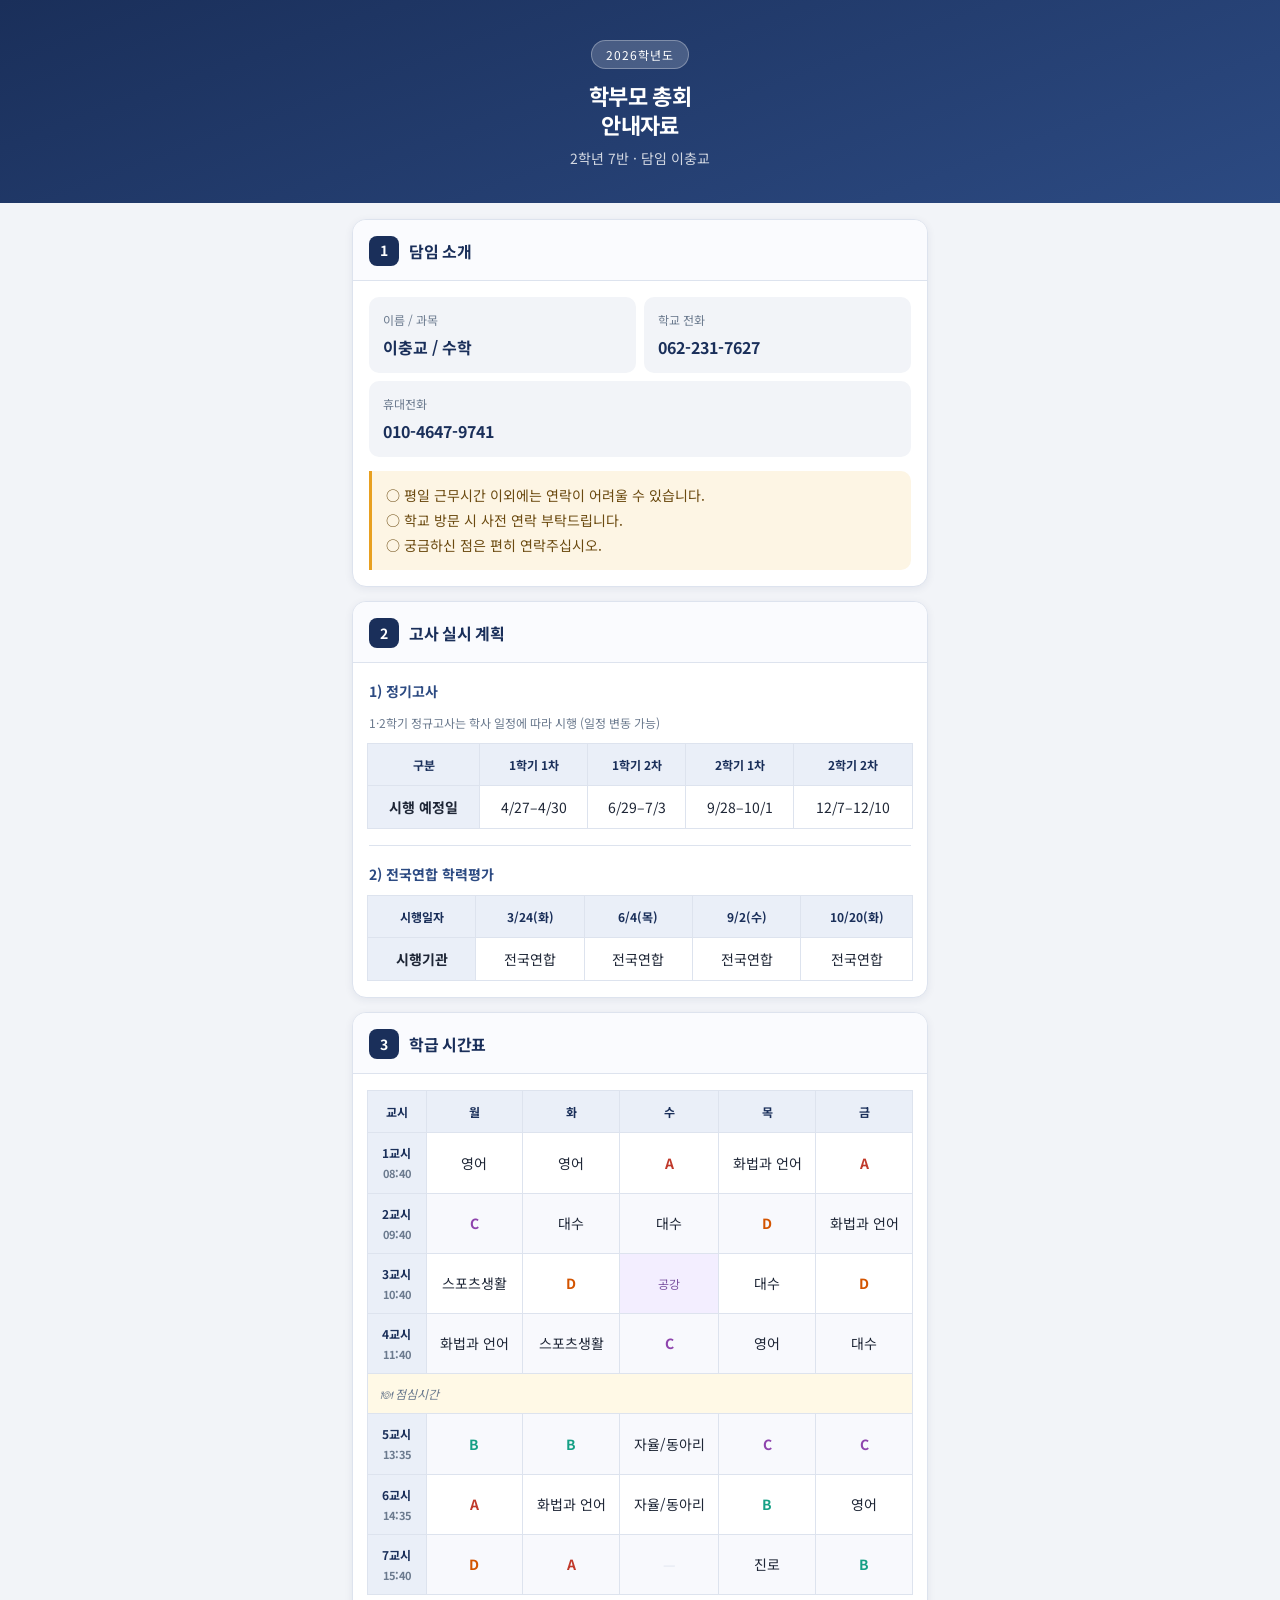
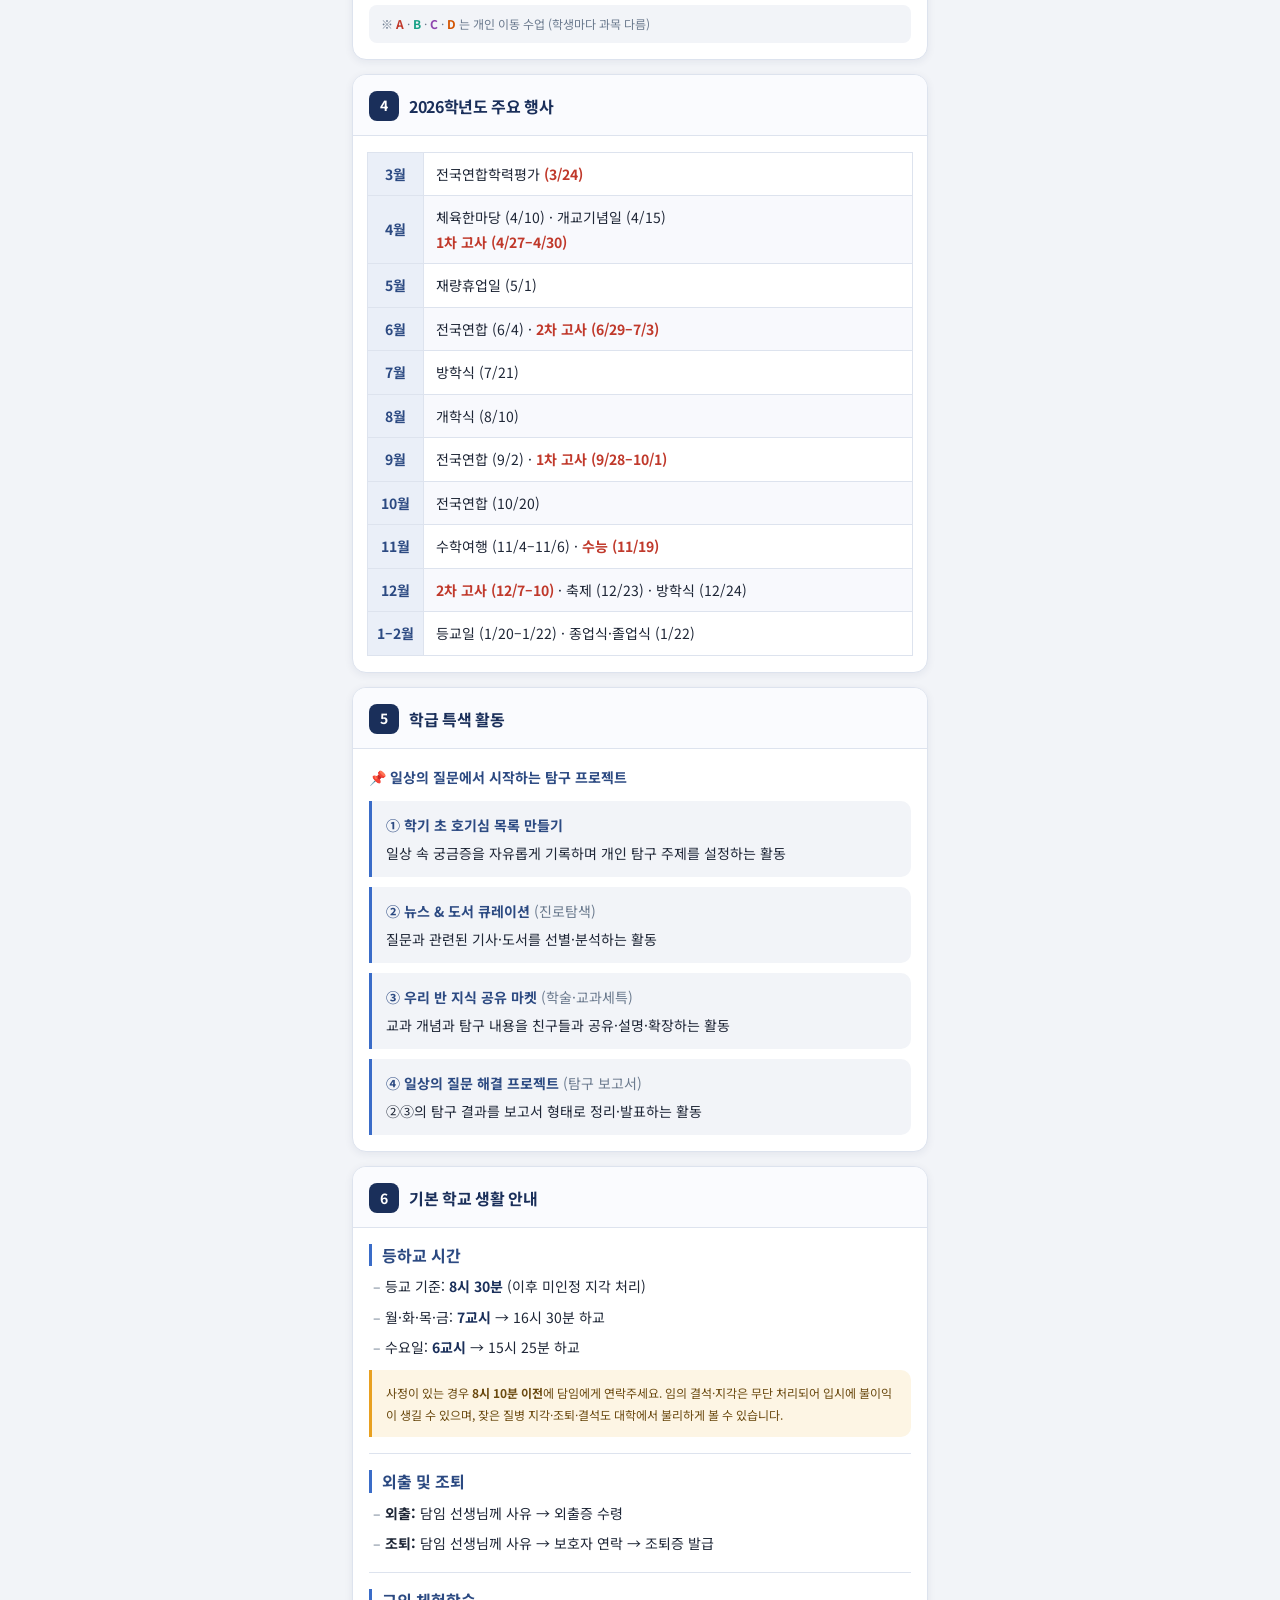
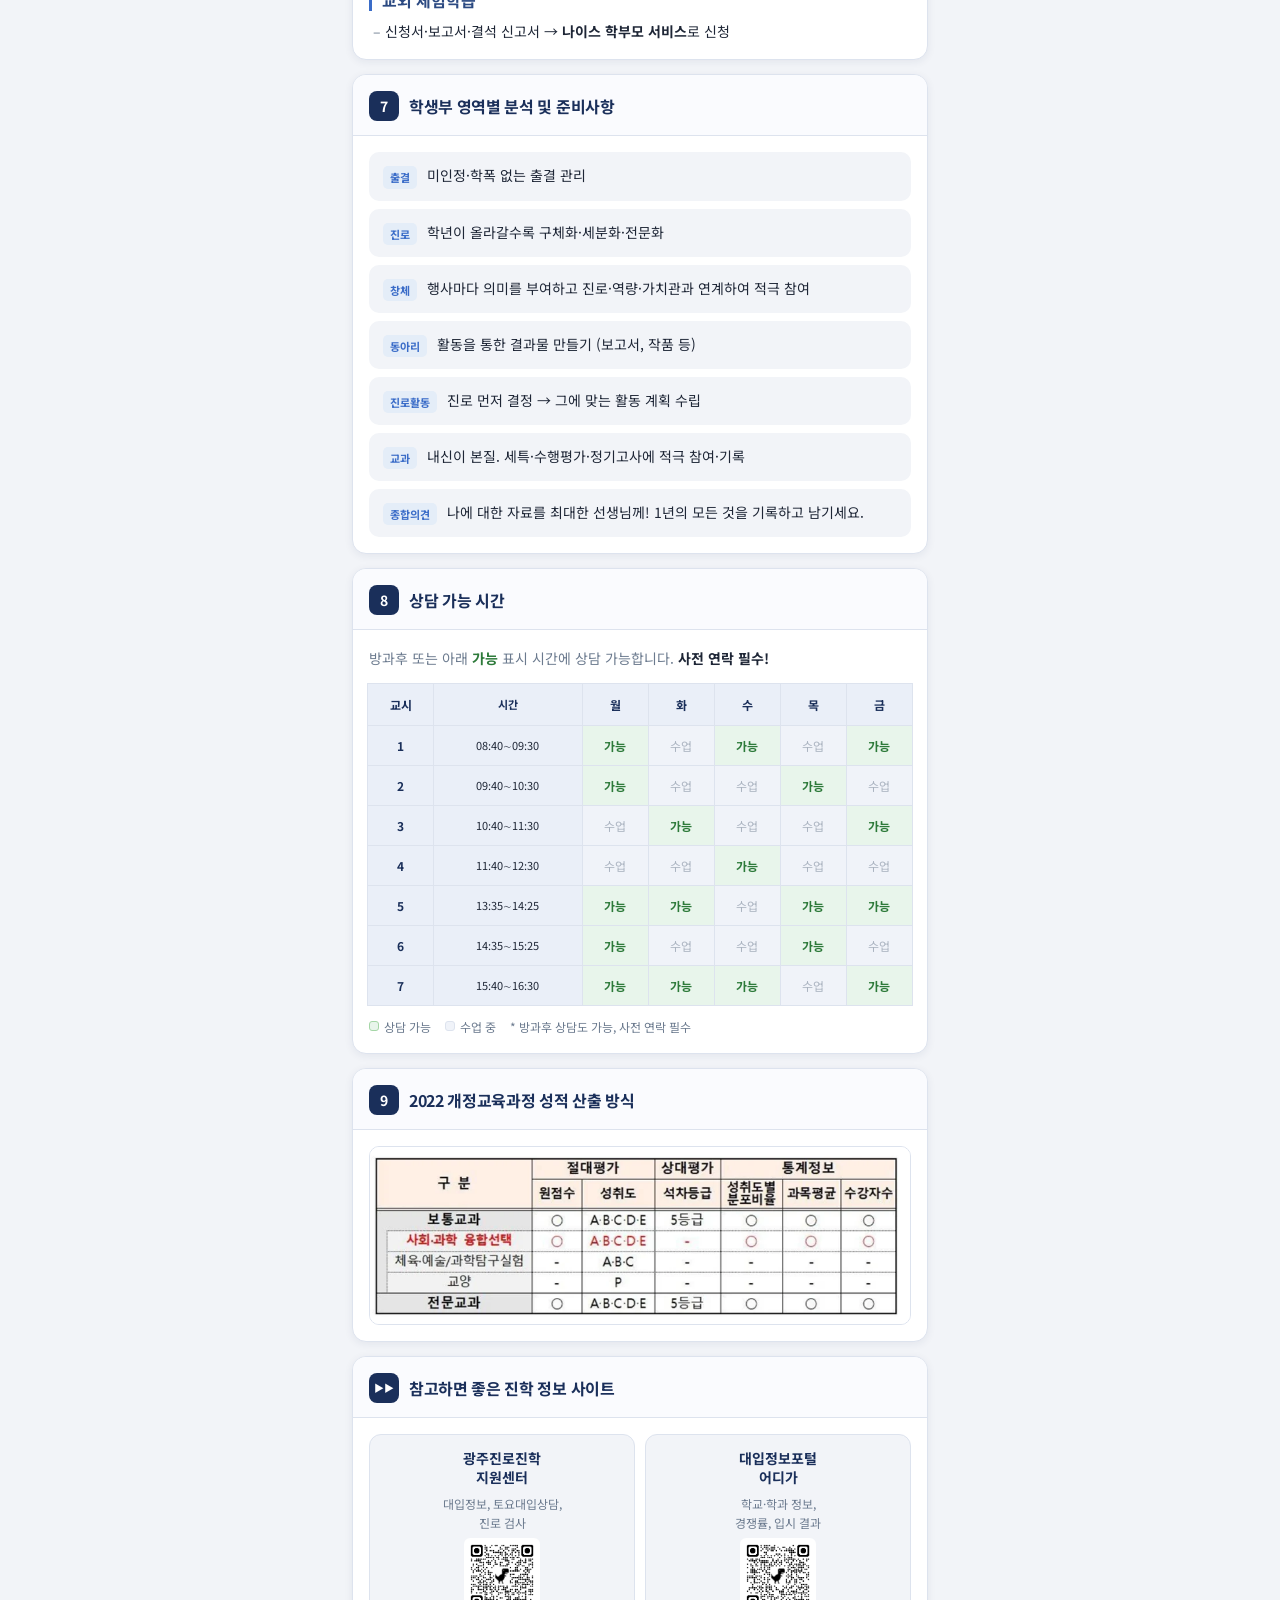
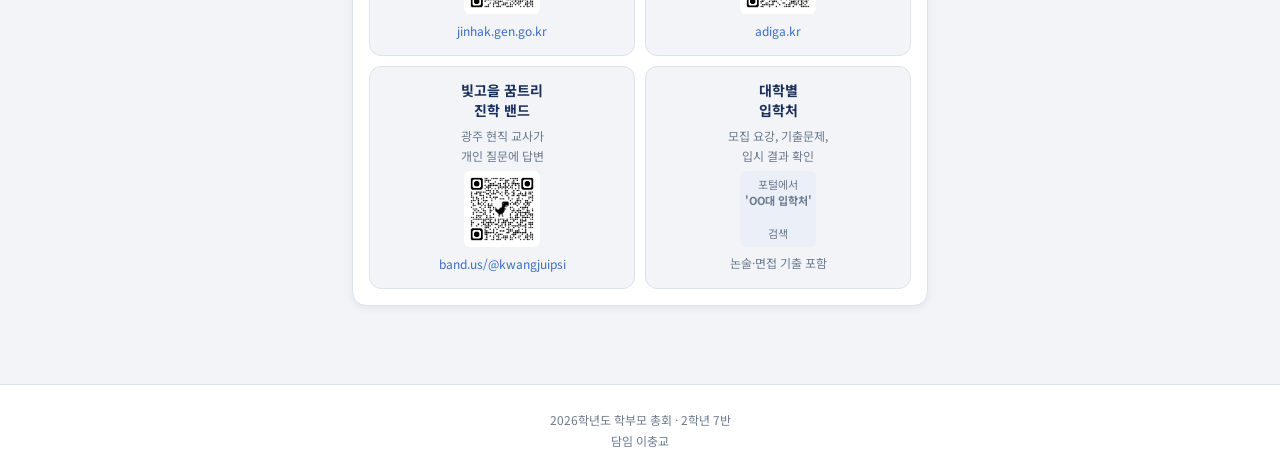
==== index.html @ b3c8a0e2 "Add files via upload" ====
<!DOCTYPE html>
<html lang="ko">
<head>
<meta charset="UTF-8">
<meta name="viewport" content="width=device-width, initial-scale=1.0, maximum-scale=1.0">
<meta name="theme-color" content="#1a2f5a">
<title>학부모 총회 안내 — 2-7반</title>
<link rel="preconnect" href="https://fonts.googleapis.com">
<link href="https://fonts.googleapis.com/css2?family=Noto+Sans+KR:wght@400;500;600;700&display=swap" rel="stylesheet">
<style>
/* ── 변수 ── */
:root {
  --navy:   #1a2f5a;
  --navy2:  #2c4a82;
  --blue:   #3a6cc8;
  --accent: #e8a020;
  --accent-bg: #fdf5e4;
  --green:  #2d7a3a;
  --green-bg: #e8f5eb;
  --bg:     #f2f4f8;
  --card:   #ffffff;
  --text:   #1e2636;
  --muted:  #6b7a8e;
  --border: #dde3ee;
  --th-bg:  #eaeff8;

  /* 모바일 기준 폰트 크기 */
  --fs-xs:   12px;
  --fs-sm:   14px;
  --fs-base: 15px;
  --fs-md:   16px;
  --fs-lg:   18px;
  --fs-xl:   22px;
}

/* ── 리셋 ── */
*, *::before, *::after { box-sizing: border-box; margin: 0; padding: 0; }
html { -webkit-text-size-adjust: 100%; }

body {
  font-family: 'Noto Sans KR', -apple-system, BlinkMacSystemFont, sans-serif;
  background: var(--bg);
  color: var(--text);
  font-size: var(--fs-base);
  line-height: 1.75;
  -webkit-font-smoothing: antialiased;
}

/* ── 헤더 ── */
.header {
  background: linear-gradient(160deg, var(--navy) 0%, var(--navy2) 100%);
  color: #fff;
  padding: 40px 20px 32px;
  text-align: center;
}
.header-year {
  display: inline-block;
  background: rgba(255,255,255,0.18);
  border: 1px solid rgba(255,255,255,0.3);
  border-radius: 999px;
  padding: 3px 14px;
  font-size: var(--fs-xs);
  letter-spacing: 0.08em;
  margin-bottom: 12px;
}
.header h1 {
  font-size: var(--fs-xl);
  font-weight: 700;
  letter-spacing: -0.03em;
  line-height: 1.3;
  margin-bottom: 8px;
}
.header-sub {
  font-size: var(--fs-sm);
  opacity: 0.8;
}

/* ── 컨테이너 ── */
.wrap {
  max-width: 600px;
  margin: 0 auto;
  padding: 16px 12px 64px;
}

/* ── 카드 ── */
.card {
  background: var(--card);
  border-radius: 14px;
  margin-bottom: 14px;
  border: 1px solid var(--border);
  overflow: hidden;
  box-shadow: 0 2px 8px rgba(26,47,90,0.07);
}
.card-head {
  display: flex;
  align-items: center;
  gap: 10px;
  padding: 16px 16px 14px;
  border-bottom: 1px solid var(--border);
  background: #fafbfe;
}
.num-badge {
  min-width: 30px; height: 30px;
  background: var(--navy);
  color: #fff;
  border-radius: 8px;
  display: flex; align-items: center; justify-content: center;
  font-size: var(--fs-sm);
  font-weight: 700;
  flex-shrink: 0;
  padding: 0 6px;
}
.card-title {
  font-size: var(--fs-md);
  font-weight: 700;
  color: var(--navy);
  letter-spacing: -0.02em;
}
.card-body { padding: 16px; }

/* ── 담임 소개 ── */
.teacher-grid {
  display: grid;
  grid-template-columns: 1fr 1fr;
  gap: 8px;
  margin-bottom: 14px;
}
.t-item {
  background: var(--bg);
  border-radius: 10px;
  padding: 12px 14px;
}
.t-label {
  font-size: var(--fs-xs);
  color: var(--muted);
  margin-bottom: 3px;
}
.t-value {
  font-size: var(--fs-md);
  font-weight: 700;
  color: var(--navy);
}
.note-box {
  background: var(--accent-bg);
  border-left: 3px solid var(--accent);
  border-radius: 0 10px 10px 0;
  padding: 12px 14px;
  font-size: var(--fs-sm);
  color: #6b4a10;
  line-height: 1.8;
}

/* ── 테이블 (가로 스크롤) ── */
.tbl-wrap { overflow-x: auto; -webkit-overflow-scrolling: touch; margin: 0 -2px; }
table {
  width: 100%;
  border-collapse: collapse;
  font-size: var(--fs-sm);
  min-width: 300px;
}
th {
  background: var(--th-bg);
  color: var(--navy);
  font-weight: 700;
  padding: 10px 8px;
  text-align: center;
  border: 1px solid var(--border);
  white-space: nowrap;
  font-size: var(--fs-xs);
}
td {
  padding: 9px 8px;
  text-align: center;
  border: 1px solid var(--border);
  font-size: var(--fs-sm);
  vertical-align: middle;
}
tr:nth-child(even) td { background: #f8f9fd; }

/* ── 시간표 ── */
.tt-head {
  font-weight: 700;
  background: var(--th-bg) !important;
  white-space: nowrap;
  font-size: var(--fs-xs) !important;
  color: var(--navy) !important;
}
.tt-time { font-size: 11px; color: var(--muted); display: block; margin-top: 1px; }
.tt-lunch {
  background: #fff9e6 !important;
  color: var(--muted);
  font-size: var(--fs-xs);
  text-align: left !important;
  padding-left: 12px !important;
  font-style: italic;
}
.tt-free { background: #f3eeff !important; color: #7b52a0; font-size: var(--fs-xs); }
.a { color: #c0392b; font-weight: 700; }
.b { color: #16a085; font-weight: 700; }
.c { color: #8e44ad; font-weight: 700; }
.d { color: #d35400; font-weight: 700; }
.tt-note {
  margin-top: 10px;
  font-size: var(--fs-xs);
  color: var(--muted);
  background: var(--bg);
  border-radius: 8px;
  padding: 8px 12px;
  line-height: 1.8;
}

/* ── 행사 테이블 ── */
.ev-month {
  background: var(--th-bg) !important;
  font-weight: 700;
  color: var(--navy2);
  white-space: nowrap;
  width: 56px;
  font-size: var(--fs-sm);
}
.ev-hi { color: #c0392b; font-weight: 700; }
.ev-cell { text-align: left !important; padding-left: 12px !important; font-size: var(--fs-sm); }

/* ── 활동 리스트 ── */
.act-list { display: flex; flex-direction: column; gap: 10px; }
.act-item {
  border-left: 3px solid var(--blue);
  padding: 12px 14px;
  background: var(--bg);
  border-radius: 0 10px 10px 0;
  font-size: var(--fs-sm);
  line-height: 1.75;
}
.act-step {
  font-weight: 700;
  color: var(--navy2);
  margin-bottom: 3px;
  font-size: var(--fs-sm);
}
.act-sub { color: var(--muted); font-weight: 400; }

/* ── 학교 생활 ── */
.life-block { margin-bottom: 16px; }
.life-block:last-child { margin-bottom: 0; }
.life-title {
  font-size: var(--fs-md);
  font-weight: 700;
  color: var(--navy2);
  margin-bottom: 8px;
  padding-left: 10px;
  border-left: 3px solid var(--blue);
  line-height: 1.4;
}
.life-ul {
  list-style: none;
  display: flex;
  flex-direction: column;
  gap: 6px;
  padding-left: 4px;
}
.life-ul li {
  font-size: var(--fs-sm);
  line-height: 1.75;
  padding-left: 12px;
  position: relative;
}
.life-ul li::before {
  content: '–';
  position: absolute; left: 0;
  color: var(--muted);
}
.hl { font-weight: 700; color: var(--navy); }
.divider { border: none; border-top: 1px solid var(--border); margin: 16px 0; }

/* ── 학생부 ── */
.rec-list { display: flex; flex-direction: column; gap: 8px; }
.rec-item {
  display: flex;
  gap: 10px;
  align-items: flex-start;
  padding: 12px 14px;
  background: var(--bg);
  border-radius: 10px;
  font-size: var(--fs-sm);
  line-height: 1.65;
}
.rec-badge {
  font-size: 11px;
  font-weight: 700;
  color: var(--blue);
  background: #e4edf8;
  border-radius: 5px;
  padding: 2px 7px;
  flex-shrink: 0;
  margin-top: 2px;
  white-space: nowrap;
}

/* ── 상담 테이블 ── */
.ok { background: var(--green-bg) !important; color: var(--green); font-weight: 700; font-size: var(--fs-xs); }
.busy { background: #f0f3f9 !important; color: #aab3c0; font-size: var(--fs-xs); }
.legend-row {
  display: flex; gap: 14px; flex-wrap: wrap;
  margin-top: 10px;
  font-size: var(--fs-xs);
  color: var(--muted);
}
.leg { display: flex; align-items: center; gap: 5px; }
.leg-dot { width: 10px; height: 10px; border-radius: 3px; }

/* ── 성적 이미지 ── */
.grade-img {
  width: 100%;
  border-radius: 10px;
  border: 1px solid var(--border);
  display: block;
}

/* ── 진학 사이트 ── */
.sites {
  display: grid;
  grid-template-columns: 1fr 1fr;
  gap: 10px;
}
.site-card {
  background: var(--bg);
  border-radius: 12px;
  padding: 14px 12px;
  text-align: center;
  border: 1px solid var(--border);
  display: flex; flex-direction: column; align-items: center; gap: 6px;
}
.site-name { font-size: var(--fs-sm); font-weight: 700; color: var(--navy); line-height: 1.4; }
.site-desc { font-size: var(--fs-xs); color: var(--muted); line-height: 1.6; }
.site-qr { width: 76px; height: 76px; border-radius: 6px; }
.site-link {
  font-size: var(--fs-xs);
  color: var(--blue);
  word-break: break-all;
  text-decoration: none;
}
.site-link:hover { text-decoration: underline; }
.site-placeholder {
  width: 76px; height: 76px;
  background: var(--th-bg);
  border-radius: 6px;
  display: flex; flex-direction: column; align-items: center; justify-content: center;
  font-size: 11px;
  color: var(--muted);
  line-height: 1.5;
  text-align: center;
  padding: 4px;
}

/* ── 섹션 구분 라벨 ── */
.section-label {
  font-size: var(--fs-xs);
  color: var(--muted);
  letter-spacing: 0.06em;
  text-transform: uppercase;
  padding: 20px 4px 6px;
  font-weight: 600;
}

/* ── 푸터 ── */
footer {
  text-align: center;
  padding: 24px 16px;
  font-size: var(--fs-xs);
  color: var(--muted);
  background: var(--card);
  border-top: 1px solid var(--border);
  line-height: 1.8;
}

/* ── 소제목 ── */
.sub-head {
  font-size: var(--fs-sm);
  font-weight: 700;
  color: var(--navy2);
  margin: 0 0 8px;
}
.sub-note {
  font-size: var(--fs-xs);
  color: var(--muted);
  margin-bottom: 10px;
}
</style>
</head>
<body>

<!-- 헤더 -->
<header class="header">
  <div class="header-year">2026학년도</div>
  <h1>학부모 총회<br>안내자료</h1>
  <div class="header-sub">2학년 7반 &middot; 담임 이충교</div>
</header>

<div class="wrap">

<!-- 1. 담임 소개 -->
<div class="card">
  <div class="card-head">
    <div class="num-badge">1</div>
    <div class="card-title">담임 소개</div>
  </div>
  <div class="card-body">
    <div class="teacher-grid">
      <div class="t-item">
        <div class="t-label">이름 / 과목</div>
        <div class="t-value">이충교 / 수학</div>
      </div>
      <div class="t-item">
        <div class="t-label">학교 전화</div>
        <div class="t-value">062-231-7627</div>
      </div>
      <div class="t-item" style="grid-column:1/-1;">
        <div class="t-label">휴대전화</div>
        <div class="t-value">010-4647-9741</div>
      </div>
    </div>
    <div class="note-box">
      ○ 평일 근무시간 이외에는 연락이 어려울 수 있습니다.<br>
      ○ 학교 방문 시 사전 연락 부탁드립니다.<br>
      ○ 궁금하신 점은 편히 연락주십시오.
    </div>
  </div>
</div>

<!-- 2. 고사 실시 계획 -->
<div class="card">
  <div class="card-head">
    <div class="num-badge">2</div>
    <div class="card-title">고사 실시 계획</div>
  </div>
  <div class="card-body">
    <p class="sub-head">1) 정기고사</p>
    <p class="sub-note">1·2학기 정규고사는 학사 일정에 따라 시행 (일정 변동 가능)</p>
    <div class="tbl-wrap">
      <table>
        <thead>
          <tr>
            <th>구분</th><th>1학기 1차</th><th>1학기 2차</th><th>2학기 1차</th><th>2학기 2차</th>
          </tr>
        </thead>
        <tbody>
          <tr>
            <td style="font-weight:700; background:var(--th-bg);">시행 예정일</td>
            <td>4/27–4/30</td><td>6/29–7/3</td><td>9/28–10/1</td><td>12/7–12/10</td>
          </tr>
        </tbody>
      </table>
    </div>
    <hr class="divider">
    <p class="sub-head">2) 전국연합 학력평가</p>
    <div class="tbl-wrap">
      <table>
        <thead>
          <tr>
            <th>시행일자</th><th>3/24(화)</th><th>6/4(목)</th><th>9/2(수)</th><th>10/20(화)</th>
          </tr>
        </thead>
        <tbody>
          <tr>
            <td style="font-weight:700; background:var(--th-bg);">시행기관</td>
            <td>전국연합</td><td>전국연합</td><td>전국연합</td><td>전국연합</td>
          </tr>
        </tbody>
      </table>
    </div>
  </div>
</div>

<!-- 3. 학급 시간표 -->
<div class="card">
  <div class="card-head">
    <div class="num-badge">3</div>
    <div class="card-title">학급 시간표</div>
  </div>
  <div class="card-body">
    <div class="tbl-wrap">
      <table>
        <thead>
          <tr>
            <th style="min-width:52px;">교시</th>
            <th>월</th><th>화</th><th>수</th><th>목</th><th>금</th>
          </tr>
        </thead>
        <tbody>
          <tr>
            <td class="tt-head">1교시<span class="tt-time">08:40</span></td>
            <td>영어</td><td>영어</td><td class="a">A</td><td>화법과 언어</td><td class="a">A</td>
          </tr>
          <tr>
            <td class="tt-head">2교시<span class="tt-time">09:40</span></td>
            <td class="c">C</td><td>대수</td><td>대수</td><td class="d">D</td><td>화법과 언어</td>
          </tr>
          <tr>
            <td class="tt-head">3교시<span class="tt-time">10:40</span></td>
            <td>스포츠생활</td><td class="d">D</td><td class="tt-free">공강</td><td>대수</td><td class="d">D</td>
          </tr>
          <tr>
            <td class="tt-head">4교시<span class="tt-time">11:40</span></td>
            <td>화법과 언어</td><td>스포츠생활</td><td class="c">C</td><td>영어</td><td>대수</td>
          </tr>
          <tr>
            <td colspan="6" class="tt-lunch">🍽 점심시간</td>
          </tr>
          <tr>
            <td class="tt-head">5교시<span class="tt-time">13:35</span></td>
            <td class="b">B</td><td class="b">B</td><td>자율/동아리</td><td class="c">C</td><td class="c">C</td>
          </tr>
          <tr>
            <td class="tt-head">6교시<span class="tt-time">14:35</span></td>
            <td class="a">A</td><td>화법과 언어</td><td>자율/동아리</td><td class="b">B</td><td>영어</td>
          </tr>
          <tr>
            <td class="tt-head">7교시<span class="tt-time">15:40</span></td>
            <td class="d">D</td><td class="a">A</td><td style="color:var(--border);">—</td><td>진로</td><td class="b">B</td>
          </tr>
        </tbody>
      </table>
    </div>
    <div class="tt-note">
      ※ <span class="a">A</span>&nbsp;·&nbsp;<span class="b">B</span>&nbsp;·&nbsp;<span class="c">C</span>&nbsp;·&nbsp;<span class="d">D</span>&nbsp;는 개인 이동 수업 (학생마다 과목 다름)
    </div>
  </div>
</div>

<!-- 4. 주요 행사 -->
<div class="card">
  <div class="card-head">
    <div class="num-badge">4</div>
    <div class="card-title">2026학년도 주요 행사</div>
  </div>
  <div class="card-body">
    <div class="tbl-wrap">
      <table>
        <tbody>
          <tr><td class="ev-month">3월</td><td class="ev-cell">전국연합학력평가 <span class="ev-hi">(3/24)</span></td></tr>
          <tr><td class="ev-month">4월</td><td class="ev-cell">체육한마당 (4/10) · 개교기념일 (4/15)<br><span class="ev-hi">1차 고사 (4/27–4/30)</span></td></tr>
          <tr><td class="ev-month">5월</td><td class="ev-cell">재량휴업일 (5/1)</td></tr>
          <tr><td class="ev-month">6월</td><td class="ev-cell">전국연합 (6/4) · <span class="ev-hi">2차 고사 (6/29–7/3)</span></td></tr>
          <tr><td class="ev-month">7월</td><td class="ev-cell">방학식 (7/21)</td></tr>
          <tr><td class="ev-month">8월</td><td class="ev-cell">개학식 (8/10)</td></tr>
          <tr><td class="ev-month">9월</td><td class="ev-cell">전국연합 (9/2) · <span class="ev-hi">1차 고사 (9/28–10/1)</span></td></tr>
          <tr><td class="ev-month">10월</td><td class="ev-cell">전국연합 (10/20)</td></tr>
          <tr><td class="ev-month">11월</td><td class="ev-cell">수학여행 (11/4–11/6) · <span class="ev-hi">수능 (11/19)</span></td></tr>
          <tr><td class="ev-month">12월</td><td class="ev-cell"><span class="ev-hi">2차 고사 (12/7–10)</span> · 축제 (12/23) · 방학식 (12/24)</td></tr>
          <tr><td class="ev-month">1–2월</td><td class="ev-cell">등교일 (1/20–1/22) · 종업식·졸업식 (1/22)</td></tr>
        </tbody>
      </table>
    </div>
  </div>
</div>

<!-- 5. 학급 특색 활동 -->
<div class="card">
  <div class="card-head">
    <div class="num-badge">5</div>
    <div class="card-title">학급 특색 활동</div>
  </div>
  <div class="card-body">
    <p style="font-size:var(--fs-sm); font-weight:700; color:var(--navy2); margin-bottom:12px;">📌 일상의 질문에서 시작하는 탐구 프로젝트</p>
    <div class="act-list">
      <div class="act-item">
        <div class="act-step">① 학기 초 호기심 목록 만들기</div>
        일상 속 궁금증을 자유롭게 기록하며 개인 탐구 주제를 설정하는 활동
      </div>
      <div class="act-item">
        <div class="act-step">② 뉴스 &amp; 도서 큐레이션 <span class="act-sub">(진로탐색)</span></div>
        질문과 관련된 기사·도서를 선별·분석하는 활동
      </div>
      <div class="act-item">
        <div class="act-step">③ 우리 반 지식 공유 마켓 <span class="act-sub">(학술·교과세특)</span></div>
        교과 개념과 탐구 내용을 친구들과 공유·설명·확장하는 활동
      </div>
      <div class="act-item">
        <div class="act-step">④ 일상의 질문 해결 프로젝트 <span class="act-sub">(탐구 보고서)</span></div>
        ②③의 탐구 결과를 보고서 형태로 정리·발표하는 활동
      </div>
    </div>
  </div>
</div>

<!-- 6. 학교 생활 안내 -->
<div class="card">
  <div class="card-head">
    <div class="num-badge">6</div>
    <div class="card-title">기본 학교 생활 안내</div>
  </div>
  <div class="card-body">
    <div class="life-block">
      <div class="life-title">등하교 시간</div>
      <ul class="life-ul">
        <li>등교 기준: <span class="hl">8시 30분</span> (이후 미인정 지각 처리)</li>
        <li>월·화·목·금: <span class="hl">7교시</span> → 16시 30분 하교</li>
        <li>수요일: <span class="hl">6교시</span> → 15시 25분 하교</li>
      </ul>
      <div class="note-box" style="margin-top:10px; font-size:var(--fs-xs);">
        사정이 있는 경우 <strong>8시 10분 이전</strong>에 담임에게 연락주세요. 임의 결석·지각은 무단 처리되어 입시에 불이익이 생길 수 있으며, 잦은 질병 지각·조퇴·결석도 대학에서 불리하게 볼 수 있습니다.
      </div>
    </div>
    <hr class="divider">
    <div class="life-block">
      <div class="life-title">외출 및 조퇴</div>
      <ul class="life-ul">
        <li><strong>외출:</strong> 담임 선생님께 사유 → 외출증 수령</li>
        <li><strong>조퇴:</strong> 담임 선생님께 사유 → 보호자 연락 → 조퇴증 발급</li>
      </ul>
    </div>
    <hr class="divider">
    <div class="life-block">
      <div class="life-title">교외 체험학습</div>
      <ul class="life-ul">
        <li>신청서·보고서·결석 신고서 → <strong>나이스 학부모 서비스</strong>로 신청</li>
      </ul>
    </div>
  </div>
</div>

<!-- 7. 학생부 -->
<div class="card">
  <div class="card-head">
    <div class="num-badge">7</div>
    <div class="card-title">학생부 영역별 분석 및 준비사항</div>
  </div>
  <div class="card-body">
    <div class="rec-list">
      <div class="rec-item"><span class="rec-badge">출결</span>미인정·학폭 없는 출결 관리</div>
      <div class="rec-item"><span class="rec-badge">진로</span>학년이 올라갈수록 구체화·세분화·전문화</div>
      <div class="rec-item"><span class="rec-badge">창체</span>행사마다 의미를 부여하고 진로·역량·가치관과 연계하여 적극 참여</div>
      <div class="rec-item"><span class="rec-badge">동아리</span>활동을 통한 결과물 만들기 (보고서, 작품 등)</div>
      <div class="rec-item"><span class="rec-badge">진로활동</span>진로 먼저 결정 → 그에 맞는 활동 계획 수립</div>
      <div class="rec-item"><span class="rec-badge">교과</span>내신이 본질. 세특·수행평가·정기고사에 적극 참여·기록</div>
      <div class="rec-item"><span class="rec-badge">종합의견</span>나에 대한 자료를 최대한 선생님께! 1년의 모든 것을 기록하고 남기세요.</div>
    </div>
  </div>
</div>

<!-- 8. 상담 가능 시간 -->
<div class="card">
  <div class="card-head">
    <div class="num-badge">8</div>
    <div class="card-title">상담 가능 시간</div>
  </div>
  <div class="card-body">
    <p style="font-size:var(--fs-sm); color:var(--muted); margin-bottom:12px;">방과후 또는 아래 <span style="color:var(--green); font-weight:700;">가능</span> 표시 시간에 상담 가능합니다. <strong style="color:var(--text);">사전 연락 필수!</strong></p>
    <div class="tbl-wrap">
      <table>
        <thead>
          <tr>
            <th style="min-width:30px;">교시</th>
            <th style="min-width:88px; font-size:11px;">시간</th>
            <th>월</th><th>화</th><th>수</th><th>목</th><th>금</th>
          </tr>
        </thead>
        <tbody>
          <tr>
            <td class="tt-head">1</td>
            <td style="font-size:11px; background:var(--th-bg); white-space:nowrap;">08:40∼09:30</td>
            <td class="ok">가능</td><td class="busy">수업</td><td class="ok">가능</td><td class="busy">수업</td><td class="ok">가능</td>
          </tr>
          <tr>
            <td class="tt-head">2</td>
            <td style="font-size:11px; background:var(--th-bg); white-space:nowrap;">09:40∼10:30</td>
            <td class="ok">가능</td><td class="busy">수업</td><td class="busy">수업</td><td class="ok">가능</td><td class="busy">수업</td>
          </tr>
          <tr>
            <td class="tt-head">3</td>
            <td style="font-size:11px; background:var(--th-bg); white-space:nowrap;">10:40∼11:30</td>
            <td class="busy">수업</td><td class="ok">가능</td><td class="busy">수업</td><td class="busy">수업</td><td class="ok">가능</td>
          </tr>
          <tr>
            <td class="tt-head">4</td>
            <td style="font-size:11px; background:var(--th-bg); white-space:nowrap;">11:40∼12:30</td>
            <td class="busy">수업</td><td class="busy">수업</td><td class="ok">가능</td><td class="busy">수업</td><td class="busy">수업</td>
          </tr>
          <tr>
            <td class="tt-head">5</td>
            <td style="font-size:11px; background:var(--th-bg); white-space:nowrap;">13:35∼14:25</td>
            <td class="ok">가능</td><td class="ok">가능</td><td class="busy">수업</td><td class="ok">가능</td><td class="ok">가능</td>
          </tr>
          <tr>
            <td class="tt-head">6</td>
            <td style="font-size:11px; background:var(--th-bg); white-space:nowrap;">14:35∼15:25</td>
            <td class="ok">가능</td><td class="busy">수업</td><td class="busy">수업</td><td class="ok">가능</td><td class="busy">수업</td>
          </tr>
          <tr>
            <td class="tt-head">7</td>
            <td style="font-size:11px; background:var(--th-bg); white-space:nowrap;">15:40∼16:30</td>
            <td class="ok">가능</td><td class="ok">가능</td><td class="ok">가능</td><td class="busy">수업</td><td class="ok">가능</td>
          </tr>
        </tbody>
      </table>
    </div>
    <div class="legend-row">
      <span class="leg"><span class="leg-dot" style="background:var(--green-bg); border:1px solid #a5d6a7;"></span>상담 가능</span>
      <span class="leg"><span class="leg-dot" style="background:#f0f3f9; border:1px solid var(--border);"></span>수업 중</span>
      <span>* 방과후 상담도 가능, 사전 연락 필수</span>
    </div>
  </div>
</div>

<!-- 9. 성적 산출 -->
<div class="card">
  <div class="card-head">
    <div class="num-badge">9</div>
    <div class="card-title">2022 개정교육과정 성적 산출 방식</div>
  </div>
  <div class="card-body">
    <img class="grade-img" src="[data-uri]" alt="2022 개정교육과정 성적 산출 방식">
  </div>
</div>

<!-- 진학 정보 사이트 -->
<div class="card">
  <div class="card-head">
    <div class="num-badge" style="font-size:10px; padding:0 4px;">▶▶</div>
    <div class="card-title">참고하면 좋은 진학 정보 사이트</div>
  </div>
  <div class="card-body">
    <div class="sites">
      <div class="site-card">
        <div class="site-name">광주진로진학<br>지원센터</div>
        <div class="site-desc">대입정보, 토요대입상담,<br>진로 검사</div>
        <img class="site-qr" src="[data-uri]" alt="QR코드">
        <a class="site-link" href="https://jinhak.gen.go.kr/" target="_blank" rel="noopener">jinhak.gen.go.kr</a>
      </div>
      <div class="site-card">
        <div class="site-name">대입정보포털<br>어디가</div>
        <div class="site-desc">학교·학과 정보,<br>경쟁률, 입시 결과</div>
        <img class="site-qr" src="[data-uri]" alt="QR코드">
        <a class="site-link" href="https://www.adiga.kr/" target="_blank" rel="noopener">adiga.kr</a>
      </div>
      <div class="site-card">
        <div class="site-name">빛고을 꿈트리<br>진학 밴드</div>
        <div class="site-desc">광주 현직 교사가<br>개인 질문에 답변</div>
        <img class="site-qr" src="[data-uri]" alt="QR코드">
        <a class="site-link" href="https://band.us/@kwangjuipsi" target="_blank" rel="noopener">band.us/@kwangjuipsi</a>
      </div>
      <div class="site-card">
        <div class="site-name">대학별<br>입학처</div>
        <div class="site-desc">모집 요강, 기출문제,<br>입시 결과 확인</div>
        <div class="site-placeholder">포털에서<br><strong>'OO대 입학처'</strong><br>검색</div>
        <span class="site-desc">논술·면접 기출 포함</span>
      </div>
    </div>
  </div>
</div>

</div><!-- /wrap -->

<footer>
  2026학년도 학부모 총회 &middot; 2학년 7반<br>담임 이충교
</footer>

</body>
</html>
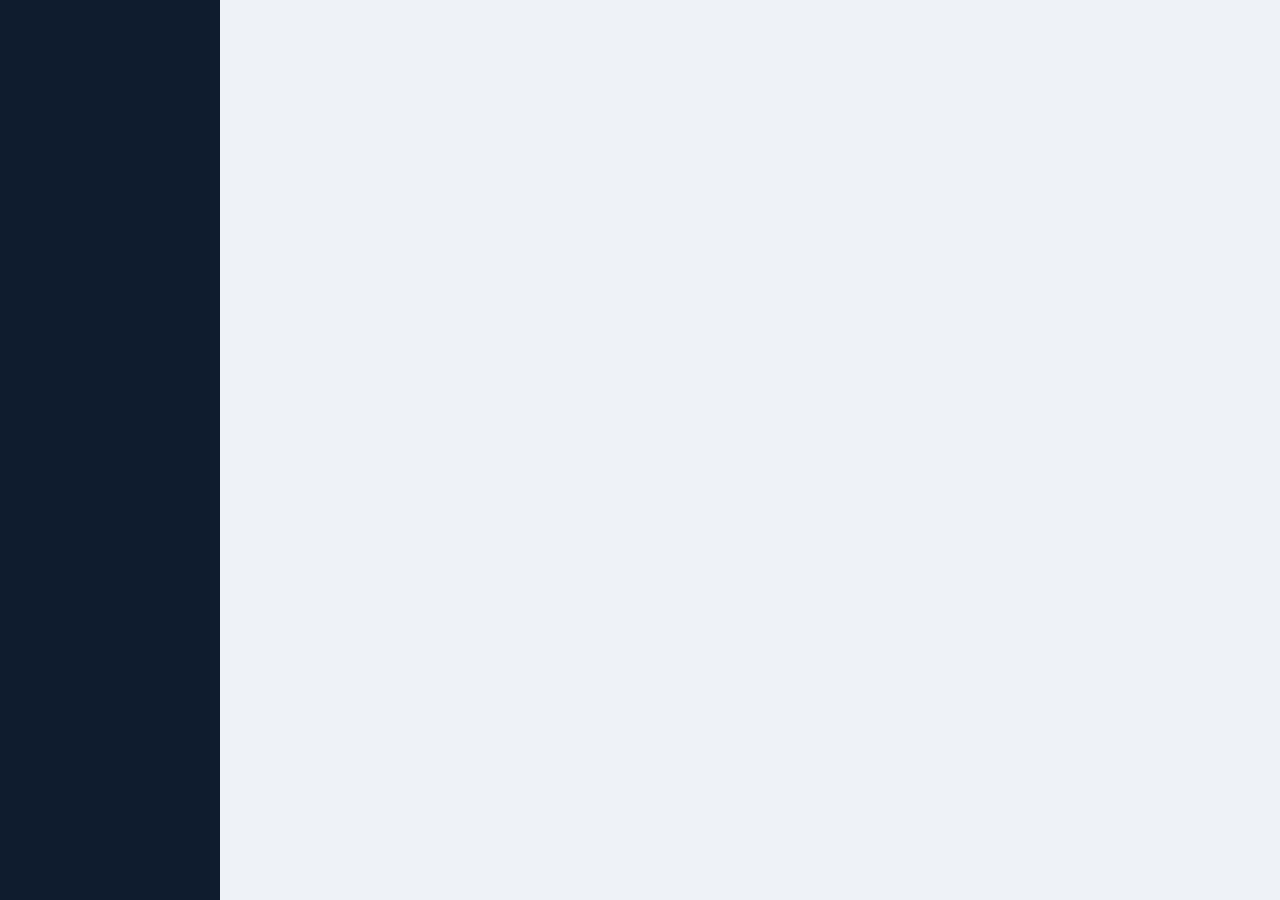
==== commit c7805357: "Add files via upload" ====
--- a/index.html
+++ b/index.html
@@ -2,758 +2,2124 @@
 <html lang="ko">
 <head>
 <meta charset="UTF-8">
-<meta name="viewport" content="width=device-width, initial-scale=1.0, maximum-scale=1.0">
-<meta name="theme-color" content="#1a2f5a">
-<title>학부모 총회 안내 — 2-7반</title>
-<link rel="preconnect" href="https://fonts.googleapis.com">
-<link href="https://fonts.googleapis.com/css2?family=Noto+Sans+KR:wght@400;500;600;700&display=swap" rel="stylesheet">
+<meta name="viewport" content="width=device-width,initial-scale=1">
+<script src="https://cdnjs.cloudflare.com/ajax/libs/xlsx/0.18.5/xlsx.full.min.js"></script>
+<script src="https://www.gstatic.com/firebasejs/10.12.0/firebase-app-compat.js"></script>
+<script src="https://www.gstatic.com/firebasejs/10.12.0/firebase-auth-compat.js"></script>
+<script src="https://www.gstatic.com/firebasejs/10.12.0/firebase-firestore-compat.js"></script>
 <style>
-/* ── 변수 ── */
-:root {
-  --navy:   #1a2f5a;
-  --navy2:  #2c4a82;
-  --blue:   #3a6cc8;
-  --accent: #e8a020;
-  --accent-bg: #fdf5e4;
-  --green:  #2d7a3a;
-  --green-bg: #e8f5eb;
-  --bg:     #f2f4f8;
-  --card:   #ffffff;
-  --text:   #1e2636;
-  --muted:  #6b7a8e;
-  --border: #dde3ee;
-  --th-bg:  #eaeff8;
-
-  /* 모바일 기준 폰트 크기 */
-  --fs-xs:   12px;
-  --fs-sm:   14px;
-  --fs-base: 15px;
-  --fs-md:   16px;
-  --fs-lg:   18px;
-  --fs-xl:   22px;
-}
-
-/* ── 리셋 ── */
-*, *::before, *::after { box-sizing: border-box; margin: 0; padding: 0; }
-html { -webkit-text-size-adjust: 100%; }
-
-body {
-  font-family: 'Noto Sans KR', -apple-system, BlinkMacSystemFont, sans-serif;
-  background: var(--bg);
-  color: var(--text);
-  font-size: var(--fs-base);
-  line-height: 1.75;
-  -webkit-font-smoothing: antialiased;
-}
-
-/* ── 헤더 ── */
-.header {
-  background: linear-gradient(160deg, var(--navy) 0%, var(--navy2) 100%);
-  color: #fff;
-  padding: 40px 20px 32px;
-  text-align: center;
-}
-.header-year {
-  display: inline-block;
-  background: rgba(255,255,255,0.18);
-  border: 1px solid rgba(255,255,255,0.3);
-  border-radius: 999px;
-  padding: 3px 14px;
-  font-size: var(--fs-xs);
-  letter-spacing: 0.08em;
-  margin-bottom: 12px;
-}
-.header h1 {
-  font-size: var(--fs-xl);
-  font-weight: 700;
-  letter-spacing: -0.03em;
-  line-height: 1.3;
-  margin-bottom: 8px;
-}
-.header-sub {
-  font-size: var(--fs-sm);
-  opacity: 0.8;
-}
-
-/* ── 컨테이너 ── */
-.wrap {
-  max-width: 600px;
-  margin: 0 auto;
-  padding: 16px 12px 64px;
-}
-
-/* ── 카드 ── */
-.card {
-  background: var(--card);
-  border-radius: 14px;
-  margin-bottom: 14px;
-  border: 1px solid var(--border);
-  overflow: hidden;
-  box-shadow: 0 2px 8px rgba(26,47,90,0.07);
-}
-.card-head {
-  display: flex;
-  align-items: center;
-  gap: 10px;
-  padding: 16px 16px 14px;
-  border-bottom: 1px solid var(--border);
-  background: #fafbfe;
-}
-.num-badge {
-  min-width: 30px; height: 30px;
-  background: var(--navy);
-  color: #fff;
-  border-radius: 8px;
-  display: flex; align-items: center; justify-content: center;
-  font-size: var(--fs-sm);
-  font-weight: 700;
-  flex-shrink: 0;
-  padding: 0 6px;
-}
-.card-title {
-  font-size: var(--fs-md);
-  font-weight: 700;
-  color: var(--navy);
-  letter-spacing: -0.02em;
-}
-.card-body { padding: 16px; }
-
-/* ── 담임 소개 ── */
-.teacher-grid {
-  display: grid;
-  grid-template-columns: 1fr 1fr;
-  gap: 8px;
-  margin-bottom: 14px;
-}
-.t-item {
-  background: var(--bg);
-  border-radius: 10px;
-  padding: 12px 14px;
-}
-.t-label {
-  font-size: var(--fs-xs);
-  color: var(--muted);
-  margin-bottom: 3px;
-}
-.t-value {
-  font-size: var(--fs-md);
-  font-weight: 700;
-  color: var(--navy);
-}
-.note-box {
-  background: var(--accent-bg);
-  border-left: 3px solid var(--accent);
-  border-radius: 0 10px 10px 0;
-  padding: 12px 14px;
-  font-size: var(--fs-sm);
-  color: #6b4a10;
-  line-height: 1.8;
-}
-
-/* ── 테이블 (가로 스크롤) ── */
-.tbl-wrap { overflow-x: auto; -webkit-overflow-scrolling: touch; margin: 0 -2px; }
-table {
-  width: 100%;
-  border-collapse: collapse;
-  font-size: var(--fs-sm);
-  min-width: 300px;
-}
-th {
-  background: var(--th-bg);
-  color: var(--navy);
-  font-weight: 700;
-  padding: 10px 8px;
-  text-align: center;
-  border: 1px solid var(--border);
-  white-space: nowrap;
-  font-size: var(--fs-xs);
-}
-td {
-  padding: 9px 8px;
-  text-align: center;
-  border: 1px solid var(--border);
-  font-size: var(--fs-sm);
-  vertical-align: middle;
-}
-tr:nth-child(even) td { background: #f8f9fd; }
-
-/* ── 시간표 ── */
-.tt-head {
-  font-weight: 700;
-  background: var(--th-bg) !important;
-  white-space: nowrap;
-  font-size: var(--fs-xs) !important;
-  color: var(--navy) !important;
-}
-.tt-time { font-size: 11px; color: var(--muted); display: block; margin-top: 1px; }
-.tt-lunch {
-  background: #fff9e6 !important;
-  color: var(--muted);
-  font-size: var(--fs-xs);
-  text-align: left !important;
-  padding-left: 12px !important;
-  font-style: italic;
-}
-.tt-free { background: #f3eeff !important; color: #7b52a0; font-size: var(--fs-xs); }
-.a { color: #c0392b; font-weight: 700; }
-.b { color: #16a085; font-weight: 700; }
-.c { color: #8e44ad; font-weight: 700; }
-.d { color: #d35400; font-weight: 700; }
-.tt-note {
-  margin-top: 10px;
-  font-size: var(--fs-xs);
-  color: var(--muted);
-  background: var(--bg);
-  border-radius: 8px;
-  padding: 8px 12px;
-  line-height: 1.8;
-}
-
-/* ── 행사 테이블 ── */
-.ev-month {
-  background: var(--th-bg) !important;
-  font-weight: 700;
-  color: var(--navy2);
-  white-space: nowrap;
-  width: 56px;
-  font-size: var(--fs-sm);
-}
-.ev-hi { color: #c0392b; font-weight: 700; }
-.ev-cell { text-align: left !important; padding-left: 12px !important; font-size: var(--fs-sm); }
-
-/* ── 활동 리스트 ── */
-.act-list { display: flex; flex-direction: column; gap: 10px; }
-.act-item {
-  border-left: 3px solid var(--blue);
-  padding: 12px 14px;
-  background: var(--bg);
-  border-radius: 0 10px 10px 0;
-  font-size: var(--fs-sm);
-  line-height: 1.75;
-}
-.act-step {
-  font-weight: 700;
-  color: var(--navy2);
-  margin-bottom: 3px;
-  font-size: var(--fs-sm);
-}
-.act-sub { color: var(--muted); font-weight: 400; }
-
-/* ── 학교 생활 ── */
-.life-block { margin-bottom: 16px; }
-.life-block:last-child { margin-bottom: 0; }
-.life-title {
-  font-size: var(--fs-md);
-  font-weight: 700;
-  color: var(--navy2);
-  margin-bottom: 8px;
-  padding-left: 10px;
-  border-left: 3px solid var(--blue);
-  line-height: 1.4;
-}
-.life-ul {
-  list-style: none;
-  display: flex;
-  flex-direction: column;
-  gap: 6px;
-  padding-left: 4px;
-}
-.life-ul li {
-  font-size: var(--fs-sm);
-  line-height: 1.75;
-  padding-left: 12px;
-  position: relative;
-}
-.life-ul li::before {
-  content: '–';
-  position: absolute; left: 0;
-  color: var(--muted);
-}
-.hl { font-weight: 700; color: var(--navy); }
-.divider { border: none; border-top: 1px solid var(--border); margin: 16px 0; }
-
-/* ── 학생부 ── */
-.rec-list { display: flex; flex-direction: column; gap: 8px; }
-.rec-item {
-  display: flex;
-  gap: 10px;
-  align-items: flex-start;
-  padding: 12px 14px;
-  background: var(--bg);
-  border-radius: 10px;
-  font-size: var(--fs-sm);
-  line-height: 1.65;
-}
-.rec-badge {
-  font-size: 11px;
-  font-weight: 700;
-  color: var(--blue);
-  background: #e4edf8;
-  border-radius: 5px;
-  padding: 2px 7px;
-  flex-shrink: 0;
-  margin-top: 2px;
-  white-space: nowrap;
-}
-
-/* ── 상담 테이블 ── */
-.ok { background: var(--green-bg) !important; color: var(--green); font-weight: 700; font-size: var(--fs-xs); }
-.busy { background: #f0f3f9 !important; color: #aab3c0; font-size: var(--fs-xs); }
-.legend-row {
-  display: flex; gap: 14px; flex-wrap: wrap;
-  margin-top: 10px;
-  font-size: var(--fs-xs);
-  color: var(--muted);
-}
-.leg { display: flex; align-items: center; gap: 5px; }
-.leg-dot { width: 10px; height: 10px; border-radius: 3px; }
-
-/* ── 성적 이미지 ── */
-.grade-img {
-  width: 100%;
-  border-radius: 10px;
-  border: 1px solid var(--border);
-  display: block;
-}
-
-/* ── 진학 사이트 ── */
-.sites {
-  display: grid;
-  grid-template-columns: 1fr 1fr;
-  gap: 10px;
-}
-.site-card {
-  background: var(--bg);
-  border-radius: 12px;
-  padding: 14px 12px;
-  text-align: center;
-  border: 1px solid var(--border);
-  display: flex; flex-direction: column; align-items: center; gap: 6px;
-}
-.site-name { font-size: var(--fs-sm); font-weight: 700; color: var(--navy); line-height: 1.4; }
-.site-desc { font-size: var(--fs-xs); color: var(--muted); line-height: 1.6; }
-.site-qr { width: 76px; height: 76px; border-radius: 6px; }
-.site-link {
-  font-size: var(--fs-xs);
-  color: var(--blue);
-  word-break: break-all;
-  text-decoration: none;
-}
-.site-link:hover { text-decoration: underline; }
-.site-placeholder {
-  width: 76px; height: 76px;
-  background: var(--th-bg);
-  border-radius: 6px;
-  display: flex; flex-direction: column; align-items: center; justify-content: center;
-  font-size: 11px;
-  color: var(--muted);
-  line-height: 1.5;
-  text-align: center;
-  padding: 4px;
-}
-
-/* ── 섹션 구분 라벨 ── */
-.section-label {
-  font-size: var(--fs-xs);
-  color: var(--muted);
-  letter-spacing: 0.06em;
-  text-transform: uppercase;
-  padding: 20px 4px 6px;
-  font-weight: 600;
-}
-
-/* ── 푸터 ── */
-footer {
-  text-align: center;
-  padding: 24px 16px;
-  font-size: var(--fs-xs);
-  color: var(--muted);
-  background: var(--card);
-  border-top: 1px solid var(--border);
-  line-height: 1.8;
-}
-
-/* ── 소제목 ── */
-.sub-head {
-  font-size: var(--fs-sm);
-  font-weight: 700;
-  color: var(--navy2);
-  margin: 0 0 8px;
-}
-.sub-note {
-  font-size: var(--fs-xs);
-  color: var(--muted);
-  margin-bottom: 10px;
-}
+*{box-sizing:border-box;margin:0;padding:0}
+html,body{height:100%;font-family:'Apple SD Gothic Neo','Noto Sans KR','Malgun Gothic',sans-serif;background:#EEF2F7;color:#111827;font-size:14px}
+:root{
+  --navy:#1A2535;--navy2:#243040;--blue:#1E40AF;--blue-l:#DBEAFE;--blue-m:#1D4ED8;--blue-d:#1E3A8A;
+  --purple:#6D28D9;--purple-l:#EDE9FE;
+  --green:#065F46;--green-l:#D1FAE5;
+  --amber:#92400E;--amber-l:#FEF3C7;
+  --slate:#1E293B;--slate-l:#E0EEFF;
+  --red:#DC2626;--red-l:#FEE2E2;
+  --border:#D1D5DB;--bg:#EEF2F7;--card:#FFFFFF;
+  --text:#111827;--muted:#6B7280;--soft:#9CA3AF;
+  --success:#059669
+}
+.app{display:flex;height:100vh;overflow:hidden}
+
+/* ── SIDEBAR ── */
+.sb{width:220px;min-width:220px;background:#0F1C2E;display:flex;flex-direction:column;overflow:hidden}
+.sb-head{padding:20px 18px 16px;border-bottom:1px solid rgba(255,255,255,0.1)}
+.sb-eyebrow{font-size:10px;color:#5B8DB8;letter-spacing:2px;text-transform:uppercase;margin-bottom:6px;font-weight:700}
+.sb-title{font-size:18px;font-weight:800;color:#FFFFFF;line-height:1.2}
+.sb-sub{font-size:12px;color:#5B8DB8;margin-top:3px;font-weight:500}
+.sb-scroll{flex:1;overflow-y:auto}
+.sb-sec{padding:14px 18px 6px;font-size:10px;color:#3D6080;font-weight:800;letter-spacing:2px;text-transform:uppercase}
+.sb-btn{width:100%;display:flex;align-items:center;padding:0;background:transparent;border:none;border-left:3px solid transparent;cursor:pointer;font-family:inherit;transition:all .12s}
+.sb-btn:hover{background:rgba(255,255,255,0.05)}
+.sb-btn.active{background:rgba(59,130,246,0.18);border-left-color:#60A5FA}
+.sb-btn-inner{padding:11px 18px;flex:1}
+.sb-cls-name{font-size:16px;color:#E8F2FA;font-weight:700;display:flex;align-items:center;gap:8px}
+.sb-btn.active .sb-cls-name{color:#FFFFFF;font-weight:800}
+.sb-cls-meta{font-size:12px;color:#8AAFD0;margin-top:3px;font-weight:600}
+.sb-btn.active .sb-cls-meta{color:#7AAAD0;font-weight:600}
+.sb-badge{font-size:10px;padding:2px 8px;background:#1D4ED8;color:#BFDBFE;border-radius:5px;font-weight:800;letter-spacing:.3px}
+.sb-stat-item{width:100%;padding:8px 18px;display:flex;align-items:center;gap:9px;background:transparent;border:none;border-left:3px solid transparent;cursor:pointer;font-family:inherit;transition:all .12s}
+.sb-stat-item:hover{background:rgba(255,255,255,0.05)}
+.sb-stat-item.active{background:rgba(59,130,246,0.18);border-left-color:#60A5FA}
+.sb-stat-name{font-size:16px;color:#C8DCF0;font-weight:600}
+.sb-stat-item.active .sb-stat-name{color:#FFFFFF;font-weight:800}
+.sb-settings{padding:12px 18px;border-top:1px solid rgba(255,255,255,0.07);background:none;border-bottom:none;border-right:none;border-left:none;cursor:pointer;font-family:inherit;color:#8AAFD0;font-size:13px;font-weight:700;text-align:left;display:flex;align-items:center;gap:8px;width:100%;transition:color .12s}
+.sb-settings:hover{color:#C8DCF0}
+
+/* ── MAIN ── */
+.main{flex:1;min-width:0;display:flex;flex-direction:column;overflow:hidden}
+
+/* ── HEADER ── */
+.hd{padding:14px 22px;background:var(--card);border-bottom:1px solid var(--border);display:flex;align-items:center;justify-content:space-between;gap:10px;flex-wrap:wrap;flex-shrink:0}
+.hd-left h1{font-size:19px;font-weight:800;color:var(--text);display:flex;align-items:center;gap:8px}
+.hd-tag{font-size:11px;font-weight:700;padding:2px 8px;border-radius:6px;background:var(--blue-l);color:var(--blue-m)}
+.hd-meta{font-size:12px;color:var(--soft);margin-top:2px}
+.hd-actions{display:flex;gap:6px;flex-wrap:wrap}
+
+/* ── FILTER BAR ── */
+.fb{padding:8px 22px;background:#F8FAFC;border-bottom:1px solid var(--border);display:flex;gap:6px;align-items:center;flex-wrap:wrap;flex-shrink:0;min-height:44px}
+.chip{padding:3px 12px;border-radius:999px;font-size:12px;font-family:inherit;cursor:pointer;border:1px solid var(--border);background:#fff;color:var(--muted);font-weight:500;transition:all .1s;white-space:nowrap;line-height:1.6}
+.chip:hover{border-color:#93C5FD}
+.chip.a-전체{background:var(--navy);color:#fff;border-color:var(--navy)}
+.chip.a-자율{background:var(--blue-l);color:var(--blue-m);border-color:var(--blue-m);font-weight:700}
+.chip.a-진로{background:var(--purple-l);color:var(--purple);border-color:var(--purple);font-weight:700}
+.chip.a-행동특성{background:var(--green-l);color:var(--green);border-color:var(--green);font-weight:700}
+.chip.a-상담메모{background:var(--amber-l);color:var(--amber);border-color:var(--amber);font-weight:700}
+.chip.a-동아리{background:#CCFBF1;color:#0F766E;border-color:#0D9488;font-weight:700}
+.chip.a-교과{background:var(--slate-l);color:var(--slate);border-color:var(--slate);font-weight:700}
+.chip.a-학종분석{background:#F5F3FF;color:#6D28D9;border-color:#7C3AED;font-weight:700}
+input[type=date]{padding:3px 10px;border:1px solid var(--border);border-radius:8px;font-size:12px;font-family:inherit;background:#fff;color:var(--text);outline:none;cursor:pointer;height:28px}
+input[type=date].has-val{background:var(--blue-l);border-color:#93C5FD}
+.fb-search{margin-left:auto;padding:3px 11px;border:1px solid var(--border);border-radius:8px;font-size:12px;font-family:inherit;width:130px;outline:none;background:#fff;color:var(--text);height:28px}
+/* ── CALENDAR ── */
+.cal-wrap{position:relative;display:inline-block}
+.cal-trigger{padding:3px 11px;border:1px solid var(--border);border-radius:8px;font-size:12px;font-family:inherit;background:#fff;color:var(--muted);height:28px;cursor:pointer;display:flex;align-items:center;gap:5px;white-space:nowrap;transition:border-color .1s}
+.cal-trigger:hover{border-color:#93C5FD}
+.cal-trigger.has-val{background:var(--blue-l);border-color:#93C5FD;color:var(--blue-m);font-weight:600}
+.cal-pop{position:absolute;top:34px;left:0;background:var(--card);border:1px solid var(--border);border-radius:12px;box-shadow:0 8px 28px rgba(0,0,0,.13);z-index:200;padding:14px;width:240px}
+.cal-pop.right{left:auto;right:0}
+.cal-head{display:flex;align-items:center;justify-content:space-between;margin-bottom:10px}
+.cal-nav{background:none;border:none;cursor:pointer;font-size:16px;color:var(--muted);padding:2px 6px;border-radius:5px;line-height:1}
+.cal-nav:hover{background:#F1F5F9;color:var(--text)}
+.cal-month{font-size:13px;font-weight:700;color:var(--text)}
+.cal-grid{display:grid;grid-template-columns:repeat(7,1fr);gap:2px}
+.cal-dow{font-size:10px;font-weight:600;color:var(--soft);text-align:center;padding:2px 0}
+.cal-day{position:relative;font-size:12px;text-align:center;padding:4px 2px;border-radius:6px;cursor:pointer;color:var(--text);transition:background .1s;line-height:1.4}
+.cal-day:hover{background:#EFF6FF}
+.cal-day.empty{cursor:default}
+.cal-day.has-rec::after{content:'';position:absolute;bottom:1px;left:50%;transform:translateX(-50%);width:4px;height:4px;border-radius:50%;background:var(--blue-m)}
+.cal-day.sel{background:var(--blue-m);color:#fff;font-weight:700}
+.cal-day.sel::after{background:#fff}
+.cal-day.today{font-weight:700;color:var(--blue-m)}
+.cal-day.today.sel{color:#fff}
+.cal-day.no-rec{color:#C4C9D4}
+.cal-day.no-rec:hover{background:#F9FAFB}
+.cal-foot{margin-top:10px;display:flex;justify-content:flex-end}
+.fb-search:focus{border-color:#93C5FD}
+
+/* ── BUTTONS ── */
+.btn{padding:6px 13px;border-radius:8px;font-size:12px;font-weight:600;cursor:pointer;font-family:inherit;white-space:nowrap;border:none;transition:opacity .1s;line-height:1.5}
+.btn:hover{opacity:.85}
+.btn:disabled{opacity:.38;cursor:not-allowed}
+.btn-pri{background:var(--blue);color:#fff}
+.btn-sec{background:#F1F5F9;color:#374151;border:1px solid #D1D5DB}
+.btn-ghost{background:transparent;color:var(--muted);border:1px solid var(--border)}
+.btn-red{background:var(--red);color:#fff}
+.btn-sm{padding:4px 10px;font-size:11px}
+.btn-xs{padding:2px 8px;font-size:11px}
+
+/* ── STUDENT LIST ── */
+.slist{flex:1;overflow-y:auto;padding:14px 22px;display:grid;grid-template-columns:repeat(auto-fill,minmax(200px,1fr));gap:8px;align-content:start}
+.scard{background:var(--card);border:1px solid var(--border);border-radius:11px;padding:12px 13px;cursor:pointer;display:flex;flex-direction:column;gap:7px;transition:border-color .12s,box-shadow .12s;min-width:0}
+.scard:hover{border-color:#93C5FD;box-shadow:0 2px 10px rgba(59,130,246,.1)}
+.scard-head{display:flex;align-items:center;gap:8px}
+.snum{width:30px;height:30px;border-radius:7px;background:#F1F5F9;display:flex;align-items:center;justify-content:center;font-size:12px;font-weight:700;color:#4B5563;flex-shrink:0}
+.scard-name{font-weight:700;font-size:15px;color:var(--text);flex:1;min-width:0;overflow:hidden;text-overflow:ellipsis;white-space:nowrap}
+.scard-cnt{font-size:11px;color:var(--soft);white-space:nowrap;flex-shrink:0}
+.dept-pill{font-size:10px;color:var(--purple);background:var(--purple-l);padding:1px 6px;border-radius:6px;font-weight:600;white-space:nowrap}
+.scard-foot{display:flex;align-items:center;justify-content:space-between;gap:4px;min-height:18px}
+.scard-types{display:flex;gap:4px;flex-wrap:wrap;align-items:center;flex:1;min-width:0}
+.scard-last{font-size:10px;color:#D1D5DB;white-space:nowrap;flex-shrink:0}
+.scard-arr{display:none}
+.flag-btn{background:none;border:none;cursor:pointer;font-size:15px;padding:2px;line-height:1;opacity:0.25;transition:opacity .15s,transform .1s;flex-shrink:0}
+.flag-btn:hover{opacity:0.7;transform:scale(1.15)}
+.flag-btn.on{opacity:1}
+.scard.flagged{border-color:#F87171;background:#FFF8F8}
+.scard.flagged:hover{border-color:#EF4444}
+.flag-hd-btn{background:none;border:1px solid var(--border);border-radius:8px;cursor:pointer;font-size:14px;padding:5px 10px;line-height:1;opacity:0.45;transition:all .15s;font-family:inherit;display:flex;align-items:center;gap:5px;color:var(--muted)}
+.flag-hd-btn:hover{opacity:0.8;border-color:#F87171}
+.flag-hd-btn.on{opacity:1;background:#FFF0F0;border-color:#F87171;color:#DC2626;font-weight:600}
+.chip.a-팔로우업{background:#FEE2E2;color:#DC2626;border-color:#F87171;font-weight:700}
+.empty{text-align:center;padding:50px 0;color:var(--soft);grid-column:1/-1}
+.empty-icon{font-size:34px;margin-bottom:10px}
+.empty-title{font-size:14px;font-weight:600;margin-bottom:5px;color:var(--muted)}
+
+/* ── BADGES ── */
+.bdg{display:inline-block;padding:1px 7px;border-radius:999px;font-size:11px;font-weight:700}
+.bdg-자율{color:var(--blue-m);background:var(--blue-l)}
+.bdg-진로{color:var(--purple);background:var(--purple-l)}
+.bdg-행동특성{color:var(--green);background:var(--green-l)}
+.bdg-상담메모{color:var(--amber);background:var(--amber-l)}
+.bdg-동아리{color:#0F766E;background:#CCFBF1}
+.bdg-교과{color:var(--slate);background:var(--slate-l)}
+.bdg-학종분석{color:#6D28D9;background:#F5F3FF;border:1px solid #DDD6FE}
+
+/* ── STUDENT DETAIL ── */
+.stu-hd{padding:13px 22px;background:var(--card);border-bottom:1px solid var(--border);flex-shrink:0}
+.back-btn{background:none;border:none;cursor:pointer;color:var(--muted);font-size:12px;padding:0;margin-bottom:9px;display:flex;align-items:center;gap:3px;font-family:inherit}
+.back-btn:hover{color:var(--blue-m)}
+.stu-info{display:flex;align-items:center;justify-content:space-between;gap:10px;flex-wrap:wrap}
+.stu-av{width:38px;height:38px;border-radius:9px;background:var(--navy);display:flex;align-items:center;justify-content:center;font-size:13px;font-weight:800;color:#fff;flex-shrink:0}
+.stu-name{font-size:18px;font-weight:800;color:var(--text)}
+.stu-meta{display:flex;align-items:center;gap:7px;margin-top:3px}
+.dept-tag{font-size:12px;padding:2px 8px;border-radius:8px;cursor:pointer;border:1px dashed var(--border);color:var(--muted);background:#FAFAFA}
+.dept-tag.filled{background:var(--purple-l);color:var(--purple);border:1px solid transparent}
+.dept-tag:hover{border-color:#93C5FD}
+.dept-edit-wrap{display:flex;align-items:center;gap:5px}
+.dept-inp{padding:3px 9px;border:1px solid #93C5FD;border-radius:7px;font-size:12px;font-family:inherit;outline:none;width:130px}
+
+/* ── RECORDS ── */
+.rec-scroll{flex:1;overflow-y:auto;padding:14px 22px}
+.date-grp{margin-bottom:14px}
+.date-lbl{font-size:11px;font-weight:700;color:var(--soft);margin-bottom:6px;letter-spacing:.3px;padding-left:2px}
+.rec-card{background:var(--card);border:1px solid var(--border);border-radius:10px;padding:11px 13px;display:flex;gap:10px;margin-bottom:6px}
+.rec-content{flex:1;font-size:13px;color:#1F2937;line-height:1.75;white-space:pre-wrap;word-break:break-word}
+.rec-src{font-size:11px;color:var(--soft);margin-top:4px}
+.rec-del{background:none;border:none;cursor:pointer;color:#D1D5DB;font-size:16px;flex-shrink:0;align-self:flex-start;line-height:1;padding:1px 3px;transition:color .1s}
+.rec-del:hover{color:var(--red)}
+
+/* ── OVERLAY / MODAL ── */
+.ov{position:fixed;inset:0;background:rgba(0,0,0,0.44);display:flex;align-items:center;justify-content:center;z-index:999;padding:14px}
+.modal{background:var(--card);border-radius:16px;width:100%;max-width:560px;max-height:92vh;overflow:auto;box-shadow:0 20px 60px rgba(0,0,0,.22)}
+.modal-lg{max-width:640px}
+.modal-sm{max-width:380px}
+.modal-hd{display:flex;align-items:center;justify-content:space-between;padding:16px 20px;border-bottom:1px solid var(--border);position:sticky;top:0;background:var(--card);z-index:1}
+.modal-title{font-size:15px;font-weight:800;color:var(--text)}
+.modal-x{background:none;border:none;cursor:pointer;font-size:21px;color:var(--soft);line-height:1;padding:0 2px}
+.modal-body{padding:20px}
+.modal-foot{display:flex;gap:7px;justify-content:flex-end;margin-top:16px}
+
+/* ── FORM ── */
+.field{margin-bottom:13px}
+.lbl{font-size:11px;font-weight:700;color:var(--muted);letter-spacing:.5px;text-transform:uppercase;margin-bottom:5px;display:block}
+.inp{width:100%;padding:8px 11px;border:1px solid #D1D5DB;border-radius:8px;font-size:13px;font-family:inherit;outline:none;background:#fff;color:var(--text)}
+.inp:focus{border-color:#93C5FD}
+.textarea{width:100%;padding:8px 11px;border:1px solid #D1D5DB;border-radius:8px;font-size:13px;font-family:inherit;outline:none;background:#fff;color:var(--text);resize:vertical;line-height:1.65}
+.textarea:focus{border-color:#93C5FD}
+
+/* ── TYPE OPTS ── */
+.type-opts{display:flex;gap:6px;flex-wrap:wrap}
+.type-opt{padding:5px 13px;border-radius:8px;font-size:13px;font-family:inherit;cursor:pointer;border:1px solid var(--border);background:#F9FAFB;color:var(--muted);font-weight:500;transition:all .1s}
+.to-자율.on{background:var(--blue-l);color:var(--blue-m);border-color:var(--blue-m);font-weight:700}
+.to-진로.on{background:var(--purple-l);color:var(--purple);border-color:var(--purple);font-weight:700}
+.to-행동특성.on{background:var(--green-l);color:var(--green);border-color:var(--green);font-weight:700}
+.to-상담메모.on{background:var(--amber-l);color:var(--amber);border-color:var(--amber);font-weight:700}
+.to-동아리.on{background:#CCFBF1;color:#0F766E;border-color:#0D9488;font-weight:700}
+.to-교과.on{background:var(--slate-l);color:var(--slate);border-color:var(--slate);font-weight:700}
+.to-학종분석.on{background:#F5F3FF;color:#6D28D9;border-color:#7C3AED;font-weight:700}
+
+/* ── STUDENT PICKER ── */
+.picker-hd{display:flex;align-items:center;justify-content:space-between;margin-bottom:5px}
+.picker-acts{display:flex;gap:10px}
+.picker-act{background:none;border:none;cursor:pointer;font-family:inherit;font-size:11px}
+.picker-box{border:1px solid var(--border);border-radius:10px;max-height:210px;overflow-y:auto;padding:6px}
+.picker-grid{display:grid;grid-template-columns:repeat(3,1fr);gap:4px}
+.prow{display:flex;align-items:center;gap:7px;padding:6px 9px;cursor:pointer;border-radius:7px;background:#FAFAFA;transition:background .08s;border:1px solid transparent}
+.prow:hover{background:#EFF6FF}
+.prow.sel{background:#EFF6FF;border-color:#93C5FD}
+.chk{width:15px;height:15px;border-radius:4px;border:2px solid #D1D5DB;background:transparent;display:flex;align-items:center;justify-content:center;flex-shrink:0;transition:all .1s}
+.chk.on{background:var(--blue);border-color:var(--blue)}
+.chk-tick{color:#fff;font-size:10px;line-height:1}
+.pnum{font-size:11px;color:var(--soft);width:22px;flex-shrink:0}
+.pname{font-size:13px;color:var(--text)}
+.pname.bold{font-weight:700}
+
+/* ── DROPZONE ── */
+.dropzone{border:2px dashed #D1D5DB;border-radius:12px;padding:32px 20px;text-align:center;background:#F9FAFB;cursor:pointer;transition:all .12s}
+.dropzone:hover{border-color:#93C5FD;background:#EFF6FF}
+.dz-icon{font-size:30px;margin-bottom:10px}
+
+/* ── AI BOX ── */
+.ai-box{background:#F9FAFB;border:1px solid var(--border);border-radius:10px;padding:14px;font-size:13px;line-height:1.8;color:var(--text);min-height:120px;white-space:pre-wrap;max-height:380px;overflow-y:auto}
+.ai-loading{text-align:center;padding:36px 0;color:var(--muted)}
+
+/* ── EXTRACT CARDS ── */
+.ex-card{border:1px solid var(--border);border-radius:10px;padding:11px 13px;display:flex;gap:9px;align-items:flex-start;margin-bottom:7px}
+.ex-info{flex:1}
+.ex-top{display:flex;gap:6px;align-items:center;margin-bottom:4px}
+.ex-name{font-weight:700;font-size:14px}
+.ex-content{font-size:13px;color:#374151;line-height:1.55}
+.ex-del{background:none;border:none;cursor:pointer;color:#D1D5DB;font-size:16px;line-height:1;padding:0;flex-shrink:0}
+.ex-del:hover{color:var(--red)}
+
+/* ── ANALYSIS ── */
+.ana-opt{border:1px solid var(--border);border-radius:11px;padding:13px;cursor:pointer;background:#F9FAFB;transition:all .12s;margin-bottom:9px}
+.ana-opt:hover{border-color:#93C5FD;background:#EFF6FF}
+.ana-opt-title{font-weight:700;font-size:14px;margin-bottom:3px}
+.ana-opt-desc{font-size:12px;color:var(--muted)}
+
+/* ── TABS ── */
+.tabs{display:flex;gap:6px;margin-bottom:14px}
+.tab{padding:4px 12px;border-radius:8px;font-size:12px;font-family:inherit;cursor:pointer;border:1px solid var(--border);background:#F9FAFB;color:var(--muted);font-weight:500}
+.tab.on{background:var(--navy);color:#fff;border-color:var(--navy);font-weight:700}
+
+/* ── IMPORT ── */
+.imp-list{border:1px solid var(--border);border-radius:10px;max-height:260px;overflow-y:auto}
+.imp-row{display:flex;gap:10px;padding:7px 12px;border-bottom:1px solid #F3F4F6}
+.imp-row:last-child{border-bottom:none}
+.imp-row:nth-child(even){background:#FAFAFA}
+.imp-num{font-size:11px;color:var(--soft);width:34px}
+
+/* ── SETTING BOX ── */
+.set-box{background:#F9FAFB;border-radius:11px;padding:14px;margin-bottom:11px;border:1px solid var(--border)}
+.set-title{font-weight:700;font-size:14px;margin-bottom:3px}
+.set-desc{font-size:12px;color:var(--muted);margin-bottom:9px}
+
+/* ── SCROLLBAR ── */
+::-webkit-scrollbar{width:5px}
+::-webkit-scrollbar-track{background:transparent}
+::-webkit-scrollbar-thumb{background:#CBD5E1;border-radius:3px}
+
+/* ── ROLE ── */
+.role-tag{font-size:11px;color:#6B7280;background:#F3F4F6;padding:1px 7px;border-radius:5px;font-weight:500;white-space:nowrap;overflow:hidden;text-overflow:ellipsis;max-width:90px}
+.role-mgr-grid{display:grid;grid-template-columns:1fr;gap:4px;max-height:420px;overflow-y:auto;border:1px solid var(--border);border-radius:10px;padding:4px}
+.role-row{display:flex;align-items:center;gap:10px;padding:6px 10px;border-radius:7px;background:#FAFAFA}
+.role-row:nth-child(even){background:#F3F4F6}
+.role-num{font-size:12px;color:var(--soft);width:26px;flex-shrink:0;text-align:right}
+.role-name{font-size:13px;font-weight:700;color:var(--text);width:72px;flex-shrink:0}
+.role-inp{flex:1;padding:4px 9px;border:1px solid #E5E7EB;border-radius:6px;font-size:12px;font-family:inherit;outline:none;background:#fff;color:var(--text)}
+.role-inp:focus{border-color:#93C5FD;background:#EFF6FF}
+/* ── STU MENU ── */
+.stu-menu-btn{background:none;border:none;cursor:pointer;font-size:16px;padding:1px 4px;line-height:1;color:#D1D5DB;opacity:0;transition:opacity .1s;flex-shrink:0;border-radius:5px}
+.scard:hover .stu-menu-btn{opacity:1}
+.stu-menu-btn:hover{background:#F1F5F9;color:var(--muted)}
+.ctx-menu{position:fixed;background:var(--card);border:1px solid var(--border);border-radius:10px;box-shadow:0 8px 24px rgba(0,0,0,.14);z-index:500;padding:5px;min-width:140px}
+.ctx-item{display:flex;align-items:center;gap:8px;padding:8px 12px;border-radius:7px;font-size:13px;cursor:pointer;color:var(--text);transition:background .08s;font-family:inherit;background:none;border:none;width:100%;text-align:left}
+.ctx-item:hover{background:#F1F5F9}
+.ctx-item.danger{color:var(--red)}
+.ctx-item.danger:hover{background:#FEE2E2}
+/* ── COLLAPSIBLE REC ── */
+.rec-collapsible .rec-content-full{display:none}
+.rec-collapsible.expanded .rec-content-full{display:block}
+.rec-collapsible.expanded .rec-content-preview{display:none}
+.rec-toggle-btn{background:none;border:none;cursor:pointer;font-size:11px;color:var(--blue-m);font-family:inherit;padding:3px 0;font-weight:600;display:flex;align-items:center;gap:3px;margin-top:4px}
+.rec-toggle-btn:hover{text-decoration:underline}
+/* ── ALL RECORDS VIEW ── */
+.allrec-wrap{flex:1;overflow-y:auto;padding:14px 22px}
+.allrec-group{margin-bottom:16px}
+.allrec-group-lbl{font-size:12px;font-weight:700;color:var(--soft);margin-bottom:7px;letter-spacing:.3px;padding-left:2px;display:flex;align-items:center;gap:8px}
+.allrec-stu-tag{font-size:11px;background:#F1F5F9;color:#4B5563;padding:1px 7px;border-radius:5px;font-weight:600;cursor:pointer}
+.allrec-stu-tag:hover{background:var(--blue-l);color:var(--blue-m)}
+/* ── TODO ── */
+.todo-wrap{padding:16px 22px;border-top:1px solid var(--border)}
+.todo-hd{display:flex;align-items:center;justify-content:space-between;margin-bottom:10px}
+.todo-title{font-size:13px;font-weight:700;color:var(--text)}
+.todo-add-inp{flex:1;padding:5px 10px;border:1px solid var(--border);border-radius:8px;font-size:13px;font-family:inherit;outline:none;background:#fff;color:var(--text)}
+.todo-add-inp:focus{border-color:#93C5FD}
+.todo-list{display:flex;flex-direction:column;gap:5px;max-height:180px;overflow-y:auto}
+.todo-item{display:flex;align-items:flex-start;gap:8px;padding:7px 10px;background:var(--card);border:1px solid var(--border);border-radius:8px;transition:all .1s}
+.todo-item.done{opacity:0.5;background:#F9FAFB}
+.todo-chk{width:17px;height:17px;border-radius:50%;border:2px solid #D1D5DB;background:transparent;cursor:pointer;flex-shrink:0;margin-top:1px;transition:all .1s;display:flex;align-items:center;justify-content:center}
+.todo-chk.on{background:var(--success);border-color:var(--success)}
+.todo-chk.on::after{content:'✓';color:#fff;font-size:10px}
+.todo-text{flex:1;font-size:13px;color:var(--text);line-height:1.45;word-break:break-word}
+.todo-item.done .todo-text{text-decoration:line-through;color:var(--soft)}
+.todo-date{font-size:10px;color:var(--soft);margin-top:2px;white-space:nowrap}
+.todo-del{background:none;border:none;cursor:pointer;color:#D1D5DB;font-size:14px;flex-shrink:0;padding:0 2px;line-height:1}
+.todo-del:hover{color:var(--red)}
+/* ── TIMETABLE ── */
+.tt-wrap{padding:16px 22px}
+.tt-sel{display:flex;align-items:center;gap:10px;margin-bottom:14px}
+.tt-sel-lbl{font-size:13px;font-weight:700;color:var(--text)}
+.tt-sel-inp{padding:5px 10px;border:1px solid var(--border);border-radius:8px;font-size:13px;font-family:inherit;outline:none;background:#fff;color:var(--text);cursor:pointer}
+.tt-sel-inp:focus{border-color:#93C5FD}
+.tt-table{width:auto;border-collapse:collapse;font-size:14px}
+.tt-table th{background:#F8FAFC;padding:8px 10px;text-align:center;border:1px solid var(--border);font-weight:700;color:var(--muted);font-size:13px;white-space:nowrap}
+.tt-table td{padding:7px 10px;border:1px solid var(--border);text-align:center;vertical-align:middle;line-height:1.5;white-space:nowrap}
+.tt-table td.empty{color:#D1D5DB}
+.tt-sub{font-weight:700;color:var(--text);font-size:14px}
+.tt-room{font-size:13px;color:#4B5563;margin-top:2px;font-weight:500}
+.tt-period{font-weight:700;color:var(--muted);font-size:13px;background:#F8FAFC;white-space:nowrap}
+/* ── MENTION ── */
+.mention-wrap{position:relative}
+.mention-drop{position:absolute;bottom:100%;left:0;right:0;background:var(--card);border:1px solid var(--border);border-radius:10px;box-shadow:0 -4px 24px rgba(0,0,0,.13);z-index:300;max-height:200px;overflow-y:auto;margin-bottom:4px}
+.mention-item{padding:8px 13px;cursor:pointer;font-size:13px;display:flex;align-items:center;gap:8px;border-bottom:1px solid #F3F4F6;transition:background .08s}
+.mention-item:last-child{border-bottom:none}
+.mention-item:hover,.mention-item.active{background:#EFF6FF}
+.mention-cls{font-size:11px;color:var(--soft);flex-shrink:0}
+.mention-name{font-weight:600;color:var(--text)}
+.mention-id{font-size:11px;color:var(--soft)}
+.stu-tag{display:inline-block;background:var(--blue-l);color:var(--blue-m);border-radius:5px;padding:0 6px;font-size:12px;font-weight:700;cursor:pointer;text-decoration:none;line-height:1.6}
+.stu-tag:hover{background:#BFDBFE}
+.bdg-연결됨{color:#6B7280;background:#F3F4F6;border:1px solid #E5E7EB;font-style:italic}
+.chip.a-연결됨{background:#F3F4F6;color:#6B7280;border-color:#D1D5DB;font-weight:700}
+/* ── CONTACTS ── */
+.ct-wrap{flex:1;overflow-y:auto;padding:14px 22px}
+.ct-card{background:var(--card);border:1px solid var(--border);border-radius:11px;padding:12px 15px;margin-bottom:7px;display:flex;align-items:center;gap:14px}
+.ct-num{font-size:12px;color:var(--soft);width:28px;flex-shrink:0;text-align:right}
+.ct-name{font-weight:700;font-size:14px;color:var(--text);width:72px;flex-shrink:0}
+.ct-phones{display:flex;flex-wrap:wrap;gap:8px;flex:1}
+.ct-phone-item{display:flex;align-items:center;gap:5px;font-size:12px}
+.ct-phone-lbl{color:var(--soft);font-size:11px;background:#F3F4F6;padding:1px 6px;border-radius:4px}
+.ct-phone-val{color:var(--text);font-weight:500}
+.ct-phone-val a{color:var(--blue-m);text-decoration:none;font-weight:600}
+.ct-phone-val a:hover{text-decoration:underline}
+/* ── HELP / ONBOARDING ── */
+.ob-overlay{position:fixed;inset:0;background:rgba(0,0,0,.5);z-index:600;display:flex;align-items:center;justify-content:center}
+.ob-modal{background:var(--card);border-radius:16px;width:520px;max-width:92vw;box-shadow:0 20px 60px rgba(0,0,0,.25);overflow:hidden}
+.ob-hd{padding:22px 24px 0;display:flex;align-items:center;justify-content:space-between}
+.ob-title{font-size:17px;font-weight:800;color:var(--text)}
+.ob-close{background:none;border:none;font-size:20px;cursor:pointer;color:var(--soft);padding:4px}
+.ob-body{padding:18px 24px;min-height:280px}
+.ob-page{display:none}.ob-page.active{display:block}
+.ob-sec{margin-bottom:14px}
+.ob-sec-title{font-size:12px;font-weight:800;color:var(--muted);letter-spacing:.8px;text-transform:uppercase;margin-bottom:8px;padding-bottom:5px;border-bottom:1px solid var(--border)}
+.ob-item{display:flex;gap:9px;align-items:flex-start;margin-bottom:7px;font-size:13px;color:#374151;line-height:1.6}
+.ob-icon{font-size:14px;flex-shrink:0;margin-top:1px}
+.ob-ft{padding:14px 24px;border-top:1px solid var(--border);display:flex;align-items:center;justify-content:space-between;background:#F9FAFB}
+.ob-dots{display:flex;gap:7px}
+.ob-dot{width:8px;height:8px;border-radius:50%;background:#E5E7EB;cursor:pointer;transition:background .15s}
+.ob-dot.on{background:var(--blue-m)}
+.ob-nav{display:flex;gap:8px}
+/* ── LOGIN ── */
+.login-screen{position:fixed;inset:0;background:linear-gradient(135deg,#0F1C2E 0%,#1A2535 100%);display:flex;align-items:center;justify-content:center;z-index:9999}
+.login-card{background:#fff;border-radius:20px;padding:44px 40px;width:360px;text-align:center;box-shadow:0 20px 60px rgba(0,0,0,.4)}
+.login-logo{font-size:36px;margin-bottom:12px}
+.login-title{font-size:22px;font-weight:900;color:#111827;margin-bottom:6px}
+.login-sub{font-size:13px;color:#6B7280;margin-bottom:32px;line-height:1.6}
+.login-btn{display:flex;align-items:center;justify-content:center;gap:10px;width:100%;padding:13px 20px;background:#fff;border:1.5px solid #E5E7EB;border-radius:10px;cursor:pointer;font-size:14px;font-weight:600;color:#374151;transition:all .15s;font-family:inherit}
+.login-btn:hover{background:#F9FAFB;border-color:#D1D5DB;box-shadow:0 2px 8px rgba(0,0,0,.08)}
+.login-btn svg{width:20px;height:20px;flex-shrink:0}
+.login-notice{font-size:11px;color:#9CA3AF;margin-top:20px;line-height:1.6}
+/* ── MISC ── */
+.div{height:1px;background:var(--border);margin:12px 0}
+.type-dot{font-size:11px;white-space:nowrap}
+/* ── SEARCH ── */
+.srch-wrap{flex:1;overflow-y:auto;padding:14px 22px}
+.srch-hit{background:var(--card);border:1px solid var(--border);border-radius:11px;padding:12px 14px;margin-bottom:8px;cursor:pointer;transition:border-color .12s}
+.srch-hit:hover{border-color:#93C5FD}
+.srch-hit-top{display:flex;align-items:center;gap:8px;margin-bottom:6px}
+.srch-hit-who{font-weight:700;font-size:14px;color:var(--text)}
+.srch-hit-cls{font-size:11px;color:var(--soft)}
+.srch-hit-body{font-size:13px;color:#374151;line-height:1.65}
+.srch-kw{background:#FEF9C3;border-radius:3px;padding:0 2px;font-weight:700;color:#854D0E}
+/* ── SUMMARY CARD ── */
+.sum-wrap{padding:20px 24px;flex:1;overflow-y:auto}
+.sum-top{display:flex;align-items:center;gap:12px;margin-bottom:20px}
+.sum-av{width:48px;height:48px;border-radius:12px;background:var(--navy);display:flex;align-items:center;justify-content:center;font-size:16px;font-weight:800;color:#fff;flex-shrink:0}
+.sum-name{font-size:20px;font-weight:800;color:var(--text)}
+.sum-sub{font-size:13px;color:var(--muted);margin-top:3px}
+.sum-section{margin-bottom:18px}
+.sum-sec-title{font-size:12px;font-weight:800;color:var(--muted);letter-spacing:1px;text-transform:uppercase;margin-bottom:8px;display:flex;align-items:center;gap:6px}
+.sum-sec-dot{width:8px;height:8px;border-radius:50%;flex-shrink:0}
+.sum-rec-item{font-size:13px;color:#374151;line-height:1.7;padding:7px 12px;background:#F9FAFB;border-radius:8px;border-left:3px solid var(--border);margin-bottom:5px}
+.sum-rec-date{font-size:11px;color:var(--soft);margin-bottom:2px}
+.sum-empty{font-size:13px;color:#D1D5DB;font-style:italic;padding:8px 12px}
+/* ── TIMELINE ── */
+.tl-wrap{padding:16px 22px;display:flex;flex-direction:column;gap:0}
+.tl-item{display:flex;gap:14px;position:relative}
+.tl-item:not(:last-child) .tl-line{position:absolute;left:11px;top:26px;width:2px;bottom:-8px;background:var(--border)}
+.tl-dot{width:24px;height:24px;border-radius:50%;border:2px solid var(--border);background:var(--card);display:flex;align-items:center;justify-content:center;flex-shrink:0;margin-top:10px;position:relative;z-index:1}
+.tl-dot.상담메모{border-color:#D97706;background:#FFFBEB}
+.tl-body{flex:1;padding-bottom:18px}
+.tl-date{font-size:11px;color:var(--soft);font-weight:600;margin-bottom:5px;margin-top:11px}
+.tl-card{background:var(--card);border:1px solid var(--border);border-radius:10px;padding:12px 14px;font-size:13px;color:#1F2937;line-height:1.75}
+/* ── STATS ── */
+.stat-wrap{flex:1;overflow-y:auto;padding:20px 24px}
+.stat-title{font-size:17px;font-weight:800;color:var(--text);margin-bottom:16px}
+.stat-grid{display:grid;grid-template-columns:repeat(auto-fill,minmax(160px,1fr));gap:10px;margin-bottom:22px}
+.stat-card{background:var(--card);border:1px solid var(--border);border-radius:12px;padding:16px}
+.stat-num{font-size:28px;font-weight:800;color:var(--blue);margin-bottom:4px}
+.stat-lbl{font-size:12px;color:var(--muted);font-weight:500}
+.stat-sec{font-size:13px;font-weight:700;color:var(--text);margin:18px 0 10px}
+.stat-bar-row{display:flex;align-items:center;gap:10px;margin-bottom:7px}
+.stat-bar-lbl{font-size:12px;color:var(--text);width:70px;flex-shrink:0;font-weight:500}
+.stat-bar-track{flex:1;height:8px;background:#F1F5F9;border-radius:4px;overflow:hidden}
+.stat-bar-fill{height:100%;border-radius:4px;transition:width .3s}
+.stat-bar-cnt{font-size:11px;color:var(--soft);width:30px;text-align:right;flex-shrink:0}
+.stat-nolist{display:flex;flex-direction:column;gap:5px}
+.stat-noitem{background:#FFF8F8;border:1px solid #FCA5A5;border-radius:8px;padding:7px 12px;font-size:13px;display:flex;align-items:center;gap:8px}
+.stat-nonum{font-size:11px;color:var(--soft);width:28px}
+/* ── EDIT ── */
+.rec-edit-area{width:100%;padding:8px 11px;border:1px solid #93C5FD;border-radius:8px;font-size:13px;font-family:inherit;outline:none;line-height:1.65;resize:vertical;background:#F0F7FF}
+.rec-edit-btns{display:flex;gap:6px;justify-content:flex-end;margin-top:6px}
 </style>
 </head>
 <body>
-
-<!-- 헤더 -->
-<header class="header">
-  <div class="header-year">2026학년도</div>
-  <h1>학부모 총회<br>안내자료</h1>
-  <div class="header-sub">2학년 7반 &middot; 담임 이충교</div>
-</header>
-
-<div class="wrap">
-
-<!-- 1. 담임 소개 -->
-<div class="card">
-  <div class="card-head">
-    <div class="num-badge">1</div>
-    <div class="card-title">담임 소개</div>
+<div class="app">
+  <div class="sb" id="sidebar"></div>
+  <div class="main" id="main"></div>
+</div>
+<div id="ov"></div>
+
+<script>
+// ────────────────────── STUDENT DATA ──────────────────────
+const SEED={
+"1반":[{"number":"1","name":"강다예"},{"number":"2","name":"강솔빈"},{"number":"3","name":"강채원"},{"number":"4","name":"고주아"},{"number":"5","name":"김가형"},{"number":"6","name":"김달"},{"number":"7","name":"김도현"},{"number":"8","name":"김아윤"},{"number":"9","name":"김태은"},{"number":"10","name":"김해원"},{"number":"11","name":"김효림"},{"number":"12","name":"마효은"},{"number":"13","name":"모경민"},{"number":"14","name":"박강은"},{"number":"15","name":"박시현"},{"number":"16","name":"박예린"},{"number":"17","name":"신주은"},{"number":"18","name":"신하은"},{"number":"19","name":"양진영"},{"number":"20","name":"이서아"},{"number":"21","name":"이수빈"},{"number":"22","name":"이수진"},{"number":"23","name":"임수민"},{"number":"24","name":"전하린"},{"number":"25","name":"정설하"},{"number":"26","name":"조아현"},{"number":"27","name":"최유진"}],
+"2반":[{"number":"1","name":"고사랑"},{"number":"2","name":"곽수인"},{"number":"3","name":"김가온"},{"number":"4","name":"김민소"},{"number":"5","name":"김선미"},{"number":"6","name":"김지수"},{"number":"7","name":"나수아"},{"number":"8","name":"나유정"},{"number":"9","name":"모든별"},{"number":"10","name":"문채윤"},{"number":"11","name":"박시현"},{"number":"12","name":"송다연"},{"number":"13","name":"신지율"},{"number":"14","name":"안현서"},{"number":"15","name":"염해린"},{"number":"16","name":"위훈아"},{"number":"17","name":"이현지"},{"number":"18","name":"임혜린"},{"number":"19","name":"전시연"},{"number":"20","name":"전유린"},{"number":"21","name":"정다연"},{"number":"22","name":"정선유"},{"number":"23","name":"정지연"},{"number":"24","name":"정지윤"},{"number":"25","name":"채하연"},{"number":"26","name":"한은서"},{"number":"27","name":"황사랑"}],
+"3반":[{"number":"1","name":"고은서"},{"number":"2","name":"고은지"},{"number":"3","name":"김가빈"},{"number":"4","name":"김가원"},{"number":"5","name":"김가은"},{"number":"6","name":"김민지"},{"number":"7","name":"김소율"},{"number":"8","name":"김수린"},{"number":"9","name":"김태희"},{"number":"10","name":"김현지"},{"number":"11","name":"나지현"},{"number":"12","name":"노완희"},{"number":"13","name":"대숙연"},{"number":"14","name":"문현서"},{"number":"15","name":"박유은"},{"number":"16","name":"박지민"},{"number":"17","name":"성민경"},{"number":"18","name":"심채은"},{"number":"19","name":"윤이진"},{"number":"20","name":"윤진현"},{"number":"21","name":"이가은"},{"number":"22","name":"장윤서"},{"number":"23","name":"정다연"},{"number":"24","name":"정주하"},{"number":"25","name":"정하윤"},{"number":"26","name":"조수빈"},{"number":"27","name":"지민"}],
+"4반":[{"number":"1","name":"강도경"},{"number":"2","name":"김민서"},{"number":"3","name":"김선요"},{"number":"4","name":"김지우"},{"number":"5","name":"김태린"},{"number":"6","name":"문규리"},{"number":"7","name":"문소윤"},{"number":"8","name":"박시은"},{"number":"9","name":"서수연"},{"number":"10","name":"서희수"},{"number":"11","name":"손영은"},{"number":"12","name":"안서경"},{"number":"13","name":"안유성"},{"number":"14","name":"윤시현"},{"number":"15","name":"이경은"},{"number":"16","name":"이서아"},{"number":"17","name":"이소연"},{"number":"18","name":"이아림"},{"number":"19","name":"이윤지"},{"number":"20","name":"이정인"},{"number":"21","name":"임서현"},{"number":"22","name":"전도연"},{"number":"23","name":"정시윤"},{"number":"24","name":"정재아"},{"number":"25","name":"제갈소은"},{"number":"26","name":"조연아"},{"number":"27","name":"한솔비"}],
+"5반":[{"number":"1","name":"김가민"},{"number":"2","name":"김나린"},{"number":"3","name":"김노은"},{"number":"4","name":"김소민"},{"number":"5","name":"김소윤"},{"number":"6","name":"김소율"},{"number":"7","name":"김송현"},{"number":"8","name":"노지우"},{"number":"9","name":"문예윤"},{"number":"10","name":"박수빈"},{"number":"11","name":"박시연"},{"number":"12","name":"안수진"},{"number":"13","name":"양하연"},{"number":"14","name":"윤지영"},{"number":"15","name":"이수민"},{"number":"16","name":"이예빈"},{"number":"17","name":"이유주"},{"number":"18","name":"이은수"},{"number":"19","name":"임준서"},{"number":"20","name":"정라희"},{"number":"21","name":"조이안"},{"number":"22","name":"최하은"},{"number":"23","name":"하담비"},{"number":"24","name":"하여원"},{"number":"25","name":"한세희"},{"number":"26","name":"허수민"},{"number":"27","name":"황과애"}],
+"6반":[{"number":"1","name":"김민정"},{"number":"2","name":"김세빈"},{"number":"3","name":"김수현"},{"number":"4","name":"김예원"},{"number":"5","name":"김유은"},{"number":"6","name":"김은솔"},{"number":"7","name":"김재은"},{"number":"8","name":"김태희"},{"number":"9","name":"나민주"},{"number":"10","name":"문연서"},{"number":"11","name":"문지민"},{"number":"12","name":"박소윤"},{"number":"13","name":"박희원"},{"number":"14","name":"백서연"},{"number":"15","name":"양가영"},{"number":"16","name":"양다연"},{"number":"17","name":"양수연"},{"number":"18","name":"오서진"},{"number":"19","name":"이수빈"},{"number":"20","name":"이은찬"},{"number":"21","name":"이현서"},{"number":"22","name":"임세연"},{"number":"23","name":"전진경"},{"number":"24","name":"정서우"},{"number":"25","name":"정현아"},{"number":"26","name":"주가은"},{"number":"27","name":"표연서"}],
+"7반":[{"number":"1","name":"강유주"},{"number":"2","name":"강은수"},{"number":"3","name":"김가은"},{"number":"4","name":"김도헌"},{"number":"5","name":"김현서"},{"number":"6","name":"남예은"},{"number":"7","name":"노하연"},{"number":"8","name":"박소민"},{"number":"9","name":"박소현"},{"number":"10","name":"박소희"},{"number":"11","name":"박시후"},{"number":"12","name":"박연후"},{"number":"13","name":"손가은"},{"number":"14","name":"송시원"},{"number":"15","name":"신하람"},{"number":"16","name":"우수연"},{"number":"17","name":"이라희"},{"number":"18","name":"이서영"},{"number":"19","name":"이수아"},{"number":"20","name":"이아진"},{"number":"21","name":"이하랑"},{"number":"22","name":"임다연"},{"number":"23","name":"정보현"},{"number":"24","name":"조경민"},{"number":"25","name":"최사랑"},{"number":"26","name":"최하언"},{"number":"27","name":"황수경"}],
+"8반":[{"number":"1","name":"고유나"},{"number":"2","name":"김예린"},{"number":"3","name":"김예영"},{"number":"4","name":"김유하"},{"number":"5","name":"김주윤"},{"number":"6","name":"김진아"},{"number":"7","name":"류시안"},{"number":"8","name":"박보영"},{"number":"9","name":"박서윤"},{"number":"10","name":"박연주"},{"number":"11","name":"박은서"},{"number":"12","name":"배초빈"},{"number":"13","name":"서정민"},{"number":"14","name":"양시준"},{"number":"15","name":"오주은"},{"number":"16","name":"이소망"},{"number":"17","name":"이소윤"},{"number":"18","name":"이은서"},{"number":"19","name":"이지현"},{"number":"20","name":"임미현"},{"number":"21","name":"장희원"},{"number":"22","name":"정수인"},{"number":"23","name":"조세아"},{"number":"24","name":"조아라"},{"number":"25","name":"조은솔"},{"number":"26","name":"지은지"},{"number":"27","name":"홍수현"}],
+"9반":[{"number":"1","name":"곽나원"},{"number":"2","name":"김민하"},{"number":"3","name":"김보아"},{"number":"4","name":"김연우"},{"number":"5","name":"김유민"},{"number":"6","name":"김재원"},{"number":"7","name":"김지유"},{"number":"8","name":"나귀현"},{"number":"9","name":"나민지"},{"number":"10","name":"박상희"},{"number":"11","name":"박세은"},{"number":"12","name":"안효은"},{"number":"13","name":"이수빈"},{"number":"14","name":"이율원"},{"number":"15","name":"이정민"},{"number":"16","name":"장로운"},{"number":"17","name":"장소민"},{"number":"18","name":"장유나"},{"number":"19","name":"정소연"},{"number":"20","name":"주서은"},{"number":"21","name":"최가영"},{"number":"22","name":"최미수"},{"number":"23","name":"최유리"},{"number":"24","name":"최윤서"},{"number":"25","name":"하워터릴리앤"},{"number":"26","name":"허주연"},{"number":"27","name":"홍아현"}]
+};
+
+// ────────────────────── TIMETABLE DATA ──────────────────────
+const TIMETABLE={"7":{"1":{"n":"강유주","s":{"1":{"월":{"s":"영어","t":"이정민","r":"207"},"화":{"s":"영어","t":"정재훈","r":"207"},"수":{"s":"일본어A","t":"이소라","r":"209"},"목":{"s":"화언","t":"조성주","r":"207"},"금":{"s":"일본어A","t":"이소라","r":"209"}},"2":{"월":{"s":"문학과영상C","t":"이윤선,조수희","r":"202"},"화":{"s":"대수-207","t":"이충교","r":"207"},"수":{"s":"대수-207","t":"이충교","r":"207"},"목":{"s":"세계시민과지리D","t":"김영진,오준원","r":"206"},"금":{"s":"화언","t":"황호준","r":"207"}},"3":{"월":{"s":"스생-207","t":"안진오","r":"207"},"화":{"s":"세계시민과지리D","t":"김영진,오준원","r":"206"},"목":{"s":"대수-207","t":"이충교","r":"207"},"금":{"s":"세계시민과지리D","t":"김영진,오준원","r":"206"}},"4":{"월":{"s":"화언","t":"황호준","r":"207"},"화":{"s":"스생-207","t":"안진오","r":"207"},"수":{"s":"문학과영상C","t":"이윤선,조수희","r":"202"},"목":{"s":"영어","t":"정재훈","r":"207"},"금":{"s":"대수-207","t":"이충교","r":"207"}},"5":{"월":{"s":"사회와문화B2","t":"최은영,김현정","r":"205"},"화":{"s":"사회와문화B2","t":"최은영,김현정","r":"205"},"목":{"s":"문학과영상C","t":"이윤선,조수희","r":"202"},"금":{"s":"문학과영상C","t":"이윤선,조수희","r":"202"}},"6":{"월":{"s":"일본어A","t":"이소라","r":"209"},"화":{"s":"화언","t":"조성주","r":"207"},"목":{"s":"사회와문화B2","t":"최은영,김현정","r":"205"},"금":{"s":"영어","t":"한지은","r":"207"}},"7":{"월":{"s":"세계시민과지리D","t":"김영진,오준원","r":"206"},"화":{"s":"일본어A","t":"이소라","r":"209"},"목":{"s":"진로-207","t":"박수지","r":"207"},"금":{"s":"사회와문화B2","t":"최은영,김현정","r":"205"}}}},"2":{"n":"강은수","s":{"1":{"월":{"s":"영어","t":"이정민","r":"207"},"화":{"s":"영어","t":"정재훈","r":"207"},"수":{"s":"화학A","t":"김선지","r":"208"},"목":{"s":"화언","t":"조성주","r":"207"},"금":{"s":"화학A","t":"김선지","r":"208"}},"2":{"월":{"s":"정보C","t":"조보람","r":"210"},"화":{"s":"대수-207","t":"이충교","r":"207"},"수":{"s":"대수-207","t":"이충교","r":"207"},"목":{"s":"생명과학D2","t":"정지영","r":"210"},"금":{"s":"화언","t":"황호준","r":"207"}},"3":{"월":{"s":"스생-207","t":"안진오","r":"207"},"화":{"s":"생명과학D2","t":"정지영","r":"210"},"목":{"s":"대수-207","t":"이충교","r":"207"},"금":{"s":"생명과학D2","t":"정지영","r":"210"}},"4":{"월":{"s":"화언","t":"황호준","r":"207"},"화":{"s":"스생-207","t":"안진오","r":"207"},"수":{"s":"정보C","t":"조보람","r":"210"},"목":{"s":"영어","t":"정재훈","r":"207"},"금":{"s":"대수-207","t":"이충교","r":"207"}},"5":{"월":{"s":"사회와문화B2","t":"최은영,김현정","r":"205"},"화":{"s":"사회와문화B2","t":"최은영,김현정","r":"205"},"목":{"s":"정보C","t":"조보람","r":"210"},"금":{"s":"정보C","t":"조보람","r":"210"}},"6":{"월":{"s":"화학A","t":"김선지","r":"208"},"화":{"s":"화언","t":"조성주","r":"207"},"목":{"s":"사회와문화B2","t":"최은영,김현정","r":"205"},"금":{"s":"영어","t":"한지은","r":"207"}},"7":{"월":{"s":"생명과학D2","t":"정지영","r":"210"},"화":{"s":"화학A","t":"김선지","r":"208"},"목":{"s":"진로-207","t":"박수지","r":"207"},"금":{"s":"사회와문화B2","t":"최은영,김현정","r":"205"}}}},"3":{"n":"김가은","s":{"1":{"월":{"s":"영어","t":"이정민","r":"207"},"화":{"s":"영어","t":"정재훈","r":"207"},"수":{"s":"정보A","t":"조보람","r":"206"},"목":{"s":"화언","t":"조성주","r":"207"},"금":{"s":"정보A","t":"조보람","r":"206"}},"2":{"월":{"s":"물리학C","t":"이진호","r":"208"},"화":{"s":"대수-207","t":"이충교","r":"207"},"수":{"s":"대수-207","t":"이충교","r":"207"},"목":{"s":"화학D","t":"김선지","r":"205"},"금":{"s":"화언","t":"황호준","r":"207"}},"3":{"월":{"s":"스생-207","t":"안진오","r":"207"},"화":{"s":"화학D","t":"김선지","r":"205"},"목":{"s":"대수-207","t":"이충교","r":"207"},"금":{"s":"화학D","t":"김선지","r":"205"}},"4":{"월":{"s":"화언","t":"황호준","r":"207"},"화":{"s":"스생-207","t":"안진오","r":"207"},"수":{"s":"물리학C","t":"이진호","r":"208"},"목":{"s":"영어","t":"정재훈","r":"207"},"금":{"s":"대수-207","t":"이충교","r":"207"}},"5":{"월":{"s":"생명과학B1","t":"이지다","r":"206"},"화":{"s":"생명과학B1","t":"이지다","r":"206"},"목":{"s":"물리학C","t":"이진호","r":"208"},"금":{"s":"물리학C","t":"이진호","r":"208"}},"6":{"월":{"s":"정보A","t":"조보람","r":"206"},"화":{"s":"화언","t":"조성주","r":"207"},"목":{"s":"생명과학B1","t":"이지다","r":"206"},"금":{"s":"영어","t":"한지은","r":"207"}},"7":{"월":{"s":"화학D","t":"김선지","r":"205"},"화":{"s":"정보A","t":"조보람","r":"206"},"목":{"s":"진로-207","t":"박수지","r":"207"},"금":{"s":"생명과학B1","t":"이지다","r":"206"}}}},"4":{"n":"김도헌","s":{"1":{"월":{"s":"영어","t":"이정민","r":"207"},"화":{"s":"영어","t":"정재훈","r":"207"},"수":{"s":"정보A","t":"조보람","r":"206"},"목":{"s":"화언","t":"조성주","r":"207"},"금":{"s":"정보A","t":"조보람","r":"206"}},"2":{"월":{"s":"일본어C","t":"이소라","r":"203"},"화":{"s":"대수-207","t":"이충교","r":"207"},"수":{"s":"대수-207","t":"이충교","r":"207"},"목":{"s":"현대사회와윤리D","t":"장다흰","r":"203"},"금":{"s":"화언","t":"황호준","r":"207"}},"3":{"월":{"s":"스생-207","t":"안진오","r":"207"},"화":{"s":"현대사회와윤리D","t":"장다흰","r":"203"},"목":{"s":"대수-207","t":"이충교","r":"207"},"금":{"s":"현대사회와윤리D","t":"장다흰","r":"203"}},"4":{"월":{"s":"화언","t":"황호준","r":"207"},"화":{"s":"스생-207","t":"안진오","r":"207"},"수":{"s":"일본어C","t":"이소라","r":"203"},"목":{"s":"영어","t":"정재훈","r":"207"},"금":{"s":"대수-207","t":"이충교","r":"207"}},"5":{"월":{"s":"사회와문화B1","t":"김현정,최은영","r":"204"},"화":{"s":"사회와문화B1","t":"김현정,최은영","r":"204"},"목":{"s":"일본어C","t":"이소라","r":"203"},"금":{"s":"일본어C","t":"이소라","r":"203"}},"6":{"월":{"s":"정보A","t":"조보람","r":"206"},"화":{"s":"화언","t":"조성주","r":"207"},"목":{"s":"사회와문화B1","t":"김현정,최은영","r":"204"},"금":{"s":"영어","t":"한지은","r":"207"}},"7":{"월":{"s":"현대사회와윤리D","t":"장다흰","r":"203"},"화":{"s":"정보A","t":"조보람","r":"206"},"목":{"s":"진로-207","t":"박수지","r":"207"},"금":{"s":"사회와문화B1","t":"김현정,최은영","r":"204"}}}},"5":{"n":"김현서","s":{"1":{"월":{"s":"영어","t":"이정민","r":"207"},"화":{"s":"영어","t":"정재훈","r":"207"},"수":{"s":"물리학A","t":"이진호","r":"207"},"목":{"s":"화언","t":"조성주","r":"207"},"금":{"s":"물리학A","t":"이진호","r":"207"}},"2":{"월":{"s":"화학C","t":"김선지","r":"209"},"화":{"s":"대수-207","t":"이충교","r":"207"},"수":{"s":"대수-207","t":"이충교","r":"207"},"목":{"s":"생명과학D1","t":"이지다","r":"208"},"금":{"s":"화언","t":"황호준","r":"207"}},"3":{"월":{"s":"스생-207","t":"안진오","r":"207"},"화":{"s":"생명과학D1","t":"이지다","r":"208"},"목":{"s":"대수-207","t":"이충교","r":"207"},"금":{"s":"생명과학D1","t":"이지다","r":"208"}},"4":{"월":{"s":"화언","t":"황호준","r":"207"},"화":{"s":"스생-207","t":"안진오","r":"207"},"수":{"s":"화학C","t":"김선지","r":"209"},"목":{"s":"영어","t":"정재훈","r":"207"},"금":{"s":"대수-207","t":"이충교","r":"207"}},"5":{"월":{"s":"기술⋅가정B","t":"박수지","r":"208"},"화":{"s":"기술⋅가정B","t":"박수지","r":"208"},"목":{"s":"화학C","t":"김선지","r":"209"},"금":{"s":"화학C","t":"김선지","r":"209"}},"6":{"월":{"s":"물리학A","t":"이진호","r":"207"},"화":{"s":"화언","t":"조성주","r":"207"},"목":{"s":"기술⋅가정B","t":"박수지","r":"208"},"금":{"s":"영어","t":"한지은","r":"207"}},"7":{"월":{"s":"생명과학D1","t":"이지다","r":"208"},"화":{"s":"물리학A","t":"이진호","r":"207"},"목":{"s":"진로-207","t":"박수지","r":"207"},"금":{"s":"기술⋅가정B","t":"박수지","r":"208"}}}},"6":{"n":"남예은","s":{"1":{"월":{"s":"영어","t":"이정민","r":"207"},"화":{"s":"영어","t":"정재훈","r":"207"},"수":{"s":"세계시민과지리A","t":"김영진,오준원","r":"204"},"목":{"s":"화언","t":"조성주","r":"207"},"금":{"s":"세계시민과지리A","t":"김영진,오준원","r":"204"}},"2":{"월":{"s":"화학C","t":"김선지","r":"209"},"화":{"s":"대수-207","t":"이충교","r":"207"},"수":{"s":"대수-207","t":"이충교","r":"207"},"목":{"s":"생명과학D1","t":"이지다","r":"208"},"금":{"s":"화언","t":"황호준","r":"207"}},"3":{"월":{"s":"스생-207","t":"안진오","r":"207"},"화":{"s":"생명과학D1","t":"이지다","r":"208"},"목":{"s":"대수-207","t":"이충교","r":"207"},"금":{"s":"생명과학D1","t":"이지다","r":"208"}},"4":{"월":{"s":"화언","t":"황호준","r":"207"},"화":{"s":"스생-207","t":"안진오","r":"207"},"수":{"s":"화학C","t":"김선지","r":"209"},"목":{"s":"영어","t":"정재훈","r":"207"},"금":{"s":"대수-207","t":"이충교","r":"207"}},"5":{"월":{"s":"사회와문화B1","t":"김현정,최은영","r":"204"},"화":{"s":"사회와문화B1","t":"김현정,최은영","r":"204"},"목":{"s":"화학C","t":"김선지","r":"209"},"금":{"s":"화학C","t":"김선지","r":"209"}},"6":{"월":{"s":"세계시민과지리A","t":"김영진,오준원","r":"204"},"화":{"s":"화언","t":"조성주","r":"207"},"목":{"s":"사회와문화B1","t":"김현정,최은영","r":"204"},"금":{"s":"영어","t":"한지은","r":"207"}},"7":{"월":{"s":"생명과학D1","t":"이지다","r":"208"},"화":{"s":"세계시민과지리A","t":"김영진,오준원","r":"204"},"목":{"s":"진로-207","t":"박수지","r":"207"},"금":{"s":"사회와문화B1","t":"김현정,최은영","r":"204"}}}},"7":{"n":"노하연","s":{"1":{"월":{"s":"영어","t":"이정민","r":"207"},"화":{"s":"영어","t":"정재훈","r":"207"},"수":{"s":"경제A","t":"김현정,최은영","r":"202"},"목":{"s":"화언","t":"조성주","r":"207"},"금":{"s":"경제A","t":"김현정,최은영","r":"202"}},"2":{"월":{"s":"생명과학C","t":"이지다","r":"207"},"화":{"s":"대수-207","t":"이충교","r":"207"},"수":{"s":"대수-207","t":"이충교","r":"207"},"목":{"s":"일본어D","t":"이소라","r":"204"},"금":{"s":"화언","t":"황호준","r":"207"}},"3":{"월":{"s":"스생-207","t":"안진오","r":"207"},"화":{"s":"일본어D","t":"이소라","r":"204"},"목":{"s":"대수-207","t":"이충교","r":"207"},"금":{"s":"일본어D","t":"이소라","r":"204"}},"4":{"월":{"s":"화언","t":"황호준","r":"207"},"화":{"s":"스생-207","t":"안진오","r":"207"},"수":{"s":"생명과학C","t":"이지다","r":"207"},"목":{"s":"영어","t":"정재훈","r":"207"},"금":{"s":"대수-207","t":"이충교","r":"207"}},"5":{"월":{"s":"사회와문화B2","t":"최은영,김현정","r":"205"},"화":{"s":"사회와문화B2","t":"최은영,김현정","r":"205"},"목":{"s":"생명과학C","t":"이지다","r":"207"},"금":{"s":"생명과학C","t":"이지다","r":"207"}},"6":{"월":{"s":"경제A","t":"김현정,최은영","r":"202"},"화":{"s":"화언","t":"조성주","r":"207"},"목":{"s":"사회와문화B2","t":"최은영,김현정","r":"205"},"금":{"s":"영어","t":"한지은","r":"207"}},"7":{"월":{"s":"일본어D","t":"이소라","r":"204"},"화":{"s":"경제A","t":"김현정,최은영","r":"202"},"목":{"s":"진로-207","t":"박수지","r":"207"},"금":{"s":"사회와문화B2","t":"최은영,김현정","r":"205"}}}},"8":{"n":"박소민","s":{"1":{"월":{"s":"영어","t":"이정민","r":"207"},"화":{"s":"영어","t":"정재훈","r":"207"},"수":{"s":"세계시민과지리A","t":"김영진,오준원","r":"204"},"목":{"s":"화언","t":"조성주","r":"207"},"금":{"s":"세계시민과지리A","t":"김영진,오준원","r":"204"}},"2":{"월":{"s":"지구과학C","t":"김진수","r":"201"},"화":{"s":"대수-207","t":"이충교","r":"207"},"수":{"s":"대수-207","t":"이충교","r":"207"},"목":{"s":"생명과학D2","t":"정지영","r":"210"},"금":{"s":"화언","t":"황호준","r":"207"}},"3":{"월":{"s":"스생-207","t":"안진오","r":"207"},"화":{"s":"생명과학D2","t":"정지영","r":"210"},"목":{"s":"대수-207","t":"이충교","r":"207"},"금":{"s":"생명과학D2","t":"정지영","r":"210"}},"4":{"월":{"s":"화언","t":"황호준","r":"207"},"화":{"s":"스생-207","t":"안진오","r":"207"},"수":{"s":"지구과학C","t":"김진수","r":"201"},"목":{"s":"영어","t":"정재훈","r":"207"},"금":{"s":"대수-207","t":"이충교","r":"207"}},"5":{"월":{"s":"정보B","t":"조보람","r":"203"},"화":{"s":"정보B","t":"조보람","r":"203"},"목":{"s":"지구과학C","t":"김진수","r":"201"},"금":{"s":"지구과학C","t":"김진수","r":"201"}},"6":{"월":{"s":"세계시민과지리A","t":"김영진,오준원","r":"204"},"화":{"s":"화언","t":"조성주","r":"207"},"목":{"s":"정보B","t":"조보람","r":"203"},"금":{"s":"영어","t":"한지은","r":"207"}},"7":{"월":{"s":"생명과학D2","t":"정지영","r":"210"},"화":{"s":"세계시민과지리A","t":"김영진,오준원","r":"204"},"목":{"s":"진로-207","t":"박수지","r":"207"},"금":{"s":"정보B","t":"조보람","r":"203"}}}},"9":{"n":"박소현","s":{"1":{"월":{"s":"영어","t":"이정민","r":"207"},"화":{"s":"영어","t":"정재훈","r":"207"},"수":{"s":"사회와문화A","t":"김현정,최은영","r":"203"},"목":{"s":"화언","t":"조성주","r":"207"},"금":{"s":"사회와문화A","t":"김현정,최은영","r":"203"}},"2":{"월":{"s":"동아시아역사기행C","t":"이루리","r":"205"},"화":{"s":"대수-207","t":"이충교","r":"207"},"수":{"s":"대수-207","t":"이충교","r":"207"},"목":{"s":"문학과영상D","t":"이윤선,조수희","r":"201"},"금":{"s":"화언","t":"황호준","r":"207"}},"3":{"월":{"s":"스생-207","t":"안진오","r":"207"},"화":{"s":"문학과영상D","t":"이윤선,조수희","r":"201"},"목":{"s":"대수-207","t":"이충교","r":"207"},"금":{"s":"문학과영상D","t":"이윤선,조수희","r":"201"}},"4":{"월":{"s":"화언","t":"황호준","r":"207"},"화":{"s":"스생-207","t":"안진오","r":"207"},"수":{"s":"동아시아역사기행C","t":"이루리","r":"205"},"목":{"s":"영어","t":"정재훈","r":"207"},"금":{"s":"대수-207","t":"이충교","r":"207"}},"5":{"월":{"s":"일본어B","t":"이소라","r":"210"},"화":{"s":"일본어B","t":"이소라","r":"210"},"목":{"s":"동아시아역사기행C","t":"이루리","r":"205"},"금":{"s":"동아시아역사기행C","t":"이루리","r":"205"}},"6":{"월":{"s":"사회와문화A","t":"김현정,최은영","r":"203"},"화":{"s":"화언","t":"조성주","r":"207"},"목":{"s":"일본어B","t":"이소라","r":"210"},"금":{"s":"영어","t":"한지은","r":"207"}},"7":{"월":{"s":"문학과영상D","t":"이윤선,조수희","r":"201"},"화":{"s":"사회와문화A","t":"김현정,최은영","r":"203"},"목":{"s":"진로-207","t":"박수지","r":"207"},"금":{"s":"일본어B","t":"이소라","r":"210"}}}},"10":{"n":"박소희","s":{"1":{"월":{"s":"영어","t":"이정민","r":"207"},"화":{"s":"영어","t":"정재훈","r":"207"},"수":{"s":"물리학A","t":"이진호","r":"207"},"목":{"s":"화언","t":"조성주","r":"207"},"금":{"s":"물리학A","t":"이진호","r":"207"}},"2":{"월":{"s":"정보C","t":"조보람","r":"210"},"화":{"s":"대수-207","t":"이충교","r":"207"},"수":{"s":"대수-207","t":"이충교","r":"207"},"목":{"s":"화학D","t":"김선지","r":"205"},"금":{"s":"화언","t":"황호준","r":"207"}},"3":{"월":{"s":"스생-207","t":"안진오","r":"207"},"화":{"s":"화학D","t":"김선지","r":"205"},"목":{"s":"대수-207","t":"이충교","r":"207"},"금":{"s":"화학D","t":"김선지","r":"205"}},"4":{"월":{"s":"화언","t":"황호준","r":"207"},"화":{"s":"스생-207","t":"안진오","r":"207"},"수":{"s":"정보C","t":"조보람","r":"210"},"목":{"s":"영어","t":"정재훈","r":"207"},"금":{"s":"대수-207","t":"이충교","r":"207"}},"5":{"월":{"s":"생명과학B2","t":"정지영","r":"209"},"화":{"s":"생명과학B2","t":"정지영","r":"209"},"목":{"s":"정보C","t":"조보람","r":"210"},"금":{"s":"정보C","t":"조보람","r":"210"}},"6":{"월":{"s":"물리학A","t":"이진호","r":"207"},"화":{"s":"화언","t":"조성주","r":"207"},"목":{"s":"생명과학B2","t":"정지영","r":"209"},"금":{"s":"영어","t":"한지은","r":"207"}},"7":{"월":{"s":"화학D","t":"김선지","r":"205"},"화":{"s":"물리학A","t":"이진호","r":"207"},"목":{"s":"진로-207","t":"박수지","r":"207"},"금":{"s":"생명과학B2","t":"정지영","r":"209"}}}},"11":{"n":"박시후","s":{"1":{"월":{"s":"영어","t":"이정민","r":"207"},"화":{"s":"영어","t":"정재훈","r":"207"},"수":{"s":"기술⋅가정A","t":"박수지","r":"201"},"목":{"s":"화언","t":"조성주","r":"207"},"금":{"s":"기술⋅가정A","t":"박수지","r":"201"}},"2":{"월":{"s":"사회와문화C","t":"김현정,최은영","r":"206"},"화":{"s":"대수-207","t":"이충교","r":"207"},"수":{"s":"대수-207","t":"이충교","r":"207"},"목":{"s":"일본어D","t":"이소라","r":"204"},"금":{"s":"화언","t":"황호준","r":"207"}},"3":{"월":{"s":"스생-207","t":"안진오","r":"207"},"화":{"s":"일본어D","t":"이소라","r":"204"},"목":{"s":"대수-207","t":"이충교","r":"207"},"금":{"s":"일본어D","t":"이소라","r":"204"}},"4":{"월":{"s":"화언","t":"황호준","r":"207"},"화":{"s":"스생-207","t":"안진오","r":"207"},"수":{"s":"사회와문화C","t":"김현정,최은영","r":"206"},"목":{"s":"영어","t":"정재훈","r":"207"},"금":{"s":"대수-207","t":"이충교","r":"207"}},"5":{"월":{"s":"도시의미래탐구B","t":"김영진","r":"202"},"화":{"s":"도시의미래탐구B","t":"김영진","r":"202"},"목":{"s":"사회와문화C","t":"김현정,최은영","r":"206"},"금":{"s":"사회와문화C","t":"김현정,최은영","r":"206"}},"6":{"월":{"s":"기술⋅가정A","t":"박수지","r":"201"},"화":{"s":"화언","t":"조성주","r":"207"},"목":{"s":"도시의미래탐구B","t":"김영진","r":"202"},"금":{"s":"영어","t":"한지은","r":"207"}},"7":{"월":{"s":"일본어D","t":"이소라","r":"204"},"화":{"s":"기술⋅가정A","t":"박수지","r":"201"},"목":{"s":"진로-207","t":"박수지","r":"207"},"금":{"s":"도시의미래탐구B","t":"김영진","r":"202"}}}},"12":{"n":"박연후","s":{"1":{"월":{"s":"영어","t":"이정민","r":"207"},"화":{"s":"영어","t":"정재훈","r":"207"},"수":{"s":"화학A","t":"김선지","r":"208"},"목":{"s":"화언","t":"조성주","r":"207"},"금":{"s":"화학A","t":"김선지","r":"208"}},"2":{"월":{"s":"물리학C","t":"이진호","r":"208"},"화":{"s":"대수-207","t":"이충교","r":"207"},"수":{"s":"대수-207","t":"이충교","r":"207"},"목":{"s":"생명과학D1","t":"이지다","r":"208"},"금":{"s":"화언","t":"황호준","r":"207"}},"3":{"월":{"s":"스생-207","t":"안진오","r":"207"},"화":{"s":"생명과학D1","t":"이지다","r":"208"},"목":{"s":"대수-207","t":"이충교","r":"207"},"금":{"s":"생명과학D1","t":"이지다","r":"208"}},"4":{"월":{"s":"화언","t":"황호준","r":"207"},"화":{"s":"스생-207","t":"안진오","r":"207"},"수":{"s":"물리학C","t":"이진호","r":"208"},"목":{"s":"영어","t":"정재훈","r":"207"},"금":{"s":"대수-207","t":"이충교","r":"207"}},"5":{"월":{"s":"정보B","t":"조보람","r":"203"},"화":{"s":"정보B","t":"조보람","r":"203"},"목":{"s":"물리학C","t":"이진호","r":"208"},"금":{"s":"물리학C","t":"이진호","r":"208"}},"6":{"월":{"s":"화학A","t":"김선지","r":"208"},"화":{"s":"화언","t":"조성주","r":"207"},"목":{"s":"정보B","t":"조보람","r":"203"},"금":{"s":"영어","t":"한지은","r":"207"}},"7":{"월":{"s":"생명과학D1","t":"이지다","r":"208"},"화":{"s":"화학A","t":"김선지","r":"208"},"목":{"s":"진로-207","t":"박수지","r":"207"},"금":{"s":"정보B","t":"조보람","r":"203"}}}},"13":{"n":"손가은","s":{"1":{"월":{"s":"영어","t":"이정민","r":"207"},"화":{"s":"영어","t":"정재훈","r":"207"},"수":{"s":"일본어A","t":"이소라","r":"209"},"목":{"s":"화언","t":"조성주","r":"207"},"금":{"s":"일본어A","t":"이소라","r":"209"}},"2":{"월":{"s":"화학C","t":"김선지","r":"209"},"화":{"s":"대수-207","t":"이충교","r":"207"},"수":{"s":"대수-207","t":"이충교","r":"207"},"목":{"s":"생명과학D1","t":"이지다","r":"208"},"금":{"s":"화언","t":"황호준","r":"207"}},"3":{"월":{"s":"스생-207","t":"안진오","r":"207"},"화":{"s":"생명과학D1","t":"이지다","r":"208"},"목":{"s":"대수-207","t":"이충교","r":"207"},"금":{"s":"생명과학D1","t":"이지다","r":"208"}},"4":{"월":{"s":"화언","t":"황호준","r":"207"},"화":{"s":"스생-207","t":"안진오","r":"207"},"수":{"s":"화학C","t":"김선지","r":"209"},"목":{"s":"영어","t":"정재훈","r":"207"},"금":{"s":"대수-207","t":"이충교","r":"207"}},"5":{"월":{"s":"사회와문화B2","t":"최은영,김현정","r":"205"},"화":{"s":"사회와문화B2","t":"최은영,김현정","r":"205"},"목":{"s":"화학C","t":"김선지","r":"209"},"금":{"s":"화학C","t":"김선지","r":"209"}},"6":{"월":{"s":"일본어A","t":"이소라","r":"209"},"화":{"s":"화언","t":"조성주","r":"207"},"목":{"s":"사회와문화B2","t":"최은영,김현정","r":"205"},"금":{"s":"영어","t":"한지은","r":"207"}},"7":{"월":{"s":"생명과학D1","t":"이지다","r":"208"},"화":{"s":"일본어A","t":"이소라","r":"209"},"목":{"s":"진로-207","t":"박수지","r":"207"},"금":{"s":"사회와문화B2","t":"최은영,김현정","r":"205"}}}},"14":{"n":"송시원","s":{"1":{"월":{"s":"영어","t":"이정민","r":"207"},"화":{"s":"영어","t":"정재훈","r":"207"},"수":{"s":"경제A","t":"김현정,최은영","r":"202"},"목":{"s":"화언","t":"조성주","r":"207"},"금":{"s":"경제A","t":"김현정,최은영","r":"202"}},"2":{"월":{"s":"문학과영상C","t":"이윤선,조수희","r":"202"},"화":{"s":"대수-207","t":"이충교","r":"207"},"수":{"s":"대수-207","t":"이충교","r":"207"},"목":{"s":"세계시민과지리D","t":"김영진,오준원","r":"206"},"금":{"s":"화언","t":"황호준","r":"207"}},"3":{"월":{"s":"스생-207","t":"안진오","r":"207"},"화":{"s":"세계시민과지리D","t":"김영진,오준원","r":"206"},"목":{"s":"대수-207","t":"이충교","r":"207"},"금":{"s":"세계시민과지리D","t":"김영진,오준원","r":"206"}},"4":{"월":{"s":"화언","t":"황호준","r":"207"},"화":{"s":"스생-207","t":"안진오","r":"207"},"수":{"s":"문학과영상C","t":"이윤선,조수희","r":"202"},"목":{"s":"영어","t":"정재훈","r":"207"},"금":{"s":"대수-207","t":"이충교","r":"207"}},"5":{"월":{"s":"일본어B","t":"이소라","r":"210"},"화":{"s":"일본어B","t":"이소라","r":"210"},"목":{"s":"문학과영상C","t":"이윤선,조수희","r":"202"},"금":{"s":"문학과영상C","t":"이윤선,조수희","r":"202"}},"6":{"월":{"s":"경제A","t":"김현정,최은영","r":"202"},"화":{"s":"화언","t":"조성주","r":"207"},"목":{"s":"일본어B","t":"이소라","r":"210"},"금":{"s":"영어","t":"한지은","r":"207"}},"7":{"월":{"s":"세계시민과지리D","t":"김영진,오준원","r":"206"},"화":{"s":"경제A","t":"김현정,최은영","r":"202"},"목":{"s":"진로-207","t":"박수지","r":"207"},"금":{"s":"일본어B","t":"이소라","r":"210"}}}},"15":{"n":"신하람","s":{"1":{"월":{"s":"영어","t":"이정민","r":"207"},"화":{"s":"영어","t":"정재훈","r":"207"},"수":{"s":"일본어A","t":"이소라","r":"209"},"목":{"s":"화언","t":"조성주","r":"207"},"금":{"s":"일본어A","t":"이소라","r":"209"}},"2":{"월":{"s":"동아시아역사기행C","t":"이루리","r":"205"},"화":{"s":"대수-207","t":"이충교","r":"207"},"수":{"s":"대수-207","t":"이충교","r":"207"},"목":{"s":"문학과영상D","t":"이윤선,조수희","r":"201"},"금":{"s":"화언","t":"황호준","r":"207"}},"3":{"월":{"s":"스생-207","t":"안진오","r":"207"},"화":{"s":"문학과영상D","t":"이윤선,조수희","r":"201"},"목":{"s":"대수-207","t":"이충교","r":"207"},"금":{"s":"문학과영상D","t":"이윤선,조수희","r":"201"}},"4":{"월":{"s":"화언","t":"황호준","r":"207"},"화":{"s":"스생-207","t":"안진오","r":"207"},"수":{"s":"동아시아역사기행C","t":"이루리","r":"205"},"목":{"s":"영어","t":"정재훈","r":"207"},"금":{"s":"대수-207","t":"이충교","r":"207"}},"5":{"월":{"s":"사회와문화B1","t":"김현정,최은영","r":"204"},"화":{"s":"사회와문화B1","t":"김현정,최은영","r":"204"},"목":{"s":"동아시아역사기행C","t":"이루리","r":"205"},"금":{"s":"동아시아역사기행C","t":"이루리","r":"205"}},"6":{"월":{"s":"일본어A","t":"이소라","r":"209"},"화":{"s":"화언","t":"조성주","r":"207"},"목":{"s":"사회와문화B1","t":"김현정,최은영","r":"204"},"금":{"s":"영어","t":"한지은","r":"207"}},"7":{"월":{"s":"문학과영상D","t":"이윤선,조수희","r":"201"},"화":{"s":"일본어A","t":"이소라","r":"209"},"목":{"s":"진로-207","t":"박수지","r":"207"},"금":{"s":"사회와문화B1","t":"김현정,최은영","r":"204"}}}},"16":{"n":"우수연","s":{"1":{"월":{"s":"영어","t":"이정민","r":"207"},"화":{"s":"영어","t":"정재훈","r":"207"},"수":{"s":"정보A","t":"조보람","r":"206"},"목":{"s":"화언","t":"조성주","r":"207"},"금":{"s":"정보A","t":"조보람","r":"206"}},"2":{"월":{"s":"물리학C","t":"이진호","r":"208"},"화":{"s":"대수-207","t":"이충교","r":"207"},"수":{"s":"대수-207","t":"이충교","r":"207"},"목":{"s":"생명과학D2","t":"정지영","r":"210"},"금":{"s":"화언","t":"황호준","r":"207"}},"3":{"월":{"s":"스생-207","t":"안진오","r":"207"},"화":{"s":"생명과학D2","t":"정지영","r":"210"},"목":{"s":"대수-207","t":"이충교","r":"207"},"금":{"s":"생명과학D2","t":"정지영","r":"210"}},"4":{"월":{"s":"화언","t":"황호준","r":"207"},"화":{"s":"스생-207","t":"안진오","r":"207"},"수":{"s":"물리학C","t":"이진호","r":"208"},"목":{"s":"영어","t":"정재훈","r":"207"},"금":{"s":"대수-207","t":"이충교","r":"207"}},"5":{"월":{"s":"화학B","t":"김선지","r":"207"},"화":{"s":"화학B","t":"김선지","r":"207"},"목":{"s":"물리학C","t":"이진호","r":"208"},"금":{"s":"물리학C","t":"이진호","r":"208"}},"6":{"월":{"s":"정보A","t":"조보람","r":"206"},"화":{"s":"화언","t":"조성주","r":"207"},"목":{"s":"화학B","t":"김선지","r":"207"},"금":{"s":"영어","t":"한지은","r":"207"}},"7":{"월":{"s":"생명과학D2","t":"정지영","r":"210"},"화":{"s":"정보A","t":"조보람","r":"206"},"목":{"s":"진로-207","t":"박수지","r":"207"},"금":{"s":"화학B","t":"김선지","r":"207"}}}},"17":{"n":"이라희","s":{"1":{"월":{"s":"영어","t":"이정민","r":"207"},"화":{"s":"영어","t":"정재훈","r":"207"},"수":{"s":"화학A","t":"김선지","r":"208"},"목":{"s":"화언","t":"조성주","r":"207"},"금":{"s":"화학A","t":"김선지","r":"208"}},"2":{"월":{"s":"일본어C","t":"이소라","r":"203"},"화":{"s":"대수-207","t":"이충교","r":"207"},"수":{"s":"대수-207","t":"이충교","r":"207"},"목":{"s":"생명과학D2","t":"정지영","r":"210"},"금":{"s":"화언","t":"황호준","r":"207"}},"3":{"월":{"s":"스생-207","t":"안진오","r":"207"},"화":{"s":"생명과학D2","t":"정지영","r":"210"},"목":{"s":"대수-207","t":"이충교","r":"207"},"금":{"s":"생명과학D2","t":"정지영","r":"210"}},"4":{"월":{"s":"화언","t":"황호준","r":"207"},"화":{"s":"스생-207","t":"안진오","r":"207"},"수":{"s":"일본어C","t":"이소라","r":"203"},"목":{"s":"영어","t":"정재훈","r":"207"},"금":{"s":"대수-207","t":"이충교","r":"207"}},"5":{"월":{"s":"세계문화와영어B","t":"이정민","r":"201"},"화":{"s":"세계문화와영어B","t":"이정민","r":"201"},"목":{"s":"일본어C","t":"이소라","r":"203"},"금":{"s":"일본어C","t":"이소라","r":"203"}},"6":{"월":{"s":"화학A","t":"김선지","r":"208"},"화":{"s":"화언","t":"조성주","r":"207"},"목":{"s":"세계문화와영어B","t":"이정민","r":"201"},"금":{"s":"영어","t":"한지은","r":"207"}},"7":{"월":{"s":"생명과학D2","t":"정지영","r":"210"},"화":{"s":"화학A","t":"김선지","r":"208"},"목":{"s":"진로-207","t":"박수지","r":"207"},"금":{"s":"세계문화와영어B","t":"이정민","r":"201"}}}},"18":{"n":"이서영","s":{"1":{"월":{"s":"영어","t":"이정민","r":"207"},"화":{"s":"영어","t":"정재훈","r":"207"},"수":{"s":"정보A","t":"조보람","r":"206"},"목":{"s":"화언","t":"조성주","r":"207"},"금":{"s":"정보A","t":"조보람","r":"206"}},"2":{"월":{"s":"동아시아역사기행C","t":"이루리","r":"205"},"화":{"s":"대수-207","t":"이충교","r":"207"},"수":{"s":"대수-207","t":"이충교","r":"207"},"목":{"s":"화학D","t":"김선지","r":"205"},"금":{"s":"화언","t":"황호준","r":"207"}},"3":{"월":{"s":"스생-207","t":"안진오","r":"207"},"화":{"s":"화학D","t":"김선지","r":"205"},"목":{"s":"대수-207","t":"이충교","r":"207"},"금":{"s":"화학D","t":"김선지","r":"205"}},"4":{"월":{"s":"화언","t":"황호준","r":"207"},"화":{"s":"스생-207","t":"안진오","r":"207"},"수":{"s":"동아시아역사기행C","t":"이루리","r":"205"},"목":{"s":"영어","t":"정재훈","r":"207"},"금":{"s":"대수-207","t":"이충교","r":"207"}},"5":{"월":{"s":"도시의미래탐구B","t":"김영진","r":"202"},"화":{"s":"도시의미래탐구B","t":"김영진","r":"202"},"목":{"s":"동아시아역사기행C","t":"이루리","r":"205"},"금":{"s":"동아시아역사기행C","t":"이루리","r":"205"}},"6":{"월":{"s":"정보A","t":"조보람","r":"206"},"화":{"s":"화언","t":"조성주","r":"207"},"목":{"s":"도시의미래탐구B","t":"김영진","r":"202"},"금":{"s":"영어","t":"한지은","r":"207"}},"7":{"월":{"s":"화학D","t":"김선지","r":"205"},"화":{"s":"정보A","t":"조보람","r":"206"},"목":{"s":"진로-207","t":"박수지","r":"207"},"금":{"s":"도시의미래탐구B","t":"김영진","r":"202"}}}},"19":{"n":"이수아","s":{"1":{"월":{"s":"영어","t":"이정민","r":"207"},"화":{"s":"영어","t":"정재훈","r":"207"},"수":{"s":"문학과영상A","t":"이윤선,조수희","r":"205"},"목":{"s":"화언","t":"조성주","r":"207"},"금":{"s":"문학과영상A","t":"이윤선,조수희","r":"205"}},"2":{"월":{"s":"도시의미래탐구C","t":"김영진","r":"204"},"화":{"s":"대수-207","t":"이충교","r":"207"},"수":{"s":"대수-207","t":"이충교","r":"207"},"목":{"s":"세계문화와영어D","t":"이정민","r":"202"},"금":{"s":"화언","t":"황호준","r":"207"}},"3":{"월":{"s":"스생-207","t":"안진오","r":"207"},"화":{"s":"세계문화와영어D","t":"이정민","r":"202"},"목":{"s":"대수-207","t":"이충교","r":"207"},"금":{"s":"세계문화와영어D","t":"이정민","r":"202"}},"4":{"월":{"s":"화언","t":"황호준","r":"207"},"화":{"s":"스생-207","t":"안진오","r":"207"},"수":{"s":"도시의미래탐구C","t":"김영진","r":"204"},"목":{"s":"영어","t":"정재훈","r":"207"},"금":{"s":"대수-207","t":"이충교","r":"207"}},"5":{"월":{"s":"정보B","t":"조보람","r":"203"},"화":{"s":"정보B","t":"조보람","r":"203"},"목":{"s":"도시의미래탐구C","t":"김영진","r":"204"},"금":{"s":"도시의미래탐구C","t":"김영진","r":"204"}},"6":{"월":{"s":"문학과영상A","t":"이윤선,조수희","r":"205"},"화":{"s":"화언","t":"조성주","r":"207"},"목":{"s":"정보B","t":"조보람","r":"203"},"금":{"s":"영어","t":"한지은","r":"207"}},"7":{"월":{"s":"세계문화와영어D","t":"이정민","r":"202"},"화":{"s":"문학과영상A","t":"이윤선,조수희","r":"205"},"목":{"s":"진로-207","t":"박수지","r":"207"},"금":{"s":"정보B","t":"조보람","r":"203"}}}},"20":{"n":"이아진","s":{"1":{"월":{"s":"영어","t":"이정민","r":"207"},"화":{"s":"영어","t":"정재훈","r":"207"},"수":{"s":"물리학A","t":"이진호","r":"207"},"목":{"s":"화언","t":"조성주","r":"207"},"금":{"s":"물리학A","t":"이진호","r":"207"}},"2":{"월":{"s":"정보C","t":"조보람","r":"210"},"화":{"s":"대수-207","t":"이충교","r":"207"},"수":{"s":"대수-207","t":"이충교","r":"207"},"목":{"s":"화학D","t":"김선지","r":"205"},"금":{"s":"화언","t":"황호준","r":"207"}},"3":{"월":{"s":"스생-207","t":"안진오","r":"207"},"화":{"s":"화학D","t":"김선지","r":"205"},"목":{"s":"대수-207","t":"이충교","r":"207"},"금":{"s":"화학D","t":"김선지","r":"205"}},"4":{"월":{"s":"화언","t":"황호준","r":"207"},"화":{"s":"스생-207","t":"안진오","r":"207"},"수":{"s":"정보C","t":"조보람","r":"210"},"목":{"s":"영어","t":"정재훈","r":"207"},"금":{"s":"대수-207","t":"이충교","r":"207"}},"5":{"월":{"s":"생명과학B2","t":"정지영","r":"209"},"화":{"s":"생명과학B2","t":"정지영","r":"209"},"목":{"s":"정보C","t":"조보람","r":"210"},"금":{"s":"정보C","t":"조보람","r":"210"}},"6":{"월":{"s":"물리학A","t":"이진호","r":"207"},"화":{"s":"화언","t":"조성주","r":"207"},"목":{"s":"생명과학B2","t":"정지영","r":"209"},"금":{"s":"영어","t":"한지은","r":"207"}},"7":{"월":{"s":"화학D","t":"김선지","r":"205"},"화":{"s":"물리학A","t":"이진호","r":"207"},"목":{"s":"진로-207","t":"박수지","r":"207"},"금":{"s":"생명과학B2","t":"정지영","r":"209"}}}},"21":{"n":"이하랑","s":{"1":{"월":{"s":"영어","t":"이정민","r":"207"},"화":{"s":"영어","t":"정재훈","r":"207"},"수":{"s":"세계시민과지리A","t":"김영진,오준원","r":"204"},"목":{"s":"화언","t":"조성주","r":"207"},"금":{"s":"세계시민과지리A","t":"김영진,오준원","r":"204"}},"2":{"월":{"s":"사회와문화C","t":"김현정,최은영","r":"206"},"화":{"s":"대수-207","t":"이충교","r":"207"},"수":{"s":"대수-207","t":"이충교","r":"207"},"목":{"s":"생명과학D2","t":"정지영","r":"210"},"금":{"s":"화언","t":"황호준","r":"207"}},"3":{"월":{"s":"스생-207","t":"안진오","r":"207"},"화":{"s":"생명과학D2","t":"정지영","r":"210"},"목":{"s":"대수-207","t":"이충교","r":"207"},"금":{"s":"생명과학D2","t":"정지영","r":"210"}},"4":{"월":{"s":"화언","t":"황호준","r":"207"},"화":{"s":"스생-207","t":"안진오","r":"207"},"수":{"s":"사회와문화C","t":"김현정,최은영","r":"206"},"목":{"s":"영어","t":"정재훈","r":"207"},"금":{"s":"대수-207","t":"이충교","r":"207"}},"5":{"월":{"s":"일본어B","t":"이소라","r":"210"},"화":{"s":"일본어B","t":"이소라","r":"210"},"목":{"s":"사회와문화C","t":"김현정,최은영","r":"206"},"금":{"s":"사회와문화C","t":"김현정,최은영","r":"206"}},"6":{"월":{"s":"세계시민과지리A","t":"김영진,오준원","r":"204"},"화":{"s":"화언","t":"조성주","r":"207"},"목":{"s":"일본어B","t":"이소라","r":"210"},"금":{"s":"영어","t":"한지은","r":"207"}},"7":{"월":{"s":"생명과학D2","t":"정지영","r":"210"},"화":{"s":"세계시민과지리A","t":"김영진,오준원","r":"204"},"목":{"s":"진로-207","t":"박수지","r":"207"},"금":{"s":"일본어B","t":"이소라","r":"210"}}}},"22":{"n":"임다연","s":{"1":{"월":{"s":"영어","t":"이정민","r":"207"},"화":{"s":"영어","t":"정재훈","r":"207"},"수":{"s":"물리학A","t":"이진호","r":"207"},"목":{"s":"화언","t":"조성주","r":"207"},"금":{"s":"물리학A","t":"이진호","r":"207"}},"2":{"월":{"s":"지구과학C","t":"김진수","r":"201"},"화":{"s":"대수-207","t":"이충교","r":"207"},"수":{"s":"대수-207","t":"이충교","r":"207"},"목":{"s":"생명과학D2","t":"정지영","r":"210"},"금":{"s":"화언","t":"황호준","r":"207"}},"3":{"월":{"s":"스생-207","t":"안진오","r":"207"},"화":{"s":"생명과학D2","t":"정지영","r":"210"},"목":{"s":"대수-207","t":"이충교","r":"207"},"금":{"s":"생명과학D2","t":"정지영","r":"210"}},"4":{"월":{"s":"화언","t":"황호준","r":"207"},"화":{"s":"스생-207","t":"안진오","r":"207"},"수":{"s":"지구과학C","t":"김진수","r":"201"},"목":{"s":"영어","t":"정재훈","r":"207"},"금":{"s":"대수-207","t":"이충교","r":"207"}},"5":{"월":{"s":"화학B","t":"김선지","r":"207"},"화":{"s":"화학B","t":"김선지","r":"207"},"목":{"s":"지구과학C","t":"김진수","r":"201"},"금":{"s":"지구과학C","t":"김진수","r":"201"}},"6":{"월":{"s":"물리학A","t":"이진호","r":"207"},"화":{"s":"화언","t":"조성주","r":"207"},"목":{"s":"화학B","t":"김선지","r":"207"},"금":{"s":"영어","t":"한지은","r":"207"}},"7":{"월":{"s":"생명과학D2","t":"정지영","r":"210"},"화":{"s":"물리학A","t":"이진호","r":"207"},"목":{"s":"진로-207","t":"박수지","r":"207"},"금":{"s":"화학B","t":"김선지","r":"207"}}}},"23":{"n":"정보현","s":{"1":{"월":{"s":"영어","t":"이정민","r":"207"},"화":{"s":"영어","t":"정재훈","r":"207"},"수":{"s":"기술⋅가정A","t":"박수지","r":"201"},"목":{"s":"화언","t":"조성주","r":"207"},"금":{"s":"기술⋅가정A","t":"박수지","r":"201"}},"2":{"월":{"s":"문학과영상C","t":"이윤선,조수희","r":"202"},"화":{"s":"대수-207","t":"이충교","r":"207"},"수":{"s":"대수-207","t":"이충교","r":"207"},"목":{"s":"세계시민과지리D","t":"김영진,오준원","r":"206"},"금":{"s":"화언","t":"황호준","r":"207"}},"3":{"월":{"s":"스생-207","t":"안진오","r":"207"},"화":{"s":"세계시민과지리D","t":"김영진,오준원","r":"206"},"목":{"s":"대수-207","t":"이충교","r":"207"},"금":{"s":"세계시민과지리D","t":"김영진,오준원","r":"206"}},"4":{"월":{"s":"화언","t":"황호준","r":"207"},"화":{"s":"스생-207","t":"안진오","r":"207"},"수":{"s":"문학과영상C","t":"이윤선,조수희","r":"202"},"목":{"s":"영어","t":"정재훈","r":"207"},"금":{"s":"대수-207","t":"이충교","r":"207"}},"5":{"월":{"s":"사회와문화B1","t":"김현정,최은영","r":"204"},"화":{"s":"사회와문화B1","t":"김현정,최은영","r":"204"},"목":{"s":"문학과영상C","t":"이윤선,조수희","r":"202"},"금":{"s":"문학과영상C","t":"이윤선,조수희","r":"202"}},"6":{"월":{"s":"기술⋅가정A","t":"박수지","r":"201"},"화":{"s":"화언","t":"조성주","r":"207"},"목":{"s":"사회와문화B1","t":"김현정,최은영","r":"204"},"금":{"s":"영어","t":"한지은","r":"207"}},"7":{"월":{"s":"세계시민과지리D","t":"김영진,오준원","r":"206"},"화":{"s":"기술⋅가정A","t":"박수지","r":"201"},"목":{"s":"진로-207","t":"박수지","r":"207"},"금":{"s":"사회와문화B1","t":"김현정,최은영","r":"204"}}}},"24":{"n":"조경민","s":{"1":{"월":{"s":"영어","t":"이정민","r":"207"},"화":{"s":"영어","t":"정재훈","r":"207"},"수":{"s":"물리학A","t":"이진호","r":"207"},"목":{"s":"화언","t":"조성주","r":"207"},"금":{"s":"물리학A","t":"이진호","r":"207"}},"2":{"월":{"s":"화학C","t":"김선지","r":"209"},"화":{"s":"대수-207","t":"이충교","r":"207"},"수":{"s":"대수-207","t":"이충교","r":"207"},"목":{"s":"생명과학D2","t":"정지영","r":"210"},"금":{"s":"화언","t":"황호준","r":"207"}},"3":{"월":{"s":"스생-207","t":"안진오","r":"207"},"화":{"s":"생명과학D2","t":"정지영","r":"210"},"목":{"s":"대수-207","t":"이충교","r":"207"},"금":{"s":"생명과학D2","t":"정지영","r":"210"}},"4":{"월":{"s":"화언","t":"황호준","r":"207"},"화":{"s":"스생-207","t":"안진오","r":"207"},"수":{"s":"화학C","t":"김선지","r":"209"},"목":{"s":"영어","t":"정재훈","r":"207"},"금":{"s":"대수-207","t":"이충교","r":"207"}},"5":{"월":{"s":"정보B","t":"조보람","r":"203"},"화":{"s":"정보B","t":"조보람","r":"203"},"목":{"s":"화학C","t":"김선지","r":"209"},"금":{"s":"화학C","t":"김선지","r":"209"}},"6":{"월":{"s":"물리학A","t":"이진호","r":"207"},"화":{"s":"화언","t":"조성주","r":"207"},"목":{"s":"정보B","t":"조보람","r":"203"},"금":{"s":"영어","t":"한지은","r":"207"}},"7":{"월":{"s":"생명과학D2","t":"정지영","r":"210"},"화":{"s":"물리학A","t":"이진호","r":"207"},"목":{"s":"진로-207","t":"박수지","r":"207"},"금":{"s":"정보B","t":"조보람","r":"203"}}}},"25":{"n":"최사랑","s":{"1":{"월":{"s":"영어","t":"이정민","r":"207"},"화":{"s":"영어","t":"정재훈","r":"207"},"수":{"s":"물리학A","t":"이진호","r":"207"},"목":{"s":"화언","t":"조성주","r":"207"},"금":{"s":"물리학A","t":"이진호","r":"207"}},"2":{"월":{"s":"화학C","t":"김선지","r":"209"},"화":{"s":"대수-207","t":"이충교","r":"207"},"수":{"s":"대수-207","t":"이충교","r":"207"},"목":{"s":"생명과학D1","t":"이지다","r":"208"},"금":{"s":"화언","t":"황호준","r":"207"}},"3":{"월":{"s":"스생-207","t":"안진오","r":"207"},"화":{"s":"생명과학D1","t":"이지다","r":"208"},"목":{"s":"대수-207","t":"이충교","r":"207"},"금":{"s":"생명과학D1","t":"이지다","r":"208"}},"4":{"월":{"s":"화언","t":"황호준","r":"207"},"화":{"s":"스생-207","t":"안진오","r":"207"},"수":{"s":"화학C","t":"김선지","r":"209"},"목":{"s":"영어","t":"정재훈","r":"207"},"금":{"s":"대수-207","t":"이충교","r":"207"}},"5":{"월":{"s":"사회와문화B1","t":"김현정,최은영","r":"204"},"화":{"s":"사회와문화B1","t":"김현정,최은영","r":"204"},"목":{"s":"화학C","t":"김선지","r":"209"},"금":{"s":"화학C","t":"김선지","r":"209"}},"6":{"월":{"s":"물리학A","t":"이진호","r":"207"},"화":{"s":"화언","t":"조성주","r":"207"},"목":{"s":"사회와문화B1","t":"김현정,최은영","r":"204"},"금":{"s":"영어","t":"한지은","r":"207"}},"7":{"월":{"s":"생명과학D1","t":"이지다","r":"208"},"화":{"s":"물리학A","t":"이진호","r":"207"},"목":{"s":"진로-207","t":"박수지","r":"207"},"금":{"s":"사회와문화B1","t":"김현정,최은영","r":"204"}}}},"26":{"n":"최하언","s":{"1":{"월":{"s":"영어","t":"이정민","r":"207"},"화":{"s":"영어","t":"정재훈","r":"207"},"수":{"s":"문학과영상A","t":"이윤선,조수희","r":"205"},"목":{"s":"화언","t":"조성주","r":"207"},"금":{"s":"문학과영상A","t":"이윤선,조수희","r":"205"}},"2":{"월":{"s":"도시의미래탐구C","t":"김영진","r":"204"},"화":{"s":"대수-207","t":"이충교","r":"207"},"수":{"s":"대수-207","t":"이충교","r":"207"},"목":{"s":"사회와문화D","t":"김현정,최은영","r":"207"},"금":{"s":"화언","t":"황호준","r":"207"}},"3":{"월":{"s":"스생-207","t":"안진오","r":"207"},"화":{"s":"사회와문화D","t":"김현정,최은영","r":"207"},"목":{"s":"대수-207","t":"이충교","r":"207"},"금":{"s":"사회와문화D","t":"김현정,최은영","r":"207"}},"4":{"월":{"s":"화언","t":"황호준","r":"207"},"화":{"s":"스생-207","t":"안진오","r":"207"},"수":{"s":"도시의미래탐구C","t":"김영진","r":"204"},"목":{"s":"영어","t":"정재훈","r":"207"},"금":{"s":"대수-207","t":"이충교","r":"207"}},"5":{"월":{"s":"일본어B","t":"이소라","r":"210"},"화":{"s":"일본어B","t":"이소라","r":"210"},"목":{"s":"도시의미래탐구C","t":"김영진","r":"204"},"금":{"s":"도시의미래탐구C","t":"김영진","r":"204"}},"6":{"월":{"s":"문학과영상A","t":"이윤선,조수희","r":"205"},"화":{"s":"화언","t":"조성주","r":"207"},"목":{"s":"일본어B","t":"이소라","r":"210"},"금":{"s":"영어","t":"한지은","r":"207"}},"7":{"월":{"s":"사회와문화D","t":"김현정,최은영","r":"207"},"화":{"s":"문학과영상A","t":"이윤선,조수희","r":"205"},"목":{"s":"진로-207","t":"박수지","r":"207"},"금":{"s":"일본어B","t":"이소라","r":"210"}}}},"27":{"n":"황수경","s":{"1":{"월":{"s":"영어","t":"이정민","r":"207"},"화":{"s":"영어","t":"정재훈","r":"207"},"수":{"s":"사회와문화A","t":"김현정,최은영","r":"203"},"목":{"s":"화언","t":"조성주","r":"207"},"금":{"s":"사회와문화A","t":"김현정,최은영","r":"203"}},"2":{"월":{"s":"동아시아역사기행C","t":"이루리","r":"205"},"화":{"s":"대수-207","t":"이충교","r":"207"},"수":{"s":"대수-207","t":"이충교","r":"207"},"목":{"s":"문학과영상D","t":"이윤선,조수희","r":"201"},"금":{"s":"화언","t":"황호준","r":"207"}},"3":{"월":{"s":"스생-207","t":"안진오","r":"207"},"화":{"s":"문학과영상D","t":"이윤선,조수희","r":"201"},"목":{"s":"대수-207","t":"이충교","r":"207"},"금":{"s":"문학과영상D","t":"이윤선,조수희","r":"201"}},"4":{"월":{"s":"화언","t":"황호준","r":"207"},"화":{"s":"스생-207","t":"안진오","r":"207"},"수":{"s":"동아시아역사기행C","t":"이루리","r":"205"},"목":{"s":"영어","t":"정재훈","r":"207"},"금":{"s":"대수-207","t":"이충교","r":"207"}},"5":{"월":{"s":"일본어B","t":"이소라","r":"210"},"화":{"s":"일본어B","t":"이소라","r":"210"},"목":{"s":"동아시아역사기행C","t":"이루리","r":"205"},"금":{"s":"동아시아역사기행C","t":"이루리","r":"205"}},"6":{"월":{"s":"사회와문화A","t":"김현정,최은영","r":"203"},"화":{"s":"화언","t":"조성주","r":"207"},"목":{"s":"일본어B","t":"이소라","r":"210"},"금":{"s":"영어","t":"한지은","r":"207"}},"7":{"월":{"s":"문학과영상D","t":"이윤선,조수희","r":"201"},"화":{"s":"사회와문화A","t":"김현정,최은영","r":"203"},"목":{"s":"진로-207","t":"박수지","r":"207"},"금":{"s":"일본어B","t":"이소라","r":"210"}}}}},"1":{"1":{"n":"강다예","s":{"1":{"월":{"s":"영어","t":"정재훈","r":"201"},"화":{"s":"대수-201","t":"이충교","r":"201"},"수":{"s":"정보A","t":"조보람","r":"206"},"목":{"s":"화언","t":"조수희","r":"201"},"금":{"s":"정보A","t":"조보람","r":"206"}},"2":{"월":{"s":"도시의미래탐구C","t":"김영진","r":"204"},"화":{"s":"영어","t":"이정민","r":"201"},"수":{"s":"영어","t":"한지은","r":"201"},"목":{"s":"문학과영상D","t":"이윤선,조수희","r":"201"}},"3":{"월":{"s":"대수-201","t":"이충교","r":"201"},"화":{"s":"문학과영상D","t":"이윤선,조수희","r":"201"},"수":{"s":"대수-201","t":"이충교","r":"201"},"목":{"s":"스생-201","t":"안진오","r":"201"},"금":{"s":"문학과영상D","t":"이윤선,조수희","r":"201"}},"4":{"월":{"s":"화언","t":"조성주","r":"201"},"화":{"s":"화언","t":"황호준","r":"201"},"수":{"s":"도시의미래탐구C","t":"김영진","r":"204"},"목":{"s":"대수-201","t":"이충교","r":"201"},"금":{"s":"화언","t":"조성주","r":"201"}},"5":{"월":{"s":"화학B","t":"김선지","r":"207"},"화":{"s":"화학B","t":"김선지","r":"207"},"목":{"s":"도시의미래탐구C","t":"김영진","r":"204"},"금":{"s":"도시의미래탐구C","t":"김영진","r":"204"}},"6":{"월":{"s":"정보A","t":"조보람","r":"206"},"화":{"s":"진로-201","t":"조수희","r":"201"},"목":{"s":"화학B","t":"김선지","r":"207"},"금":{"s":"스생-201","t":"안진오","r":"201"}},"7":{"월":{"s":"문학과영상D","t":"이윤선,조수희","r":"201"},"화":{"s":"정보A","t":"조보람","r":"206"},"목":{"s":"영어","t":"정재훈","r":"201"},"금":{"s":"화학B","t":"김선지","r":"207"}}}},"2":{"n":"강솔빈","s":{"1":{"월":{"s":"영어","t":"정재훈","r":"201"},"화":{"s":"대수-201","t":"이충교","r":"201"},"수":{"s":"물리학A","t":"이진호","r":"207"},"목":{"s":"화언","t":"조수희","r":"201"},"금":{"s":"물리학A","t":"이진호","r":"207"}},"2":{"월":{"s":"지구과학C","t":"김진수","r":"201"},"화":{"s":"영어","t":"이정민","r":"201"},"수":{"s":"영어","t":"한지은","r":"201"},"목":{"s":"일본어D","t":"이소라","r":"204"}},"3":{"월":{"s":"대수-201","t":"이충교","r":"201"},"화":{"s":"일본어D","t":"이소라","r":"204"},"수":{"s":"대수-201","t":"이충교","r":"201"},"목":{"s":"스생-201","t":"안진오","r":"201"},"금":{"s":"일본어D","t":"이소라","r":"204"}},"4":{"월":{"s":"화언","t":"조성주","r":"201"},"화":{"s":"화언","t":"황호준","r":"201"},"수":{"s":"지구과학C","t":"김진수","r":"201"},"목":{"s":"대수-201","t":"이충교","r":"201"},"금":{"s":"화언","t":"조성주","r":"201"}},"5":{"월":{"s":"생명과학B1","t":"이지다","r":"206"},"화":{"s":"생명과학B1","t":"이지다","r":"206"},"목":{"s":"지구과학C","t":"김진수","r":"201"},"금":{"s":"지구과학C","t":"김진수","r":"201"}},"6":{"월":{"s":"물리학A","t":"이진호","r":"207"},"화":{"s":"진로-201","t":"조수희","r":"201"},"목":{"s":"생명과학B1","t":"이지다","r":"206"},"금":{"s":"스생-201","t":"안진오","r":"201"}},"7":{"월":{"s":"일본어D","t":"이소라","r":"204"},"화":{"s":"물리학A","t":"이진호","r":"207"},"목":{"s":"영어","t":"정재훈","r":"201"},"금":{"s":"생명과학B1","t":"이지다","r":"206"}}}},"3":{"n":"강채원","s":{"1":{"월":{"s":"영어","t":"정재훈","r":"201"},"화":{"s":"대수-201","t":"이충교","r":"201"},"수":{"s":"사회와문화A","t":"김현정,최은영","r":"203"},"목":{"s":"화언","t":"조수희","r":"201"},"금":{"s":"사회와문화A","t":"김현정,최은영","r":"203"}},"2":{"월":{"s":"도시의미래탐구C","t":"김영진","r":"204"},"화":{"s":"영어","t":"이정민","r":"201"},"수":{"s":"영어","t":"한지은","r":"201"},"목":{"s":"세계시민과지리D","t":"김영진,오준원","r":"206"}},"3":{"월":{"s":"대수-201","t":"이충교","r":"201"},"화":{"s":"세계시민과지리D","t":"김영진,오준원","r":"206"},"수":{"s":"대수-201","t":"이충교","r":"201"},"목":{"s":"스생-201","t":"안진오","r":"201"},"금":{"s":"세계시민과지리D","t":"김영진,오준원","r":"206"}},"4":{"월":{"s":"화언","t":"조성주","r":"201"},"화":{"s":"화언","t":"황호준","r":"201"},"수":{"s":"도시의미래탐구C","t":"김영진","r":"204"},"목":{"s":"대수-201","t":"이충교","r":"201"},"금":{"s":"화언","t":"조성주","r":"201"}},"5":{"월":{"s":"생명과학B2","t":"정지영","r":"209"},"화":{"s":"생명과학B2","t":"정지영","r":"209"},"목":{"s":"도시의미래탐구C","t":"김영진","r":"204"},"금":{"s":"도시의미래탐구C","t":"김영진","r":"204"}},"6":{"월":{"s":"사회와문화A","t":"김현정,최은영","r":"203"},"화":{"s":"진로-201","t":"조수희","r":"201"},"목":{"s":"생명과학B2","t":"정지영","r":"209"},"금":{"s":"스생-201","t":"안진오","r":"201"}},"7":{"월":{"s":"세계시민과지리D","t":"김영진,오준원","r":"206"},"화":{"s":"사회와문화A","t":"김현정,최은영","r":"203"},"목":{"s":"영어","t":"정재훈","r":"201"},"금":{"s":"생명과학B2","t":"정지영","r":"209"}}}},"4":{"n":"고주아","s":{"1":{"월":{"s":"영어","t":"정재훈","r":"201"},"화":{"s":"대수-201","t":"이충교","r":"201"},"수":{"s":"물리학A","t":"이진호","r":"207"},"목":{"s":"화언","t":"조수희","r":"201"},"금":{"s":"물리학A","t":"이진호","r":"207"}},"2":{"월":{"s":"정보C","t":"조보람","r":"210"},"화":{"s":"영어","t":"이정민","r":"201"},"수":{"s":"영어","t":"한지은","r":"201"},"목":{"s":"생명과학D1","t":"이지다","r":"208"}},"3":{"월":{"s":"대수-201","t":"이충교","r":"201"},"화":{"s":"생명과학D1","t":"이지다","r":"208"},"수":{"s":"대수-201","t":"이충교","r":"201"},"목":{"s":"스생-201","t":"안진오","r":"201"},"금":{"s":"생명과학D1","t":"이지다","r":"208"}},"4":{"월":{"s":"화언","t":"조성주","r":"201"},"화":{"s":"화언","t":"황호준","r":"201"},"수":{"s":"정보C","t":"조보람","r":"210"},"목":{"s":"대수-201","t":"이충교","r":"201"},"금":{"s":"화언","t":"조성주","r":"201"}},"5":{"월":{"s":"화학B","t":"김선지","r":"207"},"화":{"s":"화학B","t":"김선지","r":"207"},"목":{"s":"정보C","t":"조보람","r":"210"},"금":{"s":"정보C","t":"조보람","r":"210"}},"6":{"월":{"s":"물리학A","t":"이진호","r":"207"},"화":{"s":"진로-201","t":"조수희","r":"201"},"목":{"s":"화학B","t":"김선지","r":"207"},"금":{"s":"스생-201","t":"안진오","r":"201"}},"7":{"월":{"s":"생명과학D1","t":"이지다","r":"208"},"화":{"s":"물리학A","t":"이진호","r":"207"},"목":{"s":"영어","t":"정재훈","r":"201"},"금":{"s":"화학B","t":"김선지","r":"207"}}}},"5":{"n":"김가형","s":{"1":{"월":{"s":"영어","t":"정재훈","r":"201"},"화":{"s":"대수-201","t":"이충교","r":"201"},"수":{"s":"물리학A","t":"이진호","r":"207"},"목":{"s":"화언","t":"조수희","r":"201"},"금":{"s":"물리학A","t":"이진호","r":"207"}},"2":{"월":{"s":"화학C","t":"김선지","r":"209"},"화":{"s":"영어","t":"이정민","r":"201"},"수":{"s":"영어","t":"한지은","r":"201"},"목":{"s":"사회와문화D","t":"김현정,최은영","r":"207"}},"3":{"월":{"s":"대수-201","t":"이충교","r":"201"},"화":{"s":"사회와문화D","t":"김현정,최은영","r":"207"},"수":{"s":"대수-201","t":"이충교","r":"201"},"목":{"s":"스생-201","t":"안진오","r":"201"},"금":{"s":"사회와문화D","t":"김현정,최은영","r":"207"}},"4":{"월":{"s":"화언","t":"조성주","r":"201"},"화":{"s":"화언","t":"황호준","r":"201"},"수":{"s":"화학C","t":"김선지","r":"209"},"목":{"s":"대수-201","t":"이충교","r":"201"},"금":{"s":"화언","t":"조성주","r":"201"}},"5":{"월":{"s":"생명과학B1","t":"이지다","r":"206"},"화":{"s":"생명과학B1","t":"이지다","r":"206"},"목":{"s":"화학C","t":"김선지","r":"209"},"금":{"s":"화학C","t":"김선지","r":"209"}},"6":{"월":{"s":"물리학A","t":"이진호","r":"207"},"화":{"s":"진로-201","t":"조수희","r":"201"},"목":{"s":"생명과학B1","t":"이지다","r":"206"},"금":{"s":"스생-201","t":"안진오","r":"201"}},"7":{"월":{"s":"사회와문화D","t":"김현정,최은영","r":"207"},"화":{"s":"물리학A","t":"이진호","r":"207"},"목":{"s":"영어","t":"정재훈","r":"201"},"금":{"s":"생명과학B1","t":"이지다","r":"206"}}}},"6":{"n":"김달","s":{"1":{"월":{"s":"영어","t":"정재훈","r":"201"},"화":{"s":"대수-201","t":"이충교","r":"201"},"수":{"s":"문학과영상A","t":"이윤선,조수희","r":"205"},"목":{"s":"화언","t":"조수희","r":"201"},"금":{"s":"문학과영상A","t":"이윤선,조수희","r":"205"}},"2":{"월":{"s":"동아시아역사기행C","t":"이루리","r":"205"},"화":{"s":"영어","t":"이정민","r":"201"},"수":{"s":"영어","t":"한지은","r":"201"},"목":{"s":"현대사회와윤리D","t":"장다흰","r":"203"}},"3":{"월":{"s":"대수-201","t":"이충교","r":"201"},"화":{"s":"현대사회와윤리D","t":"장다흰","r":"203"},"수":{"s":"대수-201","t":"이충교","r":"201"},"목":{"s":"스생-201","t":"안진오","r":"201"},"금":{"s":"현대사회와윤리D","t":"장다흰","r":"203"}},"4":{"월":{"s":"화언","t":"조성주","r":"201"},"화":{"s":"화언","t":"황호준","r":"201"},"수":{"s":"동아시아역사기행C","t":"이루리","r":"205"},"목":{"s":"대수-201","t":"이충교","r":"201"},"금":{"s":"화언","t":"조성주","r":"201"}},"5":{"월":{"s":"일본어B","t":"이소라","r":"210"},"화":{"s":"일본어B","t":"이소라","r":"210"},"목":{"s":"동아시아역사기행C","t":"이루리","r":"205"},"금":{"s":"동아시아역사기행C","t":"이루리","r":"205"}},"6":{"월":{"s":"문학과영상A","t":"이윤선,조수희","r":"205"},"화":{"s":"진로-201","t":"조수희","r":"201"},"목":{"s":"일본어B","t":"이소라","r":"210"},"금":{"s":"스생-201","t":"안진오","r":"201"}},"7":{"월":{"s":"현대사회와윤리D","t":"장다흰","r":"203"},"화":{"s":"문학과영상A","t":"이윤선,조수희","r":"205"},"목":{"s":"영어","t":"정재훈","r":"201"},"금":{"s":"일본어B","t":"이소라","r":"210"}}}},"7":{"n":"김도현","s":{"1":{"월":{"s":"영어","t":"정재훈","r":"201"},"화":{"s":"대수-201","t":"이충교","r":"201"},"수":{"s":"기술⋅가정A","t":"박수지","r":"201"},"목":{"s":"화언","t":"조수희","r":"201"},"금":{"s":"기술⋅가정A","t":"박수지","r":"201"}},"2":{"월":{"s":"도시의미래탐구C","t":"김영진","r":"204"},"화":{"s":"영어","t":"이정민","r":"201"},"수":{"s":"영어","t":"한지은","r":"201"},"목":{"s":"문학과영상D","t":"이윤선,조수희","r":"201"}},"3":{"월":{"s":"대수-201","t":"이충교","r":"201"},"화":{"s":"문학과영상D","t":"이윤선,조수희","r":"201"},"수":{"s":"대수-201","t":"이충교","r":"201"},"목":{"s":"스생-201","t":"안진오","r":"201"},"금":{"s":"문학과영상D","t":"이윤선,조수희","r":"201"}},"4":{"월":{"s":"화언","t":"조성주","r":"201"},"화":{"s":"화언","t":"황호준","r":"201"},"수":{"s":"도시의미래탐구C","t":"김영진","r":"204"},"목":{"s":"대수-201","t":"이충교","r":"201"},"금":{"s":"화언","t":"조성주","r":"201"}},"5":{"월":{"s":"사회와문화B1","t":"김현정,최은영","r":"204"},"화":{"s":"사회와문화B1","t":"김현정,최은영","r":"204"},"목":{"s":"도시의미래탐구C","t":"김영진","r":"204"},"금":{"s":"도시의미래탐구C","t":"김영진","r":"204"}},"6":{"월":{"s":"기술⋅가정A","t":"박수지","r":"201"},"화":{"s":"진로-201","t":"조수희","r":"201"},"목":{"s":"사회와문화B1","t":"김현정,최은영","r":"204"},"금":{"s":"스생-201","t":"안진오","r":"201"}},"7":{"월":{"s":"문학과영상D","t":"이윤선,조수희","r":"201"},"화":{"s":"기술⋅가정A","t":"박수지","r":"201"},"목":{"s":"영어","t":"정재훈","r":"201"},"금":{"s":"사회와문화B1","t":"김현정,최은영","r":"204"}}}},"8":{"n":"김아윤","s":{"1":{"월":{"s":"영어","t":"정재훈","r":"201"},"화":{"s":"대수-201","t":"이충교","r":"201"},"수":{"s":"사회와문화A","t":"김현정,최은영","r":"203"},"목":{"s":"화언","t":"조수희","r":"201"},"금":{"s":"사회와문화A","t":"김현정,최은영","r":"203"}},"2":{"월":{"s":"생명과학C","t":"이지다","r":"207"},"화":{"s":"영어","t":"이정민","r":"201"},"수":{"s":"영어","t":"한지은","r":"201"},"목":{"s":"일본어D","t":"이소라","r":"204"}},"3":{"월":{"s":"대수-201","t":"이충교","r":"201"},"화":{"s":"일본어D","t":"이소라","r":"204"},"수":{"s":"대수-201","t":"이충교","r":"201"},"목":{"s":"스생-201","t":"안진오","r":"201"},"금":{"s":"일본어D","t":"이소라","r":"204"}},"4":{"월":{"s":"화언","t":"조성주","r":"201"},"화":{"s":"화언","t":"황호준","r":"201"},"수":{"s":"생명과학C","t":"이지다","r":"207"},"목":{"s":"대수-201","t":"이충교","r":"201"},"금":{"s":"화언","t":"조성주","r":"201"}},"5":{"월":{"s":"화학B","t":"김선지","r":"207"},"화":{"s":"화학B","t":"김선지","r":"207"},"목":{"s":"생명과학C","t":"이지다","r":"207"},"금":{"s":"생명과학C","t":"이지다","r":"207"}},"6":{"월":{"s":"사회와문화A","t":"김현정,최은영","r":"203"},"화":{"s":"진로-201","t":"조수희","r":"201"},"목":{"s":"화학B","t":"김선지","r":"207"},"금":{"s":"스생-201","t":"안진오","r":"201"}},"7":{"월":{"s":"일본어D","t":"이소라","r":"204"},"화":{"s":"사회와문화A","t":"김현정,최은영","r":"203"},"목":{"s":"영어","t":"정재훈","r":"201"},"금":{"s":"화학B","t":"김선지","r":"207"}}}},"9":{"n":"김태은","s":{"1":{"월":{"s":"영어","t":"정재훈","r":"201"},"화":{"s":"대수-201","t":"이충교","r":"201"},"수":{"s":"물리학A","t":"이진호","r":"207"},"목":{"s":"화언","t":"조수희","r":"201"},"금":{"s":"물리학A","t":"이진호","r":"207"}},"2":{"월":{"s":"생명과학C","t":"이지다","r":"207"},"화":{"s":"영어","t":"이정민","r":"201"},"수":{"s":"영어","t":"한지은","r":"201"},"목":{"s":"일본어D","t":"이소라","r":"204"}},"3":{"월":{"s":"대수-201","t":"이충교","r":"201"},"화":{"s":"일본어D","t":"이소라","r":"204"},"수":{"s":"대수-201","t":"이충교","r":"201"},"목":{"s":"스생-201","t":"안진오","r":"201"},"금":{"s":"일본어D","t":"이소라","r":"204"}},"4":{"월":{"s":"화언","t":"조성주","r":"201"},"화":{"s":"화언","t":"황호준","r":"201"},"수":{"s":"생명과학C","t":"이지다","r":"207"},"목":{"s":"대수-201","t":"이충교","r":"201"},"금":{"s":"화언","t":"조성주","r":"201"}},"5":{"월":{"s":"화학B","t":"김선지","r":"207"},"화":{"s":"화학B","t":"김선지","r":"207"},"목":{"s":"생명과학C","t":"이지다","r":"207"},"금":{"s":"생명과학C","t":"이지다","r":"207"}},"6":{"월":{"s":"물리학A","t":"이진호","r":"207"},"화":{"s":"진로-201","t":"조수희","r":"201"},"목":{"s":"화학B","t":"김선지","r":"207"},"금":{"s":"스생-201","t":"안진오","r":"201"}},"7":{"월":{"s":"일본어D","t":"이소라","r":"204"},"화":{"s":"물리학A","t":"이진호","r":"207"},"목":{"s":"영어","t":"정재훈","r":"201"},"금":{"s":"화학B","t":"김선지","r":"207"}}}},"10":{"n":"김해원","s":{"1":{"월":{"s":"영어","t":"정재훈","r":"201"},"화":{"s":"대수-201","t":"이충교","r":"201"},"수":{"s":"문학과영상A","t":"이윤선,조수희","r":"205"},"목":{"s":"화언","t":"조수희","r":"201"},"금":{"s":"문학과영상A","t":"이윤선,조수희","r":"205"}},"2":{"월":{"s":"도시의미래탐구C","t":"김영진","r":"204"},"화":{"s":"영어","t":"이정민","r":"201"},"수":{"s":"영어","t":"한지은","r":"201"},"목":{"s":"세계문화와영어D","t":"이정민","r":"202"}},"3":{"월":{"s":"대수-201","t":"이충교","r":"201"},"화":{"s":"세계문화와영어D","t":"이정민","r":"202"},"수":{"s":"대수-201","t":"이충교","r":"201"},"목":{"s":"스생-201","t":"안진오","r":"201"},"금":{"s":"세계문화와영어D","t":"이정민","r":"202"}},"4":{"월":{"s":"화언","t":"조성주","r":"201"},"화":{"s":"화언","t":"황호준","r":"201"},"수":{"s":"도시의미래탐구C","t":"김영진","r":"204"},"목":{"s":"대수-201","t":"이충교","r":"201"},"금":{"s":"화언","t":"조성주","r":"201"}},"5":{"월":{"s":"생명과학B1","t":"이지다","r":"206"},"화":{"s":"생명과학B1","t":"이지다","r":"206"},"목":{"s":"도시의미래탐구C","t":"김영진","r":"204"},"금":{"s":"도시의미래탐구C","t":"김영진","r":"204"}},"6":{"월":{"s":"문학과영상A","t":"이윤선,조수희","r":"205"},"화":{"s":"진로-201","t":"조수희","r":"201"},"목":{"s":"생명과학B1","t":"이지다","r":"206"},"금":{"s":"스생-201","t":"안진오","r":"201"}},"7":{"월":{"s":"세계문화와영어D","t":"이정민","r":"202"},"화":{"s":"문학과영상A","t":"이윤선,조수희","r":"205"},"목":{"s":"영어","t":"정재훈","r":"201"},"금":{"s":"생명과학B1","t":"이지다","r":"206"}}}},"11":{"n":"김효림","s":{"1":{"월":{"s":"영어","t":"정재훈","r":"201"},"화":{"s":"대수-201","t":"이충교","r":"201"},"수":{"s":"사회와문화A","t":"김현정,최은영","r":"203"},"목":{"s":"화언","t":"조수희","r":"201"},"금":{"s":"사회와문화A","t":"김현정,최은영","r":"203"}},"2":{"월":{"s":"정보C","t":"조보람","r":"210"},"화":{"s":"영어","t":"이정민","r":"201"},"수":{"s":"영어","t":"한지은","r":"201"},"목":{"s":"생명과학D2","t":"정지영","r":"210"}},"3":{"월":{"s":"대수-201","t":"이충교","r":"201"},"화":{"s":"생명과학D2","t":"정지영","r":"210"},"수":{"s":"대수-201","t":"이충교","r":"201"},"목":{"s":"스생-201","t":"안진오","r":"201"},"금":{"s":"생명과학D2","t":"정지영","r":"210"}},"4":{"월":{"s":"화언","t":"조성주","r":"201"},"화":{"s":"화언","t":"황호준","r":"201"},"수":{"s":"정보C","t":"조보람","r":"210"},"목":{"s":"대수-201","t":"이충교","r":"201"},"금":{"s":"화언","t":"조성주","r":"201"}},"5":{"월":{"s":"화학B","t":"김선지","r":"207"},"화":{"s":"화학B","t":"김선지","r":"207"},"목":{"s":"정보C","t":"조보람","r":"210"},"금":{"s":"정보C","t":"조보람","r":"210"}},"6":{"월":{"s":"사회와문화A","t":"김현정,최은영","r":"203"},"화":{"s":"진로-201","t":"조수희","r":"201"},"목":{"s":"화학B","t":"김선지","r":"207"},"금":{"s":"스생-201","t":"안진오","r":"201"}},"7":{"월":{"s":"생명과학D2","t":"정지영","r":"210"},"화":{"s":"사회와문화A","t":"김현정,최은영","r":"203"},"목":{"s":"영어","t":"정재훈","r":"201"},"금":{"s":"화학B","t":"김선지","r":"207"}}}},"12":{"n":"마효은","s":{"1":{"월":{"s":"영어","t":"정재훈","r":"201"},"화":{"s":"대수-201","t":"이충교","r":"201"},"수":{"s":"사회와문화A","t":"김현정,최은영","r":"203"},"목":{"s":"화언","t":"조수희","r":"201"},"금":{"s":"사회와문화A","t":"김현정,최은영","r":"203"}},"2":{"월":{"s":"생명과학C","t":"이지다","r":"207"},"화":{"s":"영어","t":"이정민","r":"201"},"수":{"s":"영어","t":"한지은","r":"201"},"목":{"s":"세계시민과지리D","t":"김영진,오준원","r":"206"}},"3":{"월":{"s":"대수-201","t":"이충교","r":"201"},"화":{"s":"세계시민과지리D","t":"김영진,오준원","r":"206"},"수":{"s":"대수-201","t":"이충교","r":"201"},"목":{"s":"스생-201","t":"안진오","r":"201"},"금":{"s":"세계시민과지리D","t":"김영진,오준원","r":"206"}},"4":{"월":{"s":"화언","t":"조성주","r":"201"},"화":{"s":"화언","t":"황호준","r":"201"},"수":{"s":"생명과학C","t":"이지다","r":"207"},"목":{"s":"대수-201","t":"이충교","r":"201"},"금":{"s":"화언","t":"조성주","r":"201"}},"5":{"월":{"s":"기술⋅가정B","t":"박수지","r":"208"},"화":{"s":"기술⋅가정B","t":"박수지","r":"208"},"목":{"s":"생명과학C","t":"이지다","r":"207"},"금":{"s":"생명과학C","t":"이지다","r":"207"}},"6":{"월":{"s":"사회와문화A","t":"김현정,최은영","r":"203"},"화":{"s":"진로-201","t":"조수희","r":"201"},"목":{"s":"기술⋅가정B","t":"박수지","r":"208"},"금":{"s":"스생-201","t":"안진오","r":"201"}},"7":{"월":{"s":"세계시민과지리D","t":"김영진,오준원","r":"206"},"화":{"s":"사회와문화A","t":"김현정,최은영","r":"203"},"목":{"s":"영어","t":"정재훈","r":"201"},"금":{"s":"기술⋅가정B","t":"박수지","r":"208"}}}},"13":{"n":"모경민","s":{"1":{"월":{"s":"영어","t":"정재훈","r":"201"},"화":{"s":"대수-201","t":"이충교","r":"201"},"수":{"s":"문학과영상A","t":"이윤선,조수희","r":"205"},"목":{"s":"화언","t":"조수희","r":"201"},"금":{"s":"문학과영상A","t":"이윤선,조수희","r":"205"}},"2":{"월":{"s":"생명과학C","t":"이지다","r":"207"},"화":{"s":"영어","t":"이정민","r":"201"},"수":{"s":"영어","t":"한지은","r":"201"},"목":{"s":"세계시민과지리D","t":"김영진,오준원","r":"206"}},"3":{"월":{"s":"대수-201","t":"이충교","r":"201"},"화":{"s":"세계시민과지리D","t":"김영진,오준원","r":"206"},"수":{"s":"대수-201","t":"이충교","r":"201"},"목":{"s":"스생-201","t":"안진오","r":"201"},"금":{"s":"세계시민과지리D","t":"김영진,오준원","r":"206"}},"4":{"월":{"s":"화언","t":"조성주","r":"201"},"화":{"s":"화언","t":"황호준","r":"201"},"수":{"s":"생명과학C","t":"이지다","r":"207"},"목":{"s":"대수-201","t":"이충교","r":"201"},"금":{"s":"화언","t":"조성주","r":"201"}},"5":{"월":{"s":"화학B","t":"김선지","r":"207"},"화":{"s":"화학B","t":"김선지","r":"207"},"목":{"s":"생명과학C","t":"이지다","r":"207"},"금":{"s":"생명과학C","t":"이지다","r":"207"}},"6":{"월":{"s":"문학과영상A","t":"이윤선,조수희","r":"205"},"화":{"s":"진로-201","t":"조수희","r":"201"},"목":{"s":"화학B","t":"김선지","r":"207"},"금":{"s":"스생-201","t":"안진오","r":"201"}},"7":{"월":{"s":"세계시민과지리D","t":"김영진,오준원","r":"206"},"화":{"s":"문학과영상A","t":"이윤선,조수희","r":"205"},"목":{"s":"영어","t":"정재훈","r":"201"},"금":{"s":"화학B","t":"김선지","r":"207"}}}},"14":{"n":"박강은","s":{"1":{"월":{"s":"영어","t":"정재훈","r":"201"},"화":{"s":"대수-201","t":"이충교","r":"201"},"수":{"s":"물리학A","t":"이진호","r":"207"},"목":{"s":"화언","t":"조수희","r":"201"},"금":{"s":"물리학A","t":"이진호","r":"207"}},"2":{"월":{"s":"지구과학C","t":"김진수","r":"201"},"화":{"s":"영어","t":"이정민","r":"201"},"수":{"s":"영어","t":"한지은","r":"201"},"목":{"s":"화학D","t":"김선지","r":"205"}},"3":{"월":{"s":"대수-201","t":"이충교","r":"201"},"화":{"s":"화학D","t":"김선지","r":"205"},"수":{"s":"대수-201","t":"이충교","r":"201"},"목":{"s":"스생-201","t":"안진오","r":"201"},"금":{"s":"화학D","t":"김선지","r":"205"}},"4":{"월":{"s":"화언","t":"조성주","r":"201"},"화":{"s":"화언","t":"황호준","r":"201"},"수":{"s":"지구과학C","t":"김진수","r":"201"},"목":{"s":"대수-201","t":"이충교","r":"201"},"금":{"s":"화언","t":"조성주","r":"201"}},"5":{"월":{"s":"생명과학B2","t":"정지영","r":"209"},"화":{"s":"생명과학B2","t":"정지영","r":"209"},"목":{"s":"지구과학C","t":"김진수","r":"201"},"금":{"s":"지구과학C","t":"김진수","r":"201"}},"6":{"월":{"s":"물리학A","t":"이진호","r":"207"},"화":{"s":"진로-201","t":"조수희","r":"201"},"목":{"s":"생명과학B2","t":"정지영","r":"209"},"금":{"s":"스생-201","t":"안진오","r":"201"}},"7":{"월":{"s":"화학D","t":"김선지","r":"205"},"화":{"s":"물리학A","t":"이진호","r":"207"},"목":{"s":"영어","t":"정재훈","r":"201"},"금":{"s":"생명과학B2","t":"정지영","r":"209"}}}},"15":{"n":"박시현","s":{"1":{"월":{"s":"영어","t":"정재훈","r":"201"},"화":{"s":"대수-201","t":"이충교","r":"201"},"수":{"s":"문학과영상A","t":"이윤선,조수희","r":"205"},"목":{"s":"화언","t":"조수희","r":"201"},"금":{"s":"문학과영상A","t":"이윤선,조수희","r":"205"}},"2":{"월":{"s":"동아시아역사기행C","t":"이루리","r":"205"},"화":{"s":"영어","t":"이정민","r":"201"},"수":{"s":"영어","t":"한지은","r":"201"},"목":{"s":"사회와문화D","t":"김현정,최은영","r":"207"}},"3":{"월":{"s":"대수-201","t":"이충교","r":"201"},"화":{"s":"사회와문화D","t":"김현정,최은영","r":"207"},"수":{"s":"대수-201","t":"이충교","r":"201"},"목":{"s":"스생-201","t":"안진오","r":"201"},"금":{"s":"사회와문화D","t":"김현정,최은영","r":"207"}},"4":{"월":{"s":"화언","t":"조성주","r":"201"},"화":{"s":"화언","t":"황호준","r":"201"},"수":{"s":"동아시아역사기행C","t":"이루리","r":"205"},"목":{"s":"대수-201","t":"이충교","r":"201"},"금":{"s":"화언","t":"조성주","r":"201"}},"5":{"월":{"s":"일본어B","t":"이소라","r":"210"},"화":{"s":"일본어B","t":"이소라","r":"210"},"목":{"s":"동아시아역사기행C","t":"이루리","r":"205"},"금":{"s":"동아시아역사기행C","t":"이루리","r":"205"}},"6":{"월":{"s":"문학과영상A","t":"이윤선,조수희","r":"205"},"화":{"s":"진로-201","t":"조수희","r":"201"},"목":{"s":"일본어B","t":"이소라","r":"210"},"금":{"s":"스생-201","t":"안진오","r":"201"}},"7":{"월":{"s":"사회와문화D","t":"김현정,최은영","r":"207"},"화":{"s":"문학과영상A","t":"이윤선,조수희","r":"205"},"목":{"s":"영어","t":"정재훈","r":"201"},"금":{"s":"일본어B","t":"이소라","r":"210"}}}},"16":{"n":"박예린","s":{"1":{"월":{"s":"영어","t":"정재훈","r":"201"},"화":{"s":"대수-201","t":"이충교","r":"201"},"수":{"s":"세계시민과지리A","t":"김영진,오준원","r":"204"},"목":{"s":"화언","t":"조수희","r":"201"},"금":{"s":"세계시민과지리A","t":"김영진,오준원","r":"204"}},"2":{"월":{"s":"문학과영상C","t":"이윤선,조수희","r":"202"},"화":{"s":"영어","t":"이정민","r":"201"},"수":{"s":"영어","t":"한지은","r":"201"},"목":{"s":"일본어D","t":"이소라","r":"204"}},"3":{"월":{"s":"대수-201","t":"이충교","r":"201"},"화":{"s":"일본어D","t":"이소라","r":"204"},"수":{"s":"대수-201","t":"이충교","r":"201"},"목":{"s":"스생-201","t":"안진오","r":"201"},"금":{"s":"일본어D","t":"이소라","r":"204"}},"4":{"월":{"s":"화언","t":"조성주","r":"201"},"화":{"s":"화언","t":"황호준","r":"201"},"수":{"s":"문학과영상C","t":"이윤선,조수희","r":"202"},"목":{"s":"대수-201","t":"이충교","r":"201"},"금":{"s":"화언","t":"조성주","r":"201"}},"5":{"월":{"s":"사회와문화B1","t":"김현정,최은영","r":"204"},"화":{"s":"사회와문화B1","t":"김현정,최은영","r":"204"},"목":{"s":"문학과영상C","t":"이윤선,조수희","r":"202"},"금":{"s":"문학과영상C","t":"이윤선,조수희","r":"202"}},"6":{"월":{"s":"세계시민과지리A","t":"김영진,오준원","r":"204"},"화":{"s":"진로-201","t":"조수희","r":"201"},"목":{"s":"사회와문화B1","t":"김현정,최은영","r":"204"},"금":{"s":"스생-201","t":"안진오","r":"201"}},"7":{"월":{"s":"일본어D","t":"이소라","r":"204"},"화":{"s":"세계시민과지리A","t":"김영진,오준원","r":"204"},"목":{"s":"영어","t":"정재훈","r":"201"},"금":{"s":"사회와문화B1","t":"김현정,최은영","r":"204"}}}},"17":{"n":"신주은","s":{"1":{"월":{"s":"영어","t":"정재훈","r":"201"},"화":{"s":"대수-201","t":"이충교","r":"201"},"수":{"s":"화학A","t":"김선지","r":"208"},"목":{"s":"화언","t":"조수희","r":"201"},"금":{"s":"화학A","t":"김선지","r":"208"}},"2":{"월":{"s":"물리학C","t":"이진호","r":"208"},"화":{"s":"영어","t":"이정민","r":"201"},"수":{"s":"영어","t":"한지은","r":"201"},"목":{"s":"생명과학D1","t":"이지다","r":"208"}},"3":{"월":{"s":"대수-201","t":"이충교","r":"201"},"화":{"s":"생명과학D1","t":"이지다","r":"208"},"수":{"s":"대수-201","t":"이충교","r":"201"},"목":{"s":"스생-201","t":"안진오","r":"201"},"금":{"s":"생명과학D1","t":"이지다","r":"208"}},"4":{"월":{"s":"화언","t":"조성주","r":"201"},"화":{"s":"화언","t":"황호준","r":"201"},"수":{"s":"물리학C","t":"이진호","r":"208"},"목":{"s":"대수-201","t":"이충교","r":"201"},"금":{"s":"화언","t":"조성주","r":"201"}},"5":{"월":{"s":"사회와문화B1","t":"김현정,최은영","r":"204"},"화":{"s":"사회와문화B1","t":"김현정,최은영","r":"204"},"목":{"s":"물리학C","t":"이진호","r":"208"},"금":{"s":"물리학C","t":"이진호","r":"208"}},"6":{"월":{"s":"화학A","t":"김선지","r":"208"},"화":{"s":"진로-201","t":"조수희","r":"201"},"목":{"s":"사회와문화B1","t":"김현정,최은영","r":"204"},"금":{"s":"스생-201","t":"안진오","r":"201"}},"7":{"월":{"s":"생명과학D1","t":"이지다","r":"208"},"화":{"s":"화학A","t":"김선지","r":"208"},"목":{"s":"영어","t":"정재훈","r":"201"},"금":{"s":"사회와문화B1","t":"김현정,최은영","r":"204"}}}},"18":{"n":"신하은","s":{"1":{"월":{"s":"영어","t":"정재훈","r":"201"},"화":{"s":"대수-201","t":"이충교","r":"201"},"수":{"s":"일본어A","t":"이소라","r":"209"},"목":{"s":"화언","t":"조수희","r":"201"},"금":{"s":"일본어A","t":"이소라","r":"209"}},"2":{"월":{"s":"동아시아역사기행C","t":"이루리","r":"205"},"화":{"s":"영어","t":"이정민","r":"201"},"수":{"s":"영어","t":"한지은","r":"201"},"목":{"s":"문학과영상D","t":"이윤선,조수희","r":"201"}},"3":{"월":{"s":"대수-201","t":"이충교","r":"201"},"화":{"s":"문학과영상D","t":"이윤선,조수희","r":"201"},"수":{"s":"대수-201","t":"이충교","r":"201"},"목":{"s":"스생-201","t":"안진오","r":"201"},"금":{"s":"문학과영상D","t":"이윤선,조수희","r":"201"}},"4":{"월":{"s":"화언","t":"조성주","r":"201"},"화":{"s":"화언","t":"황호준","r":"201"},"수":{"s":"동아시아역사기행C","t":"이루리","r":"205"},"목":{"s":"대수-201","t":"이충교","r":"201"},"금":{"s":"화언","t":"조성주","r":"201"}},"5":{"월":{"s":"사회와문화B2","t":"최은영,김현정","r":"205"},"화":{"s":"사회와문화B2","t":"최은영,김현정","r":"205"},"목":{"s":"동아시아역사기행C","t":"이루리","r":"205"},"금":{"s":"동아시아역사기행C","t":"이루리","r":"205"}},"6":{"월":{"s":"일본어A","t":"이소라","r":"209"},"화":{"s":"진로-201","t":"조수희","r":"201"},"목":{"s":"사회와문화B2","t":"최은영,김현정","r":"205"},"금":{"s":"스생-201","t":"안진오","r":"201"}},"7":{"월":{"s":"문학과영상D","t":"이윤선,조수희","r":"201"},"화":{"s":"일본어A","t":"이소라","r":"209"},"목":{"s":"영어","t":"정재훈","r":"201"},"금":{"s":"사회와문화B2","t":"최은영,김현정","r":"205"}}}},"19":{"n":"양진영","s":{"1":{"월":{"s":"영어","t":"정재훈","r":"201"},"화":{"s":"대수-201","t":"이충교","r":"201"},"수":{"s":"일본어A","t":"이소라","r":"209"},"목":{"s":"화언","t":"조수희","r":"201"},"금":{"s":"일본어A","t":"이소라","r":"209"}},"2":{"월":{"s":"동아시아역사기행C","t":"이루리","r":"205"},"화":{"s":"영어","t":"이정민","r":"201"},"수":{"s":"영어","t":"한지은","r":"201"},"목":{"s":"생명과학D1","t":"이지다","r":"208"}},"3":{"월":{"s":"대수-201","t":"이충교","r":"201"},"화":{"s":"생명과학D1","t":"이지다","r":"208"},"수":{"s":"대수-201","t":"이충교","r":"201"},"목":{"s":"스생-201","t":"안진오","r":"201"},"금":{"s":"생명과학D1","t":"이지다","r":"208"}},"4":{"월":{"s":"화언","t":"조성주","r":"201"},"화":{"s":"화언","t":"황호준","r":"201"},"수":{"s":"동아시아역사기행C","t":"이루리","r":"205"},"목":{"s":"대수-201","t":"이충교","r":"201"},"금":{"s":"화언","t":"조성주","r":"201"}},"5":{"월":{"s":"사회와문화B1","t":"김현정,최은영","r":"204"},"화":{"s":"사회와문화B1","t":"김현정,최은영","r":"204"},"목":{"s":"동아시아역사기행C","t":"이루리","r":"205"},"금":{"s":"동아시아역사기행C","t":"이루리","r":"205"}},"6":{"월":{"s":"일본어A","t":"이소라","r":"209"},"화":{"s":"진로-201","t":"조수희","r":"201"},"목":{"s":"사회와문화B1","t":"김현정,최은영","r":"204"},"금":{"s":"스생-201","t":"안진오","r":"201"}},"7":{"월":{"s":"생명과학D1","t":"이지다","r":"208"},"화":{"s":"일본어A","t":"이소라","r":"209"},"목":{"s":"영어","t":"정재훈","r":"201"},"금":{"s":"사회와문화B1","t":"김현정,최은영","r":"204"}}}},"20":{"n":"이서아","s":{"1":{"월":{"s":"영어","t":"정재훈","r":"201"},"화":{"s":"대수-201","t":"이충교","r":"201"},"수":{"s":"세계시민과지리A","t":"김영진,오준원","r":"204"},"목":{"s":"화언","t":"조수희","r":"201"},"금":{"s":"세계시민과지리A","t":"김영진,오준원","r":"204"}},"2":{"월":{"s":"문학과영상C","t":"이윤선,조수희","r":"202"},"화":{"s":"영어","t":"이정민","r":"201"},"수":{"s":"영어","t":"한지은","r":"201"},"목":{"s":"사회와문화D","t":"김현정,최은영","r":"207"}},"3":{"월":{"s":"대수-201","t":"이충교","r":"201"},"화":{"s":"사회와문화D","t":"김현정,최은영","r":"207"},"수":{"s":"대수-201","t":"이충교","r":"201"},"목":{"s":"스생-201","t":"안진오","r":"201"},"금":{"s":"사회와문화D","t":"김현정,최은영","r":"207"}},"4":{"월":{"s":"화언","t":"조성주","r":"201"},"화":{"s":"화언","t":"황호준","r":"201"},"수":{"s":"문학과영상C","t":"이윤선,조수희","r":"202"},"목":{"s":"대수-201","t":"이충교","r":"201"},"금":{"s":"화언","t":"조성주","r":"201"}},"5":{"월":{"s":"일본어B","t":"이소라","r":"210"},"화":{"s":"일본어B","t":"이소라","r":"210"},"목":{"s":"문학과영상C","t":"이윤선,조수희","r":"202"},"금":{"s":"문학과영상C","t":"이윤선,조수희","r":"202"}},"6":{"월":{"s":"세계시민과지리A","t":"김영진,오준원","r":"204"},"화":{"s":"진로-201","t":"조수희","r":"201"},"목":{"s":"일본어B","t":"이소라","r":"210"},"금":{"s":"스생-201","t":"안진오","r":"201"}},"7":{"월":{"s":"사회와문화D","t":"김현정,최은영","r":"207"},"화":{"s":"세계시민과지리A","t":"김영진,오준원","r":"204"},"목":{"s":"영어","t":"정재훈","r":"201"},"금":{"s":"일본어B","t":"이소라","r":"210"}}}},"21":{"n":"이수빈","s":{"1":{"월":{"s":"영어","t":"정재훈","r":"201"},"화":{"s":"대수-201","t":"이충교","r":"201"},"수":{"s":"사회와문화A","t":"김현정,최은영","r":"203"},"목":{"s":"화언","t":"조수희","r":"201"},"금":{"s":"사회와문화A","t":"김현정,최은영","r":"203"}},"2":{"월":{"s":"생명과학C","t":"이지다","r":"207"},"화":{"s":"영어","t":"이정민","r":"201"},"수":{"s":"영어","t":"한지은","r":"201"},"목":{"s":"세계문화와영어D","t":"이정민","r":"202"}},"3":{"월":{"s":"대수-201","t":"이충교","r":"201"},"화":{"s":"세계문화와영어D","t":"이정민","r":"202"},"수":{"s":"대수-201","t":"이충교","r":"201"},"목":{"s":"스생-201","t":"안진오","r":"201"},"금":{"s":"세계문화와영어D","t":"이정민","r":"202"}},"4":{"월":{"s":"화언","t":"조성주","r":"201"},"화":{"s":"화언","t":"황호준","r":"201"},"수":{"s":"생명과학C","t":"이지다","r":"207"},"목":{"s":"대수-201","t":"이충교","r":"201"},"금":{"s":"화언","t":"조성주","r":"201"}},"5":{"월":{"s":"정보B","t":"조보람","r":"203"},"화":{"s":"정보B","t":"조보람","r":"203"},"목":{"s":"생명과학C","t":"이지다","r":"207"},"금":{"s":"생명과학C","t":"이지다","r":"207"}},"6":{"월":{"s":"사회와문화A","t":"김현정,최은영","r":"203"},"화":{"s":"진로-201","t":"조수희","r":"201"},"목":{"s":"정보B","t":"조보람","r":"203"},"금":{"s":"스생-201","t":"안진오","r":"201"}},"7":{"월":{"s":"세계문화와영어D","t":"이정민","r":"202"},"화":{"s":"사회와문화A","t":"김현정,최은영","r":"203"},"목":{"s":"영어","t":"정재훈","r":"201"},"금":{"s":"정보B","t":"조보람","r":"203"}}}},"22":{"n":"이수진","s":{"1":{"월":{"s":"영어","t":"정재훈","r":"201"},"화":{"s":"대수-201","t":"이충교","r":"201"},"수":{"s":"기술⋅가정A","t":"박수지","r":"201"},"목":{"s":"화언","t":"조수희","r":"201"},"금":{"s":"기술⋅가정A","t":"박수지","r":"201"}},"2":{"월":{"s":"동아시아역사기행C","t":"이루리","r":"205"},"화":{"s":"영어","t":"이정민","r":"201"},"수":{"s":"영어","t":"한지은","r":"201"},"목":{"s":"현대사회와윤리D","t":"장다흰","r":"203"}},"3":{"월":{"s":"대수-201","t":"이충교","r":"201"},"화":{"s":"현대사회와윤리D","t":"장다흰","r":"203"},"수":{"s":"대수-201","t":"이충교","r":"201"},"목":{"s":"스생-201","t":"안진오","r":"201"},"금":{"s":"현대사회와윤리D","t":"장다흰","r":"203"}},"4":{"월":{"s":"화언","t":"조성주","r":"201"},"화":{"s":"화언","t":"황호준","r":"201"},"수":{"s":"동아시아역사기행C","t":"이루리","r":"205"},"목":{"s":"대수-201","t":"이충교","r":"201"},"금":{"s":"화언","t":"조성주","r":"201"}},"5":{"월":{"s":"일본어B","t":"이소라","r":"210"},"화":{"s":"일본어B","t":"이소라","r":"210"},"목":{"s":"동아시아역사기행C","t":"이루리","r":"205"},"금":{"s":"동아시아역사기행C","t":"이루리","r":"205"}},"6":{"월":{"s":"기술⋅가정A","t":"박수지","r":"201"},"화":{"s":"진로-201","t":"조수희","r":"201"},"목":{"s":"일본어B","t":"이소라","r":"210"},"금":{"s":"스생-201","t":"안진오","r":"201"}},"7":{"월":{"s":"현대사회와윤리D","t":"장다흰","r":"203"},"화":{"s":"기술⋅가정A","t":"박수지","r":"201"},"목":{"s":"영어","t":"정재훈","r":"201"},"금":{"s":"일본어B","t":"이소라","r":"210"}}}},"23":{"n":"임수민","s":{"1":{"월":{"s":"영어","t":"정재훈","r":"201"},"화":{"s":"대수-201","t":"이충교","r":"201"},"수":{"s":"세계시민과지리A","t":"김영진,오준원","r":"204"},"목":{"s":"화언","t":"조수희","r":"201"},"금":{"s":"세계시민과지리A","t":"김영진,오준원","r":"204"}},"2":{"월":{"s":"사회와문화C","t":"김현정,최은영","r":"206"},"화":{"s":"영어","t":"이정민","r":"201"},"수":{"s":"영어","t":"한지은","r":"201"},"목":{"s":"일본어D","t":"이소라","r":"204"}},"3":{"월":{"s":"대수-201","t":"이충교","r":"201"},"화":{"s":"일본어D","t":"이소라","r":"204"},"수":{"s":"대수-201","t":"이충교","r":"201"},"목":{"s":"스생-201","t":"안진오","r":"201"},"금":{"s":"일본어D","t":"이소라","r":"204"}},"4":{"월":{"s":"화언","t":"조성주","r":"201"},"화":{"s":"화언","t":"황호준","r":"201"},"수":{"s":"사회와문화C","t":"김현정,최은영","r":"206"},"목":{"s":"대수-201","t":"이충교","r":"201"},"금":{"s":"화언","t":"조성주","r":"201"}},"5":{"월":{"s":"도시의미래탐구B","t":"김영진","r":"202"},"화":{"s":"도시의미래탐구B","t":"김영진","r":"202"},"목":{"s":"사회와문화C","t":"김현정,최은영","r":"206"},"금":{"s":"사회와문화C","t":"김현정,최은영","r":"206"}},"6":{"월":{"s":"세계시민과지리A","t":"김영진,오준원","r":"204"},"화":{"s":"진로-201","t":"조수희","r":"201"},"목":{"s":"도시의미래탐구B","t":"김영진","r":"202"},"금":{"s":"스생-201","t":"안진오","r":"201"}},"7":{"월":{"s":"일본어D","t":"이소라","r":"204"},"화":{"s":"세계시민과지리A","t":"김영진,오준원","r":"204"},"목":{"s":"영어","t":"정재훈","r":"201"},"금":{"s":"도시의미래탐구B","t":"김영진","r":"202"}}}},"24":{"n":"전하린","s":{"1":{"월":{"s":"영어","t":"정재훈","r":"201"},"화":{"s":"대수-201","t":"이충교","r":"201"},"수":{"s":"문학과영상A","t":"이윤선,조수희","r":"205"},"목":{"s":"화언","t":"조수희","r":"201"},"금":{"s":"문학과영상A","t":"이윤선,조수희","r":"205"}},"2":{"월":{"s":"정보C","t":"조보람","r":"210"},"화":{"s":"영어","t":"이정민","r":"201"},"수":{"s":"영어","t":"한지은","r":"201"},"목":{"s":"세계문화와영어D","t":"이정민","r":"202"}},"3":{"월":{"s":"대수-201","t":"이충교","r":"201"},"화":{"s":"세계문화와영어D","t":"이정민","r":"202"},"수":{"s":"대수-201","t":"이충교","r":"201"},"목":{"s":"스생-201","t":"안진오","r":"201"},"금":{"s":"세계문화와영어D","t":"이정민","r":"202"}},"4":{"월":{"s":"화언","t":"조성주","r":"201"},"화":{"s":"화언","t":"황호준","r":"201"},"수":{"s":"정보C","t":"조보람","r":"210"},"목":{"s":"대수-201","t":"이충교","r":"201"},"금":{"s":"화언","t":"조성주","r":"201"}},"5":{"월":{"s":"도시의미래탐구B","t":"김영진","r":"202"},"화":{"s":"도시의미래탐구B","t":"김영진","r":"202"},"목":{"s":"정보C","t":"조보람","r":"210"},"금":{"s":"정보C","t":"조보람","r":"210"}},"6":{"월":{"s":"문학과영상A","t":"이윤선,조수희","r":"205"},"화":{"s":"진로-201","t":"조수희","r":"201"},"목":{"s":"도시의미래탐구B","t":"김영진","r":"202"},"금":{"s":"스생-201","t":"안진오","r":"201"}},"7":{"월":{"s":"세계문화와영어D","t":"이정민","r":"202"},"화":{"s":"문학과영상A","t":"이윤선,조수희","r":"205"},"목":{"s":"영어","t":"정재훈","r":"201"},"금":{"s":"도시의미래탐구B","t":"김영진","r":"202"}}}},"25":{"n":"정설하","s":{"1":{"월":{"s":"영어","t":"정재훈","r":"201"},"화":{"s":"대수-201","t":"이충교","r":"201"},"수":{"s":"문학과영상A","t":"이윤선,조수희","r":"205"},"목":{"s":"화언","t":"조수희","r":"201"},"금":{"s":"문학과영상A","t":"이윤선,조수희","r":"205"}},"2":{"월":{"s":"정보C","t":"조보람","r":"210"},"화":{"s":"영어","t":"이정민","r":"201"},"수":{"s":"영어","t":"한지은","r":"201"},"목":{"s":"사회와문화D","t":"김현정,최은영","r":"207"}},"3":{"월":{"s":"대수-201","t":"이충교","r":"201"},"화":{"s":"사회와문화D","t":"김현정,최은영","r":"207"},"수":{"s":"대수-201","t":"이충교","r":"201"},"목":{"s":"스생-201","t":"안진오","r":"201"},"금":{"s":"사회와문화D","t":"김현정,최은영","r":"207"}},"4":{"월":{"s":"화언","t":"조성주","r":"201"},"화":{"s":"화언","t":"황호준","r":"201"},"수":{"s":"정보C","t":"조보람","r":"210"},"목":{"s":"대수-201","t":"이충교","r":"201"},"금":{"s":"화언","t":"조성주","r":"201"}},"5":{"월":{"s":"일본어B","t":"이소라","r":"210"},"화":{"s":"일본어B","t":"이소라","r":"210"},"목":{"s":"정보C","t":"조보람","r":"210"},"금":{"s":"정보C","t":"조보람","r":"210"}},"6":{"월":{"s":"문학과영상A","t":"이윤선,조수희","r":"205"},"화":{"s":"진로-201","t":"조수희","r":"201"},"목":{"s":"일본어B","t":"이소라","r":"210"},"금":{"s":"스생-201","t":"안진오","r":"201"}},"7":{"월":{"s":"사회와문화D","t":"김현정,최은영","r":"207"},"화":{"s":"문학과영상A","t":"이윤선,조수희","r":"205"},"목":{"s":"영어","t":"정재훈","r":"201"},"금":{"s":"일본어B","t":"이소라","r":"210"}}}},"26":{"n":"조아현","s":{"1":{"월":{"s":"영어","t":"정재훈","r":"201"},"화":{"s":"대수-201","t":"이충교","r":"201"},"수":{"s":"기술⋅가정A","t":"박수지","r":"201"},"목":{"s":"화언","t":"조수희","r":"201"},"금":{"s":"기술⋅가정A","t":"박수지","r":"201"}},"2":{"월":{"s":"생명과학C","t":"이지다","r":"207"},"화":{"s":"영어","t":"이정민","r":"201"},"수":{"s":"영어","t":"한지은","r":"201"},"목":{"s":"화학D","t":"김선지","r":"205"}},"3":{"월":{"s":"대수-201","t":"이충교","r":"201"},"화":{"s":"화학D","t":"김선지","r":"205"},"수":{"s":"대수-201","t":"이충교","r":"201"},"목":{"s":"스생-201","t":"안진오","r":"201"},"금":{"s":"화학D","t":"김선지","r":"205"}},"4":{"월":{"s":"화언","t":"조성주","r":"201"},"화":{"s":"화언","t":"황호준","r":"201"},"수":{"s":"생명과학C","t":"이지다","r":"207"},"목":{"s":"대수-201","t":"이충교","r":"201"},"금":{"s":"화언","t":"조성주","r":"201"}},"5":{"월":{"s":"세계문화와영어B","t":"이정민","r":"201"},"화":{"s":"세계문화와영어B","t":"이정민","r":"201"},"목":{"s":"생명과학C","t":"이지다","r":"207"},"금":{"s":"생명과학C","t":"이지다","r":"207"}},"6":{"월":{"s":"기술⋅가정A","t":"박수지","r":"201"},"화":{"s":"진로-201","t":"조수희","r":"201"},"목":{"s":"세계문화와영어B","t":"이정민","r":"201"},"금":{"s":"스생-201","t":"안진오","r":"201"}},"7":{"월":{"s":"화학D","t":"김선지","r":"205"},"화":{"s":"기술⋅가정A","t":"박수지","r":"201"},"목":{"s":"영어","t":"정재훈","r":"201"},"금":{"s":"세계문화와영어B","t":"이정민","r":"201"}}}},"27":{"n":"최유진","s":{"1":{"월":{"s":"영어","t":"정재훈","r":"201"},"화":{"s":"대수-201","t":"이충교","r":"201"},"수":{"s":"물리학A","t":"이진호","r":"207"},"목":{"s":"화언","t":"조수희","r":"201"},"금":{"s":"물리학A","t":"이진호","r":"207"}},"2":{"월":{"s":"화학C","t":"김선지","r":"209"},"화":{"s":"영어","t":"이정민","r":"201"},"수":{"s":"영어","t":"한지은","r":"201"},"목":{"s":"생명과학D1","t":"이지다","r":"208"}},"3":{"월":{"s":"대수-201","t":"이충교","r":"201"},"화":{"s":"생명과학D1","t":"이지다","r":"208"},"수":{"s":"대수-201","t":"이충교","r":"201"},"목":{"s":"스생-201","t":"안진오","r":"201"},"금":{"s":"생명과학D1","t":"이지다","r":"208"}},"4":{"월":{"s":"화언","t":"조성주","r":"201"},"화":{"s":"화언","t":"황호준","r":"201"},"수":{"s":"화학C","t":"김선지","r":"209"},"목":{"s":"대수-201","t":"이충교","r":"201"},"금":{"s":"화언","t":"조성주","r":"201"}},"5":{"월":{"s":"사회와문화B2","t":"최은영,김현정","r":"205"},"화":{"s":"사회와문화B2","t":"최은영,김현정","r":"205"},"목":{"s":"화학C","t":"김선지","r":"209"},"금":{"s":"화학C","t":"김선지","r":"209"}},"6":{"월":{"s":"물리학A","t":"이진호","r":"207"},"화":{"s":"진로-201","t":"조수희","r":"201"},"목":{"s":"사회와문화B2","t":"최은영,김현정","r":"205"},"금":{"s":"스생-201","t":"안진오","r":"201"}},"7":{"월":{"s":"생명과학D1","t":"이지다","r":"208"},"화":{"s":"물리학A","t":"이진호","r":"207"},"목":{"s":"영어","t":"정재훈","r":"201"},"금":{"s":"사회와문화B2","t":"최은영,김현정","r":"205"}}}}},"2":{"1":{"n":"고사랑","s":{"1":{"월":{"s":"스생-202","t":"안진오","r":"202"},"수":{"s":"문학과영상A","t":"이윤선,조수희","r":"205"},"목":{"s":"진로-202","t":"이국진","r":"202"},"금":{"s":"문학과영상A","t":"이윤선,조수희","r":"205"}},"2":{"월":{"s":"동아시아역사기행C","t":"이루리","r":"205"},"화":{"s":"화언","t":"황호준","r":"202"},"수":{"s":"영어","t":"정재훈","r":"202"},"목":{"s":"일본어D","t":"이소라","r":"204"},"금":{"s":"대수","t":"한정욱","r":"202"}},"3":{"월":{"s":"영어","t":"한지은","r":"202"},"화":{"s":"일본어D","t":"이소라","r":"204"},"수":{"s":"화언","t":"조성주","r":"202"},"목":{"s":"대수","t":"안수아","r":"202"},"금":{"s":"일본어D","t":"이소라","r":"204"}},"4":{"월":{"s":"대수","t":"안수아","r":"202"},"화":{"s":"대수","t":"안수아","r":"202"},"수":{"s":"동아시아역사기행C","t":"이루리","r":"205"},"목":{"s":"화언","t":"조성주","r":"202"},"금":{"s":"영어","t":"정재훈","r":"202"}},"5":{"월":{"s":"생명과학B1","t":"이지다","r":"206"},"화":{"s":"생명과학B1","t":"이지다","r":"206"},"목":{"s":"동아시아역사기행C","t":"이루리","r":"205"},"금":{"s":"동아시아역사기행C","t":"이루리","r":"205"}},"6":{"월":{"s":"문학과영상A","t":"이윤선,조수희","r":"205"},"화":{"s":"스생-202","t":"안진오","r":"202"},"목":{"s":"생명과학B1","t":"이지다","r":"206"},"금":{"s":"화언","t":"조수희","r":"202"}},"7":{"월":{"s":"일본어D","t":"이소라","r":"204"},"화":{"s":"문학과영상A","t":"이윤선,조수희","r":"205"},"목":{"s":"영어","t":"이정민","r":"202"},"금":{"s":"생명과학B1","t":"이지다","r":"206"}}}},"2":{"n":"곽수인","s":{"1":{"월":{"s":"스생-202","t":"안진오","r":"202"},"수":{"s":"문학과영상A","t":"이윤선,조수희","r":"205"},"목":{"s":"진로-202","t":"이국진","r":"202"},"금":{"s":"문학과영상A","t":"이윤선,조수희","r":"205"}},"2":{"월":{"s":"생명과학C","t":"이지다","r":"207"},"화":{"s":"화언","t":"황호준","r":"202"},"수":{"s":"영어","t":"정재훈","r":"202"},"목":{"s":"일본어D","t":"이소라","r":"204"},"금":{"s":"대수","t":"한정욱","r":"202"}},"3":{"월":{"s":"영어","t":"한지은","r":"202"},"화":{"s":"일본어D","t":"이소라","r":"204"},"수":{"s":"화언","t":"조성주","r":"202"},"목":{"s":"대수","t":"안수아","r":"202"},"금":{"s":"일본어D","t":"이소라","r":"204"}},"4":{"월":{"s":"대수","t":"안수아","r":"202"},"화":{"s":"대수","t":"안수아","r":"202"},"수":{"s":"생명과학C","t":"이지다","r":"207"},"목":{"s":"화언","t":"조성주","r":"202"},"금":{"s":"영어","t":"정재훈","r":"202"}},"5":{"월":{"s":"사회와문화B1","t":"김현정,최은영","r":"204"},"화":{"s":"사회와문화B1","t":"김현정,최은영","r":"204"},"목":{"s":"생명과학C","t":"이지다","r":"207"},"금":{"s":"생명과학C","t":"이지다","r":"207"}},"6":{"월":{"s":"문학과영상A","t":"이윤선,조수희","r":"205"},"화":{"s":"스생-202","t":"안진오","r":"202"},"목":{"s":"사회와문화B1","t":"김현정,최은영","r":"204"},"금":{"s":"화언","t":"조수희","r":"202"}},"7":{"월":{"s":"일본어D","t":"이소라","r":"204"},"화":{"s":"문학과영상A","t":"이윤선,조수희","r":"205"},"목":{"s":"영어","t":"이정민","r":"202"},"금":{"s":"사회와문화B1","t":"김현정,최은영","r":"204"}}}},"3":{"n":"김가온","s":{"1":{"월":{"s":"스생-202","t":"안진오","r":"202"},"수":{"s":"일본어A","t":"이소라","r":"209"},"목":{"s":"진로-202","t":"이국진","r":"202"},"금":{"s":"일본어A","t":"이소라","r":"209"}},"2":{"월":{"s":"생명과학C","t":"이지다","r":"207"},"화":{"s":"화언","t":"황호준","r":"202"},"수":{"s":"영어","t":"정재훈","r":"202"},"목":{"s":"현대사회와윤리D","t":"장다흰","r":"203"},"금":{"s":"대수","t":"한정욱","r":"202"}},"3":{"월":{"s":"영어","t":"한지은","r":"202"},"화":{"s":"현대사회와윤리D","t":"장다흰","r":"203"},"수":{"s":"화언","t":"조성주","r":"202"},"목":{"s":"대수","t":"안수아","r":"202"},"금":{"s":"현대사회와윤리D","t":"장다흰","r":"203"}},"4":{"월":{"s":"대수","t":"안수아","r":"202"},"화":{"s":"대수","t":"안수아","r":"202"},"수":{"s":"생명과학C","t":"이지다","r":"207"},"목":{"s":"화언","t":"조성주","r":"202"},"금":{"s":"영어","t":"정재훈","r":"202"}},"5":{"월":{"s":"세계문화와영어B","t":"이정민","r":"201"},"화":{"s":"세계문화와영어B","t":"이정민","r":"201"},"목":{"s":"생명과학C","t":"이지다","r":"207"},"금":{"s":"생명과학C","t":"이지다","r":"207"}},"6":{"월":{"s":"일본어A","t":"이소라","r":"209"},"화":{"s":"스생-202","t":"안진오","r":"202"},"목":{"s":"세계문화와영어B","t":"이정민","r":"201"},"금":{"s":"화언","t":"조수희","r":"202"}},"7":{"월":{"s":"현대사회와윤리D","t":"장다흰","r":"203"},"화":{"s":"일본어A","t":"이소라","r":"209"},"목":{"s":"영어","t":"이정민","r":"202"},"금":{"s":"세계문화와영어B","t":"이정민","r":"201"}}}},"4":{"n":"김민소","s":{"1":{"월":{"s":"스생-202","t":"안진오","r":"202"},"수":{"s":"화학A","t":"김선지","r":"208"},"목":{"s":"진로-202","t":"이국진","r":"202"},"금":{"s":"화학A","t":"김선지","r":"208"}},"2":{"월":{"s":"생명과학C","t":"이지다","r":"207"},"화":{"s":"화언","t":"황호준","r":"202"},"수":{"s":"영어","t":"정재훈","r":"202"},"목":{"s":"사회와문화D","t":"김현정,최은영","r":"207"},"금":{"s":"대수","t":"한정욱","r":"202"}},"3":{"월":{"s":"영어","t":"한지은","r":"202"},"화":{"s":"사회와문화D","t":"김현정,최은영","r":"207"},"수":{"s":"화언","t":"조성주","r":"202"},"목":{"s":"대수","t":"안수아","r":"202"},"금":{"s":"사회와문화D","t":"김현정,최은영","r":"207"}},"4":{"월":{"s":"대수","t":"안수아","r":"202"},"화":{"s":"대수","t":"안수아","r":"202"},"수":{"s":"생명과학C","t":"이지다","r":"207"},"목":{"s":"화언","t":"조성주","r":"202"},"금":{"s":"영어","t":"정재훈","r":"202"}},"5":{"월":{"s":"정보B","t":"조보람","r":"203"},"화":{"s":"정보B","t":"조보람","r":"203"},"목":{"s":"생명과학C","t":"이지다","r":"207"},"금":{"s":"생명과학C","t":"이지다","r":"207"}},"6":{"월":{"s":"화학A","t":"김선지","r":"208"},"화":{"s":"스생-202","t":"안진오","r":"202"},"목":{"s":"정보B","t":"조보람","r":"203"},"금":{"s":"화언","t":"조수희","r":"202"}},"7":{"월":{"s":"사회와문화D","t":"김현정,최은영","r":"207"},"화":{"s":"화학A","t":"김선지","r":"208"},"목":{"s":"영어","t":"이정민","r":"202"},"금":{"s":"정보B","t":"조보람","r":"203"}}}},"5":{"n":"김선미","s":{"1":{"월":{"s":"스생-202","t":"안진오","r":"202"},"수":{"s":"사회와문화A","t":"김현정,최은영","r":"203"},"목":{"s":"진로-202","t":"이국진","r":"202"},"금":{"s":"사회와문화A","t":"김현정,최은영","r":"203"}},"2":{"월":{"s":"생명과학C","t":"이지다","r":"207"},"화":{"s":"화언","t":"황호준","r":"202"},"수":{"s":"영어","t":"정재훈","r":"202"},"목":{"s":"화학D","t":"김선지","r":"205"},"금":{"s":"대수","t":"한정욱","r":"202"}},"3":{"월":{"s":"영어","t":"한지은","r":"202"},"화":{"s":"화학D","t":"김선지","r":"205"},"수":{"s":"화언","t":"조성주","r":"202"},"목":{"s":"대수","t":"안수아","r":"202"},"금":{"s":"화학D","t":"김선지","r":"205"}},"4":{"월":{"s":"대수","t":"안수아","r":"202"},"화":{"s":"대수","t":"안수아","r":"202"},"수":{"s":"생명과학C","t":"이지다","r":"207"},"목":{"s":"화언","t":"조성주","r":"202"},"금":{"s":"영어","t":"정재훈","r":"202"}},"5":{"월":{"s":"기술⋅가정B","t":"박수지","r":"208"},"화":{"s":"기술⋅가정B","t":"박수지","r":"208"},"목":{"s":"생명과학C","t":"이지다","r":"207"},"금":{"s":"생명과학C","t":"이지다","r":"207"}},"6":{"월":{"s":"사회와문화A","t":"김현정,최은영","r":"203"},"화":{"s":"스생-202","t":"안진오","r":"202"},"목":{"s":"기술⋅가정B","t":"박수지","r":"208"},"금":{"s":"화언","t":"조수희","r":"202"}},"7":{"월":{"s":"화학D","t":"김선지","r":"205"},"화":{"s":"사회와문화A","t":"김현정,최은영","r":"203"},"목":{"s":"영어","t":"이정민","r":"202"},"금":{"s":"기술⋅가정B","t":"박수지","r":"208"}}}},"6":{"n":"김지수","s":{"1":{"월":{"s":"스생-202","t":"안진오","r":"202"},"수":{"s":"화학A","t":"김선지","r":"208"},"목":{"s":"진로-202","t":"이국진","r":"202"},"금":{"s":"화학A","t":"김선지","r":"208"}},"2":{"월":{"s":"사회와문화C","t":"김현정,최은영","r":"206"},"화":{"s":"화언","t":"황호준","r":"202"},"수":{"s":"영어","t":"정재훈","r":"202"},"목":{"s":"문학과영상D","t":"이윤선,조수희","r":"201"},"금":{"s":"대수","t":"한정욱","r":"202"}},"3":{"월":{"s":"영어","t":"한지은","r":"202"},"화":{"s":"문학과영상D","t":"이윤선,조수희","r":"201"},"수":{"s":"화언","t":"조성주","r":"202"},"목":{"s":"대수","t":"안수아","r":"202"},"금":{"s":"문학과영상D","t":"이윤선,조수희","r":"201"}},"4":{"월":{"s":"대수","t":"안수아","r":"202"},"화":{"s":"대수","t":"안수아","r":"202"},"수":{"s":"사회와문화C","t":"김현정,최은영","r":"206"},"목":{"s":"화언","t":"조성주","r":"202"},"금":{"s":"영어","t":"정재훈","r":"202"}},"5":{"월":{"s":"생명과학B1","t":"이지다","r":"206"},"화":{"s":"생명과학B1","t":"이지다","r":"206"},"목":{"s":"사회와문화C","t":"김현정,최은영","r":"206"},"금":{"s":"사회와문화C","t":"김현정,최은영","r":"206"}},"6":{"월":{"s":"화학A","t":"김선지","r":"208"},"화":{"s":"스생-202","t":"안진오","r":"202"},"목":{"s":"생명과학B1","t":"이지다","r":"206"},"금":{"s":"화언","t":"조수희","r":"202"}},"7":{"월":{"s":"문학과영상D","t":"이윤선,조수희","r":"201"},"화":{"s":"화학A","t":"김선지","r":"208"},"목":{"s":"영어","t":"이정민","r":"202"},"금":{"s":"생명과학B1","t":"이지다","r":"206"}}}},"7":{"n":"나수아","s":{"1":{"월":{"s":"스생-202","t":"안진오","r":"202"},"수":{"s":"물리학A","t":"이진호","r":"207"},"목":{"s":"진로-202","t":"이국진","r":"202"},"금":{"s":"물리학A","t":"이진호","r":"207"}},"2":{"월":{"s":"화학C","t":"김선지","r":"209"},"화":{"s":"화언","t":"황호준","r":"202"},"수":{"s":"영어","t":"정재훈","r":"202"},"목":{"s":"사회와문화D","t":"김현정,최은영","r":"207"},"금":{"s":"대수","t":"한정욱","r":"202"}},"3":{"월":{"s":"영어","t":"한지은","r":"202"},"화":{"s":"사회와문화D","t":"김현정,최은영","r":"207"},"수":{"s":"화언","t":"조성주","r":"202"},"목":{"s":"대수","t":"안수아","r":"202"},"금":{"s":"사회와문화D","t":"김현정,최은영","r":"207"}},"4":{"월":{"s":"대수","t":"안수아","r":"202"},"화":{"s":"대수","t":"안수아","r":"202"},"수":{"s":"화학C","t":"김선지","r":"209"},"목":{"s":"화언","t":"조성주","r":"202"},"금":{"s":"영어","t":"정재훈","r":"202"}},"5":{"월":{"s":"생명과학B2","t":"정지영","r":"209"},"화":{"s":"생명과학B2","t":"정지영","r":"209"},"목":{"s":"화학C","t":"김선지","r":"209"},"금":{"s":"화학C","t":"김선지","r":"209"}},"6":{"월":{"s":"물리학A","t":"이진호","r":"207"},"화":{"s":"스생-202","t":"안진오","r":"202"},"목":{"s":"생명과학B2","t":"정지영","r":"209"},"금":{"s":"화언","t":"조수희","r":"202"}},"7":{"월":{"s":"사회와문화D","t":"김현정,최은영","r":"207"},"화":{"s":"물리학A","t":"이진호","r":"207"},"목":{"s":"영어","t":"이정민","r":"202"},"금":{"s":"생명과학B2","t":"정지영","r":"209"}}}},"8":{"n":"나유정","s":{"1":{"월":{"s":"스생-202","t":"안진오","r":"202"},"수":{"s":"사회와문화A","t":"김현정,최은영","r":"203"},"목":{"s":"진로-202","t":"이국진","r":"202"},"금":{"s":"사회와문화A","t":"김현정,최은영","r":"203"}},"2":{"월":{"s":"생명과학C","t":"이지다","r":"207"},"화":{"s":"화언","t":"황호준","r":"202"},"수":{"s":"영어","t":"정재훈","r":"202"},"목":{"s":"화학D","t":"김선지","r":"205"},"금":{"s":"대수","t":"한정욱","r":"202"}},"3":{"월":{"s":"영어","t":"한지은","r":"202"},"화":{"s":"화학D","t":"김선지","r":"205"},"수":{"s":"화언","t":"조성주","r":"202"},"목":{"s":"대수","t":"안수아","r":"202"},"금":{"s":"화학D","t":"김선지","r":"205"}},"4":{"월":{"s":"대수","t":"안수아","r":"202"},"화":{"s":"대수","t":"안수아","r":"202"},"수":{"s":"생명과학C","t":"이지다","r":"207"},"목":{"s":"화언","t":"조성주","r":"202"},"금":{"s":"영어","t":"정재훈","r":"202"}},"5":{"월":{"s":"정보B","t":"조보람","r":"203"},"화":{"s":"정보B","t":"조보람","r":"203"},"목":{"s":"생명과학C","t":"이지다","r":"207"},"금":{"s":"생명과학C","t":"이지다","r":"207"}},"6":{"월":{"s":"사회와문화A","t":"김현정,최은영","r":"203"},"화":{"s":"스생-202","t":"안진오","r":"202"},"목":{"s":"정보B","t":"조보람","r":"203"},"금":{"s":"화언","t":"조수희","r":"202"}},"7":{"월":{"s":"화학D","t":"김선지","r":"205"},"화":{"s":"사회와문화A","t":"김현정,최은영","r":"203"},"목":{"s":"영어","t":"이정민","r":"202"},"금":{"s":"정보B","t":"조보람","r":"203"}}}},"9":{"n":"모든별","s":{"1":{"월":{"s":"스생-202","t":"안진오","r":"202"},"수":{"s":"물리학A","t":"이진호","r":"207"},"목":{"s":"진로-202","t":"이국진","r":"202"},"금":{"s":"물리학A","t":"이진호","r":"207"}},"2":{"월":{"s":"지구과학C","t":"김진수","r":"201"},"화":{"s":"화언","t":"황호준","r":"202"},"수":{"s":"영어","t":"정재훈","r":"202"},"목":{"s":"화학D","t":"김선지","r":"205"},"금":{"s":"대수","t":"한정욱","r":"202"}},"3":{"월":{"s":"영어","t":"한지은","r":"202"},"화":{"s":"화학D","t":"김선지","r":"205"},"수":{"s":"화언","t":"조성주","r":"202"},"목":{"s":"대수","t":"안수아","r":"202"},"금":{"s":"화학D","t":"김선지","r":"205"}},"4":{"월":{"s":"대수","t":"안수아","r":"202"},"화":{"s":"대수","t":"안수아","r":"202"},"수":{"s":"지구과학C","t":"김진수","r":"201"},"목":{"s":"화언","t":"조성주","r":"202"},"금":{"s":"영어","t":"정재훈","r":"202"}},"5":{"월":{"s":"생명과학B2","t":"정지영","r":"209"},"화":{"s":"생명과학B2","t":"정지영","r":"209"},"목":{"s":"지구과학C","t":"김진수","r":"201"},"금":{"s":"지구과학C","t":"김진수","r":"201"}},"6":{"월":{"s":"물리학A","t":"이진호","r":"207"},"화":{"s":"스생-202","t":"안진오","r":"202"},"목":{"s":"생명과학B2","t":"정지영","r":"209"},"금":{"s":"화언","t":"조수희","r":"202"}},"7":{"월":{"s":"화학D","t":"김선지","r":"205"},"화":{"s":"물리학A","t":"이진호","r":"207"},"목":{"s":"영어","t":"이정민","r":"202"},"금":{"s":"생명과학B2","t":"정지영","r":"209"}}}},"10":{"n":"문채윤","s":{"1":{"월":{"s":"스생-202","t":"안진오","r":"202"},"수":{"s":"화학A","t":"김선지","r":"208"},"목":{"s":"진로-202","t":"이국진","r":"202"},"금":{"s":"화학A","t":"김선지","r":"208"}},"2":{"월":{"s":"물리학C","t":"이진호","r":"208"},"화":{"s":"화언","t":"황호준","r":"202"},"수":{"s":"영어","t":"정재훈","r":"202"},"목":{"s":"문학과영상D","t":"이윤선,조수희","r":"201"},"금":{"s":"대수","t":"한정욱","r":"202"}},"3":{"월":{"s":"영어","t":"한지은","r":"202"},"화":{"s":"문학과영상D","t":"이윤선,조수희","r":"201"},"수":{"s":"화언","t":"조성주","r":"202"},"목":{"s":"대수","t":"안수아","r":"202"},"금":{"s":"문학과영상D","t":"이윤선,조수희","r":"201"}},"4":{"월":{"s":"대수","t":"안수아","r":"202"},"화":{"s":"대수","t":"안수아","r":"202"},"수":{"s":"물리학C","t":"이진호","r":"208"},"목":{"s":"화언","t":"조성주","r":"202"},"금":{"s":"영어","t":"정재훈","r":"202"}},"5":{"월":{"s":"생명과학B1","t":"이지다","r":"206"},"화":{"s":"생명과학B1","t":"이지다","r":"206"},"목":{"s":"물리학C","t":"이진호","r":"208"},"금":{"s":"물리학C","t":"이진호","r":"208"}},"6":{"월":{"s":"화학A","t":"김선지","r":"208"},"화":{"s":"스생-202","t":"안진오","r":"202"},"목":{"s":"생명과학B1","t":"이지다","r":"206"},"금":{"s":"화언","t":"조수희","r":"202"}},"7":{"월":{"s":"문학과영상D","t":"이윤선,조수희","r":"201"},"화":{"s":"화학A","t":"김선지","r":"208"},"목":{"s":"영어","t":"이정민","r":"202"},"금":{"s":"생명과학B1","t":"이지다","r":"206"}}}},"11":{"n":"박시현","s":{"1":{"월":{"s":"스생-202","t":"안진오","r":"202"},"수":{"s":"정보A","t":"조보람","r":"206"},"목":{"s":"진로-202","t":"이국진","r":"202"},"금":{"s":"정보A","t":"조보람","r":"206"}},"2":{"월":{"s":"물리학C","t":"이진호","r":"208"},"화":{"s":"화언","t":"황호준","r":"202"},"수":{"s":"영어","t":"정재훈","r":"202"},"목":{"s":"생명과학D1","t":"이지다","r":"208"},"금":{"s":"대수","t":"한정욱","r":"202"}},"3":{"월":{"s":"영어","t":"한지은","r":"202"},"화":{"s":"생명과학D1","t":"이지다","r":"208"},"수":{"s":"화언","t":"조성주","r":"202"},"목":{"s":"대수","t":"안수아","r":"202"},"금":{"s":"생명과학D1","t":"이지다","r":"208"}},"4":{"월":{"s":"대수","t":"안수아","r":"202"},"화":{"s":"대수","t":"안수아","r":"202"},"수":{"s":"물리학C","t":"이진호","r":"208"},"목":{"s":"화언","t":"조성주","r":"202"},"금":{"s":"영어","t":"정재훈","r":"202"}},"5":{"월":{"s":"화학B","t":"김선지","r":"207"},"화":{"s":"화학B","t":"김선지","r":"207"},"목":{"s":"물리학C","t":"이진호","r":"208"},"금":{"s":"물리학C","t":"이진호","r":"208"}},"6":{"월":{"s":"정보A","t":"조보람","r":"206"},"화":{"s":"스생-202","t":"안진오","r":"202"},"목":{"s":"화학B","t":"김선지","r":"207"},"금":{"s":"화언","t":"조수희","r":"202"}},"7":{"월":{"s":"생명과학D1","t":"이지다","r":"208"},"화":{"s":"정보A","t":"조보람","r":"206"},"목":{"s":"영어","t":"이정민","r":"202"},"금":{"s":"화학B","t":"김선지","r":"207"}}}},"12":{"n":"송다연","s":{"1":{"월":{"s":"스생-202","t":"안진오","r":"202"},"수":{"s":"사회와문화A","t":"김현정,최은영","r":"203"},"목":{"s":"진로-202","t":"이국진","r":"202"},"금":{"s":"사회와문화A","t":"김현정,최은영","r":"203"}},"2":{"월":{"s":"화학C","t":"김선지","r":"209"},"화":{"s":"화언","t":"황호준","r":"202"},"수":{"s":"영어","t":"정재훈","r":"202"},"목":{"s":"일본어D","t":"이소라","r":"204"},"금":{"s":"대수","t":"한정욱","r":"202"}},"3":{"월":{"s":"영어","t":"한지은","r":"202"},"화":{"s":"일본어D","t":"이소라","r":"204"},"수":{"s":"화언","t":"조성주","r":"202"},"목":{"s":"대수","t":"안수아","r":"202"},"금":{"s":"일본어D","t":"이소라","r":"204"}},"4":{"월":{"s":"대수","t":"안수아","r":"202"},"화":{"s":"대수","t":"안수아","r":"202"},"수":{"s":"화학C","t":"김선지","r":"209"},"목":{"s":"화언","t":"조성주","r":"202"},"금":{"s":"영어","t":"정재훈","r":"202"}},"5":{"월":{"s":"생명과학B1","t":"이지다","r":"206"},"화":{"s":"생명과학B1","t":"이지다","r":"206"},"목":{"s":"화학C","t":"김선지","r":"209"},"금":{"s":"화학C","t":"김선지","r":"209"}},"6":{"월":{"s":"사회와문화A","t":"김현정,최은영","r":"203"},"화":{"s":"스생-202","t":"안진오","r":"202"},"목":{"s":"생명과학B1","t":"이지다","r":"206"},"금":{"s":"화언","t":"조수희","r":"202"}},"7":{"월":{"s":"일본어D","t":"이소라","r":"204"},"화":{"s":"사회와문화A","t":"김현정,최은영","r":"203"},"목":{"s":"영어","t":"이정민","r":"202"},"금":{"s":"생명과학B1","t":"이지다","r":"206"}}}},"13":{"n":"신지율","s":{"1":{"월":{"s":"스생-202","t":"안진오","r":"202"},"수":{"s":"정보A","t":"조보람","r":"206"},"목":{"s":"진로-202","t":"이국진","r":"202"},"금":{"s":"정보A","t":"조보람","r":"206"}},"2":{"월":{"s":"사회와문화C","t":"김현정,최은영","r":"206"},"화":{"s":"화언","t":"황호준","r":"202"},"수":{"s":"영어","t":"정재훈","r":"202"},"목":{"s":"세계문화와영어D","t":"이정민","r":"202"},"금":{"s":"대수","t":"한정욱","r":"202"}},"3":{"월":{"s":"영어","t":"한지은","r":"202"},"화":{"s":"세계문화와영어D","t":"이정민","r":"202"},"수":{"s":"화언","t":"조성주","r":"202"},"목":{"s":"대수","t":"안수아","r":"202"},"금":{"s":"세계문화와영어D","t":"이정민","r":"202"}},"4":{"월":{"s":"대수","t":"안수아","r":"202"},"화":{"s":"대수","t":"안수아","r":"202"},"수":{"s":"사회와문화C","t":"김현정,최은영","r":"206"},"목":{"s":"화언","t":"조성주","r":"202"},"금":{"s":"영어","t":"정재훈","r":"202"}},"5":{"월":{"s":"생명과학B2","t":"정지영","r":"209"},"화":{"s":"생명과학B2","t":"정지영","r":"209"},"목":{"s":"사회와문화C","t":"김현정,최은영","r":"206"},"금":{"s":"사회와문화C","t":"김현정,최은영","r":"206"}},"6":{"월":{"s":"정보A","t":"조보람","r":"206"},"화":{"s":"스생-202","t":"안진오","r":"202"},"목":{"s":"생명과학B2","t":"정지영","r":"209"},"금":{"s":"화언","t":"조수희","r":"202"}},"7":{"월":{"s":"세계문화와영어D","t":"이정민","r":"202"},"화":{"s":"정보A","t":"조보람","r":"206"},"목":{"s":"영어","t":"이정민","r":"202"},"금":{"s":"생명과학B2","t":"정지영","r":"209"}}}},"14":{"n":"안현서","s":{"1":{"월":{"s":"스생-202","t":"안진오","r":"202"},"수":{"s":"정보A","t":"조보람","r":"206"},"목":{"s":"진로-202","t":"이국진","r":"202"},"금":{"s":"정보A","t":"조보람","r":"206"}},"2":{"월":{"s":"물리학C","t":"이진호","r":"208"},"화":{"s":"화언","t":"황호준","r":"202"},"수":{"s":"영어","t":"정재훈","r":"202"},"목":{"s":"생명과학D2","t":"정지영","r":"210"},"금":{"s":"대수","t":"한정욱","r":"202"}},"3":{"월":{"s":"영어","t":"한지은","r":"202"},"화":{"s":"생명과학D2","t":"정지영","r":"210"},"수":{"s":"화언","t":"조성주","r":"202"},"목":{"s":"대수","t":"안수아","r":"202"},"금":{"s":"생명과학D2","t":"정지영","r":"210"}},"4":{"월":{"s":"대수","t":"안수아","r":"202"},"화":{"s":"대수","t":"안수아","r":"202"},"수":{"s":"물리학C","t":"이진호","r":"208"},"목":{"s":"화언","t":"조성주","r":"202"},"금":{"s":"영어","t":"정재훈","r":"202"}},"5":{"월":{"s":"화학B","t":"김선지","r":"207"},"화":{"s":"화학B","t":"김선지","r":"207"},"목":{"s":"물리학C","t":"이진호","r":"208"},"금":{"s":"물리학C","t":"이진호","r":"208"}},"6":{"월":{"s":"정보A","t":"조보람","r":"206"},"화":{"s":"스생-202","t":"안진오","r":"202"},"목":{"s":"화학B","t":"김선지","r":"207"},"금":{"s":"화언","t":"조수희","r":"202"}},"7":{"월":{"s":"생명과학D2","t":"정지영","r":"210"},"화":{"s":"정보A","t":"조보람","r":"206"},"목":{"s":"영어","t":"이정민","r":"202"},"금":{"s":"화학B","t":"김선지","r":"207"}}}},"15":{"n":"염해린","s":{"1":{"월":{"s":"스생-202","t":"안진오","r":"202"},"수":{"s":"문학과영상A","t":"이윤선,조수희","r":"205"},"목":{"s":"진로-202","t":"이국진","r":"202"},"금":{"s":"문학과영상A","t":"이윤선,조수희","r":"205"}},"2":{"월":{"s":"일본어C","t":"이소라","r":"203"},"화":{"s":"화언","t":"황호준","r":"202"},"수":{"s":"영어","t":"정재훈","r":"202"},"목":{"s":"화학D","t":"김선지","r":"205"},"금":{"s":"대수","t":"한정욱","r":"202"}},"3":{"월":{"s":"영어","t":"한지은","r":"202"},"화":{"s":"화학D","t":"김선지","r":"205"},"수":{"s":"화언","t":"조성주","r":"202"},"목":{"s":"대수","t":"안수아","r":"202"},"금":{"s":"화학D","t":"김선지","r":"205"}},"4":{"월":{"s":"대수","t":"안수아","r":"202"},"화":{"s":"대수","t":"안수아","r":"202"},"수":{"s":"일본어C","t":"이소라","r":"203"},"목":{"s":"화언","t":"조성주","r":"202"},"금":{"s":"영어","t":"정재훈","r":"202"}},"5":{"월":{"s":"생명과학B2","t":"정지영","r":"209"},"화":{"s":"생명과학B2","t":"정지영","r":"209"},"목":{"s":"일본어C","t":"이소라","r":"203"},"금":{"s":"일본어C","t":"이소라","r":"203"}},"6":{"월":{"s":"문학과영상A","t":"이윤선,조수희","r":"205"},"화":{"s":"스생-202","t":"안진오","r":"202"},"목":{"s":"생명과학B2","t":"정지영","r":"209"},"금":{"s":"화언","t":"조수희","r":"202"}},"7":{"월":{"s":"화학D","t":"김선지","r":"205"},"화":{"s":"문학과영상A","t":"이윤선,조수희","r":"205"},"목":{"s":"영어","t":"이정민","r":"202"},"금":{"s":"생명과학B2","t":"정지영","r":"209"}}}},"16":{"n":"위훈아","s":{"1":{"월":{"s":"스생-202","t":"안진오","r":"202"},"수":{"s":"물리학A","t":"이진호","r":"207"},"목":{"s":"진로-202","t":"이국진","r":"202"},"금":{"s":"물리학A","t":"이진호","r":"207"}},"2":{"월":{"s":"지구과학C","t":"김진수","r":"201"},"화":{"s":"화언","t":"황호준","r":"202"},"수":{"s":"영어","t":"정재훈","r":"202"},"목":{"s":"세계시민과지리D","t":"김영진,오준원","r":"206"},"금":{"s":"대수","t":"한정욱","r":"202"}},"3":{"월":{"s":"영어","t":"한지은","r":"202"},"화":{"s":"세계시민과지리D","t":"김영진,오준원","r":"206"},"수":{"s":"화언","t":"조성주","r":"202"},"목":{"s":"대수","t":"안수아","r":"202"},"금":{"s":"세계시민과지리D","t":"김영진,오준원","r":"206"}},"4":{"월":{"s":"대수","t":"안수아","r":"202"},"화":{"s":"대수","t":"안수아","r":"202"},"수":{"s":"지구과학C","t":"김진수","r":"201"},"목":{"s":"화언","t":"조성주","r":"202"},"금":{"s":"영어","t":"정재훈","r":"202"}},"5":{"월":{"s":"일본어B","t":"이소라","r":"210"},"화":{"s":"일본어B","t":"이소라","r":"210"},"목":{"s":"지구과학C","t":"김진수","r":"201"},"금":{"s":"지구과학C","t":"김진수","r":"201"}},"6":{"월":{"s":"물리학A","t":"이진호","r":"207"},"화":{"s":"스생-202","t":"안진오","r":"202"},"목":{"s":"일본어B","t":"이소라","r":"210"},"금":{"s":"화언","t":"조수희","r":"202"}},"7":{"월":{"s":"세계시민과지리D","t":"김영진,오준원","r":"206"},"화":{"s":"물리학A","t":"이진호","r":"207"},"목":{"s":"영어","t":"이정민","r":"202"},"금":{"s":"일본어B","t":"이소라","r":"210"}}}},"17":{"n":"이현지","s":{"1":{"월":{"s":"스생-202","t":"안진오","r":"202"},"수":{"s":"화학A","t":"김선지","r":"208"},"목":{"s":"진로-202","t":"이국진","r":"202"},"금":{"s":"화학A","t":"김선지","r":"208"}},"2":{"월":{"s":"동아시아역사기행C","t":"이루리","r":"205"},"화":{"s":"화언","t":"황호준","r":"202"},"수":{"s":"영어","t":"정재훈","r":"202"},"목":{"s":"문학과영상D","t":"이윤선,조수희","r":"201"},"금":{"s":"대수","t":"한정욱","r":"202"}},"3":{"월":{"s":"영어","t":"한지은","r":"202"},"화":{"s":"문학과영상D","t":"이윤선,조수희","r":"201"},"수":{"s":"화언","t":"조성주","r":"202"},"목":{"s":"대수","t":"안수아","r":"202"},"금":{"s":"문학과영상D","t":"이윤선,조수희","r":"201"}},"4":{"월":{"s":"대수","t":"안수아","r":"202"},"화":{"s":"대수","t":"안수아","r":"202"},"수":{"s":"동아시아역사기행C","t":"이루리","r":"205"},"목":{"s":"화언","t":"조성주","r":"202"},"금":{"s":"영어","t":"정재훈","r":"202"}},"5":{"월":{"s":"생명과학B1","t":"이지다","r":"206"},"화":{"s":"생명과학B1","t":"이지다","r":"206"},"목":{"s":"동아시아역사기행C","t":"이루리","r":"205"},"금":{"s":"동아시아역사기행C","t":"이루리","r":"205"}},"6":{"월":{"s":"화학A","t":"김선지","r":"208"},"화":{"s":"스생-202","t":"안진오","r":"202"},"목":{"s":"생명과학B1","t":"이지다","r":"206"},"금":{"s":"화언","t":"조수희","r":"202"}},"7":{"월":{"s":"문학과영상D","t":"이윤선,조수희","r":"201"},"화":{"s":"화학A","t":"김선지","r":"208"},"목":{"s":"영어","t":"이정민","r":"202"},"금":{"s":"생명과학B1","t":"이지다","r":"206"}}}},"18":{"n":"임혜린","s":{"1":{"월":{"s":"스생-202","t":"안진오","r":"202"},"수":{"s":"일본어A","t":"이소라","r":"209"},"목":{"s":"진로-202","t":"이국진","r":"202"},"금":{"s":"일본어A","t":"이소라","r":"209"}},"2":{"월":{"s":"생명과학C","t":"이지다","r":"207"},"화":{"s":"화언","t":"황호준","r":"202"},"수":{"s":"영어","t":"정재훈","r":"202"},"목":{"s":"문학과영상D","t":"이윤선,조수희","r":"201"},"금":{"s":"대수","t":"한정욱","r":"202"}},"3":{"월":{"s":"영어","t":"한지은","r":"202"},"화":{"s":"문학과영상D","t":"이윤선,조수희","r":"201"},"수":{"s":"화언","t":"조성주","r":"202"},"목":{"s":"대수","t":"안수아","r":"202"},"금":{"s":"문학과영상D","t":"이윤선,조수희","r":"201"}},"4":{"월":{"s":"대수","t":"안수아","r":"202"},"화":{"s":"대수","t":"안수아","r":"202"},"수":{"s":"생명과학C","t":"이지다","r":"207"},"목":{"s":"화언","t":"조성주","r":"202"},"금":{"s":"영어","t":"정재훈","r":"202"}},"5":{"월":{"s":"사회와문화B1","t":"김현정,최은영","r":"204"},"화":{"s":"사회와문화B1","t":"김현정,최은영","r":"204"},"목":{"s":"생명과학C","t":"이지다","r":"207"},"금":{"s":"생명과학C","t":"이지다","r":"207"}},"6":{"월":{"s":"일본어A","t":"이소라","r":"209"},"화":{"s":"스생-202","t":"안진오","r":"202"},"목":{"s":"사회와문화B1","t":"김현정,최은영","r":"204"},"금":{"s":"화언","t":"조수희","r":"202"}},"7":{"월":{"s":"문학과영상D","t":"이윤선,조수희","r":"201"},"화":{"s":"일본어A","t":"이소라","r":"209"},"목":{"s":"영어","t":"이정민","r":"202"},"금":{"s":"사회와문화B1","t":"김현정,최은영","r":"204"}}}},"19":{"n":"전시연","s":{"1":{"월":{"s":"스생-202","t":"안진오","r":"202"},"수":{"s":"화학A","t":"김선지","r":"208"},"목":{"s":"진로-202","t":"이국진","r":"202"},"금":{"s":"화학A","t":"김선지","r":"208"}},"2":{"월":{"s":"일본어C","t":"이소라","r":"203"},"화":{"s":"화언","t":"황호준","r":"202"},"수":{"s":"영어","t":"정재훈","r":"202"},"목":{"s":"생명과학D2","t":"정지영","r":"210"},"금":{"s":"대수","t":"한정욱","r":"202"}},"3":{"월":{"s":"영어","t":"한지은","r":"202"},"화":{"s":"생명과학D2","t":"정지영","r":"210"},"수":{"s":"화언","t":"조성주","r":"202"},"목":{"s":"대수","t":"안수아","r":"202"},"금":{"s":"생명과학D2","t":"정지영","r":"210"}},"4":{"월":{"s":"대수","t":"안수아","r":"202"},"화":{"s":"대수","t":"안수아","r":"202"},"수":{"s":"일본어C","t":"이소라","r":"203"},"목":{"s":"화언","t":"조성주","r":"202"},"금":{"s":"영어","t":"정재훈","r":"202"}},"5":{"월":{"s":"사회와문화B2","t":"최은영,김현정","r":"205"},"화":{"s":"사회와문화B2","t":"최은영,김현정","r":"205"},"목":{"s":"일본어C","t":"이소라","r":"203"},"금":{"s":"일본어C","t":"이소라","r":"203"}},"6":{"월":{"s":"화학A","t":"김선지","r":"208"},"화":{"s":"스생-202","t":"안진오","r":"202"},"목":{"s":"사회와문화B2","t":"최은영,김현정","r":"205"},"금":{"s":"화언","t":"조수희","r":"202"}},"7":{"월":{"s":"생명과학D2","t":"정지영","r":"210"},"화":{"s":"화학A","t":"김선지","r":"208"},"목":{"s":"영어","t":"이정민","r":"202"},"금":{"s":"사회와문화B2","t":"최은영,김현정","r":"205"}}}},"20":{"n":"전유린","s":{"1":{"월":{"s":"스생-202","t":"안진오","r":"202"},"수":{"s":"문학과영상A","t":"이윤선,조수희","r":"205"},"목":{"s":"진로-202","t":"이국진","r":"202"},"금":{"s":"문학과영상A","t":"이윤선,조수희","r":"205"}},"2":{"월":{"s":"지구과학C","t":"김진수","r":"201"},"화":{"s":"화언","t":"황호준","r":"202"},"수":{"s":"영어","t":"정재훈","r":"202"},"목":{"s":"사회와문화D","t":"김현정,최은영","r":"207"},"금":{"s":"대수","t":"한정욱","r":"202"}},"3":{"월":{"s":"영어","t":"한지은","r":"202"},"화":{"s":"사회와문화D","t":"김현정,최은영","r":"207"},"수":{"s":"화언","t":"조성주","r":"202"},"목":{"s":"대수","t":"안수아","r":"202"},"금":{"s":"사회와문화D","t":"김현정,최은영","r":"207"}},"4":{"월":{"s":"대수","t":"안수아","r":"202"},"화":{"s":"대수","t":"안수아","r":"202"},"수":{"s":"지구과학C","t":"김진수","r":"201"},"목":{"s":"화언","t":"조성주","r":"202"},"금":{"s":"영어","t":"정재훈","r":"202"}},"5":{"월":{"s":"세계문화와영어B","t":"이정민","r":"201"},"화":{"s":"세계문화와영어B","t":"이정민","r":"201"},"목":{"s":"지구과학C","t":"김진수","r":"201"},"금":{"s":"지구과학C","t":"김진수","r":"201"}},"6":{"월":{"s":"문학과영상A","t":"이윤선,조수희","r":"205"},"화":{"s":"스생-202","t":"안진오","r":"202"},"목":{"s":"세계문화와영어B","t":"이정민","r":"201"},"금":{"s":"화언","t":"조수희","r":"202"}},"7":{"월":{"s":"사회와문화D","t":"김현정,최은영","r":"207"},"화":{"s":"문학과영상A","t":"이윤선,조수희","r":"205"},"목":{"s":"영어","t":"이정민","r":"202"},"금":{"s":"세계문화와영어B","t":"이정민","r":"201"}}}},"21":{"n":"정다연","s":{"1":{"월":{"s":"스생-202","t":"안진오","r":"202"},"수":{"s":"화학A","t":"김선지","r":"208"},"목":{"s":"진로-202","t":"이국진","r":"202"},"금":{"s":"화학A","t":"김선지","r":"208"}},"2":{"월":{"s":"일본어C","t":"이소라","r":"203"},"화":{"s":"화언","t":"황호준","r":"202"},"수":{"s":"영어","t":"정재훈","r":"202"},"목":{"s":"생명과학D1","t":"이지다","r":"208"},"금":{"s":"대수","t":"한정욱","r":"202"}},"3":{"월":{"s":"영어","t":"한지은","r":"202"},"화":{"s":"생명과학D1","t":"이지다","r":"208"},"수":{"s":"화언","t":"조성주","r":"202"},"목":{"s":"대수","t":"안수아","r":"202"},"금":{"s":"생명과학D1","t":"이지다","r":"208"}},"4":{"월":{"s":"대수","t":"안수아","r":"202"},"화":{"s":"대수","t":"안수아","r":"202"},"수":{"s":"일본어C","t":"이소라","r":"203"},"목":{"s":"화언","t":"조성주","r":"202"},"금":{"s":"영어","t":"정재훈","r":"202"}},"5":{"월":{"s":"사회와문화B1","t":"김현정,최은영","r":"204"},"화":{"s":"사회와문화B1","t":"김현정,최은영","r":"204"},"목":{"s":"일본어C","t":"이소라","r":"203"},"금":{"s":"일본어C","t":"이소라","r":"203"}},"6":{"월":{"s":"화학A","t":"김선지","r":"208"},"화":{"s":"스생-202","t":"안진오","r":"202"},"목":{"s":"사회와문화B1","t":"김현정,최은영","r":"204"},"금":{"s":"화언","t":"조수희","r":"202"}},"7":{"월":{"s":"생명과학D1","t":"이지다","r":"208"},"화":{"s":"화학A","t":"김선지","r":"208"},"목":{"s":"영어","t":"이정민","r":"202"},"금":{"s":"사회와문화B1","t":"김현정,최은영","r":"204"}}}},"22":{"n":"정선유","s":{"1":{"월":{"s":"스생-202","t":"안진오","r":"202"},"수":{"s":"경제A","t":"김현정,최은영","r":"202"},"목":{"s":"진로-202","t":"이국진","r":"202"},"금":{"s":"경제A","t":"김현정,최은영","r":"202"}},"2":{"월":{"s":"일본어C","t":"이소라","r":"203"},"화":{"s":"화언","t":"황호준","r":"202"},"수":{"s":"영어","t":"정재훈","r":"202"},"목":{"s":"문학과영상D","t":"이윤선,조수희","r":"201"},"금":{"s":"대수","t":"한정욱","r":"202"}},"3":{"월":{"s":"영어","t":"한지은","r":"202"},"화":{"s":"문학과영상D","t":"이윤선,조수희","r":"201"},"수":{"s":"화언","t":"조성주","r":"202"},"목":{"s":"대수","t":"안수아","r":"202"},"금":{"s":"문학과영상D","t":"이윤선,조수희","r":"201"}},"4":{"월":{"s":"대수","t":"안수아","r":"202"},"화":{"s":"대수","t":"안수아","r":"202"},"수":{"s":"일본어C","t":"이소라","r":"203"},"목":{"s":"화언","t":"조성주","r":"202"},"금":{"s":"영어","t":"정재훈","r":"202"}},"5":{"월":{"s":"정보B","t":"조보람","r":"203"},"화":{"s":"정보B","t":"조보람","r":"203"},"목":{"s":"일본어C","t":"이소라","r":"203"},"금":{"s":"일본어C","t":"이소라","r":"203"}},"6":{"월":{"s":"경제A","t":"김현정,최은영","r":"202"},"화":{"s":"스생-202","t":"안진오","r":"202"},"목":{"s":"정보B","t":"조보람","r":"203"},"금":{"s":"화언","t":"조수희","r":"202"}},"7":{"월":{"s":"문학과영상D","t":"이윤선,조수희","r":"201"},"화":{"s":"경제A","t":"김현정,최은영","r":"202"},"목":{"s":"영어","t":"이정민","r":"202"},"금":{"s":"정보B","t":"조보람","r":"203"}}}},"23":{"n":"정지연","s":{"1":{"월":{"s":"스생-202","t":"안진오","r":"202"},"수":{"s":"세계시민과지리A","t":"김영진,오준원","r":"204"},"목":{"s":"진로-202","t":"이국진","r":"202"},"금":{"s":"세계시민과지리A","t":"김영진,오준원","r":"204"}},"2":{"월":{"s":"생명과학C","t":"이지다","r":"207"},"화":{"s":"화언","t":"황호준","r":"202"},"수":{"s":"영어","t":"정재훈","r":"202"},"목":{"s":"일본어D","t":"이소라","r":"204"},"금":{"s":"대수","t":"한정욱","r":"202"}},"3":{"월":{"s":"영어","t":"한지은","r":"202"},"화":{"s":"일본어D","t":"이소라","r":"204"},"수":{"s":"화언","t":"조성주","r":"202"},"목":{"s":"대수","t":"안수아","r":"202"},"금":{"s":"일본어D","t":"이소라","r":"204"}},"4":{"월":{"s":"대수","t":"안수아","r":"202"},"화":{"s":"대수","t":"안수아","r":"202"},"수":{"s":"생명과학C","t":"이지다","r":"207"},"목":{"s":"화언","t":"조성주","r":"202"},"금":{"s":"영어","t":"정재훈","r":"202"}},"5":{"월":{"s":"사회와문화B2","t":"최은영,김현정","r":"205"},"화":{"s":"사회와문화B2","t":"최은영,김현정","r":"205"},"목":{"s":"생명과학C","t":"이지다","r":"207"},"금":{"s":"생명과학C","t":"이지다","r":"207"}},"6":{"월":{"s":"세계시민과지리A","t":"김영진,오준원","r":"204"},"화":{"s":"스생-202","t":"안진오","r":"202"},"목":{"s":"사회와문화B2","t":"최은영,김현정","r":"205"},"금":{"s":"화언","t":"조수희","r":"202"}},"7":{"월":{"s":"일본어D","t":"이소라","r":"204"},"화":{"s":"세계시민과지리A","t":"김영진,오준원","r":"204"},"목":{"s":"영어","t":"이정민","r":"202"},"금":{"s":"사회와문화B2","t":"최은영,김현정","r":"205"}}}},"24":{"n":"정지윤","s":{"1":{"월":{"s":"스생-202","t":"안진오","r":"202"},"수":{"s":"화학A","t":"김선지","r":"208"},"목":{"s":"진로-202","t":"이국진","r":"202"},"금":{"s":"화학A","t":"김선지","r":"208"}},"2":{"월":{"s":"물리학C","t":"이진호","r":"208"},"화":{"s":"화언","t":"황호준","r":"202"},"수":{"s":"영어","t":"정재훈","r":"202"},"목":{"s":"생명과학D2","t":"정지영","r":"210"},"금":{"s":"대수","t":"한정욱","r":"202"}},"3":{"월":{"s":"영어","t":"한지은","r":"202"},"화":{"s":"생명과학D2","t":"정지영","r":"210"},"수":{"s":"화언","t":"조성주","r":"202"},"목":{"s":"대수","t":"안수아","r":"202"},"금":{"s":"생명과학D2","t":"정지영","r":"210"}},"4":{"월":{"s":"대수","t":"안수아","r":"202"},"화":{"s":"대수","t":"안수아","r":"202"},"수":{"s":"물리학C","t":"이진호","r":"208"},"목":{"s":"화언","t":"조성주","r":"202"},"금":{"s":"영어","t":"정재훈","r":"202"}},"5":{"월":{"s":"정보B","t":"조보람","r":"203"},"화":{"s":"정보B","t":"조보람","r":"203"},"목":{"s":"물리학C","t":"이진호","r":"208"},"금":{"s":"물리학C","t":"이진호","r":"208"}},"6":{"월":{"s":"화학A","t":"김선지","r":"208"},"화":{"s":"스생-202","t":"안진오","r":"202"},"목":{"s":"정보B","t":"조보람","r":"203"},"금":{"s":"화언","t":"조수희","r":"202"}},"7":{"월":{"s":"생명과학D2","t":"정지영","r":"210"},"화":{"s":"화학A","t":"김선지","r":"208"},"목":{"s":"영어","t":"이정민","r":"202"},"금":{"s":"정보B","t":"조보람","r":"203"}}}},"25":{"n":"채하연","s":{"1":{"월":{"s":"스생-202","t":"안진오","r":"202"},"수":{"s":"정보A","t":"조보람","r":"206"},"목":{"s":"진로-202","t":"이국진","r":"202"},"금":{"s":"정보A","t":"조보람","r":"206"}},"2":{"월":{"s":"화학C","t":"김선지","r":"209"},"화":{"s":"화언","t":"황호준","r":"202"},"수":{"s":"영어","t":"정재훈","r":"202"},"목":{"s":"생명과학D2","t":"정지영","r":"210"},"금":{"s":"대수","t":"한정욱","r":"202"}},"3":{"월":{"s":"영어","t":"한지은","r":"202"},"화":{"s":"생명과학D2","t":"정지영","r":"210"},"수":{"s":"화언","t":"조성주","r":"202"},"목":{"s":"대수","t":"안수아","r":"202"},"금":{"s":"생명과학D2","t":"정지영","r":"210"}},"4":{"월":{"s":"대수","t":"안수아","r":"202"},"화":{"s":"대수","t":"안수아","r":"202"},"수":{"s":"화학C","t":"김선지","r":"209"},"목":{"s":"화언","t":"조성주","r":"202"},"금":{"s":"영어","t":"정재훈","r":"202"}},"5":{"월":{"s":"사회와문화B2","t":"최은영,김현정","r":"205"},"화":{"s":"사회와문화B2","t":"최은영,김현정","r":"205"},"목":{"s":"화학C","t":"김선지","r":"209"},"금":{"s":"화학C","t":"김선지","r":"209"}},"6":{"월":{"s":"정보A","t":"조보람","r":"206"},"화":{"s":"스생-202","t":"안진오","r":"202"},"목":{"s":"사회와문화B2","t":"최은영,김현정","r":"205"},"금":{"s":"화언","t":"조수희","r":"202"}},"7":{"월":{"s":"생명과학D2","t":"정지영","r":"210"},"화":{"s":"정보A","t":"조보람","r":"206"},"목":{"s":"영어","t":"이정민","r":"202"},"금":{"s":"사회와문화B2","t":"최은영,김현정","r":"205"}}}},"26":{"n":"한은서","s":{"1":{"월":{"s":"스생-202","t":"안진오","r":"202"},"수":{"s":"경제A","t":"김현정,최은영","r":"202"},"목":{"s":"진로-202","t":"이국진","r":"202"},"금":{"s":"경제A","t":"김현정,최은영","r":"202"}},"2":{"월":{"s":"생명과학C","t":"이지다","r":"207"},"화":{"s":"화언","t":"황호준","r":"202"},"수":{"s":"영어","t":"정재훈","r":"202"},"목":{"s":"일본어D","t":"이소라","r":"204"},"금":{"s":"대수","t":"한정욱","r":"202"}},"3":{"월":{"s":"영어","t":"한지은","r":"202"},"화":{"s":"일본어D","t":"이소라","r":"204"},"수":{"s":"화언","t":"조성주","r":"202"},"목":{"s":"대수","t":"안수아","r":"202"},"금":{"s":"일본어D","t":"이소라","r":"204"}},"4":{"월":{"s":"대수","t":"안수아","r":"202"},"화":{"s":"대수","t":"안수아","r":"202"},"수":{"s":"생명과학C","t":"이지다","r":"207"},"목":{"s":"화언","t":"조성주","r":"202"},"금":{"s":"영어","t":"정재훈","r":"202"}},"5":{"월":{"s":"기술⋅가정B","t":"박수지","r":"208"},"화":{"s":"기술⋅가정B","t":"박수지","r":"208"},"목":{"s":"생명과학C","t":"이지다","r":"207"},"금":{"s":"생명과학C","t":"이지다","r":"207"}},"6":{"월":{"s":"경제A","t":"김현정,최은영","r":"202"},"화":{"s":"스생-202","t":"안진오","r":"202"},"목":{"s":"기술⋅가정B","t":"박수지","r":"208"},"금":{"s":"화언","t":"조수희","r":"202"}},"7":{"월":{"s":"일본어D","t":"이소라","r":"204"},"화":{"s":"경제A","t":"김현정,최은영","r":"202"},"목":{"s":"영어","t":"이정민","r":"202"},"금":{"s":"기술⋅가정B","t":"박수지","r":"208"}}}},"27":{"n":"황사랑","s":{"1":{"월":{"s":"스생-202","t":"안진오","r":"202"},"수":{"s":"경제A","t":"김현정,최은영","r":"202"},"목":{"s":"진로-202","t":"이국진","r":"202"},"금":{"s":"경제A","t":"김현정,최은영","r":"202"}},"2":{"월":{"s":"사회와문화C","t":"김현정,최은영","r":"206"},"화":{"s":"화언","t":"황호준","r":"202"},"수":{"s":"영어","t":"정재훈","r":"202"},"목":{"s":"세계시민과지리D","t":"김영진,오준원","r":"206"},"금":{"s":"대수","t":"한정욱","r":"202"}},"3":{"월":{"s":"영어","t":"한지은","r":"202"},"화":{"s":"세계시민과지리D","t":"김영진,오준원","r":"206"},"수":{"s":"화언","t":"조성주","r":"202"},"목":{"s":"대수","t":"안수아","r":"202"},"금":{"s":"세계시민과지리D","t":"김영진,오준원","r":"206"}},"4":{"월":{"s":"대수","t":"안수아","r":"202"},"화":{"s":"대수","t":"안수아","r":"202"},"수":{"s":"사회와문화C","t":"김현정,최은영","r":"206"},"목":{"s":"화언","t":"조성주","r":"202"},"금":{"s":"영어","t":"정재훈","r":"202"}},"5":{"월":{"s":"도시의미래탐구B","t":"김영진","r":"202"},"화":{"s":"도시의미래탐구B","t":"김영진","r":"202"},"목":{"s":"사회와문화C","t":"김현정,최은영","r":"206"},"금":{"s":"사회와문화C","t":"김현정,최은영","r":"206"}},"6":{"월":{"s":"경제A","t":"김현정,최은영","r":"202"},"화":{"s":"스생-202","t":"안진오","r":"202"},"목":{"s":"도시의미래탐구B","t":"김영진","r":"202"},"금":{"s":"화언","t":"조수희","r":"202"}},"7":{"월":{"s":"세계시민과지리D","t":"김영진,오준원","r":"206"},"화":{"s":"경제A","t":"김현정,최은영","r":"202"},"목":{"s":"영어","t":"이정민","r":"202"},"금":{"s":"도시의미래탐구B","t":"김영진","r":"202"}}}}},"3":{"1":{"n":"고은서","s":{"1":{"화":{"s":"스생-203","t":"안진오","r":"203"},"수":{"s":"정보A","t":"조보람","r":"206"},"목":{"s":"화언","t":"황호준","r":"203"},"금":{"s":"정보A","t":"조보람","r":"206"}},"2":{"월":{"s":"지구과학C","t":"김진수","r":"201"},"화":{"s":"영어","t":"정재훈","r":"203"},"수":{"s":"화언","t":"조성주","r":"203"},"목":{"s":"세계문화와영어D","t":"이정민","r":"202"},"금":{"s":"화언","t":"조성주","r":"203"}},"3":{"월":{"s":"영어","t":"이정민","r":"203"},"화":{"s":"세계문화와영어D","t":"이정민","r":"202"},"수":{"s":"스생-203","t":"안진오","r":"203"},"목":{"s":"영어","t":"정재훈","r":"203"},"금":{"s":"세계문화와영어D","t":"이정민","r":"202"}},"4":{"월":{"s":"대수-203","t":"이충교","r":"203"},"화":{"s":"대수-203","t":"이충교","r":"203"},"수":{"s":"지구과학C","t":"김진수","r":"201"},"목":{"s":"진로-203","t":"이국진","r":"203"},"금":{"s":"영어","t":"한지은","r":"203"}},"5":{"월":{"s":"도시의미래탐구B","t":"김영진","r":"202"},"화":{"s":"도시의미래탐구B","t":"김영진","r":"202"},"목":{"s":"지구과학C","t":"김진수","r":"201"},"금":{"s":"지구과학C","t":"김진수","r":"201"}},"6":{"월":{"s":"정보A","t":"조보람","r":"206"},"화":{"s":"화언","t":"황호준","r":"203"},"목":{"s":"도시의미래탐구B","t":"김영진","r":"202"},"금":{"s":"대수-203","t":"이충교","r":"203"}},"7":{"월":{"s":"세계문화와영어D","t":"이정민","r":"202"},"화":{"s":"정보A","t":"조보람","r":"206"},"목":{"s":"대수-203","t":"이충교","r":"203"},"금":{"s":"도시의미래탐구B","t":"김영진","r":"202"}}}},"2":{"n":"고은지","s":{"1":{"화":{"s":"스생-203","t":"안진오","r":"203"},"수":{"s":"문학과영상A","t":"이윤선,조수희","r":"205"},"목":{"s":"화언","t":"황호준","r":"203"},"금":{"s":"문학과영상A","t":"이윤선,조수희","r":"205"}},"2":{"월":{"s":"동아시아역사기행C","t":"이루리","r":"205"},"화":{"s":"영어","t":"정재훈","r":"203"},"수":{"s":"화언","t":"조성주","r":"203"},"목":{"s":"세계문화와영어D","t":"이정민","r":"202"},"금":{"s":"화언","t":"조성주","r":"203"}},"3":{"월":{"s":"영어","t":"이정민","r":"203"},"화":{"s":"세계문화와영어D","t":"이정민","r":"202"},"수":{"s":"스생-203","t":"안진오","r":"203"},"목":{"s":"영어","t":"정재훈","r":"203"},"금":{"s":"세계문화와영어D","t":"이정민","r":"202"}},"4":{"월":{"s":"대수-203","t":"이충교","r":"203"},"화":{"s":"대수-203","t":"이충교","r":"203"},"수":{"s":"동아시아역사기행C","t":"이루리","r":"205"},"목":{"s":"진로-203","t":"이국진","r":"203"},"금":{"s":"영어","t":"한지은","r":"203"}},"5":{"월":{"s":"사회와문화B1","t":"김현정,최은영","r":"204"},"화":{"s":"사회와문화B1","t":"김현정,최은영","r":"204"},"목":{"s":"동아시아역사기행C","t":"이루리","r":"205"},"금":{"s":"동아시아역사기행C","t":"이루리","r":"205"}},"6":{"월":{"s":"문학과영상A","t":"이윤선,조수희","r":"205"},"화":{"s":"화언","t":"황호준","r":"203"},"목":{"s":"사회와문화B1","t":"김현정,최은영","r":"204"},"금":{"s":"대수-203","t":"이충교","r":"203"}},"7":{"월":{"s":"세계문화와영어D","t":"이정민","r":"202"},"화":{"s":"문학과영상A","t":"이윤선,조수희","r":"205"},"목":{"s":"대수-203","t":"이충교","r":"203"},"금":{"s":"사회와문화B1","t":"김현정,최은영","r":"204"}}}},"3":{"n":"김가빈","s":{"1":{"화":{"s":"스생-203","t":"안진오","r":"203"},"수":{"s":"일본어A","t":"이소라","r":"209"},"목":{"s":"화언","t":"황호준","r":"203"},"금":{"s":"일본어A","t":"이소라","r":"209"}},"2":{"월":{"s":"물리학C","t":"이진호","r":"208"},"화":{"s":"영어","t":"정재훈","r":"203"},"수":{"s":"화언","t":"조성주","r":"203"},"목":{"s":"화학D","t":"김선지","r":"205"},"금":{"s":"화언","t":"조성주","r":"203"}},"3":{"월":{"s":"영어","t":"이정민","r":"203"},"화":{"s":"화학D","t":"김선지","r":"205"},"수":{"s":"스생-203","t":"안진오","r":"203"},"목":{"s":"영어","t":"정재훈","r":"203"},"금":{"s":"화학D","t":"김선지","r":"205"}},"4":{"월":{"s":"대수-203","t":"이충교","r":"203"},"화":{"s":"대수-203","t":"이충교","r":"203"},"수":{"s":"물리학C","t":"이진호","r":"208"},"목":{"s":"진로-203","t":"이국진","r":"203"},"금":{"s":"영어","t":"한지은","r":"203"}},"5":{"월":{"s":"생명과학B1","t":"이지다","r":"206"},"화":{"s":"생명과학B1","t":"이지다","r":"206"},"목":{"s":"물리학C","t":"이진호","r":"208"},"금":{"s":"물리학C","t":"이진호","r":"208"}},"6":{"월":{"s":"일본어A","t":"이소라","r":"209"},"화":{"s":"화언","t":"황호준","r":"203"},"목":{"s":"생명과학B1","t":"이지다","r":"206"},"금":{"s":"대수-203","t":"이충교","r":"203"}},"7":{"월":{"s":"화학D","t":"김선지","r":"205"},"화":{"s":"일본어A","t":"이소라","r":"209"},"목":{"s":"대수-203","t":"이충교","r":"203"},"금":{"s":"생명과학B1","t":"이지다","r":"206"}}}},"4":{"n":"김가원","s":{"1":{"화":{"s":"스생-203","t":"안진오","r":"203"},"수":{"s":"문학과영상A","t":"이윤선,조수희","r":"205"},"목":{"s":"화언","t":"황호준","r":"203"},"금":{"s":"문학과영상A","t":"이윤선,조수희","r":"205"}},"2":{"월":{"s":"생명과학C","t":"이지다","r":"207"},"화":{"s":"영어","t":"정재훈","r":"203"},"수":{"s":"화언","t":"조성주","r":"203"},"목":{"s":"세계문화와영어D","t":"이정민","r":"202"},"금":{"s":"화언","t":"조성주","r":"203"}},"3":{"월":{"s":"영어","t":"이정민","r":"203"},"화":{"s":"세계문화와영어D","t":"이정민","r":"202"},"수":{"s":"스생-203","t":"안진오","r":"203"},"목":{"s":"영어","t":"정재훈","r":"203"},"금":{"s":"세계문화와영어D","t":"이정민","r":"202"}},"4":{"월":{"s":"대수-203","t":"이충교","r":"203"},"화":{"s":"대수-203","t":"이충교","r":"203"},"수":{"s":"생명과학C","t":"이지다","r":"207"},"목":{"s":"진로-203","t":"이국진","r":"203"},"금":{"s":"영어","t":"한지은","r":"203"}},"5":{"월":{"s":"사회와문화B1","t":"김현정,최은영","r":"204"},"화":{"s":"사회와문화B1","t":"김현정,최은영","r":"204"},"목":{"s":"생명과학C","t":"이지다","r":"207"},"금":{"s":"생명과학C","t":"이지다","r":"207"}},"6":{"월":{"s":"문학과영상A","t":"이윤선,조수희","r":"205"},"화":{"s":"화언","t":"황호준","r":"203"},"목":{"s":"사회와문화B1","t":"김현정,최은영","r":"204"},"금":{"s":"대수-203","t":"이충교","r":"203"}},"7":{"월":{"s":"세계문화와영어D","t":"이정민","r":"202"},"화":{"s":"문학과영상A","t":"이윤선,조수희","r":"205"},"목":{"s":"대수-203","t":"이충교","r":"203"},"금":{"s":"사회와문화B1","t":"김현정,최은영","r":"204"}}}},"5":{"n":"김가은","s":{"1":{"화":{"s":"스생-203","t":"안진오","r":"203"},"수":{"s":"문학과영상A","t":"이윤선,조수희","r":"205"},"목":{"s":"화언","t":"황호준","r":"203"},"금":{"s":"문학과영상A","t":"이윤선,조수희","r":"205"}},"2":{"월":{"s":"일본어C","t":"이소라","r":"203"},"화":{"s":"영어","t":"정재훈","r":"203"},"수":{"s":"화언","t":"조성주","r":"203"},"목":{"s":"사회와문화D","t":"김현정,최은영","r":"207"},"금":{"s":"화언","t":"조성주","r":"203"}},"3":{"월":{"s":"영어","t":"이정민","r":"203"},"화":{"s":"사회와문화D","t":"김현정,최은영","r":"207"},"수":{"s":"스생-203","t":"안진오","r":"203"},"목":{"s":"영어","t":"정재훈","r":"203"},"금":{"s":"사회와문화D","t":"김현정,최은영","r":"207"}},"4":{"월":{"s":"대수-203","t":"이충교","r":"203"},"화":{"s":"대수-203","t":"이충교","r":"203"},"수":{"s":"일본어C","t":"이소라","r":"203"},"목":{"s":"진로-203","t":"이국진","r":"203"},"금":{"s":"영어","t":"한지은","r":"203"}},"5":{"월":{"s":"생명과학B2","t":"정지영","r":"209"},"화":{"s":"생명과학B2","t":"정지영","r":"209"},"목":{"s":"일본어C","t":"이소라","r":"203"},"금":{"s":"일본어C","t":"이소라","r":"203"}},"6":{"월":{"s":"문학과영상A","t":"이윤선,조수희","r":"205"},"화":{"s":"화언","t":"황호준","r":"203"},"목":{"s":"생명과학B2","t":"정지영","r":"209"},"금":{"s":"대수-203","t":"이충교","r":"203"}},"7":{"월":{"s":"사회와문화D","t":"김현정,최은영","r":"207"},"화":{"s":"문학과영상A","t":"이윤선,조수희","r":"205"},"목":{"s":"대수-203","t":"이충교","r":"203"},"금":{"s":"생명과학B2","t":"정지영","r":"209"}}}},"6":{"n":"김민지","s":{"1":{"화":{"s":"스생-203","t":"안진오","r":"203"},"수":{"s":"경제A","t":"김현정,최은영","r":"202"},"목":{"s":"화언","t":"황호준","r":"203"},"금":{"s":"경제A","t":"김현정,최은영","r":"202"}},"2":{"월":{"s":"일본어C","t":"이소라","r":"203"},"화":{"s":"영어","t":"정재훈","r":"203"},"수":{"s":"화언","t":"조성주","r":"203"},"목":{"s":"사회와문화D","t":"김현정,최은영","r":"207"},"금":{"s":"화언","t":"조성주","r":"203"}},"3":{"월":{"s":"영어","t":"이정민","r":"203"},"화":{"s":"사회와문화D","t":"김현정,최은영","r":"207"},"수":{"s":"스생-203","t":"안진오","r":"203"},"목":{"s":"영어","t":"정재훈","r":"203"},"금":{"s":"사회와문화D","t":"김현정,최은영","r":"207"}},"4":{"월":{"s":"대수-203","t":"이충교","r":"203"},"화":{"s":"대수-203","t":"이충교","r":"203"},"수":{"s":"일본어C","t":"이소라","r":"203"},"목":{"s":"진로-203","t":"이국진","r":"203"},"금":{"s":"영어","t":"한지은","r":"203"}},"5":{"월":{"s":"생명과학B1","t":"이지다","r":"206"},"화":{"s":"생명과학B1","t":"이지다","r":"206"},"목":{"s":"일본어C","t":"이소라","r":"203"},"금":{"s":"일본어C","t":"이소라","r":"203"}},"6":{"월":{"s":"경제A","t":"김현정,최은영","r":"202"},"화":{"s":"화언","t":"황호준","r":"203"},"목":{"s":"생명과학B1","t":"이지다","r":"206"},"금":{"s":"대수-203","t":"이충교","r":"203"}},"7":{"월":{"s":"사회와문화D","t":"김현정,최은영","r":"207"},"화":{"s":"경제A","t":"김현정,최은영","r":"202"},"목":{"s":"대수-203","t":"이충교","r":"203"},"금":{"s":"생명과학B1","t":"이지다","r":"206"}}}},"7":{"n":"김소율","s":{"1":{"화":{"s":"스생-203","t":"안진오","r":"203"},"수":{"s":"화학A","t":"김선지","r":"208"},"목":{"s":"화언","t":"황호준","r":"203"},"금":{"s":"화학A","t":"김선지","r":"208"}},"2":{"월":{"s":"지구과학C","t":"김진수","r":"201"},"화":{"s":"영어","t":"정재훈","r":"203"},"수":{"s":"화언","t":"조성주","r":"203"},"목":{"s":"생명과학D2","t":"정지영","r":"210"},"금":{"s":"화언","t":"조성주","r":"203"}},"3":{"월":{"s":"영어","t":"이정민","r":"203"},"화":{"s":"생명과학D2","t":"정지영","r":"210"},"수":{"s":"스생-203","t":"안진오","r":"203"},"목":{"s":"영어","t":"정재훈","r":"203"},"금":{"s":"생명과학D2","t":"정지영","r":"210"}},"4":{"월":{"s":"대수-203","t":"이충교","r":"203"},"화":{"s":"대수-203","t":"이충교","r":"203"},"수":{"s":"지구과학C","t":"김진수","r":"201"},"목":{"s":"진로-203","t":"이국진","r":"203"},"금":{"s":"영어","t":"한지은","r":"203"}},"5":{"월":{"s":"일본어B","t":"이소라","r":"210"},"화":{"s":"일본어B","t":"이소라","r":"210"},"목":{"s":"지구과학C","t":"김진수","r":"201"},"금":{"s":"지구과학C","t":"김진수","r":"201"}},"6":{"월":{"s":"화학A","t":"김선지","r":"208"},"화":{"s":"화언","t":"황호준","r":"203"},"목":{"s":"일본어B","t":"이소라","r":"210"},"금":{"s":"대수-203","t":"이충교","r":"203"}},"7":{"월":{"s":"생명과학D2","t":"정지영","r":"210"},"화":{"s":"화학A","t":"김선지","r":"208"},"목":{"s":"대수-203","t":"이충교","r":"203"},"금":{"s":"일본어B","t":"이소라","r":"210"}}}},"8":{"n":"김수린","s":{"1":{"화":{"s":"스생-203","t":"안진오","r":"203"},"수":{"s":"경제A","t":"김현정,최은영","r":"202"},"목":{"s":"화언","t":"황호준","r":"203"},"금":{"s":"경제A","t":"김현정,최은영","r":"202"}},"2":{"월":{"s":"일본어C","t":"이소라","r":"203"},"화":{"s":"영어","t":"정재훈","r":"203"},"수":{"s":"화언","t":"조성주","r":"203"},"목":{"s":"현대사회와윤리D","t":"장다흰","r":"203"},"금":{"s":"화언","t":"조성주","r":"203"}},"3":{"월":{"s":"영어","t":"이정민","r":"203"},"화":{"s":"현대사회와윤리D","t":"장다흰","r":"203"},"수":{"s":"스생-203","t":"안진오","r":"203"},"목":{"s":"영어","t":"정재훈","r":"203"},"금":{"s":"현대사회와윤리D","t":"장다흰","r":"203"}},"4":{"월":{"s":"대수-203","t":"이충교","r":"203"},"화":{"s":"대수-203","t":"이충교","r":"203"},"수":{"s":"일본어C","t":"이소라","r":"203"},"목":{"s":"진로-203","t":"이국진","r":"203"},"금":{"s":"영어","t":"한지은","r":"203"}},"5":{"월":{"s":"도시의미래탐구B","t":"김영진","r":"202"},"화":{"s":"도시의미래탐구B","t":"김영진","r":"202"},"목":{"s":"일본어C","t":"이소라","r":"203"},"금":{"s":"일본어C","t":"이소라","r":"203"}},"6":{"월":{"s":"경제A","t":"김현정,최은영","r":"202"},"화":{"s":"화언","t":"황호준","r":"203"},"목":{"s":"도시의미래탐구B","t":"김영진","r":"202"},"금":{"s":"대수-203","t":"이충교","r":"203"}},"7":{"월":{"s":"현대사회와윤리D","t":"장다흰","r":"203"},"화":{"s":"경제A","t":"김현정,최은영","r":"202"},"목":{"s":"대수-203","t":"이충교","r":"203"},"금":{"s":"도시의미래탐구B","t":"김영진","r":"202"}}}},"9":{"n":"김태희","s":{"1":{"화":{"s":"스생-203","t":"안진오","r":"203"},"수":{"s":"사회와문화A","t":"김현정,최은영","r":"203"},"목":{"s":"화언","t":"황호준","r":"203"},"금":{"s":"사회와문화A","t":"김현정,최은영","r":"203"}},"2":{"월":{"s":"문학과영상C","t":"이윤선,조수희","r":"202"},"화":{"s":"영어","t":"정재훈","r":"203"},"수":{"s":"화언","t":"조성주","r":"203"},"목":{"s":"세계시민과지리D","t":"김영진,오준원","r":"206"},"금":{"s":"화언","t":"조성주","r":"203"}},"3":{"월":{"s":"영어","t":"이정민","r":"203"},"화":{"s":"세계시민과지리D","t":"김영진,오준원","r":"206"},"수":{"s":"스생-203","t":"안진오","r":"203"},"목":{"s":"영어","t":"정재훈","r":"203"},"금":{"s":"세계시민과지리D","t":"김영진,오준원","r":"206"}},"4":{"월":{"s":"대수-203","t":"이충교","r":"203"},"화":{"s":"대수-203","t":"이충교","r":"203"},"수":{"s":"문학과영상C","t":"이윤선,조수희","r":"202"},"목":{"s":"진로-203","t":"이국진","r":"203"},"금":{"s":"영어","t":"한지은","r":"203"}},"5":{"월":{"s":"일본어B","t":"이소라","r":"210"},"화":{"s":"일본어B","t":"이소라","r":"210"},"목":{"s":"문학과영상C","t":"이윤선,조수희","r":"202"},"금":{"s":"문학과영상C","t":"이윤선,조수희","r":"202"}},"6":{"월":{"s":"사회와문화A","t":"김현정,최은영","r":"203"},"화":{"s":"화언","t":"황호준","r":"203"},"목":{"s":"일본어B","t":"이소라","r":"210"},"금":{"s":"대수-203","t":"이충교","r":"203"}},"7":{"월":{"s":"세계시민과지리D","t":"김영진,오준원","r":"206"},"화":{"s":"사회와문화A","t":"김현정,최은영","r":"203"},"목":{"s":"대수-203","t":"이충교","r":"203"},"금":{"s":"일본어B","t":"이소라","r":"210"}}}},"10":{"n":"김현지","s":{"1":{"화":{"s":"스생-203","t":"안진오","r":"203"},"수":{"s":"사회와문화A","t":"김현정,최은영","r":"203"},"목":{"s":"화언","t":"황호준","r":"203"},"금":{"s":"사회와문화A","t":"김현정,최은영","r":"203"}},"2":{"월":{"s":"생명과학C","t":"이지다","r":"207"},"화":{"s":"영어","t":"정재훈","r":"203"},"수":{"s":"화언","t":"조성주","r":"203"},"목":{"s":"화학D","t":"김선지","r":"205"},"금":{"s":"화언","t":"조성주","r":"203"}},"3":{"월":{"s":"영어","t":"이정민","r":"203"},"화":{"s":"화학D","t":"김선지","r":"205"},"수":{"s":"스생-203","t":"안진오","r":"203"},"목":{"s":"영어","t":"정재훈","r":"203"},"금":{"s":"화학D","t":"김선지","r":"205"}},"4":{"월":{"s":"대수-203","t":"이충교","r":"203"},"화":{"s":"대수-203","t":"이충교","r":"203"},"수":{"s":"생명과학C","t":"이지다","r":"207"},"목":{"s":"진로-203","t":"이국진","r":"203"},"금":{"s":"영어","t":"한지은","r":"203"}},"5":{"월":{"s":"일본어B","t":"이소라","r":"210"},"화":{"s":"일본어B","t":"이소라","r":"210"},"목":{"s":"생명과학C","t":"이지다","r":"207"},"금":{"s":"생명과학C","t":"이지다","r":"207"}},"6":{"월":{"s":"사회와문화A","t":"김현정,최은영","r":"203"},"화":{"s":"화언","t":"황호준","r":"203"},"목":{"s":"일본어B","t":"이소라","r":"210"},"금":{"s":"대수-203","t":"이충교","r":"203"}},"7":{"월":{"s":"화학D","t":"김선지","r":"205"},"화":{"s":"사회와문화A","t":"김현정,최은영","r":"203"},"목":{"s":"대수-203","t":"이충교","r":"203"},"금":{"s":"일본어B","t":"이소라","r":"210"}}}},"11":{"n":"나지현","s":{"1":{"화":{"s":"스생-203","t":"안진오","r":"203"},"수":{"s":"문학과영상A","t":"이윤선,조수희","r":"205"},"목":{"s":"화언","t":"황호준","r":"203"},"금":{"s":"문학과영상A","t":"이윤선,조수희","r":"205"}},"2":{"월":{"s":"정보C","t":"조보람","r":"210"},"화":{"s":"영어","t":"정재훈","r":"203"},"수":{"s":"화언","t":"조성주","r":"203"},"목":{"s":"생명과학D2","t":"정지영","r":"210"},"금":{"s":"화언","t":"조성주","r":"203"}},"3":{"월":{"s":"영어","t":"이정민","r":"203"},"화":{"s":"생명과학D2","t":"정지영","r":"210"},"수":{"s":"스생-203","t":"안진오","r":"203"},"목":{"s":"영어","t":"정재훈","r":"203"},"금":{"s":"생명과학D2","t":"정지영","r":"210"}},"4":{"월":{"s":"대수-203","t":"이충교","r":"203"},"화":{"s":"대수-203","t":"이충교","r":"203"},"수":{"s":"정보C","t":"조보람","r":"210"},"목":{"s":"진로-203","t":"이국진","r":"203"},"금":{"s":"영어","t":"한지은","r":"203"}},"5":{"월":{"s":"화학B","t":"김선지","r":"207"},"화":{"s":"화학B","t":"김선지","r":"207"},"목":{"s":"정보C","t":"조보람","r":"210"},"금":{"s":"정보C","t":"조보람","r":"210"}},"6":{"월":{"s":"문학과영상A","t":"이윤선,조수희","r":"205"},"화":{"s":"화언","t":"황호준","r":"203"},"목":{"s":"화학B","t":"김선지","r":"207"},"금":{"s":"대수-203","t":"이충교","r":"203"}},"7":{"월":{"s":"생명과학D2","t":"정지영","r":"210"},"화":{"s":"문학과영상A","t":"이윤선,조수희","r":"205"},"목":{"s":"대수-203","t":"이충교","r":"203"},"금":{"s":"화학B","t":"김선지","r":"207"}}}},"12":{"n":"노완희","s":{"1":{"화":{"s":"스생-203","t":"안진오","r":"203"},"수":{"s":"기술⋅가정A","t":"박수지","r":"201"},"목":{"s":"화언","t":"황호준","r":"203"},"금":{"s":"기술⋅가정A","t":"박수지","r":"201"}},"2":{"월":{"s":"생명과학C","t":"이지다","r":"207"},"화":{"s":"영어","t":"정재훈","r":"203"},"수":{"s":"화언","t":"조성주","r":"203"},"목":{"s":"사회와문화D","t":"김현정,최은영","r":"207"},"금":{"s":"화언","t":"조성주","r":"203"}},"3":{"월":{"s":"영어","t":"이정민","r":"203"},"화":{"s":"사회와문화D","t":"김현정,최은영","r":"207"},"수":{"s":"스생-203","t":"안진오","r":"203"},"목":{"s":"영어","t":"정재훈","r":"203"},"금":{"s":"사회와문화D","t":"김현정,최은영","r":"207"}},"4":{"월":{"s":"대수-203","t":"이충교","r":"203"},"화":{"s":"대수-203","t":"이충교","r":"203"},"수":{"s":"생명과학C","t":"이지다","r":"207"},"목":{"s":"진로-203","t":"이국진","r":"203"},"금":{"s":"영어","t":"한지은","r":"203"}},"5":{"월":{"s":"도시의미래탐구B","t":"김영진","r":"202"},"화":{"s":"도시의미래탐구B","t":"김영진","r":"202"},"목":{"s":"생명과학C","t":"이지다","r":"207"},"금":{"s":"생명과학C","t":"이지다","r":"207"}},"6":{"월":{"s":"기술⋅가정A","t":"박수지","r":"201"},"화":{"s":"화언","t":"황호준","r":"203"},"목":{"s":"도시의미래탐구B","t":"김영진","r":"202"},"금":{"s":"대수-203","t":"이충교","r":"203"}},"7":{"월":{"s":"사회와문화D","t":"김현정,최은영","r":"207"},"화":{"s":"기술⋅가정A","t":"박수지","r":"201"},"목":{"s":"대수-203","t":"이충교","r":"203"},"금":{"s":"도시의미래탐구B","t":"김영진","r":"202"}}}},"13":{"n":"대숙연","s":{"1":{"화":{"s":"스생-203","t":"안진오","r":"203"},"수":{"s":"사회와문화A","t":"김현정,최은영","r":"203"},"목":{"s":"화언","t":"황호준","r":"203"},"금":{"s":"사회와문화A","t":"김현정,최은영","r":"203"}},"2":{"월":{"s":"문학과영상C","t":"이윤선,조수희","r":"202"},"화":{"s":"영어","t":"정재훈","r":"203"},"수":{"s":"화언","t":"조성주","r":"203"},"목":{"s":"현대사회와윤리D","t":"장다흰","r":"203"},"금":{"s":"화언","t":"조성주","r":"203"}},"3":{"월":{"s":"영어","t":"이정민","r":"203"},"화":{"s":"현대사회와윤리D","t":"장다흰","r":"203"},"수":{"s":"스생-203","t":"안진오","r":"203"},"목":{"s":"영어","t":"정재훈","r":"203"},"금":{"s":"현대사회와윤리D","t":"장다흰","r":"203"}},"4":{"월":{"s":"대수-203","t":"이충교","r":"203"},"화":{"s":"대수-203","t":"이충교","r":"203"},"수":{"s":"문학과영상C","t":"이윤선,조수희","r":"202"},"목":{"s":"진로-203","t":"이국진","r":"203"},"금":{"s":"영어","t":"한지은","r":"203"}},"5":{"월":{"s":"도시의미래탐구B","t":"김영진","r":"202"},"화":{"s":"도시의미래탐구B","t":"김영진","r":"202"},"목":{"s":"문학과영상C","t":"이윤선,조수희","r":"202"},"금":{"s":"문학과영상C","t":"이윤선,조수희","r":"202"}},"6":{"월":{"s":"사회와문화A","t":"김현정,최은영","r":"203"},"화":{"s":"화언","t":"황호준","r":"203"},"목":{"s":"도시의미래탐구B","t":"김영진","r":"202"},"금":{"s":"대수-203","t":"이충교","r":"203"}},"7":{"월":{"s":"현대사회와윤리D","t":"장다흰","r":"203"},"화":{"s":"사회와문화A","t":"김현정,최은영","r":"203"},"목":{"s":"대수-203","t":"이충교","r":"203"},"금":{"s":"도시의미래탐구B","t":"김영진","r":"202"}}}},"14":{"n":"문현서","s":{"1":{"화":{"s":"스생-203","t":"안진오","r":"203"},"수":{"s":"기술⋅가정A","t":"박수지","r":"201"},"목":{"s":"화언","t":"황호준","r":"203"},"금":{"s":"기술⋅가정A","t":"박수지","r":"201"}},"2":{"월":{"s":"물리학C","t":"이진호","r":"208"},"화":{"s":"영어","t":"정재훈","r":"203"},"수":{"s":"화언","t":"조성주","r":"203"},"목":{"s":"생명과학D2","t":"정지영","r":"210"},"금":{"s":"화언","t":"조성주","r":"203"}},"3":{"월":{"s":"영어","t":"이정민","r":"203"},"화":{"s":"생명과학D2","t":"정지영","r":"210"},"수":{"s":"스생-203","t":"안진오","r":"203"},"목":{"s":"영어","t":"정재훈","r":"203"},"금":{"s":"생명과학D2","t":"정지영","r":"210"}},"4":{"월":{"s":"대수-203","t":"이충교","r":"203"},"화":{"s":"대수-203","t":"이충교","r":"203"},"수":{"s":"물리학C","t":"이진호","r":"208"},"목":{"s":"진로-203","t":"이국진","r":"203"},"금":{"s":"영어","t":"한지은","r":"203"}},"5":{"월":{"s":"화학B","t":"김선지","r":"207"},"화":{"s":"화학B","t":"김선지","r":"207"},"목":{"s":"물리학C","t":"이진호","r":"208"},"금":{"s":"물리학C","t":"이진호","r":"208"}},"6":{"월":{"s":"기술⋅가정A","t":"박수지","r":"201"},"화":{"s":"화언","t":"황호준","r":"203"},"목":{"s":"화학B","t":"김선지","r":"207"},"금":{"s":"대수-203","t":"이충교","r":"203"}},"7":{"월":{"s":"생명과학D2","t":"정지영","r":"210"},"화":{"s":"기술⋅가정A","t":"박수지","r":"201"},"목":{"s":"대수-203","t":"이충교","r":"203"},"금":{"s":"화학B","t":"김선지","r":"207"}}}},"15":{"n":"박유은","s":{"1":{"화":{"s":"스생-203","t":"안진오","r":"203"},"수":{"s":"정보A","t":"조보람","r":"206"},"목":{"s":"화언","t":"황호준","r":"203"},"금":{"s":"정보A","t":"조보람","r":"206"}},"2":{"월":{"s":"화학C","t":"김선지","r":"209"},"화":{"s":"영어","t":"정재훈","r":"203"},"수":{"s":"화언","t":"조성주","r":"203"},"목":{"s":"사회와문화D","t":"김현정,최은영","r":"207"},"금":{"s":"화언","t":"조성주","r":"203"}},"3":{"월":{"s":"영어","t":"이정민","r":"203"},"화":{"s":"사회와문화D","t":"김현정,최은영","r":"207"},"수":{"s":"스생-203","t":"안진오","r":"203"},"목":{"s":"영어","t":"정재훈","r":"203"},"금":{"s":"사회와문화D","t":"김현정,최은영","r":"207"}},"4":{"월":{"s":"대수-203","t":"이충교","r":"203"},"화":{"s":"대수-203","t":"이충교","r":"203"},"수":{"s":"화학C","t":"김선지","r":"209"},"목":{"s":"진로-203","t":"이국진","r":"203"},"금":{"s":"영어","t":"한지은","r":"203"}},"5":{"월":{"s":"생명과학B2","t":"정지영","r":"209"},"화":{"s":"생명과학B2","t":"정지영","r":"209"},"목":{"s":"화학C","t":"김선지","r":"209"},"금":{"s":"화학C","t":"김선지","r":"209"}},"6":{"월":{"s":"정보A","t":"조보람","r":"206"},"화":{"s":"화언","t":"황호준","r":"203"},"목":{"s":"생명과학B2","t":"정지영","r":"209"},"금":{"s":"대수-203","t":"이충교","r":"203"}},"7":{"월":{"s":"사회와문화D","t":"김현정,최은영","r":"207"},"화":{"s":"정보A","t":"조보람","r":"206"},"목":{"s":"대수-203","t":"이충교","r":"203"},"금":{"s":"생명과학B2","t":"정지영","r":"209"}}}},"16":{"n":"박지민","s":{"1":{"화":{"s":"스생-203","t":"안진오","r":"203"},"수":{"s":"경제A","t":"김현정,최은영","r":"202"},"목":{"s":"화언","t":"황호준","r":"203"},"금":{"s":"경제A","t":"김현정,최은영","r":"202"}},"2":{"월":{"s":"문학과영상C","t":"이윤선,조수희","r":"202"},"화":{"s":"영어","t":"정재훈","r":"203"},"수":{"s":"화언","t":"조성주","r":"203"},"목":{"s":"세계시민과지리D","t":"김영진,오준원","r":"206"},"금":{"s":"화언","t":"조성주","r":"203"}},"3":{"월":{"s":"영어","t":"이정민","r":"203"},"화":{"s":"세계시민과지리D","t":"김영진,오준원","r":"206"},"수":{"s":"스생-203","t":"안진오","r":"203"},"목":{"s":"영어","t":"정재훈","r":"203"},"금":{"s":"세계시민과지리D","t":"김영진,오준원","r":"206"}},"4":{"월":{"s":"대수-203","t":"이충교","r":"203"},"화":{"s":"대수-203","t":"이충교","r":"203"},"수":{"s":"문학과영상C","t":"이윤선,조수희","r":"202"},"목":{"s":"진로-203","t":"이국진","r":"203"},"금":{"s":"영어","t":"한지은","r":"203"}},"5":{"월":{"s":"사회와문화B1","t":"김현정,최은영","r":"204"},"화":{"s":"사회와문화B1","t":"김현정,최은영","r":"204"},"목":{"s":"문학과영상C","t":"이윤선,조수희","r":"202"},"금":{"s":"문학과영상C","t":"이윤선,조수희","r":"202"}},"6":{"월":{"s":"경제A","t":"김현정,최은영","r":"202"},"화":{"s":"화언","t":"황호준","r":"203"},"목":{"s":"사회와문화B1","t":"김현정,최은영","r":"204"},"금":{"s":"대수-203","t":"이충교","r":"203"}},"7":{"월":{"s":"세계시민과지리D","t":"김영진,오준원","r":"206"},"화":{"s":"경제A","t":"김현정,최은영","r":"202"},"목":{"s":"대수-203","t":"이충교","r":"203"},"금":{"s":"사회와문화B1","t":"김현정,최은영","r":"204"}}}},"17":{"n":"성민경","s":{"1":{"화":{"s":"스생-203","t":"안진오","r":"203"},"수":{"s":"문학과영상A","t":"이윤선,조수희","r":"205"},"목":{"s":"화언","t":"황호준","r":"203"},"금":{"s":"문학과영상A","t":"이윤선,조수희","r":"205"}},"2":{"월":{"s":"도시의미래탐구C","t":"김영진","r":"204"},"화":{"s":"영어","t":"정재훈","r":"203"},"수":{"s":"화언","t":"조성주","r":"203"},"목":{"s":"세계시민과지리D","t":"김영진,오준원","r":"206"},"금":{"s":"화언","t":"조성주","r":"203"}},"3":{"월":{"s":"영어","t":"이정민","r":"203"},"화":{"s":"세계시민과지리D","t":"김영진,오준원","r":"206"},"수":{"s":"스생-203","t":"안진오","r":"203"},"목":{"s":"영어","t":"정재훈","r":"203"},"금":{"s":"세계시민과지리D","t":"김영진,오준원","r":"206"}},"4":{"월":{"s":"대수-203","t":"이충교","r":"203"},"화":{"s":"대수-203","t":"이충교","r":"203"},"수":{"s":"도시의미래탐구C","t":"김영진","r":"204"},"목":{"s":"진로-203","t":"이국진","r":"203"},"금":{"s":"영어","t":"한지은","r":"203"}},"5":{"월":{"s":"사회와문화B1","t":"김현정,최은영","r":"204"},"화":{"s":"사회와문화B1","t":"김현정,최은영","r":"204"},"목":{"s":"도시의미래탐구C","t":"김영진","r":"204"},"금":{"s":"도시의미래탐구C","t":"김영진","r":"204"}},"6":{"월":{"s":"문학과영상A","t":"이윤선,조수희","r":"205"},"화":{"s":"화언","t":"황호준","r":"203"},"목":{"s":"사회와문화B1","t":"김현정,최은영","r":"204"},"금":{"s":"대수-203","t":"이충교","r":"203"}},"7":{"월":{"s":"세계시민과지리D","t":"김영진,오준원","r":"206"},"화":{"s":"문학과영상A","t":"이윤선,조수희","r":"205"},"목":{"s":"대수-203","t":"이충교","r":"203"},"금":{"s":"사회와문화B1","t":"김현정,최은영","r":"204"}}}},"18":{"n":"심채은","s":{"1":{"화":{"s":"스생-203","t":"안진오","r":"203"},"수":{"s":"일본어A","t":"이소라","r":"209"},"목":{"s":"화언","t":"황호준","r":"203"},"금":{"s":"일본어A","t":"이소라","r":"209"}},"2":{"월":{"s":"사회와문화C","t":"김현정,최은영","r":"206"},"화":{"s":"영어","t":"정재훈","r":"203"},"수":{"s":"화언","t":"조성주","r":"203"},"목":{"s":"화학D","t":"김선지","r":"205"},"금":{"s":"화언","t":"조성주","r":"203"}},"3":{"월":{"s":"영어","t":"이정민","r":"203"},"화":{"s":"화학D","t":"김선지","r":"205"},"수":{"s":"스생-203","t":"안진오","r":"203"},"목":{"s":"영어","t":"정재훈","r":"203"},"금":{"s":"화학D","t":"김선지","r":"205"}},"4":{"월":{"s":"대수-203","t":"이충교","r":"203"},"화":{"s":"대수-203","t":"이충교","r":"203"},"수":{"s":"사회와문화C","t":"김현정,최은영","r":"206"},"목":{"s":"진로-203","t":"이국진","r":"203"},"금":{"s":"영어","t":"한지은","r":"203"}},"5":{"월":{"s":"생명과학B1","t":"이지다","r":"206"},"화":{"s":"생명과학B1","t":"이지다","r":"206"},"목":{"s":"사회와문화C","t":"김현정,최은영","r":"206"},"금":{"s":"사회와문화C","t":"김현정,최은영","r":"206"}},"6":{"월":{"s":"일본어A","t":"이소라","r":"209"},"화":{"s":"화언","t":"황호준","r":"203"},"목":{"s":"생명과학B1","t":"이지다","r":"206"},"금":{"s":"대수-203","t":"이충교","r":"203"}},"7":{"월":{"s":"화학D","t":"김선지","r":"205"},"화":{"s":"일본어A","t":"이소라","r":"209"},"목":{"s":"대수-203","t":"이충교","r":"203"},"금":{"s":"생명과학B1","t":"이지다","r":"206"}}}},"19":{"n":"윤이진","s":{"1":{"화":{"s":"스생-203","t":"안진오","r":"203"},"수":{"s":"물리학A","t":"이진호","r":"207"},"목":{"s":"화언","t":"황호준","r":"203"},"금":{"s":"물리학A","t":"이진호","r":"207"}},"2":{"월":{"s":"일본어C","t":"이소라","r":"203"},"화":{"s":"영어","t":"정재훈","r":"203"},"수":{"s":"화언","t":"조성주","r":"203"},"목":{"s":"생명과학D1","t":"이지다","r":"208"},"금":{"s":"화언","t":"조성주","r":"203"}},"3":{"월":{"s":"영어","t":"이정민","r":"203"},"화":{"s":"생명과학D1","t":"이지다","r":"208"},"수":{"s":"스생-203","t":"안진오","r":"203"},"목":{"s":"영어","t":"정재훈","r":"203"},"금":{"s":"생명과학D1","t":"이지다","r":"208"}},"4":{"월":{"s":"대수-203","t":"이충교","r":"203"},"화":{"s":"대수-203","t":"이충교","r":"203"},"수":{"s":"일본어C","t":"이소라","r":"203"},"목":{"s":"진로-203","t":"이국진","r":"203"},"금":{"s":"영어","t":"한지은","r":"203"}},"5":{"월":{"s":"화학B","t":"김선지","r":"207"},"화":{"s":"화학B","t":"김선지","r":"207"},"목":{"s":"일본어C","t":"이소라","r":"203"},"금":{"s":"일본어C","t":"이소라","r":"203"}},"6":{"월":{"s":"물리학A","t":"이진호","r":"207"},"화":{"s":"화언","t":"황호준","r":"203"},"목":{"s":"화학B","t":"김선지","r":"207"},"금":{"s":"대수-203","t":"이충교","r":"203"}},"7":{"월":{"s":"생명과학D1","t":"이지다","r":"208"},"화":{"s":"물리학A","t":"이진호","r":"207"},"목":{"s":"대수-203","t":"이충교","r":"203"},"금":{"s":"화학B","t":"김선지","r":"207"}}}},"20":{"n":"윤진현","s":{"1":{"화":{"s":"스생-203","t":"안진오","r":"203"},"수":{"s":"일본어A","t":"이소라","r":"209"},"목":{"s":"화언","t":"황호준","r":"203"},"금":{"s":"일본어A","t":"이소라","r":"209"}},"2":{"월":{"s":"화학C","t":"김선지","r":"209"},"화":{"s":"영어","t":"정재훈","r":"203"},"수":{"s":"화언","t":"조성주","r":"203"},"목":{"s":"사회와문화D","t":"김현정,최은영","r":"207"},"금":{"s":"화언","t":"조성주","r":"203"}},"3":{"월":{"s":"영어","t":"이정민","r":"203"},"화":{"s":"사회와문화D","t":"김현정,최은영","r":"207"},"수":{"s":"스생-203","t":"안진오","r":"203"},"목":{"s":"영어","t":"정재훈","r":"203"},"금":{"s":"사회와문화D","t":"김현정,최은영","r":"207"}},"4":{"월":{"s":"대수-203","t":"이충교","r":"203"},"화":{"s":"대수-203","t":"이충교","r":"203"},"수":{"s":"화학C","t":"김선지","r":"209"},"목":{"s":"진로-203","t":"이국진","r":"203"},"금":{"s":"영어","t":"한지은","r":"203"}},"5":{"월":{"s":"생명과학B2","t":"정지영","r":"209"},"화":{"s":"생명과학B2","t":"정지영","r":"209"},"목":{"s":"화학C","t":"김선지","r":"209"},"금":{"s":"화학C","t":"김선지","r":"209"}},"6":{"월":{"s":"일본어A","t":"이소라","r":"209"},"화":{"s":"화언","t":"황호준","r":"203"},"목":{"s":"생명과학B2","t":"정지영","r":"209"},"금":{"s":"대수-203","t":"이충교","r":"203"}},"7":{"월":{"s":"사회와문화D","t":"김현정,최은영","r":"207"},"화":{"s":"일본어A","t":"이소라","r":"209"},"목":{"s":"대수-203","t":"이충교","r":"203"},"금":{"s":"생명과학B2","t":"정지영","r":"209"}}}},"21":{"n":"이가은","s":{"1":{"화":{"s":"스생-203","t":"안진오","r":"203"},"수":{"s":"사회와문화A","t":"김현정,최은영","r":"203"},"목":{"s":"화언","t":"황호준","r":"203"},"금":{"s":"사회와문화A","t":"김현정,최은영","r":"203"}},"2":{"월":{"s":"동아시아역사기행C","t":"이루리","r":"205"},"화":{"s":"영어","t":"정재훈","r":"203"},"수":{"s":"화언","t":"조성주","r":"203"},"목":{"s":"생명과학D2","t":"정지영","r":"210"},"금":{"s":"화언","t":"조성주","r":"203"}},"3":{"월":{"s":"영어","t":"이정민","r":"203"},"화":{"s":"생명과학D2","t":"정지영","r":"210"},"수":{"s":"스생-203","t":"안진오","r":"203"},"목":{"s":"영어","t":"정재훈","r":"203"},"금":{"s":"생명과학D2","t":"정지영","r":"210"}},"4":{"월":{"s":"대수-203","t":"이충교","r":"203"},"화":{"s":"대수-203","t":"이충교","r":"203"},"수":{"s":"동아시아역사기행C","t":"이루리","r":"205"},"목":{"s":"진로-203","t":"이국진","r":"203"},"금":{"s":"영어","t":"한지은","r":"203"}},"5":{"월":{"s":"기술⋅가정B","t":"박수지","r":"208"},"화":{"s":"기술⋅가정B","t":"박수지","r":"208"},"목":{"s":"동아시아역사기행C","t":"이루리","r":"205"},"금":{"s":"동아시아역사기행C","t":"이루리","r":"205"}},"6":{"월":{"s":"사회와문화A","t":"김현정,최은영","r":"203"},"화":{"s":"화언","t":"황호준","r":"203"},"목":{"s":"기술⋅가정B","t":"박수지","r":"208"},"금":{"s":"대수-203","t":"이충교","r":"203"}},"7":{"월":{"s":"생명과학D2","t":"정지영","r":"210"},"화":{"s":"사회와문화A","t":"김현정,최은영","r":"203"},"목":{"s":"대수-203","t":"이충교","r":"203"},"금":{"s":"기술⋅가정B","t":"박수지","r":"208"}}}},"22":{"n":"장윤서","s":{"1":{"화":{"s":"스생-203","t":"안진오","r":"203"},"수":{"s":"문학과영상A","t":"이윤선,조수희","r":"205"},"목":{"s":"화언","t":"황호준","r":"203"},"금":{"s":"문학과영상A","t":"이윤선,조수희","r":"205"}},"2":{"월":{"s":"일본어C","t":"이소라","r":"203"},"화":{"s":"영어","t":"정재훈","r":"203"},"수":{"s":"화언","t":"조성주","r":"203"},"목":{"s":"세계시민과지리D","t":"김영진,오준원","r":"206"},"금":{"s":"화언","t":"조성주","r":"203"}},"3":{"월":{"s":"영어","t":"이정민","r":"203"},"화":{"s":"세계시민과지리D","t":"김영진,오준원","r":"206"},"수":{"s":"스생-203","t":"안진오","r":"203"},"목":{"s":"영어","t":"정재훈","r":"203"},"금":{"s":"세계시민과지리D","t":"김영진,오준원","r":"206"}},"4":{"월":{"s":"대수-203","t":"이충교","r":"203"},"화":{"s":"대수-203","t":"이충교","r":"203"},"수":{"s":"일본어C","t":"이소라","r":"203"},"목":{"s":"진로-203","t":"이국진","r":"203"},"금":{"s":"영어","t":"한지은","r":"203"}},"5":{"월":{"s":"사회와문화B1","t":"김현정,최은영","r":"204"},"화":{"s":"사회와문화B1","t":"김현정,최은영","r":"204"},"목":{"s":"일본어C","t":"이소라","r":"203"},"금":{"s":"일본어C","t":"이소라","r":"203"}},"6":{"월":{"s":"문학과영상A","t":"이윤선,조수희","r":"205"},"화":{"s":"화언","t":"황호준","r":"203"},"목":{"s":"사회와문화B1","t":"김현정,최은영","r":"204"},"금":{"s":"대수-203","t":"이충교","r":"203"}},"7":{"월":{"s":"세계시민과지리D","t":"김영진,오준원","r":"206"},"화":{"s":"문학과영상A","t":"이윤선,조수희","r":"205"},"목":{"s":"대수-203","t":"이충교","r":"203"},"금":{"s":"사회와문화B1","t":"김현정,최은영","r":"204"}}}},"23":{"n":"정다연","s":{"1":{"화":{"s":"스생-203","t":"안진오","r":"203"},"수":{"s":"일본어A","t":"이소라","r":"209"},"목":{"s":"화언","t":"황호준","r":"203"},"금":{"s":"일본어A","t":"이소라","r":"209"}},"2":{"월":{"s":"생명과학C","t":"이지다","r":"207"},"화":{"s":"영어","t":"정재훈","r":"203"},"수":{"s":"화언","t":"조성주","r":"203"},"목":{"s":"사회와문화D","t":"김현정,최은영","r":"207"},"금":{"s":"화언","t":"조성주","r":"203"}},"3":{"월":{"s":"영어","t":"이정민","r":"203"},"화":{"s":"사회와문화D","t":"김현정,최은영","r":"207"},"수":{"s":"스생-203","t":"안진오","r":"203"},"목":{"s":"영어","t":"정재훈","r":"203"},"금":{"s":"사회와문화D","t":"김현정,최은영","r":"207"}},"4":{"월":{"s":"대수-203","t":"이충교","r":"203"},"화":{"s":"대수-203","t":"이충교","r":"203"},"수":{"s":"생명과학C","t":"이지다","r":"207"},"목":{"s":"진로-203","t":"이국진","r":"203"},"금":{"s":"영어","t":"한지은","r":"203"}},"5":{"월":{"s":"화학B","t":"김선지","r":"207"},"화":{"s":"화학B","t":"김선지","r":"207"},"목":{"s":"생명과학C","t":"이지다","r":"207"},"금":{"s":"생명과학C","t":"이지다","r":"207"}},"6":{"월":{"s":"일본어A","t":"이소라","r":"209"},"화":{"s":"화언","t":"황호준","r":"203"},"목":{"s":"화학B","t":"김선지","r":"207"},"금":{"s":"대수-203","t":"이충교","r":"203"}},"7":{"월":{"s":"사회와문화D","t":"김현정,최은영","r":"207"},"화":{"s":"일본어A","t":"이소라","r":"209"},"목":{"s":"대수-203","t":"이충교","r":"203"},"금":{"s":"화학B","t":"김선지","r":"207"}}}},"24":{"n":"정주하","s":{"1":{"화":{"s":"스생-203","t":"안진오","r":"203"},"수":{"s":"정보A","t":"조보람","r":"206"},"목":{"s":"화언","t":"황호준","r":"203"},"금":{"s":"정보A","t":"조보람","r":"206"}},"2":{"월":{"s":"일본어C","t":"이소라","r":"203"},"화":{"s":"영어","t":"정재훈","r":"203"},"수":{"s":"화언","t":"조성주","r":"203"},"목":{"s":"문학과영상D","t":"이윤선,조수희","r":"201"},"금":{"s":"화언","t":"조성주","r":"203"}},"3":{"월":{"s":"영어","t":"이정민","r":"203"},"화":{"s":"문학과영상D","t":"이윤선,조수희","r":"201"},"수":{"s":"스생-203","t":"안진오","r":"203"},"목":{"s":"영어","t":"정재훈","r":"203"},"금":{"s":"문학과영상D","t":"이윤선,조수희","r":"201"}},"4":{"월":{"s":"대수-203","t":"이충교","r":"203"},"화":{"s":"대수-203","t":"이충교","r":"203"},"수":{"s":"일본어C","t":"이소라","r":"203"},"목":{"s":"진로-203","t":"이국진","r":"203"},"금":{"s":"영어","t":"한지은","r":"203"}},"5":{"월":{"s":"세계문화와영어B","t":"이정민","r":"201"},"화":{"s":"세계문화와영어B","t":"이정민","r":"201"},"목":{"s":"일본어C","t":"이소라","r":"203"},"금":{"s":"일본어C","t":"이소라","r":"203"}},"6":{"월":{"s":"정보A","t":"조보람","r":"206"},"화":{"s":"화언","t":"황호준","r":"203"},"목":{"s":"세계문화와영어B","t":"이정민","r":"201"},"금":{"s":"대수-203","t":"이충교","r":"203"}},"7":{"월":{"s":"문학과영상D","t":"이윤선,조수희","r":"201"},"화":{"s":"정보A","t":"조보람","r":"206"},"목":{"s":"대수-203","t":"이충교","r":"203"},"금":{"s":"세계문화와영어B","t":"이정민","r":"201"}}}},"25":{"n":"정하윤","s":{"1":{"화":{"s":"스생-203","t":"안진오","r":"203"},"수":{"s":"문학과영상A","t":"이윤선,조수희","r":"205"},"목":{"s":"화언","t":"황호준","r":"203"},"금":{"s":"문학과영상A","t":"이윤선,조수희","r":"205"}},"2":{"월":{"s":"정보C","t":"조보람","r":"210"},"화":{"s":"영어","t":"정재훈","r":"203"},"수":{"s":"화언","t":"조성주","r":"203"},"목":{"s":"생명과학D1","t":"이지다","r":"208"},"금":{"s":"화언","t":"조성주","r":"203"}},"3":{"월":{"s":"영어","t":"이정민","r":"203"},"화":{"s":"생명과학D1","t":"이지다","r":"208"},"수":{"s":"스생-203","t":"안진오","r":"203"},"목":{"s":"영어","t":"정재훈","r":"203"},"금":{"s":"생명과학D1","t":"이지다","r":"208"}},"4":{"월":{"s":"대수-203","t":"이충교","r":"203"},"화":{"s":"대수-203","t":"이충교","r":"203"},"수":{"s":"정보C","t":"조보람","r":"210"},"목":{"s":"진로-203","t":"이국진","r":"203"},"금":{"s":"영어","t":"한지은","r":"203"}},"5":{"월":{"s":"화학B","t":"김선지","r":"207"},"화":{"s":"화학B","t":"김선지","r":"207"},"목":{"s":"정보C","t":"조보람","r":"210"},"금":{"s":"정보C","t":"조보람","r":"210"}},"6":{"월":{"s":"문학과영상A","t":"이윤선,조수희","r":"205"},"화":{"s":"화언","t":"황호준","r":"203"},"목":{"s":"화학B","t":"김선지","r":"207"},"금":{"s":"대수-203","t":"이충교","r":"203"}},"7":{"월":{"s":"생명과학D1","t":"이지다","r":"208"},"화":{"s":"문학과영상A","t":"이윤선,조수희","r":"205"},"목":{"s":"대수-203","t":"이충교","r":"203"},"금":{"s":"화학B","t":"김선지","r":"207"}}}},"26":{"n":"조수빈","s":{"1":{"화":{"s":"스생-203","t":"안진오","r":"203"},"수":{"s":"기술⋅가정A","t":"박수지","r":"201"},"목":{"s":"화언","t":"황호준","r":"203"},"금":{"s":"기술⋅가정A","t":"박수지","r":"201"}},"2":{"월":{"s":"사회와문화C","t":"김현정,최은영","r":"206"},"화":{"s":"영어","t":"정재훈","r":"203"},"수":{"s":"화언","t":"조성주","r":"203"},"목":{"s":"세계시민과지리D","t":"김영진,오준원","r":"206"},"금":{"s":"화언","t":"조성주","r":"203"}},"3":{"월":{"s":"영어","t":"이정민","r":"203"},"화":{"s":"세계시민과지리D","t":"김영진,오준원","r":"206"},"수":{"s":"스생-203","t":"안진오","r":"203"},"목":{"s":"영어","t":"정재훈","r":"203"},"금":{"s":"세계시민과지리D","t":"김영진,오준원","r":"206"}},"4":{"월":{"s":"대수-203","t":"이충교","r":"203"},"화":{"s":"대수-203","t":"이충교","r":"203"},"수":{"s":"사회와문화C","t":"김현정,최은영","r":"206"},"목":{"s":"진로-203","t":"이국진","r":"203"},"금":{"s":"영어","t":"한지은","r":"203"}},"5":{"월":{"s":"세계문화와영어B","t":"이정민","r":"201"},"화":{"s":"세계문화와영어B","t":"이정민","r":"201"},"목":{"s":"사회와문화C","t":"김현정,최은영","r":"206"},"금":{"s":"사회와문화C","t":"김현정,최은영","r":"206"}},"6":{"월":{"s":"기술⋅가정A","t":"박수지","r":"201"},"화":{"s":"화언","t":"황호준","r":"203"},"목":{"s":"세계문화와영어B","t":"이정민","r":"201"},"금":{"s":"대수-203","t":"이충교","r":"203"}},"7":{"월":{"s":"세계시민과지리D","t":"김영진,오준원","r":"206"},"화":{"s":"기술⋅가정A","t":"박수지","r":"201"},"목":{"s":"대수-203","t":"이충교","r":"203"},"금":{"s":"세계문화와영어B","t":"이정민","r":"201"}}}},"27":{"n":"지민","s":{"1":{"화":{"s":"스생-203","t":"안진오","r":"203"},"수":{"s":"문학과영상A","t":"이윤선,조수희","r":"205"},"목":{"s":"화언","t":"황호준","r":"203"},"금":{"s":"문학과영상A","t":"이윤선,조수희","r":"205"}},"2":{"월":{"s":"일본어C","t":"이소라","r":"203"},"화":{"s":"영어","t":"정재훈","r":"203"},"수":{"s":"화언","t":"조성주","r":"203"},"목":{"s":"현대사회와윤리D","t":"장다흰","r":"203"},"금":{"s":"화언","t":"조성주","r":"203"}},"3":{"월":{"s":"영어","t":"이정민","r":"203"},"화":{"s":"현대사회와윤리D","t":"장다흰","r":"203"},"수":{"s":"스생-203","t":"안진오","r":"203"},"목":{"s":"영어","t":"정재훈","r":"203"},"금":{"s":"현대사회와윤리D","t":"장다흰","r":"203"}},"4":{"월":{"s":"대수-203","t":"이충교","r":"203"},"화":{"s":"대수-203","t":"이충교","r":"203"},"수":{"s":"일본어C","t":"이소라","r":"203"},"목":{"s":"진로-203","t":"이국진","r":"203"},"금":{"s":"영어","t":"한지은","r":"203"}},"5":{"월":{"s":"세계문화와영어B","t":"이정민","r":"201"},"화":{"s":"세계문화와영어B","t":"이정민","r":"201"},"목":{"s":"일본어C","t":"이소라","r":"203"},"금":{"s":"일본어C","t":"이소라","r":"203"}},"6":{"월":{"s":"문학과영상A","t":"이윤선,조수희","r":"205"},"화":{"s":"화언","t":"황호준","r":"203"},"목":{"s":"세계문화와영어B","t":"이정민","r":"201"},"금":{"s":"대수-203","t":"이충교","r":"203"}},"7":{"월":{"s":"현대사회와윤리D","t":"장다흰","r":"203"},"화":{"s":"문학과영상A","t":"이윤선,조수희","r":"205"},"목":{"s":"대수-203","t":"이충교","r":"203"},"금":{"s":"세계문화와영어B","t":"이정민","r":"201"}}}}},"4":{"1":{"n":"강도경","s":{"1":{"월":{"s":"화언","t":"황호준","r":"204"},"화":{"s":"영어","t":"한지은","r":"204"},"수":{"s":"세계시민과지리A","t":"김영진,오준원","r":"204"},"목":{"s":"영어","t":"정재훈","r":"204"},"금":{"s":"세계시민과지리A","t":"김영진,오준원","r":"204"}},"2":{"월":{"s":"도시의미래탐구C","t":"김영진","r":"204"},"화":{"s":"화언","t":"조성주","r":"204"},"수":{"s":"대수","t":"안수아","r":"204"},"목":{"s":"세계문화와영어D","t":"이정민","r":"202"},"금":{"s":"스생-204","t":"안진오","r":"204"}},"3":{"월":{"s":"영어","t":"정재훈","r":"204"},"화":{"s":"세계문화와영어D","t":"이정민","r":"202"},"수":{"s":"영어","t":"이정민","r":"204"},"목":{"s":"화언","t":"조성주","r":"204"},"금":{"s":"세계문화와영어D","t":"이정민","r":"202"}},"4":{"화":{"s":"진로-204","t":"박영근","r":"204"},"수":{"s":"도시의미래탐구C","t":"김영진","r":"204"},"목":{"s":"스생-204","t":"안진오","r":"204"},"금":{"s":"대수","t":"안수아","r":"204"}},"5":{"월":{"s":"기술⋅가정B","t":"박수지","r":"208"},"화":{"s":"기술⋅가정B","t":"박수지","r":"208"},"목":{"s":"도시의미래탐구C","t":"김영진","r":"204"},"금":{"s":"도시의미래탐구C","t":"김영진","r":"204"}},"6":{"월":{"s":"세계시민과지리A","t":"김영진,오준원","r":"204"},"화":{"s":"대수","t":"한정욱","r":"204"},"목":{"s":"기술⋅가정B","t":"박수지","r":"208"},"금":{"s":"화언","t":"황호준","r":"204"}},"7":{"월":{"s":"세계문화와영어D","t":"이정민","r":"202"},"화":{"s":"세계시민과지리A","t":"김영진,오준원","r":"204"},"목":{"s":"대수","t":"안수아","r":"204"},"금":{"s":"기술⋅가정B","t":"박수지","r":"208"}}}},"2":{"n":"김민서","s":{"1":{"월":{"s":"화언","t":"황호준","r":"204"},"화":{"s":"영어","t":"한지은","r":"204"},"수":{"s":"화학A","t":"김선지","r":"208"},"목":{"s":"영어","t":"정재훈","r":"204"},"금":{"s":"화학A","t":"김선지","r":"208"}},"2":{"월":{"s":"물리학C","t":"이진호","r":"208"},"화":{"s":"화언","t":"조성주","r":"204"},"수":{"s":"대수","t":"안수아","r":"204"},"목":{"s":"생명과학D1","t":"이지다","r":"208"},"금":{"s":"스생-204","t":"안진오","r":"204"}},"3":{"월":{"s":"영어","t":"정재훈","r":"204"},"화":{"s":"생명과학D1","t":"이지다","r":"208"},"수":{"s":"영어","t":"이정민","r":"204"},"목":{"s":"화언","t":"조성주","r":"204"},"금":{"s":"생명과학D1","t":"이지다","r":"208"}},"4":{"화":{"s":"진로-204","t":"박영근","r":"204"},"수":{"s":"물리학C","t":"이진호","r":"208"},"목":{"s":"스생-204","t":"안진오","r":"204"},"금":{"s":"대수","t":"안수아","r":"204"}},"5":{"월":{"s":"정보B","t":"조보람","r":"203"},"화":{"s":"정보B","t":"조보람","r":"203"},"목":{"s":"물리학C","t":"이진호","r":"208"},"금":{"s":"물리학C","t":"이진호","r":"208"}},"6":{"월":{"s":"화학A","t":"김선지","r":"208"},"화":{"s":"대수","t":"한정욱","r":"204"},"목":{"s":"정보B","t":"조보람","r":"203"},"금":{"s":"화언","t":"황호준","r":"204"}},"7":{"월":{"s":"생명과학D1","t":"이지다","r":"208"},"화":{"s":"화학A","t":"김선지","r":"208"},"목":{"s":"대수","t":"안수아","r":"204"},"금":{"s":"정보B","t":"조보람","r":"203"}}}},"3":{"n":"김선요","s":{"1":{"월":{"s":"화언","t":"황호준","r":"204"},"화":{"s":"영어","t":"한지은","r":"204"},"수":{"s":"세계시민과지리A","t":"김영진,오준원","r":"204"},"목":{"s":"영어","t":"정재훈","r":"204"},"금":{"s":"세계시민과지리A","t":"김영진,오준원","r":"204"}},"2":{"월":{"s":"정보C","t":"조보람","r":"210"},"화":{"s":"화언","t":"조성주","r":"204"},"수":{"s":"대수","t":"안수아","r":"204"},"목":{"s":"문학과영상D","t":"이윤선,조수희","r":"201"},"금":{"s":"스생-204","t":"안진오","r":"204"}},"3":{"월":{"s":"영어","t":"정재훈","r":"204"},"화":{"s":"문학과영상D","t":"이윤선,조수희","r":"201"},"수":{"s":"영어","t":"이정민","r":"204"},"목":{"s":"화언","t":"조성주","r":"204"},"금":{"s":"문학과영상D","t":"이윤선,조수희","r":"201"}},"4":{"화":{"s":"진로-204","t":"박영근","r":"204"},"수":{"s":"정보C","t":"조보람","r":"210"},"목":{"s":"스생-204","t":"안진오","r":"204"},"금":{"s":"대수","t":"안수아","r":"204"}},"5":{"월":{"s":"사회와문화B2","t":"최은영,김현정","r":"205"},"화":{"s":"사회와문화B2","t":"최은영,김현정","r":"205"},"목":{"s":"정보C","t":"조보람","r":"210"},"금":{"s":"정보C","t":"조보람","r":"210"}},"6":{"월":{"s":"세계시민과지리A","t":"김영진,오준원","r":"204"},"화":{"s":"대수","t":"한정욱","r":"204"},"목":{"s":"사회와문화B2","t":"최은영,김현정","r":"205"},"금":{"s":"화언","t":"황호준","r":"204"}},"7":{"월":{"s":"문학과영상D","t":"이윤선,조수희","r":"201"},"화":{"s":"세계시민과지리A","t":"김영진,오준원","r":"204"},"목":{"s":"대수","t":"안수아","r":"204"},"금":{"s":"사회와문화B2","t":"최은영,김현정","r":"205"}}}},"4":{"n":"김지우","s":{"1":{"월":{"s":"화언","t":"황호준","r":"204"},"화":{"s":"영어","t":"한지은","r":"204"},"수":{"s":"사회와문화A","t":"김현정,최은영","r":"203"},"목":{"s":"영어","t":"정재훈","r":"204"},"금":{"s":"사회와문화A","t":"김현정,최은영","r":"203"}},"2":{"월":{"s":"화학C","t":"김선지","r":"209"},"화":{"s":"화언","t":"조성주","r":"204"},"수":{"s":"대수","t":"안수아","r":"204"},"목":{"s":"생명과학D1","t":"이지다","r":"208"},"금":{"s":"스생-204","t":"안진오","r":"204"}},"3":{"월":{"s":"영어","t":"정재훈","r":"204"},"화":{"s":"생명과학D1","t":"이지다","r":"208"},"수":{"s":"영어","t":"이정민","r":"204"},"목":{"s":"화언","t":"조성주","r":"204"},"금":{"s":"생명과학D1","t":"이지다","r":"208"}},"4":{"화":{"s":"진로-204","t":"박영근","r":"204"},"수":{"s":"화학C","t":"김선지","r":"209"},"목":{"s":"스생-204","t":"안진오","r":"204"},"금":{"s":"대수","t":"안수아","r":"204"}},"5":{"월":{"s":"일본어B","t":"이소라","r":"210"},"화":{"s":"일본어B","t":"이소라","r":"210"},"목":{"s":"화학C","t":"김선지","r":"209"},"금":{"s":"화학C","t":"김선지","r":"209"}},"6":{"월":{"s":"사회와문화A","t":"김현정,최은영","r":"203"},"화":{"s":"대수","t":"한정욱","r":"204"},"목":{"s":"일본어B","t":"이소라","r":"210"},"금":{"s":"화언","t":"황호준","r":"204"}},"7":{"월":{"s":"생명과학D1","t":"이지다","r":"208"},"화":{"s":"사회와문화A","t":"김현정,최은영","r":"203"},"목":{"s":"대수","t":"안수아","r":"204"},"금":{"s":"일본어B","t":"이소라","r":"210"}}}},"5":{"n":"김태린","s":{"1":{"월":{"s":"화언","t":"황호준","r":"204"},"화":{"s":"영어","t":"한지은","r":"204"},"수":{"s":"물리학A","t":"이진호","r":"207"},"목":{"s":"영어","t":"정재훈","r":"204"},"금":{"s":"물리학A","t":"이진호","r":"207"}},"2":{"월":{"s":"정보C","t":"조보람","r":"210"},"화":{"s":"화언","t":"조성주","r":"204"},"수":{"s":"대수","t":"안수아","r":"204"},"목":{"s":"화학D","t":"김선지","r":"205"},"금":{"s":"스생-204","t":"안진오","r":"204"}},"3":{"월":{"s":"영어","t":"정재훈","r":"204"},"화":{"s":"화학D","t":"김선지","r":"205"},"수":{"s":"영어","t":"이정민","r":"204"},"목":{"s":"화언","t":"조성주","r":"204"},"금":{"s":"화학D","t":"김선지","r":"205"}},"4":{"화":{"s":"진로-204","t":"박영근","r":"204"},"수":{"s":"정보C","t":"조보람","r":"210"},"목":{"s":"스생-204","t":"안진오","r":"204"},"금":{"s":"대수","t":"안수아","r":"204"}},"5":{"월":{"s":"생명과학B1","t":"이지다","r":"206"},"화":{"s":"생명과학B1","t":"이지다","r":"206"},"목":{"s":"정보C","t":"조보람","r":"210"},"금":{"s":"정보C","t":"조보람","r":"210"}},"6":{"월":{"s":"물리학A","t":"이진호","r":"207"},"화":{"s":"대수","t":"한정욱","r":"204"},"목":{"s":"생명과학B1","t":"이지다","r":"206"},"금":{"s":"화언","t":"황호준","r":"204"}},"7":{"월":{"s":"화학D","t":"김선지","r":"205"},"화":{"s":"물리학A","t":"이진호","r":"207"},"목":{"s":"대수","t":"안수아","r":"204"},"금":{"s":"생명과학B1","t":"이지다","r":"206"}}}},"6":{"n":"문규리","s":{"1":{"월":{"s":"화언","t":"황호준","r":"204"},"화":{"s":"영어","t":"한지은","r":"204"},"수":{"s":"물리학A","t":"이진호","r":"207"},"목":{"s":"영어","t":"정재훈","r":"204"},"금":{"s":"물리학A","t":"이진호","r":"207"}},"2":{"월":{"s":"지구과학C","t":"김진수","r":"201"},"화":{"s":"화언","t":"조성주","r":"204"},"수":{"s":"대수","t":"안수아","r":"204"},"목":{"s":"화학D","t":"김선지","r":"205"},"금":{"s":"스생-204","t":"안진오","r":"204"}},"3":{"월":{"s":"영어","t":"정재훈","r":"204"},"화":{"s":"화학D","t":"김선지","r":"205"},"수":{"s":"영어","t":"이정민","r":"204"},"목":{"s":"화언","t":"조성주","r":"204"},"금":{"s":"화학D","t":"김선지","r":"205"}},"4":{"화":{"s":"진로-204","t":"박영근","r":"204"},"수":{"s":"지구과학C","t":"김진수","r":"201"},"목":{"s":"스생-204","t":"안진오","r":"204"},"금":{"s":"대수","t":"안수아","r":"204"}},"5":{"월":{"s":"정보B","t":"조보람","r":"203"},"화":{"s":"정보B","t":"조보람","r":"203"},"목":{"s":"지구과학C","t":"김진수","r":"201"},"금":{"s":"지구과학C","t":"김진수","r":"201"}},"6":{"월":{"s":"물리학A","t":"이진호","r":"207"},"화":{"s":"대수","t":"한정욱","r":"204"},"목":{"s":"정보B","t":"조보람","r":"203"},"금":{"s":"화언","t":"황호준","r":"204"}},"7":{"월":{"s":"화학D","t":"김선지","r":"205"},"화":{"s":"물리학A","t":"이진호","r":"207"},"목":{"s":"대수","t":"안수아","r":"204"},"금":{"s":"정보B","t":"조보람","r":"203"}}}},"7":{"n":"문소윤","s":{"1":{"월":{"s":"화언","t":"황호준","r":"204"},"화":{"s":"영어","t":"한지은","r":"204"},"수":{"s":"정보A","t":"조보람","r":"206"},"목":{"s":"영어","t":"정재훈","r":"204"},"금":{"s":"정보A","t":"조보람","r":"206"}},"2":{"월":{"s":"지구과학C","t":"김진수","r":"201"},"화":{"s":"화언","t":"조성주","r":"204"},"수":{"s":"대수","t":"안수아","r":"204"},"목":{"s":"화학D","t":"김선지","r":"205"},"금":{"s":"스생-204","t":"안진오","r":"204"}},"3":{"월":{"s":"영어","t":"정재훈","r":"204"},"화":{"s":"화학D","t":"김선지","r":"205"},"수":{"s":"영어","t":"이정민","r":"204"},"목":{"s":"화언","t":"조성주","r":"204"},"금":{"s":"화학D","t":"김선지","r":"205"}},"4":{"화":{"s":"진로-204","t":"박영근","r":"204"},"수":{"s":"지구과학C","t":"김진수","r":"201"},"목":{"s":"스생-204","t":"안진오","r":"204"},"금":{"s":"대수","t":"안수아","r":"204"}},"5":{"월":{"s":"생명과학B1","t":"이지다","r":"206"},"화":{"s":"생명과학B1","t":"이지다","r":"206"},"목":{"s":"지구과학C","t":"김진수","r":"201"},"금":{"s":"지구과학C","t":"김진수","r":"201"}},"6":{"월":{"s":"정보A","t":"조보람","r":"206"},"화":{"s":"대수","t":"한정욱","r":"204"},"목":{"s":"생명과학B1","t":"이지다","r":"206"},"금":{"s":"화언","t":"황호준","r":"204"}},"7":{"월":{"s":"화학D","t":"김선지","r":"205"},"화":{"s":"정보A","t":"조보람","r":"206"},"목":{"s":"대수","t":"안수아","r":"204"},"금":{"s":"생명과학B1","t":"이지다","r":"206"}}}},"8":{"n":"박시은","s":{"1":{"월":{"s":"화언","t":"황호준","r":"204"},"화":{"s":"영어","t":"한지은","r":"204"},"수":{"s":"물리학A","t":"이진호","r":"207"},"목":{"s":"영어","t":"정재훈","r":"204"},"금":{"s":"물리학A","t":"이진호","r":"207"}},"2":{"월":{"s":"생명과학C","t":"이지다","r":"207"},"화":{"s":"화언","t":"조성주","r":"204"},"수":{"s":"대수","t":"안수아","r":"204"},"목":{"s":"일본어D","t":"이소라","r":"204"},"금":{"s":"스생-204","t":"안진오","r":"204"}},"3":{"월":{"s":"영어","t":"정재훈","r":"204"},"화":{"s":"일본어D","t":"이소라","r":"204"},"수":{"s":"영어","t":"이정민","r":"204"},"목":{"s":"화언","t":"조성주","r":"204"},"금":{"s":"일본어D","t":"이소라","r":"204"}},"4":{"화":{"s":"진로-204","t":"박영근","r":"204"},"수":{"s":"생명과학C","t":"이지다","r":"207"},"목":{"s":"스생-204","t":"안진오","r":"204"},"금":{"s":"대수","t":"안수아","r":"204"}},"5":{"월":{"s":"화학B","t":"김선지","r":"207"},"화":{"s":"화학B","t":"김선지","r":"207"},"목":{"s":"생명과학C","t":"이지다","r":"207"},"금":{"s":"생명과학C","t":"이지다","r":"207"}},"6":{"월":{"s":"물리학A","t":"이진호","r":"207"},"화":{"s":"대수","t":"한정욱","r":"204"},"목":{"s":"화학B","t":"김선지","r":"207"},"금":{"s":"화언","t":"황호준","r":"204"}},"7":{"월":{"s":"일본어D","t":"이소라","r":"204"},"화":{"s":"물리학A","t":"이진호","r":"207"},"목":{"s":"대수","t":"안수아","r":"204"},"금":{"s":"화학B","t":"김선지","r":"207"}}}},"9":{"n":"서수연","s":{"1":{"월":{"s":"화언","t":"황호준","r":"204"},"화":{"s":"영어","t":"한지은","r":"204"},"수":{"s":"사회와문화A","t":"김현정,최은영","r":"203"},"목":{"s":"영어","t":"정재훈","r":"204"},"금":{"s":"사회와문화A","t":"김현정,최은영","r":"203"}},"2":{"월":{"s":"문학과영상C","t":"이윤선,조수희","r":"202"},"화":{"s":"화언","t":"조성주","r":"204"},"수":{"s":"대수","t":"안수아","r":"204"},"목":{"s":"세계시민과지리D","t":"김영진,오준원","r":"206"},"금":{"s":"스생-204","t":"안진오","r":"204"}},"3":{"월":{"s":"영어","t":"정재훈","r":"204"},"화":{"s":"세계시민과지리D","t":"김영진,오준원","r":"206"},"수":{"s":"영어","t":"이정민","r":"204"},"목":{"s":"화언","t":"조성주","r":"204"},"금":{"s":"세계시민과지리D","t":"김영진,오준원","r":"206"}},"4":{"화":{"s":"진로-204","t":"박영근","r":"204"},"수":{"s":"문학과영상C","t":"이윤선,조수희","r":"202"},"목":{"s":"스생-204","t":"안진오","r":"204"},"금":{"s":"대수","t":"안수아","r":"204"}},"5":{"월":{"s":"도시의미래탐구B","t":"김영진","r":"202"},"화":{"s":"도시의미래탐구B","t":"김영진","r":"202"},"목":{"s":"문학과영상C","t":"이윤선,조수희","r":"202"},"금":{"s":"문학과영상C","t":"이윤선,조수희","r":"202"}},"6":{"월":{"s":"사회와문화A","t":"김현정,최은영","r":"203"},"화":{"s":"대수","t":"한정욱","r":"204"},"목":{"s":"도시의미래탐구B","t":"김영진","r":"202"},"금":{"s":"화언","t":"황호준","r":"204"}},"7":{"월":{"s":"세계시민과지리D","t":"김영진,오준원","r":"206"},"화":{"s":"사회와문화A","t":"김현정,최은영","r":"203"},"목":{"s":"대수","t":"안수아","r":"204"},"금":{"s":"도시의미래탐구B","t":"김영진","r":"202"}}}},"10":{"n":"서희수","s":{"1":{"월":{"s":"화언","t":"황호준","r":"204"},"화":{"s":"영어","t":"한지은","r":"204"},"수":{"s":"일본어A","t":"이소라","r":"209"},"목":{"s":"영어","t":"정재훈","r":"204"},"금":{"s":"일본어A","t":"이소라","r":"209"}},"2":{"월":{"s":"화학C","t":"김선지","r":"209"},"화":{"s":"화언","t":"조성주","r":"204"},"수":{"s":"대수","t":"안수아","r":"204"},"목":{"s":"생명과학D1","t":"이지다","r":"208"},"금":{"s":"스생-204","t":"안진오","r":"204"}},"3":{"월":{"s":"영어","t":"정재훈","r":"204"},"화":{"s":"생명과학D1","t":"이지다","r":"208"},"수":{"s":"영어","t":"이정민","r":"204"},"목":{"s":"화언","t":"조성주","r":"204"},"금":{"s":"생명과학D1","t":"이지다","r":"208"}},"4":{"화":{"s":"진로-204","t":"박영근","r":"204"},"수":{"s":"화학C","t":"김선지","r":"209"},"목":{"s":"스생-204","t":"안진오","r":"204"},"금":{"s":"대수","t":"안수아","r":"204"}},"5":{"월":{"s":"기술⋅가정B","t":"박수지","r":"208"},"화":{"s":"기술⋅가정B","t":"박수지","r":"208"},"목":{"s":"화학C","t":"김선지","r":"209"},"금":{"s":"화학C","t":"김선지","r":"209"}},"6":{"월":{"s":"일본어A","t":"이소라","r":"209"},"화":{"s":"대수","t":"한정욱","r":"204"},"목":{"s":"기술⋅가정B","t":"박수지","r":"208"},"금":{"s":"화언","t":"황호준","r":"204"}},"7":{"월":{"s":"생명과학D1","t":"이지다","r":"208"},"화":{"s":"일본어A","t":"이소라","r":"209"},"목":{"s":"대수","t":"안수아","r":"204"},"금":{"s":"기술⋅가정B","t":"박수지","r":"208"}}}},"11":{"n":"손영은","s":{"1":{"월":{"s":"화언","t":"황호준","r":"204"},"화":{"s":"영어","t":"한지은","r":"204"},"수":{"s":"경제A","t":"김현정,최은영","r":"202"},"목":{"s":"영어","t":"정재훈","r":"204"},"금":{"s":"경제A","t":"김현정,최은영","r":"202"}},"2":{"월":{"s":"생명과학C","t":"이지다","r":"207"},"화":{"s":"화언","t":"조성주","r":"204"},"수":{"s":"대수","t":"안수아","r":"204"},"목":{"s":"현대사회와윤리D","t":"장다흰","r":"203"},"금":{"s":"스생-204","t":"안진오","r":"204"}},"3":{"월":{"s":"영어","t":"정재훈","r":"204"},"화":{"s":"현대사회와윤리D","t":"장다흰","r":"203"},"수":{"s":"영어","t":"이정민","r":"204"},"목":{"s":"화언","t":"조성주","r":"204"},"금":{"s":"현대사회와윤리D","t":"장다흰","r":"203"}},"4":{"화":{"s":"진로-204","t":"박영근","r":"204"},"수":{"s":"생명과학C","t":"이지다","r":"207"},"목":{"s":"스생-204","t":"안진오","r":"204"},"금":{"s":"대수","t":"안수아","r":"204"}},"5":{"월":{"s":"정보B","t":"조보람","r":"203"},"화":{"s":"정보B","t":"조보람","r":"203"},"목":{"s":"생명과학C","t":"이지다","r":"207"},"금":{"s":"생명과학C","t":"이지다","r":"207"}},"6":{"월":{"s":"경제A","t":"김현정,최은영","r":"202"},"화":{"s":"대수","t":"한정욱","r":"204"},"목":{"s":"정보B","t":"조보람","r":"203"},"금":{"s":"화언","t":"황호준","r":"204"}},"7":{"월":{"s":"현대사회와윤리D","t":"장다흰","r":"203"},"화":{"s":"경제A","t":"김현정,최은영","r":"202"},"목":{"s":"대수","t":"안수아","r":"204"},"금":{"s":"정보B","t":"조보람","r":"203"}}}},"12":{"n":"안서경","s":{"1":{"월":{"s":"화언","t":"황호준","r":"204"},"화":{"s":"영어","t":"한지은","r":"204"},"수":{"s":"화학A","t":"김선지","r":"208"},"목":{"s":"영어","t":"정재훈","r":"204"},"금":{"s":"화학A","t":"김선지","r":"208"}},"2":{"월":{"s":"문학과영상C","t":"이윤선,조수희","r":"202"},"화":{"s":"화언","t":"조성주","r":"204"},"수":{"s":"대수","t":"안수아","r":"204"},"목":{"s":"생명과학D1","t":"이지다","r":"208"},"금":{"s":"스생-204","t":"안진오","r":"204"}},"3":{"월":{"s":"영어","t":"정재훈","r":"204"},"화":{"s":"생명과학D1","t":"이지다","r":"208"},"수":{"s":"영어","t":"이정민","r":"204"},"목":{"s":"화언","t":"조성주","r":"204"},"금":{"s":"생명과학D1","t":"이지다","r":"208"}},"4":{"화":{"s":"진로-204","t":"박영근","r":"204"},"수":{"s":"문학과영상C","t":"이윤선,조수희","r":"202"},"목":{"s":"스생-204","t":"안진오","r":"204"},"금":{"s":"대수","t":"안수아","r":"204"}},"5":{"월":{"s":"정보B","t":"조보람","r":"203"},"화":{"s":"정보B","t":"조보람","r":"203"},"목":{"s":"문학과영상C","t":"이윤선,조수희","r":"202"},"금":{"s":"문학과영상C","t":"이윤선,조수희","r":"202"}},"6":{"월":{"s":"화학A","t":"김선지","r":"208"},"화":{"s":"대수","t":"한정욱","r":"204"},"목":{"s":"정보B","t":"조보람","r":"203"},"금":{"s":"화언","t":"황호준","r":"204"}},"7":{"월":{"s":"생명과학D1","t":"이지다","r":"208"},"화":{"s":"화학A","t":"김선지","r":"208"},"목":{"s":"대수","t":"안수아","r":"204"},"금":{"s":"정보B","t":"조보람","r":"203"}}}},"13":{"n":"안유성","s":{"1":{"월":{"s":"화언","t":"황호준","r":"204"},"화":{"s":"영어","t":"한지은","r":"204"},"수":{"s":"사회와문화A","t":"김현정,최은영","r":"203"},"목":{"s":"영어","t":"정재훈","r":"204"},"금":{"s":"사회와문화A","t":"김현정,최은영","r":"203"}},"2":{"월":{"s":"일본어C","t":"이소라","r":"203"},"화":{"s":"화언","t":"조성주","r":"204"},"수":{"s":"대수","t":"안수아","r":"204"},"목":{"s":"문학과영상D","t":"이윤선,조수희","r":"201"},"금":{"s":"스생-204","t":"안진오","r":"204"}},"3":{"월":{"s":"영어","t":"정재훈","r":"204"},"화":{"s":"문학과영상D","t":"이윤선,조수희","r":"201"},"수":{"s":"영어","t":"이정민","r":"204"},"목":{"s":"화언","t":"조성주","r":"204"},"금":{"s":"문학과영상D","t":"이윤선,조수희","r":"201"}},"4":{"화":{"s":"진로-204","t":"박영근","r":"204"},"수":{"s":"일본어C","t":"이소라","r":"203"},"목":{"s":"스생-204","t":"안진오","r":"204"},"금":{"s":"대수","t":"안수아","r":"204"}},"5":{"월":{"s":"생명과학B2","t":"정지영","r":"209"},"화":{"s":"생명과학B2","t":"정지영","r":"209"},"목":{"s":"일본어C","t":"이소라","r":"203"},"금":{"s":"일본어C","t":"이소라","r":"203"}},"6":{"월":{"s":"사회와문화A","t":"김현정,최은영","r":"203"},"화":{"s":"대수","t":"한정욱","r":"204"},"목":{"s":"생명과학B2","t":"정지영","r":"209"},"금":{"s":"화언","t":"황호준","r":"204"}},"7":{"월":{"s":"문학과영상D","t":"이윤선,조수희","r":"201"},"화":{"s":"사회와문화A","t":"김현정,최은영","r":"203"},"목":{"s":"대수","t":"안수아","r":"204"},"금":{"s":"생명과학B2","t":"정지영","r":"209"}}}},"14":{"n":"윤시현","s":{"1":{"월":{"s":"화언","t":"황호준","r":"204"},"화":{"s":"영어","t":"한지은","r":"204"},"수":{"s":"화학A","t":"김선지","r":"208"},"목":{"s":"영어","t":"정재훈","r":"204"},"금":{"s":"화학A","t":"김선지","r":"208"}},"2":{"월":{"s":"물리학C","t":"이진호","r":"208"},"화":{"s":"화언","t":"조성주","r":"204"},"수":{"s":"대수","t":"안수아","r":"204"},"목":{"s":"사회와문화D","t":"김현정,최은영","r":"207"},"금":{"s":"스생-204","t":"안진오","r":"204"}},"3":{"월":{"s":"영어","t":"정재훈","r":"204"},"화":{"s":"사회와문화D","t":"김현정,최은영","r":"207"},"수":{"s":"영어","t":"이정민","r":"204"},"목":{"s":"화언","t":"조성주","r":"204"},"금":{"s":"사회와문화D","t":"김현정,최은영","r":"207"}},"4":{"화":{"s":"진로-204","t":"박영근","r":"204"},"수":{"s":"물리학C","t":"이진호","r":"208"},"목":{"s":"스생-204","t":"안진오","r":"204"},"금":{"s":"대수","t":"안수아","r":"204"}},"5":{"월":{"s":"생명과학B2","t":"정지영","r":"209"},"화":{"s":"생명과학B2","t":"정지영","r":"209"},"목":{"s":"물리학C","t":"이진호","r":"208"},"금":{"s":"물리학C","t":"이진호","r":"208"}},"6":{"월":{"s":"화학A","t":"김선지","r":"208"},"화":{"s":"대수","t":"한정욱","r":"204"},"목":{"s":"생명과학B2","t":"정지영","r":"209"},"금":{"s":"화언","t":"황호준","r":"204"}},"7":{"월":{"s":"사회와문화D","t":"김현정,최은영","r":"207"},"화":{"s":"화학A","t":"김선지","r":"208"},"목":{"s":"대수","t":"안수아","r":"204"},"금":{"s":"생명과학B2","t":"정지영","r":"209"}}}},"15":{"n":"이경은","s":{"1":{"월":{"s":"화언","t":"황호준","r":"204"},"화":{"s":"영어","t":"한지은","r":"204"},"수":{"s":"화학A","t":"김선지","r":"208"},"목":{"s":"영어","t":"정재훈","r":"204"},"금":{"s":"화학A","t":"김선지","r":"208"}},"2":{"월":{"s":"사회와문화C","t":"김현정,최은영","r":"206"},"화":{"s":"화언","t":"조성주","r":"204"},"수":{"s":"대수","t":"안수아","r":"204"},"목":{"s":"생명과학D1","t":"이지다","r":"208"},"금":{"s":"스생-204","t":"안진오","r":"204"}},"3":{"월":{"s":"영어","t":"정재훈","r":"204"},"화":{"s":"생명과학D1","t":"이지다","r":"208"},"수":{"s":"영어","t":"이정민","r":"204"},"목":{"s":"화언","t":"조성주","r":"204"},"금":{"s":"생명과학D1","t":"이지다","r":"208"}},"4":{"화":{"s":"진로-204","t":"박영근","r":"204"},"수":{"s":"사회와문화C","t":"김현정,최은영","r":"206"},"목":{"s":"스생-204","t":"안진오","r":"204"},"금":{"s":"대수","t":"안수아","r":"204"}},"5":{"월":{"s":"일본어B","t":"이소라","r":"210"},"화":{"s":"일본어B","t":"이소라","r":"210"},"목":{"s":"사회와문화C","t":"김현정,최은영","r":"206"},"금":{"s":"사회와문화C","t":"김현정,최은영","r":"206"}},"6":{"월":{"s":"화학A","t":"김선지","r":"208"},"화":{"s":"대수","t":"한정욱","r":"204"},"목":{"s":"일본어B","t":"이소라","r":"210"},"금":{"s":"화언","t":"황호준","r":"204"}},"7":{"월":{"s":"생명과학D1","t":"이지다","r":"208"},"화":{"s":"화학A","t":"김선지","r":"208"},"목":{"s":"대수","t":"안수아","r":"204"},"금":{"s":"일본어B","t":"이소라","r":"210"}}}},"16":{"n":"이서아","s":{"1":{"월":{"s":"화언","t":"황호준","r":"204"},"화":{"s":"영어","t":"한지은","r":"204"},"수":{"s":"세계시민과지리A","t":"김영진,오준원","r":"204"},"목":{"s":"영어","t":"정재훈","r":"204"},"금":{"s":"세계시민과지리A","t":"김영진,오준원","r":"204"}},"2":{"월":{"s":"일본어C","t":"이소라","r":"203"},"화":{"s":"화언","t":"조성주","r":"204"},"수":{"s":"대수","t":"안수아","r":"204"},"목":{"s":"세계문화와영어D","t":"이정민","r":"202"},"금":{"s":"스생-204","t":"안진오","r":"204"}},"3":{"월":{"s":"영어","t":"정재훈","r":"204"},"화":{"s":"세계문화와영어D","t":"이정민","r":"202"},"수":{"s":"영어","t":"이정민","r":"204"},"목":{"s":"화언","t":"조성주","r":"204"},"금":{"s":"세계문화와영어D","t":"이정민","r":"202"}},"4":{"화":{"s":"진로-204","t":"박영근","r":"204"},"수":{"s":"일본어C","t":"이소라","r":"203"},"목":{"s":"스생-204","t":"안진오","r":"204"},"금":{"s":"대수","t":"안수아","r":"204"}},"5":{"월":{"s":"화학B","t":"김선지","r":"207"},"화":{"s":"화학B","t":"김선지","r":"207"},"목":{"s":"일본어C","t":"이소라","r":"203"},"금":{"s":"일본어C","t":"이소라","r":"203"}},"6":{"월":{"s":"세계시민과지리A","t":"김영진,오준원","r":"204"},"화":{"s":"대수","t":"한정욱","r":"204"},"목":{"s":"화학B","t":"김선지","r":"207"},"금":{"s":"화언","t":"황호준","r":"204"}},"7":{"월":{"s":"세계문화와영어D","t":"이정민","r":"202"},"화":{"s":"세계시민과지리A","t":"김영진,오준원","r":"204"},"목":{"s":"대수","t":"안수아","r":"204"},"금":{"s":"화학B","t":"김선지","r":"207"}}}},"17":{"n":"이소연","s":{"1":{"월":{"s":"화언","t":"황호준","r":"204"},"화":{"s":"영어","t":"한지은","r":"204"},"수":{"s":"정보A","t":"조보람","r":"206"},"목":{"s":"영어","t":"정재훈","r":"204"},"금":{"s":"정보A","t":"조보람","r":"206"}},"2":{"월":{"s":"물리학C","t":"이진호","r":"208"},"화":{"s":"화언","t":"조성주","r":"204"},"수":{"s":"대수","t":"안수아","r":"204"},"목":{"s":"화학D","t":"김선지","r":"205"},"금":{"s":"스생-204","t":"안진오","r":"204"}},"3":{"월":{"s":"영어","t":"정재훈","r":"204"},"화":{"s":"화학D","t":"김선지","r":"205"},"수":{"s":"영어","t":"이정민","r":"204"},"목":{"s":"화언","t":"조성주","r":"204"},"금":{"s":"화학D","t":"김선지","r":"205"}},"4":{"화":{"s":"진로-204","t":"박영근","r":"204"},"수":{"s":"물리학C","t":"이진호","r":"208"},"목":{"s":"스생-204","t":"안진오","r":"204"},"금":{"s":"대수","t":"안수아","r":"204"}},"5":{"월":{"s":"생명과학B1","t":"이지다","r":"206"},"화":{"s":"생명과학B1","t":"이지다","r":"206"},"목":{"s":"물리학C","t":"이진호","r":"208"},"금":{"s":"물리학C","t":"이진호","r":"208"}},"6":{"월":{"s":"정보A","t":"조보람","r":"206"},"화":{"s":"대수","t":"한정욱","r":"204"},"목":{"s":"생명과학B1","t":"이지다","r":"206"},"금":{"s":"화언","t":"황호준","r":"204"}},"7":{"월":{"s":"화학D","t":"김선지","r":"205"},"화":{"s":"정보A","t":"조보람","r":"206"},"목":{"s":"대수","t":"안수아","r":"204"},"금":{"s":"생명과학B1","t":"이지다","r":"206"}}}},"18":{"n":"이아림","s":{"1":{"월":{"s":"화언","t":"황호준","r":"204"},"화":{"s":"영어","t":"한지은","r":"204"},"수":{"s":"세계시민과지리A","t":"김영진,오준원","r":"204"},"목":{"s":"영어","t":"정재훈","r":"204"},"금":{"s":"세계시민과지리A","t":"김영진,오준원","r":"204"}},"2":{"월":{"s":"동아시아역사기행C","t":"이루리","r":"205"},"화":{"s":"화언","t":"조성주","r":"204"},"수":{"s":"대수","t":"안수아","r":"204"},"목":{"s":"문학과영상D","t":"이윤선,조수희","r":"201"},"금":{"s":"스생-204","t":"안진오","r":"204"}},"3":{"월":{"s":"영어","t":"정재훈","r":"204"},"화":{"s":"문학과영상D","t":"이윤선,조수희","r":"201"},"수":{"s":"영어","t":"이정민","r":"204"},"목":{"s":"화언","t":"조성주","r":"204"},"금":{"s":"문학과영상D","t":"이윤선,조수희","r":"201"}},"4":{"화":{"s":"진로-204","t":"박영근","r":"204"},"수":{"s":"동아시아역사기행C","t":"이루리","r":"205"},"목":{"s":"스생-204","t":"안진오","r":"204"},"금":{"s":"대수","t":"안수아","r":"204"}},"5":{"월":{"s":"일본어B","t":"이소라","r":"210"},"화":{"s":"일본어B","t":"이소라","r":"210"},"목":{"s":"동아시아역사기행C","t":"이루리","r":"205"},"금":{"s":"동아시아역사기행C","t":"이루리","r":"205"}},"6":{"월":{"s":"세계시민과지리A","t":"김영진,오준원","r":"204"},"화":{"s":"대수","t":"한정욱","r":"204"},"목":{"s":"일본어B","t":"이소라","r":"210"},"금":{"s":"화언","t":"황호준","r":"204"}},"7":{"월":{"s":"문학과영상D","t":"이윤선,조수희","r":"201"},"화":{"s":"세계시민과지리A","t":"김영진,오준원","r":"204"},"목":{"s":"대수","t":"안수아","r":"204"},"금":{"s":"일본어B","t":"이소라","r":"210"}}}},"19":{"n":"이윤지","s":{"1":{"월":{"s":"화언","t":"황호준","r":"204"},"화":{"s":"영어","t":"한지은","r":"204"},"수":{"s":"세계시민과지리A","t":"김영진,오준원","r":"204"},"목":{"s":"영어","t":"정재훈","r":"204"},"금":{"s":"세계시민과지리A","t":"김영진,오준원","r":"204"}},"2":{"월":{"s":"사회와문화C","t":"김현정,최은영","r":"206"},"화":{"s":"화언","t":"조성주","r":"204"},"수":{"s":"대수","t":"안수아","r":"204"},"목":{"s":"문학과영상D","t":"이윤선,조수희","r":"201"},"금":{"s":"스생-204","t":"안진오","r":"204"}},"3":{"월":{"s":"영어","t":"정재훈","r":"204"},"화":{"s":"문학과영상D","t":"이윤선,조수희","r":"201"},"수":{"s":"영어","t":"이정민","r":"204"},"목":{"s":"화언","t":"조성주","r":"204"},"금":{"s":"문학과영상D","t":"이윤선,조수희","r":"201"}},"4":{"화":{"s":"진로-204","t":"박영근","r":"204"},"수":{"s":"사회와문화C","t":"김현정,최은영","r":"206"},"목":{"s":"스생-204","t":"안진오","r":"204"},"금":{"s":"대수","t":"안수아","r":"204"}},"5":{"월":{"s":"세계문화와영어B","t":"이정민","r":"201"},"화":{"s":"세계문화와영어B","t":"이정민","r":"201"},"목":{"s":"사회와문화C","t":"김현정,최은영","r":"206"},"금":{"s":"사회와문화C","t":"김현정,최은영","r":"206"}},"6":{"월":{"s":"세계시민과지리A","t":"김영진,오준원","r":"204"},"화":{"s":"대수","t":"한정욱","r":"204"},"목":{"s":"세계문화와영어B","t":"이정민","r":"201"},"금":{"s":"화언","t":"황호준","r":"204"}},"7":{"월":{"s":"문학과영상D","t":"이윤선,조수희","r":"201"},"화":{"s":"세계시민과지리A","t":"김영진,오준원","r":"204"},"목":{"s":"대수","t":"안수아","r":"204"},"금":{"s":"세계문화와영어B","t":"이정민","r":"201"}}}},"20":{"n":"이정인","s":{"1":{"월":{"s":"화언","t":"황호준","r":"204"},"화":{"s":"영어","t":"한지은","r":"204"},"수":{"s":"경제A","t":"김현정,최은영","r":"202"},"목":{"s":"영어","t":"정재훈","r":"204"},"금":{"s":"경제A","t":"김현정,최은영","r":"202"}},"2":{"월":{"s":"사회와문화C","t":"김현정,최은영","r":"206"},"화":{"s":"화언","t":"조성주","r":"204"},"수":{"s":"대수","t":"안수아","r":"204"},"목":{"s":"세계시민과지리D","t":"김영진,오준원","r":"206"},"금":{"s":"스생-204","t":"안진오","r":"204"}},"3":{"월":{"s":"영어","t":"정재훈","r":"204"},"화":{"s":"세계시민과지리D","t":"김영진,오준원","r":"206"},"수":{"s":"영어","t":"이정민","r":"204"},"목":{"s":"화언","t":"조성주","r":"204"},"금":{"s":"세계시민과지리D","t":"김영진,오준원","r":"206"}},"4":{"화":{"s":"진로-204","t":"박영근","r":"204"},"수":{"s":"사회와문화C","t":"김현정,최은영","r":"206"},"목":{"s":"스생-204","t":"안진오","r":"204"},"금":{"s":"대수","t":"안수아","r":"204"}},"5":{"월":{"s":"기술⋅가정B","t":"박수지","r":"208"},"화":{"s":"기술⋅가정B","t":"박수지","r":"208"},"목":{"s":"사회와문화C","t":"김현정,최은영","r":"206"},"금":{"s":"사회와문화C","t":"김현정,최은영","r":"206"}},"6":{"월":{"s":"경제A","t":"김현정,최은영","r":"202"},"화":{"s":"대수","t":"한정욱","r":"204"},"목":{"s":"기술⋅가정B","t":"박수지","r":"208"},"금":{"s":"화언","t":"황호준","r":"204"}},"7":{"월":{"s":"세계시민과지리D","t":"김영진,오준원","r":"206"},"화":{"s":"경제A","t":"김현정,최은영","r":"202"},"목":{"s":"대수","t":"안수아","r":"204"},"금":{"s":"기술⋅가정B","t":"박수지","r":"208"}}}},"21":{"n":"임서현","s":{"1":{"월":{"s":"화언","t":"황호준","r":"204"},"화":{"s":"영어","t":"한지은","r":"204"},"수":{"s":"경제A","t":"김현정,최은영","r":"202"},"목":{"s":"영어","t":"정재훈","r":"204"},"금":{"s":"경제A","t":"김현정,최은영","r":"202"}},"2":{"월":{"s":"물리학C","t":"이진호","r":"208"},"화":{"s":"화언","t":"조성주","r":"204"},"수":{"s":"대수","t":"안수아","r":"204"},"목":{"s":"화학D","t":"김선지","r":"205"},"금":{"s":"스생-204","t":"안진오","r":"204"}},"3":{"월":{"s":"영어","t":"정재훈","r":"204"},"화":{"s":"화학D","t":"김선지","r":"205"},"수":{"s":"영어","t":"이정민","r":"204"},"목":{"s":"화언","t":"조성주","r":"204"},"금":{"s":"화학D","t":"김선지","r":"205"}},"4":{"화":{"s":"진로-204","t":"박영근","r":"204"},"수":{"s":"물리학C","t":"이진호","r":"208"},"목":{"s":"스생-204","t":"안진오","r":"204"},"금":{"s":"대수","t":"안수아","r":"204"}},"5":{"월":{"s":"기술⋅가정B","t":"박수지","r":"208"},"화":{"s":"기술⋅가정B","t":"박수지","r":"208"},"목":{"s":"물리학C","t":"이진호","r":"208"},"금":{"s":"물리학C","t":"이진호","r":"208"}},"6":{"월":{"s":"경제A","t":"김현정,최은영","r":"202"},"화":{"s":"대수","t":"한정욱","r":"204"},"목":{"s":"기술⋅가정B","t":"박수지","r":"208"},"금":{"s":"화언","t":"황호준","r":"204"}},"7":{"월":{"s":"화학D","t":"김선지","r":"205"},"화":{"s":"경제A","t":"김현정,최은영","r":"202"},"목":{"s":"대수","t":"안수아","r":"204"},"금":{"s":"기술⋅가정B","t":"박수지","r":"208"}}}},"22":{"n":"전도연","s":{"1":{"월":{"s":"화언","t":"황호준","r":"204"},"화":{"s":"영어","t":"한지은","r":"204"},"수":{"s":"화학A","t":"김선지","r":"208"},"목":{"s":"영어","t":"정재훈","r":"204"},"금":{"s":"화학A","t":"김선지","r":"208"}},"2":{"월":{"s":"사회와문화C","t":"김현정,최은영","r":"206"},"화":{"s":"화언","t":"조성주","r":"204"},"수":{"s":"대수","t":"안수아","r":"204"},"목":{"s":"일본어D","t":"이소라","r":"204"},"금":{"s":"스생-204","t":"안진오","r":"204"}},"3":{"월":{"s":"영어","t":"정재훈","r":"204"},"화":{"s":"일본어D","t":"이소라","r":"204"},"수":{"s":"영어","t":"이정민","r":"204"},"목":{"s":"화언","t":"조성주","r":"204"},"금":{"s":"일본어D","t":"이소라","r":"204"}},"4":{"화":{"s":"진로-204","t":"박영근","r":"204"},"수":{"s":"사회와문화C","t":"김현정,최은영","r":"206"},"목":{"s":"스생-204","t":"안진오","r":"204"},"금":{"s":"대수","t":"안수아","r":"204"}},"5":{"월":{"s":"생명과학B1","t":"이지다","r":"206"},"화":{"s":"생명과학B1","t":"이지다","r":"206"},"목":{"s":"사회와문화C","t":"김현정,최은영","r":"206"},"금":{"s":"사회와문화C","t":"김현정,최은영","r":"206"}},"6":{"월":{"s":"화학A","t":"김선지","r":"208"},"화":{"s":"대수","t":"한정욱","r":"204"},"목":{"s":"생명과학B1","t":"이지다","r":"206"},"금":{"s":"화언","t":"황호준","r":"204"}},"7":{"월":{"s":"일본어D","t":"이소라","r":"204"},"화":{"s":"화학A","t":"김선지","r":"208"},"목":{"s":"대수","t":"안수아","r":"204"},"금":{"s":"생명과학B1","t":"이지다","r":"206"}}}},"23":{"n":"정시윤","s":{"1":{"월":{"s":"화언","t":"황호준","r":"204"},"화":{"s":"영어","t":"한지은","r":"204"},"수":{"s":"세계시민과지리A","t":"김영진,오준원","r":"204"},"목":{"s":"영어","t":"정재훈","r":"204"},"금":{"s":"세계시민과지리A","t":"김영진,오준원","r":"204"}},"2":{"월":{"s":"화학C","t":"김선지","r":"209"},"화":{"s":"화언","t":"조성주","r":"204"},"수":{"s":"대수","t":"안수아","r":"204"},"목":{"s":"문학과영상D","t":"이윤선,조수희","r":"201"},"금":{"s":"스생-204","t":"안진오","r":"204"}},"3":{"월":{"s":"영어","t":"정재훈","r":"204"},"화":{"s":"문학과영상D","t":"이윤선,조수희","r":"201"},"수":{"s":"영어","t":"이정민","r":"204"},"목":{"s":"화언","t":"조성주","r":"204"},"금":{"s":"문학과영상D","t":"이윤선,조수희","r":"201"}},"4":{"화":{"s":"진로-204","t":"박영근","r":"204"},"수":{"s":"화학C","t":"김선지","r":"209"},"목":{"s":"스생-204","t":"안진오","r":"204"},"금":{"s":"대수","t":"안수아","r":"204"}},"5":{"월":{"s":"생명과학B1","t":"이지다","r":"206"},"화":{"s":"생명과학B1","t":"이지다","r":"206"},"목":{"s":"화학C","t":"김선지","r":"209"},"금":{"s":"화학C","t":"김선지","r":"209"}},"6":{"월":{"s":"세계시민과지리A","t":"김영진,오준원","r":"204"},"화":{"s":"대수","t":"한정욱","r":"204"},"목":{"s":"생명과학B1","t":"이지다","r":"206"},"금":{"s":"화언","t":"황호준","r":"204"}},"7":{"월":{"s":"문학과영상D","t":"이윤선,조수희","r":"201"},"화":{"s":"세계시민과지리A","t":"김영진,오준원","r":"204"},"목":{"s":"대수","t":"안수아","r":"204"},"금":{"s":"생명과학B1","t":"이지다","r":"206"}}}},"24":{"n":"정재아","s":{"1":{"월":{"s":"화언","t":"황호준","r":"204"},"화":{"s":"영어","t":"한지은","r":"204"},"수":{"s":"일본어A","t":"이소라","r":"209"},"목":{"s":"영어","t":"정재훈","r":"204"},"금":{"s":"일본어A","t":"이소라","r":"209"}},"2":{"월":{"s":"물리학C","t":"이진호","r":"208"},"화":{"s":"화언","t":"조성주","r":"204"},"수":{"s":"대수","t":"안수아","r":"204"},"목":{"s":"생명과학D2","t":"정지영","r":"210"},"금":{"s":"스생-204","t":"안진오","r":"204"}},"3":{"월":{"s":"영어","t":"정재훈","r":"204"},"화":{"s":"생명과학D2","t":"정지영","r":"210"},"수":{"s":"영어","t":"이정민","r":"204"},"목":{"s":"화언","t":"조성주","r":"204"},"금":{"s":"생명과학D2","t":"정지영","r":"210"}},"4":{"화":{"s":"진로-204","t":"박영근","r":"204"},"수":{"s":"물리학C","t":"이진호","r":"208"},"목":{"s":"스생-204","t":"안진오","r":"204"},"금":{"s":"대수","t":"안수아","r":"204"}},"5":{"월":{"s":"화학B","t":"김선지","r":"207"},"화":{"s":"화학B","t":"김선지","r":"207"},"목":{"s":"물리학C","t":"이진호","r":"208"},"금":{"s":"물리학C","t":"이진호","r":"208"}},"6":{"월":{"s":"일본어A","t":"이소라","r":"209"},"화":{"s":"대수","t":"한정욱","r":"204"},"목":{"s":"화학B","t":"김선지","r":"207"},"금":{"s":"화언","t":"황호준","r":"204"}},"7":{"월":{"s":"생명과학D2","t":"정지영","r":"210"},"화":{"s":"일본어A","t":"이소라","r":"209"},"목":{"s":"대수","t":"안수아","r":"204"},"금":{"s":"화학B","t":"김선지","r":"207"}}}},"25":{"n":"제갈소은","s":{"1":{"월":{"s":"화언","t":"황호준","r":"204"},"화":{"s":"영어","t":"한지은","r":"204"},"수":{"s":"정보A","t":"조보람","r":"206"},"목":{"s":"영어","t":"정재훈","r":"204"},"금":{"s":"정보A","t":"조보람","r":"206"}},"2":{"월":{"s":"문학과영상C","t":"이윤선,조수희","r":"202"},"화":{"s":"화언","t":"조성주","r":"204"},"수":{"s":"대수","t":"안수아","r":"204"},"목":{"s":"세계시민과지리D","t":"김영진,오준원","r":"206"},"금":{"s":"스생-204","t":"안진오","r":"204"}},"3":{"월":{"s":"영어","t":"정재훈","r":"204"},"화":{"s":"세계시민과지리D","t":"김영진,오준원","r":"206"},"수":{"s":"영어","t":"이정민","r":"204"},"목":{"s":"화언","t":"조성주","r":"204"},"금":{"s":"세계시민과지리D","t":"김영진,오준원","r":"206"}},"4":{"화":{"s":"진로-204","t":"박영근","r":"204"},"수":{"s":"문학과영상C","t":"이윤선,조수희","r":"202"},"목":{"s":"스생-204","t":"안진오","r":"204"},"금":{"s":"대수","t":"안수아","r":"204"}},"5":{"월":{"s":"사회와문화B1","t":"김현정,최은영","r":"204"},"화":{"s":"사회와문화B1","t":"김현정,최은영","r":"204"},"목":{"s":"문학과영상C","t":"이윤선,조수희","r":"202"},"금":{"s":"문학과영상C","t":"이윤선,조수희","r":"202"}},"6":{"월":{"s":"정보A","t":"조보람","r":"206"},"화":{"s":"대수","t":"한정욱","r":"204"},"목":{"s":"사회와문화B1","t":"김현정,최은영","r":"204"},"금":{"s":"화언","t":"황호준","r":"204"}},"7":{"월":{"s":"세계시민과지리D","t":"김영진,오준원","r":"206"},"화":{"s":"정보A","t":"조보람","r":"206"},"목":{"s":"대수","t":"안수아","r":"204"},"금":{"s":"사회와문화B1","t":"김현정,최은영","r":"204"}}}},"26":{"n":"조연아","s":{"1":{"월":{"s":"화언","t":"황호준","r":"204"},"화":{"s":"영어","t":"한지은","r":"204"},"수":{"s":"세계시민과지리A","t":"김영진,오준원","r":"204"},"목":{"s":"영어","t":"정재훈","r":"204"},"금":{"s":"세계시민과지리A","t":"김영진,오준원","r":"204"}},"2":{"월":{"s":"도시의미래탐구C","t":"김영진","r":"204"},"화":{"s":"화언","t":"조성주","r":"204"},"수":{"s":"대수","t":"안수아","r":"204"},"목":{"s":"현대사회와윤리D","t":"장다흰","r":"203"},"금":{"s":"스생-204","t":"안진오","r":"204"}},"3":{"월":{"s":"영어","t":"정재훈","r":"204"},"화":{"s":"현대사회와윤리D","t":"장다흰","r":"203"},"수":{"s":"영어","t":"이정민","r":"204"},"목":{"s":"화언","t":"조성주","r":"204"},"금":{"s":"현대사회와윤리D","t":"장다흰","r":"203"}},"4":{"화":{"s":"진로-204","t":"박영근","r":"204"},"수":{"s":"도시의미래탐구C","t":"김영진","r":"204"},"목":{"s":"스생-204","t":"안진오","r":"204"},"금":{"s":"대수","t":"안수아","r":"204"}},"5":{"월":{"s":"기술⋅가정B","t":"박수지","r":"208"},"화":{"s":"기술⋅가정B","t":"박수지","r":"208"},"목":{"s":"도시의미래탐구C","t":"김영진","r":"204"},"금":{"s":"도시의미래탐구C","t":"김영진","r":"204"}},"6":{"월":{"s":"세계시민과지리A","t":"김영진,오준원","r":"204"},"화":{"s":"대수","t":"한정욱","r":"204"},"목":{"s":"기술⋅가정B","t":"박수지","r":"208"},"금":{"s":"화언","t":"황호준","r":"204"}},"7":{"월":{"s":"현대사회와윤리D","t":"장다흰","r":"203"},"화":{"s":"세계시민과지리A","t":"김영진,오준원","r":"204"},"목":{"s":"대수","t":"안수아","r":"204"},"금":{"s":"기술⋅가정B","t":"박수지","r":"208"}}}},"27":{"n":"한솔비","s":{"1":{"월":{"s":"화언","t":"황호준","r":"204"},"화":{"s":"영어","t":"한지은","r":"204"},"수":{"s":"경제A","t":"김현정,최은영","r":"202"},"목":{"s":"영어","t":"정재훈","r":"204"},"금":{"s":"경제A","t":"김현정,최은영","r":"202"}},"2":{"월":{"s":"정보C","t":"조보람","r":"210"},"화":{"s":"화언","t":"조성주","r":"204"},"수":{"s":"대수","t":"안수아","r":"204"},"목":{"s":"세계시민과지리D","t":"김영진,오준원","r":"206"},"금":{"s":"스생-204","t":"안진오","r":"204"}},"3":{"월":{"s":"영어","t":"정재훈","r":"204"},"화":{"s":"세계시민과지리D","t":"김영진,오준원","r":"206"},"수":{"s":"영어","t":"이정민","r":"204"},"목":{"s":"화언","t":"조성주","r":"204"},"금":{"s":"세계시민과지리D","t":"김영진,오준원","r":"206"}},"4":{"화":{"s":"진로-204","t":"박영근","r":"204"},"수":{"s":"정보C","t":"조보람","r":"210"},"목":{"s":"스생-204","t":"안진오","r":"204"},"금":{"s":"대수","t":"안수아","r":"204"}},"5":{"월":{"s":"세계문화와영어B","t":"이정민","r":"201"},"화":{"s":"세계문화와영어B","t":"이정민","r":"201"},"목":{"s":"정보C","t":"조보람","r":"210"},"금":{"s":"정보C","t":"조보람","r":"210"}},"6":{"월":{"s":"경제A","t":"김현정,최은영","r":"202"},"화":{"s":"대수","t":"한정욱","r":"204"},"목":{"s":"세계문화와영어B","t":"이정민","r":"201"},"금":{"s":"화언","t":"황호준","r":"204"}},"7":{"월":{"s":"세계시민과지리D","t":"김영진,오준원","r":"206"},"화":{"s":"경제A","t":"김현정,최은영","r":"202"},"목":{"s":"대수","t":"안수아","r":"204"},"금":{"s":"세계문화와영어B","t":"이정민","r":"201"}}}}},"5":{"1":{"n":"김가민","s":{"1":{"월":{"s":"대수-205","t":"이충교","r":"205"},"화":{"s":"화언","t":"조성주","r":"205"},"수":{"s":"경제A","t":"김현정,최은영","r":"202"},"목":{"s":"대수-205","t":"이충교","r":"205"},"금":{"s":"경제A","t":"김현정,최은영","r":"202"}},"2":{"월":{"s":"사회와문화C","t":"김현정,최은영","r":"206"},"화":{"s":"진로-205","t":"이루리","r":"205"},"수":{"s":"스생-205","t":"안진오","r":"205"},"목":{"s":"세계시민과지리D","t":"김영진,오준원","r":"206"},"금":{"s":"대수-205","t":"이충교","r":"205"}},"3":{"월":{"s":"화언","t":"조성주","r":"205"},"화":{"s":"세계시민과지리D","t":"김영진,오준원","r":"206"},"수":{"s":"영어","t":"정재훈","r":"205"},"금":{"s":"세계시민과지리D","t":"김영진,오준원","r":"206"}},"4":{"월":{"s":"스생-205","t":"안진오","r":"205"},"화":{"s":"영어","t":"한지은","r":"205"},"수":{"s":"사회와문화C","t":"김현정,최은영","r":"206"},"목":{"s":"영어","t":"이정민","r":"205"},"금":{"s":"화언","t":"황호준","r":"205"}},"5":{"월":{"s":"정보B","t":"조보람","r":"203"},"화":{"s":"정보B","t":"조보람","r":"203"},"목":{"s":"사회와문화C","t":"김현정,최은영","r":"206"},"금":{"s":"사회와문화C","t":"김현정,최은영","r":"206"}},"6":{"월":{"s":"경제A","t":"김현정,최은영","r":"202"},"화":{"s":"대수-205","t":"이충교","r":"205"},"목":{"s":"정보B","t":"조보람","r":"203"},"금":{"s":"영어","t":"정재훈","r":"205"}},"7":{"월":{"s":"세계시민과지리D","t":"김영진,오준원","r":"206"},"화":{"s":"경제A","t":"김현정,최은영","r":"202"},"목":{"s":"화언","t":"황호준","r":"205"},"금":{"s":"정보B","t":"조보람","r":"203"}}}},"2":{"n":"김나린","s":{"1":{"월":{"s":"대수-205","t":"이충교","r":"205"},"화":{"s":"화언","t":"조성주","r":"205"},"수":{"s":"정보A","t":"조보람","r":"206"},"목":{"s":"대수-205","t":"이충교","r":"205"},"금":{"s":"정보A","t":"조보람","r":"206"}},"2":{"월":{"s":"지구과학C","t":"김진수","r":"201"},"화":{"s":"진로-205","t":"이루리","r":"205"},"수":{"s":"스생-205","t":"안진오","r":"205"},"목":{"s":"생명과학D2","t":"정지영","r":"210"},"금":{"s":"대수-205","t":"이충교","r":"205"}},"3":{"월":{"s":"화언","t":"조성주","r":"205"},"화":{"s":"생명과학D2","t":"정지영","r":"210"},"수":{"s":"영어","t":"정재훈","r":"205"},"금":{"s":"생명과학D2","t":"정지영","r":"210"}},"4":{"월":{"s":"스생-205","t":"안진오","r":"205"},"화":{"s":"영어","t":"한지은","r":"205"},"수":{"s":"지구과학C","t":"김진수","r":"201"},"목":{"s":"영어","t":"이정민","r":"205"},"금":{"s":"화언","t":"황호준","r":"205"}},"5":{"월":{"s":"화학B","t":"김선지","r":"207"},"화":{"s":"화학B","t":"김선지","r":"207"},"목":{"s":"지구과학C","t":"김진수","r":"201"},"금":{"s":"지구과학C","t":"김진수","r":"201"}},"6":{"월":{"s":"정보A","t":"조보람","r":"206"},"화":{"s":"대수-205","t":"이충교","r":"205"},"목":{"s":"화학B","t":"김선지","r":"207"},"금":{"s":"영어","t":"정재훈","r":"205"}},"7":{"월":{"s":"생명과학D2","t":"정지영","r":"210"},"화":{"s":"정보A","t":"조보람","r":"206"},"목":{"s":"화언","t":"황호준","r":"205"},"금":{"s":"화학B","t":"김선지","r":"207"}}}},"3":{"n":"김노은","s":{"1":{"월":{"s":"대수-205","t":"이충교","r":"205"},"화":{"s":"화언","t":"조성주","r":"205"},"수":{"s":"경제A","t":"김현정,최은영","r":"202"},"목":{"s":"대수-205","t":"이충교","r":"205"},"금":{"s":"경제A","t":"김현정,최은영","r":"202"}},"2":{"월":{"s":"사회와문화C","t":"김현정,최은영","r":"206"},"화":{"s":"진로-205","t":"이루리","r":"205"},"수":{"s":"스생-205","t":"안진오","r":"205"},"목":{"s":"세계문화와영어D","t":"이정민","r":"202"},"금":{"s":"대수-205","t":"이충교","r":"205"}},"3":{"월":{"s":"화언","t":"조성주","r":"205"},"화":{"s":"세계문화와영어D","t":"이정민","r":"202"},"수":{"s":"영어","t":"정재훈","r":"205"},"금":{"s":"세계문화와영어D","t":"이정민","r":"202"}},"4":{"월":{"s":"스생-205","t":"안진오","r":"205"},"화":{"s":"영어","t":"한지은","r":"205"},"수":{"s":"사회와문화C","t":"김현정,최은영","r":"206"},"목":{"s":"영어","t":"이정민","r":"205"},"금":{"s":"화언","t":"황호준","r":"205"}},"5":{"월":{"s":"정보B","t":"조보람","r":"203"},"화":{"s":"정보B","t":"조보람","r":"203"},"목":{"s":"사회와문화C","t":"김현정,최은영","r":"206"},"금":{"s":"사회와문화C","t":"김현정,최은영","r":"206"}},"6":{"월":{"s":"경제A","t":"김현정,최은영","r":"202"},"화":{"s":"대수-205","t":"이충교","r":"205"},"목":{"s":"정보B","t":"조보람","r":"203"},"금":{"s":"영어","t":"정재훈","r":"205"}},"7":{"월":{"s":"세계문화와영어D","t":"이정민","r":"202"},"화":{"s":"경제A","t":"김현정,최은영","r":"202"},"목":{"s":"화언","t":"황호준","r":"205"},"금":{"s":"정보B","t":"조보람","r":"203"}}}},"4":{"n":"김소민","s":{"1":{"월":{"s":"대수-205","t":"이충교","r":"205"},"화":{"s":"화언","t":"조성주","r":"205"},"수":{"s":"문학과영상A","t":"이윤선,조수희","r":"205"},"목":{"s":"대수-205","t":"이충교","r":"205"},"금":{"s":"문학과영상A","t":"이윤선,조수희","r":"205"}},"2":{"월":{"s":"도시의미래탐구C","t":"김영진","r":"204"},"화":{"s":"진로-205","t":"이루리","r":"205"},"수":{"s":"스생-205","t":"안진오","r":"205"},"목":{"s":"일본어D","t":"이소라","r":"204"},"금":{"s":"대수-205","t":"이충교","r":"205"}},"3":{"월":{"s":"화언","t":"조성주","r":"205"},"화":{"s":"일본어D","t":"이소라","r":"204"},"수":{"s":"영어","t":"정재훈","r":"205"},"금":{"s":"일본어D","t":"이소라","r":"204"}},"4":{"월":{"s":"스생-205","t":"안진오","r":"205"},"화":{"s":"영어","t":"한지은","r":"205"},"수":{"s":"도시의미래탐구C","t":"김영진","r":"204"},"목":{"s":"영어","t":"이정민","r":"205"},"금":{"s":"화언","t":"황호준","r":"205"}},"5":{"월":{"s":"사회와문화B2","t":"최은영,김현정","r":"205"},"화":{"s":"사회와문화B2","t":"최은영,김현정","r":"205"},"목":{"s":"도시의미래탐구C","t":"김영진","r":"204"},"금":{"s":"도시의미래탐구C","t":"김영진","r":"204"}},"6":{"월":{"s":"문학과영상A","t":"이윤선,조수희","r":"205"},"화":{"s":"대수-205","t":"이충교","r":"205"},"목":{"s":"사회와문화B2","t":"최은영,김현정","r":"205"},"금":{"s":"영어","t":"정재훈","r":"205"}},"7":{"월":{"s":"일본어D","t":"이소라","r":"204"},"화":{"s":"문학과영상A","t":"이윤선,조수희","r":"205"},"목":{"s":"화언","t":"황호준","r":"205"},"금":{"s":"사회와문화B2","t":"최은영,김현정","r":"205"}}}},"5":{"n":"김소윤","s":{"1":{"월":{"s":"대수-205","t":"이충교","r":"205"},"화":{"s":"화언","t":"조성주","r":"205"},"수":{"s":"일본어A","t":"이소라","r":"209"},"목":{"s":"대수-205","t":"이충교","r":"205"},"금":{"s":"일본어A","t":"이소라","r":"209"}},"2":{"월":{"s":"사회와문화C","t":"김현정,최은영","r":"206"},"화":{"s":"진로-205","t":"이루리","r":"205"},"수":{"s":"스생-205","t":"안진오","r":"205"},"목":{"s":"현대사회와윤리D","t":"장다흰","r":"203"},"금":{"s":"대수-205","t":"이충교","r":"205"}},"3":{"월":{"s":"화언","t":"조성주","r":"205"},"화":{"s":"현대사회와윤리D","t":"장다흰","r":"203"},"수":{"s":"영어","t":"정재훈","r":"205"},"금":{"s":"현대사회와윤리D","t":"장다흰","r":"203"}},"4":{"월":{"s":"스생-205","t":"안진오","r":"205"},"화":{"s":"영어","t":"한지은","r":"205"},"수":{"s":"사회와문화C","t":"김현정,최은영","r":"206"},"목":{"s":"영어","t":"이정민","r":"205"},"금":{"s":"화언","t":"황호준","r":"205"}},"5":{"월":{"s":"세계문화와영어B","t":"이정민","r":"201"},"화":{"s":"세계문화와영어B","t":"이정민","r":"201"},"목":{"s":"사회와문화C","t":"김현정,최은영","r":"206"},"금":{"s":"사회와문화C","t":"김현정,최은영","r":"206"}},"6":{"월":{"s":"일본어A","t":"이소라","r":"209"},"화":{"s":"대수-205","t":"이충교","r":"205"},"목":{"s":"세계문화와영어B","t":"이정민","r":"201"},"금":{"s":"영어","t":"정재훈","r":"205"}},"7":{"월":{"s":"현대사회와윤리D","t":"장다흰","r":"203"},"화":{"s":"일본어A","t":"이소라","r":"209"},"목":{"s":"화언","t":"황호준","r":"205"},"금":{"s":"세계문화와영어B","t":"이정민","r":"201"}}}},"6":{"n":"김소율","s":{"1":{"월":{"s":"대수-205","t":"이충교","r":"205"},"화":{"s":"화언","t":"조성주","r":"205"},"수":{"s":"세계시민과지리A","t":"김영진,오준원","r":"204"},"목":{"s":"대수-205","t":"이충교","r":"205"},"금":{"s":"세계시민과지리A","t":"김영진,오준원","r":"204"}},"2":{"월":{"s":"사회와문화C","t":"김현정,최은영","r":"206"},"화":{"s":"진로-205","t":"이루리","r":"205"},"수":{"s":"스생-205","t":"안진오","r":"205"},"목":{"s":"일본어D","t":"이소라","r":"204"},"금":{"s":"대수-205","t":"이충교","r":"205"}},"3":{"월":{"s":"화언","t":"조성주","r":"205"},"화":{"s":"일본어D","t":"이소라","r":"204"},"수":{"s":"영어","t":"정재훈","r":"205"},"금":{"s":"일본어D","t":"이소라","r":"204"}},"4":{"월":{"s":"스생-205","t":"안진오","r":"205"},"화":{"s":"영어","t":"한지은","r":"205"},"수":{"s":"사회와문화C","t":"김현정,최은영","r":"206"},"목":{"s":"영어","t":"이정민","r":"205"},"금":{"s":"화언","t":"황호준","r":"205"}},"5":{"월":{"s":"생명과학B1","t":"이지다","r":"206"},"화":{"s":"생명과학B1","t":"이지다","r":"206"},"목":{"s":"사회와문화C","t":"김현정,최은영","r":"206"},"금":{"s":"사회와문화C","t":"김현정,최은영","r":"206"}},"6":{"월":{"s":"세계시민과지리A","t":"김영진,오준원","r":"204"},"화":{"s":"대수-205","t":"이충교","r":"205"},"목":{"s":"생명과학B1","t":"이지다","r":"206"},"금":{"s":"영어","t":"정재훈","r":"205"}},"7":{"월":{"s":"일본어D","t":"이소라","r":"204"},"화":{"s":"세계시민과지리A","t":"김영진,오준원","r":"204"},"목":{"s":"화언","t":"황호준","r":"205"},"금":{"s":"생명과학B1","t":"이지다","r":"206"}}}},"7":{"n":"김송현","s":{"1":{"월":{"s":"대수-205","t":"이충교","r":"205"},"화":{"s":"화언","t":"조성주","r":"205"},"수":{"s":"일본어A","t":"이소라","r":"209"},"목":{"s":"대수-205","t":"이충교","r":"205"},"금":{"s":"일본어A","t":"이소라","r":"209"}},"2":{"월":{"s":"문학과영상C","t":"이윤선,조수희","r":"202"},"화":{"s":"진로-205","t":"이루리","r":"205"},"수":{"s":"스생-205","t":"안진오","r":"205"},"목":{"s":"현대사회와윤리D","t":"장다흰","r":"203"},"금":{"s":"대수-205","t":"이충교","r":"205"}},"3":{"월":{"s":"화언","t":"조성주","r":"205"},"화":{"s":"현대사회와윤리D","t":"장다흰","r":"203"},"수":{"s":"영어","t":"정재훈","r":"205"},"금":{"s":"현대사회와윤리D","t":"장다흰","r":"203"}},"4":{"월":{"s":"스생-205","t":"안진오","r":"205"},"화":{"s":"영어","t":"한지은","r":"205"},"수":{"s":"문학과영상C","t":"이윤선,조수희","r":"202"},"목":{"s":"영어","t":"이정민","r":"205"},"금":{"s":"화언","t":"황호준","r":"205"}},"5":{"월":{"s":"도시의미래탐구B","t":"김영진","r":"202"},"화":{"s":"도시의미래탐구B","t":"김영진","r":"202"},"목":{"s":"문학과영상C","t":"이윤선,조수희","r":"202"},"금":{"s":"문학과영상C","t":"이윤선,조수희","r":"202"}},"6":{"월":{"s":"일본어A","t":"이소라","r":"209"},"화":{"s":"대수-205","t":"이충교","r":"205"},"목":{"s":"도시의미래탐구B","t":"김영진","r":"202"},"금":{"s":"영어","t":"정재훈","r":"205"}},"7":{"월":{"s":"현대사회와윤리D","t":"장다흰","r":"203"},"화":{"s":"일본어A","t":"이소라","r":"209"},"목":{"s":"화언","t":"황호준","r":"205"},"금":{"s":"도시의미래탐구B","t":"김영진","r":"202"}}}},"8":{"n":"노지우","s":{"1":{"월":{"s":"대수-205","t":"이충교","r":"205"},"화":{"s":"화언","t":"조성주","r":"205"},"수":{"s":"정보A","t":"조보람","r":"206"},"목":{"s":"대수-205","t":"이충교","r":"205"},"금":{"s":"정보A","t":"조보람","r":"206"}},"2":{"월":{"s":"사회와문화C","t":"김현정,최은영","r":"206"},"화":{"s":"진로-205","t":"이루리","r":"205"},"수":{"s":"스생-205","t":"안진오","r":"205"},"목":{"s":"생명과학D2","t":"정지영","r":"210"},"금":{"s":"대수-205","t":"이충교","r":"205"}},"3":{"월":{"s":"화언","t":"조성주","r":"205"},"화":{"s":"생명과학D2","t":"정지영","r":"210"},"수":{"s":"영어","t":"정재훈","r":"205"},"금":{"s":"생명과학D2","t":"정지영","r":"210"}},"4":{"월":{"s":"스생-205","t":"안진오","r":"205"},"화":{"s":"영어","t":"한지은","r":"205"},"수":{"s":"사회와문화C","t":"김현정,최은영","r":"206"},"목":{"s":"영어","t":"이정민","r":"205"},"금":{"s":"화언","t":"황호준","r":"205"}},"5":{"월":{"s":"화학B","t":"김선지","r":"207"},"화":{"s":"화학B","t":"김선지","r":"207"},"목":{"s":"사회와문화C","t":"김현정,최은영","r":"206"},"금":{"s":"사회와문화C","t":"김현정,최은영","r":"206"}},"6":{"월":{"s":"정보A","t":"조보람","r":"206"},"화":{"s":"대수-205","t":"이충교","r":"205"},"목":{"s":"화학B","t":"김선지","r":"207"},"금":{"s":"영어","t":"정재훈","r":"205"}},"7":{"월":{"s":"생명과학D2","t":"정지영","r":"210"},"화":{"s":"정보A","t":"조보람","r":"206"},"목":{"s":"화언","t":"황호준","r":"205"},"금":{"s":"화학B","t":"김선지","r":"207"}}}},"9":{"n":"문예윤","s":{"1":{"월":{"s":"대수-205","t":"이충교","r":"205"},"화":{"s":"화언","t":"조성주","r":"205"},"수":{"s":"세계시민과지리A","t":"김영진,오준원","r":"204"},"목":{"s":"대수-205","t":"이충교","r":"205"},"금":{"s":"세계시민과지리A","t":"김영진,오준원","r":"204"}},"2":{"월":{"s":"정보C","t":"조보람","r":"210"},"화":{"s":"진로-205","t":"이루리","r":"205"},"수":{"s":"스생-205","t":"안진오","r":"205"},"목":{"s":"사회와문화D","t":"김현정,최은영","r":"207"},"금":{"s":"대수-205","t":"이충교","r":"205"}},"3":{"월":{"s":"화언","t":"조성주","r":"205"},"화":{"s":"사회와문화D","t":"김현정,최은영","r":"207"},"수":{"s":"영어","t":"정재훈","r":"205"},"금":{"s":"사회와문화D","t":"김현정,최은영","r":"207"}},"4":{"월":{"s":"스생-205","t":"안진오","r":"205"},"화":{"s":"영어","t":"한지은","r":"205"},"수":{"s":"정보C","t":"조보람","r":"210"},"목":{"s":"영어","t":"이정민","r":"205"},"금":{"s":"화언","t":"황호준","r":"205"}},"5":{"월":{"s":"일본어B","t":"이소라","r":"210"},"화":{"s":"일본어B","t":"이소라","r":"210"},"목":{"s":"정보C","t":"조보람","r":"210"},"금":{"s":"정보C","t":"조보람","r":"210"}},"6":{"월":{"s":"세계시민과지리A","t":"김영진,오준원","r":"204"},"화":{"s":"대수-205","t":"이충교","r":"205"},"목":{"s":"일본어B","t":"이소라","r":"210"},"금":{"s":"영어","t":"정재훈","r":"205"}},"7":{"월":{"s":"사회와문화D","t":"김현정,최은영","r":"207"},"화":{"s":"세계시민과지리A","t":"김영진,오준원","r":"204"},"목":{"s":"화언","t":"황호준","r":"205"},"금":{"s":"일본어B","t":"이소라","r":"210"}}}},"10":{"n":"박수빈","s":{"1":{"월":{"s":"대수-205","t":"이충교","r":"205"},"화":{"s":"화언","t":"조성주","r":"205"},"수":{"s":"화학A","t":"김선지","r":"208"},"목":{"s":"대수-205","t":"이충교","r":"205"},"금":{"s":"화학A","t":"김선지","r":"208"}},"2":{"월":{"s":"사회와문화C","t":"김현정,최은영","r":"206"},"화":{"s":"진로-205","t":"이루리","r":"205"},"수":{"s":"스생-205","t":"안진오","r":"205"},"목":{"s":"생명과학D2","t":"정지영","r":"210"},"금":{"s":"대수-205","t":"이충교","r":"205"}},"3":{"월":{"s":"화언","t":"조성주","r":"205"},"화":{"s":"생명과학D2","t":"정지영","r":"210"},"수":{"s":"영어","t":"정재훈","r":"205"},"금":{"s":"생명과학D2","t":"정지영","r":"210"}},"4":{"월":{"s":"스생-205","t":"안진오","r":"205"},"화":{"s":"영어","t":"한지은","r":"205"},"수":{"s":"사회와문화C","t":"김현정,최은영","r":"206"},"목":{"s":"영어","t":"이정민","r":"205"},"금":{"s":"화언","t":"황호준","r":"205"}},"5":{"월":{"s":"정보B","t":"조보람","r":"203"},"화":{"s":"정보B","t":"조보람","r":"203"},"목":{"s":"사회와문화C","t":"김현정,최은영","r":"206"},"금":{"s":"사회와문화C","t":"김현정,최은영","r":"206"}},"6":{"월":{"s":"화학A","t":"김선지","r":"208"},"화":{"s":"대수-205","t":"이충교","r":"205"},"목":{"s":"정보B","t":"조보람","r":"203"},"금":{"s":"영어","t":"정재훈","r":"205"}},"7":{"월":{"s":"생명과학D2","t":"정지영","r":"210"},"화":{"s":"화학A","t":"김선지","r":"208"},"목":{"s":"화언","t":"황호준","r":"205"},"금":{"s":"정보B","t":"조보람","r":"203"}}}},"11":{"n":"박시연","s":{"1":{"월":{"s":"대수-205","t":"이충교","r":"205"},"화":{"s":"화언","t":"조성주","r":"205"},"수":{"s":"세계시민과지리A","t":"김영진,오준원","r":"204"},"목":{"s":"대수-205","t":"이충교","r":"205"},"금":{"s":"세계시민과지리A","t":"김영진,오준원","r":"204"}},"2":{"월":{"s":"문학과영상C","t":"이윤선,조수희","r":"202"},"화":{"s":"진로-205","t":"이루리","r":"205"},"수":{"s":"스생-205","t":"안진오","r":"205"},"목":{"s":"세계문화와영어D","t":"이정민","r":"202"},"금":{"s":"대수-205","t":"이충교","r":"205"}},"3":{"월":{"s":"화언","t":"조성주","r":"205"},"화":{"s":"세계문화와영어D","t":"이정민","r":"202"},"수":{"s":"영어","t":"정재훈","r":"205"},"금":{"s":"세계문화와영어D","t":"이정민","r":"202"}},"4":{"월":{"s":"스생-205","t":"안진오","r":"205"},"화":{"s":"영어","t":"한지은","r":"205"},"수":{"s":"문학과영상C","t":"이윤선,조수희","r":"202"},"목":{"s":"영어","t":"이정민","r":"205"},"금":{"s":"화언","t":"황호준","r":"205"}},"5":{"월":{"s":"사회와문화B1","t":"김현정,최은영","r":"204"},"화":{"s":"사회와문화B1","t":"김현정,최은영","r":"204"},"목":{"s":"문학과영상C","t":"이윤선,조수희","r":"202"},"금":{"s":"문학과영상C","t":"이윤선,조수희","r":"202"}},"6":{"월":{"s":"세계시민과지리A","t":"김영진,오준원","r":"204"},"화":{"s":"대수-205","t":"이충교","r":"205"},"목":{"s":"사회와문화B1","t":"김현정,최은영","r":"204"},"금":{"s":"영어","t":"정재훈","r":"205"}},"7":{"월":{"s":"세계문화와영어D","t":"이정민","r":"202"},"화":{"s":"세계시민과지리A","t":"김영진,오준원","r":"204"},"목":{"s":"화언","t":"황호준","r":"205"},"금":{"s":"사회와문화B1","t":"김현정,최은영","r":"204"}}}},"12":{"n":"안수진","s":{"1":{"월":{"s":"대수-205","t":"이충교","r":"205"},"화":{"s":"화언","t":"조성주","r":"205"},"수":{"s":"문학과영상A","t":"이윤선,조수희","r":"205"},"목":{"s":"대수-205","t":"이충교","r":"205"},"금":{"s":"문학과영상A","t":"이윤선,조수희","r":"205"}},"2":{"월":{"s":"물리학C","t":"이진호","r":"208"},"화":{"s":"진로-205","t":"이루리","r":"205"},"수":{"s":"스생-205","t":"안진오","r":"205"},"목":{"s":"생명과학D2","t":"정지영","r":"210"},"금":{"s":"대수-205","t":"이충교","r":"205"}},"3":{"월":{"s":"화언","t":"조성주","r":"205"},"화":{"s":"생명과학D2","t":"정지영","r":"210"},"수":{"s":"영어","t":"정재훈","r":"205"},"금":{"s":"생명과학D2","t":"정지영","r":"210"}},"4":{"월":{"s":"스생-205","t":"안진오","r":"205"},"화":{"s":"영어","t":"한지은","r":"205"},"수":{"s":"물리학C","t":"이진호","r":"208"},"목":{"s":"영어","t":"이정민","r":"205"},"금":{"s":"화언","t":"황호준","r":"205"}},"5":{"월":{"s":"일본어B","t":"이소라","r":"210"},"화":{"s":"일본어B","t":"이소라","r":"210"},"목":{"s":"물리학C","t":"이진호","r":"208"},"금":{"s":"물리학C","t":"이진호","r":"208"}},"6":{"월":{"s":"문학과영상A","t":"이윤선,조수희","r":"205"},"화":{"s":"대수-205","t":"이충교","r":"205"},"목":{"s":"일본어B","t":"이소라","r":"210"},"금":{"s":"영어","t":"정재훈","r":"205"}},"7":{"월":{"s":"생명과학D2","t":"정지영","r":"210"},"화":{"s":"문학과영상A","t":"이윤선,조수희","r":"205"},"목":{"s":"화언","t":"황호준","r":"205"},"금":{"s":"일본어B","t":"이소라","r":"210"}}}},"13":{"n":"양하연","s":{"1":{"월":{"s":"대수-205","t":"이충교","r":"205"},"화":{"s":"화언","t":"조성주","r":"205"},"수":{"s":"사회와문화A","t":"김현정,최은영","r":"203"},"목":{"s":"대수-205","t":"이충교","r":"205"},"금":{"s":"사회와문화A","t":"김현정,최은영","r":"203"}},"2":{"월":{"s":"동아시아역사기행C","t":"이루리","r":"205"},"화":{"s":"진로-205","t":"이루리","r":"205"},"수":{"s":"스생-205","t":"안진오","r":"205"},"목":{"s":"세계시민과지리D","t":"김영진,오준원","r":"206"},"금":{"s":"대수-205","t":"이충교","r":"205"}},"3":{"월":{"s":"화언","t":"조성주","r":"205"},"화":{"s":"세계시민과지리D","t":"김영진,오준원","r":"206"},"수":{"s":"영어","t":"정재훈","r":"205"},"금":{"s":"세계시민과지리D","t":"김영진,오준원","r":"206"}},"4":{"월":{"s":"스생-205","t":"안진오","r":"205"},"화":{"s":"영어","t":"한지은","r":"205"},"수":{"s":"동아시아역사기행C","t":"이루리","r":"205"},"목":{"s":"영어","t":"이정민","r":"205"},"금":{"s":"화언","t":"황호준","r":"205"}},"5":{"월":{"s":"일본어B","t":"이소라","r":"210"},"화":{"s":"일본어B","t":"이소라","r":"210"},"목":{"s":"동아시아역사기행C","t":"이루리","r":"205"},"금":{"s":"동아시아역사기행C","t":"이루리","r":"205"}},"6":{"월":{"s":"사회와문화A","t":"김현정,최은영","r":"203"},"화":{"s":"대수-205","t":"이충교","r":"205"},"목":{"s":"일본어B","t":"이소라","r":"210"},"금":{"s":"영어","t":"정재훈","r":"205"}},"7":{"월":{"s":"세계시민과지리D","t":"김영진,오준원","r":"206"},"화":{"s":"사회와문화A","t":"김현정,최은영","r":"203"},"목":{"s":"화언","t":"황호준","r":"205"},"금":{"s":"일본어B","t":"이소라","r":"210"}}}},"14":{"n":"윤지영","s":{"1":{"월":{"s":"대수-205","t":"이충교","r":"205"},"화":{"s":"화언","t":"조성주","r":"205"},"수":{"s":"화학A","t":"김선지","r":"208"},"목":{"s":"대수-205","t":"이충교","r":"205"},"금":{"s":"화학A","t":"김선지","r":"208"}},"2":{"월":{"s":"생명과학C","t":"이지다","r":"207"},"화":{"s":"진로-205","t":"이루리","r":"205"},"수":{"s":"스생-205","t":"안진오","r":"205"},"목":{"s":"일본어D","t":"이소라","r":"204"},"금":{"s":"대수-205","t":"이충교","r":"205"}},"3":{"월":{"s":"화언","t":"조성주","r":"205"},"화":{"s":"일본어D","t":"이소라","r":"204"},"수":{"s":"영어","t":"정재훈","r":"205"},"금":{"s":"일본어D","t":"이소라","r":"204"}},"4":{"월":{"s":"스생-205","t":"안진오","r":"205"},"화":{"s":"영어","t":"한지은","r":"205"},"수":{"s":"생명과학C","t":"이지다","r":"207"},"목":{"s":"영어","t":"이정민","r":"205"},"금":{"s":"화언","t":"황호준","r":"205"}},"5":{"월":{"s":"사회와문화B1","t":"김현정,최은영","r":"204"},"화":{"s":"사회와문화B1","t":"김현정,최은영","r":"204"},"목":{"s":"생명과학C","t":"이지다","r":"207"},"금":{"s":"생명과학C","t":"이지다","r":"207"}},"6":{"월":{"s":"화학A","t":"김선지","r":"208"},"화":{"s":"대수-205","t":"이충교","r":"205"},"목":{"s":"사회와문화B1","t":"김현정,최은영","r":"204"},"금":{"s":"영어","t":"정재훈","r":"205"}},"7":{"월":{"s":"일본어D","t":"이소라","r":"204"},"화":{"s":"화학A","t":"김선지","r":"208"},"목":{"s":"화언","t":"황호준","r":"205"},"금":{"s":"사회와문화B1","t":"김현정,최은영","r":"204"}}}},"15":{"n":"이수민","s":{"1":{"월":{"s":"대수-205","t":"이충교","r":"205"},"화":{"s":"화언","t":"조성주","r":"205"},"수":{"s":"물리학A","t":"이진호","r":"207"},"목":{"s":"대수-205","t":"이충교","r":"205"},"금":{"s":"물리학A","t":"이진호","r":"207"}},"2":{"월":{"s":"정보C","t":"조보람","r":"210"},"화":{"s":"진로-205","t":"이루리","r":"205"},"수":{"s":"스생-205","t":"안진오","r":"205"},"목":{"s":"화학D","t":"김선지","r":"205"},"금":{"s":"대수-205","t":"이충교","r":"205"}},"3":{"월":{"s":"화언","t":"조성주","r":"205"},"화":{"s":"화학D","t":"김선지","r":"205"},"수":{"s":"영어","t":"정재훈","r":"205"},"금":{"s":"화학D","t":"김선지","r":"205"}},"4":{"월":{"s":"스생-205","t":"안진오","r":"205"},"화":{"s":"영어","t":"한지은","r":"205"},"수":{"s":"정보C","t":"조보람","r":"210"},"목":{"s":"영어","t":"이정민","r":"205"},"금":{"s":"화언","t":"황호준","r":"205"}},"5":{"월":{"s":"생명과학B1","t":"이지다","r":"206"},"화":{"s":"생명과학B1","t":"이지다","r":"206"},"목":{"s":"정보C","t":"조보람","r":"210"},"금":{"s":"정보C","t":"조보람","r":"210"}},"6":{"월":{"s":"물리학A","t":"이진호","r":"207"},"화":{"s":"대수-205","t":"이충교","r":"205"},"목":{"s":"생명과학B1","t":"이지다","r":"206"},"금":{"s":"영어","t":"정재훈","r":"205"}},"7":{"월":{"s":"화학D","t":"김선지","r":"205"},"화":{"s":"물리학A","t":"이진호","r":"207"},"목":{"s":"화언","t":"황호준","r":"205"},"금":{"s":"생명과학B1","t":"이지다","r":"206"}}}},"16":{"n":"이예빈","s":{"1":{"월":{"s":"대수-205","t":"이충교","r":"205"},"화":{"s":"화언","t":"조성주","r":"205"},"수":{"s":"물리학A","t":"이진호","r":"207"},"목":{"s":"대수-205","t":"이충교","r":"205"},"금":{"s":"물리학A","t":"이진호","r":"207"}},"2":{"월":{"s":"일본어C","t":"이소라","r":"203"},"화":{"s":"진로-205","t":"이루리","r":"205"},"수":{"s":"스생-205","t":"안진오","r":"205"},"목":{"s":"사회와문화D","t":"김현정,최은영","r":"207"},"금":{"s":"대수-205","t":"이충교","r":"205"}},"3":{"월":{"s":"화언","t":"조성주","r":"205"},"화":{"s":"사회와문화D","t":"김현정,최은영","r":"207"},"수":{"s":"영어","t":"정재훈","r":"205"},"금":{"s":"사회와문화D","t":"김현정,최은영","r":"207"}},"4":{"월":{"s":"스생-205","t":"안진오","r":"205"},"화":{"s":"영어","t":"한지은","r":"205"},"수":{"s":"일본어C","t":"이소라","r":"203"},"목":{"s":"영어","t":"이정민","r":"205"},"금":{"s":"화언","t":"황호준","r":"205"}},"5":{"월":{"s":"화학B","t":"김선지","r":"207"},"화":{"s":"화학B","t":"김선지","r":"207"},"목":{"s":"일본어C","t":"이소라","r":"203"},"금":{"s":"일본어C","t":"이소라","r":"203"}},"6":{"월":{"s":"물리학A","t":"이진호","r":"207"},"화":{"s":"대수-205","t":"이충교","r":"205"},"목":{"s":"화학B","t":"김선지","r":"207"},"금":{"s":"영어","t":"정재훈","r":"205"}},"7":{"월":{"s":"사회와문화D","t":"김현정,최은영","r":"207"},"화":{"s":"물리학A","t":"이진호","r":"207"},"목":{"s":"화언","t":"황호준","r":"205"},"금":{"s":"화학B","t":"김선지","r":"207"}}}},"17":{"n":"이유주","s":{"1":{"월":{"s":"대수-205","t":"이충교","r":"205"},"화":{"s":"화언","t":"조성주","r":"205"},"수":{"s":"정보A","t":"조보람","r":"206"},"목":{"s":"대수-205","t":"이충교","r":"205"},"금":{"s":"정보A","t":"조보람","r":"206"}},"2":{"월":{"s":"물리학C","t":"이진호","r":"208"},"화":{"s":"진로-205","t":"이루리","r":"205"},"수":{"s":"스생-205","t":"안진오","r":"205"},"목":{"s":"생명과학D1","t":"이지다","r":"208"},"금":{"s":"대수-205","t":"이충교","r":"205"}},"3":{"월":{"s":"화언","t":"조성주","r":"205"},"화":{"s":"생명과학D1","t":"이지다","r":"208"},"수":{"s":"영어","t":"정재훈","r":"205"},"금":{"s":"생명과학D1","t":"이지다","r":"208"}},"4":{"월":{"s":"스생-205","t":"안진오","r":"205"},"화":{"s":"영어","t":"한지은","r":"205"},"수":{"s":"물리학C","t":"이진호","r":"208"},"목":{"s":"영어","t":"이정민","r":"205"},"금":{"s":"화언","t":"황호준","r":"205"}},"5":{"월":{"s":"화학B","t":"김선지","r":"207"},"화":{"s":"화학B","t":"김선지","r":"207"},"목":{"s":"물리학C","t":"이진호","r":"208"},"금":{"s":"물리학C","t":"이진호","r":"208"}},"6":{"월":{"s":"정보A","t":"조보람","r":"206"},"화":{"s":"대수-205","t":"이충교","r":"205"},"목":{"s":"화학B","t":"김선지","r":"207"},"금":{"s":"영어","t":"정재훈","r":"205"}},"7":{"월":{"s":"생명과학D1","t":"이지다","r":"208"},"화":{"s":"정보A","t":"조보람","r":"206"},"목":{"s":"화언","t":"황호준","r":"205"},"금":{"s":"화학B","t":"김선지","r":"207"}}}},"18":{"n":"이은수","s":{"1":{"월":{"s":"대수-205","t":"이충교","r":"205"},"화":{"s":"화언","t":"조성주","r":"205"},"수":{"s":"기술⋅가정A","t":"박수지","r":"201"},"목":{"s":"대수-205","t":"이충교","r":"205"},"금":{"s":"기술⋅가정A","t":"박수지","r":"201"}},"2":{"월":{"s":"일본어C","t":"이소라","r":"203"},"화":{"s":"진로-205","t":"이루리","r":"205"},"수":{"s":"스생-205","t":"안진오","r":"205"},"목":{"s":"현대사회와윤리D","t":"장다흰","r":"203"},"금":{"s":"대수-205","t":"이충교","r":"205"}},"3":{"월":{"s":"화언","t":"조성주","r":"205"},"화":{"s":"현대사회와윤리D","t":"장다흰","r":"203"},"수":{"s":"영어","t":"정재훈","r":"205"},"금":{"s":"현대사회와윤리D","t":"장다흰","r":"203"}},"4":{"월":{"s":"스생-205","t":"안진오","r":"205"},"화":{"s":"영어","t":"한지은","r":"205"},"수":{"s":"일본어C","t":"이소라","r":"203"},"목":{"s":"영어","t":"이정민","r":"205"},"금":{"s":"화언","t":"황호준","r":"205"}},"5":{"월":{"s":"생명과학B2","t":"정지영","r":"209"},"화":{"s":"생명과학B2","t":"정지영","r":"209"},"목":{"s":"일본어C","t":"이소라","r":"203"},"금":{"s":"일본어C","t":"이소라","r":"203"}},"6":{"월":{"s":"기술⋅가정A","t":"박수지","r":"201"},"화":{"s":"대수-205","t":"이충교","r":"205"},"목":{"s":"생명과학B2","t":"정지영","r":"209"},"금":{"s":"영어","t":"정재훈","r":"205"}},"7":{"월":{"s":"현대사회와윤리D","t":"장다흰","r":"203"},"화":{"s":"기술⋅가정A","t":"박수지","r":"201"},"목":{"s":"화언","t":"황호준","r":"205"},"금":{"s":"생명과학B2","t":"정지영","r":"209"}}}},"19":{"n":"임준서","s":{"1":{"월":{"s":"대수-205","t":"이충교","r":"205"},"화":{"s":"화언","t":"조성주","r":"205"},"수":{"s":"사회와문화A","t":"김현정,최은영","r":"203"},"목":{"s":"대수-205","t":"이충교","r":"205"},"금":{"s":"사회와문화A","t":"김현정,최은영","r":"203"}},"2":{"월":{"s":"일본어C","t":"이소라","r":"203"},"화":{"s":"진로-205","t":"이루리","r":"205"},"수":{"s":"스생-205","t":"안진오","r":"205"},"목":{"s":"세계시민과지리D","t":"김영진,오준원","r":"206"},"금":{"s":"대수-205","t":"이충교","r":"205"}},"3":{"월":{"s":"화언","t":"조성주","r":"205"},"화":{"s":"세계시민과지리D","t":"김영진,오준원","r":"206"},"수":{"s":"영어","t":"정재훈","r":"205"},"금":{"s":"세계시민과지리D","t":"김영진,오준원","r":"206"}},"4":{"월":{"s":"스생-205","t":"안진오","r":"205"},"화":{"s":"영어","t":"한지은","r":"205"},"수":{"s":"일본어C","t":"이소라","r":"203"},"목":{"s":"영어","t":"이정민","r":"205"},"금":{"s":"화언","t":"황호준","r":"205"}},"5":{"월":{"s":"생명과학B1","t":"이지다","r":"206"},"화":{"s":"생명과학B1","t":"이지다","r":"206"},"목":{"s":"일본어C","t":"이소라","r":"203"},"금":{"s":"일본어C","t":"이소라","r":"203"}},"6":{"월":{"s":"사회와문화A","t":"김현정,최은영","r":"203"},"화":{"s":"대수-205","t":"이충교","r":"205"},"목":{"s":"생명과학B1","t":"이지다","r":"206"},"금":{"s":"영어","t":"정재훈","r":"205"}},"7":{"월":{"s":"세계시민과지리D","t":"김영진,오준원","r":"206"},"화":{"s":"사회와문화A","t":"김현정,최은영","r":"203"},"목":{"s":"화언","t":"황호준","r":"205"},"금":{"s":"생명과학B1","t":"이지다","r":"206"}}}},"20":{"n":"정라희","s":{"1":{"월":{"s":"대수-205","t":"이충교","r":"205"},"화":{"s":"화언","t":"조성주","r":"205"},"수":{"s":"일본어A","t":"이소라","r":"209"},"목":{"s":"대수-205","t":"이충교","r":"205"},"금":{"s":"일본어A","t":"이소라","r":"209"}},"2":{"월":{"s":"문학과영상C","t":"이윤선,조수희","r":"202"},"화":{"s":"진로-205","t":"이루리","r":"205"},"수":{"s":"스생-205","t":"안진오","r":"205"},"목":{"s":"사회와문화D","t":"김현정,최은영","r":"207"},"금":{"s":"대수-205","t":"이충교","r":"205"}},"3":{"월":{"s":"화언","t":"조성주","r":"205"},"화":{"s":"사회와문화D","t":"김현정,최은영","r":"207"},"수":{"s":"영어","t":"정재훈","r":"205"},"금":{"s":"사회와문화D","t":"김현정,최은영","r":"207"}},"4":{"월":{"s":"스생-205","t":"안진오","r":"205"},"화":{"s":"영어","t":"한지은","r":"205"},"수":{"s":"문학과영상C","t":"이윤선,조수희","r":"202"},"목":{"s":"영어","t":"이정민","r":"205"},"금":{"s":"화언","t":"황호준","r":"205"}},"5":{"월":{"s":"도시의미래탐구B","t":"김영진","r":"202"},"화":{"s":"도시의미래탐구B","t":"김영진","r":"202"},"목":{"s":"문학과영상C","t":"이윤선,조수희","r":"202"},"금":{"s":"문학과영상C","t":"이윤선,조수희","r":"202"}},"6":{"월":{"s":"일본어A","t":"이소라","r":"209"},"화":{"s":"대수-205","t":"이충교","r":"205"},"목":{"s":"도시의미래탐구B","t":"김영진","r":"202"},"금":{"s":"영어","t":"정재훈","r":"205"}},"7":{"월":{"s":"사회와문화D","t":"김현정,최은영","r":"207"},"화":{"s":"일본어A","t":"이소라","r":"209"},"목":{"s":"화언","t":"황호준","r":"205"},"금":{"s":"도시의미래탐구B","t":"김영진","r":"202"}}}},"21":{"n":"조이안","s":{"1":{"월":{"s":"대수-205","t":"이충교","r":"205"},"화":{"s":"화언","t":"조성주","r":"205"},"수":{"s":"세계시민과지리A","t":"김영진,오준원","r":"204"},"목":{"s":"대수-205","t":"이충교","r":"205"},"금":{"s":"세계시민과지리A","t":"김영진,오준원","r":"204"}},"2":{"월":{"s":"사회와문화C","t":"김현정,최은영","r":"206"},"화":{"s":"진로-205","t":"이루리","r":"205"},"수":{"s":"스생-205","t":"안진오","r":"205"},"목":{"s":"일본어D","t":"이소라","r":"204"},"금":{"s":"대수-205","t":"이충교","r":"205"}},"3":{"월":{"s":"화언","t":"조성주","r":"205"},"화":{"s":"일본어D","t":"이소라","r":"204"},"수":{"s":"영어","t":"정재훈","r":"205"},"금":{"s":"일본어D","t":"이소라","r":"204"}},"4":{"월":{"s":"스생-205","t":"안진오","r":"205"},"화":{"s":"영어","t":"한지은","r":"205"},"수":{"s":"사회와문화C","t":"김현정,최은영","r":"206"},"목":{"s":"영어","t":"이정민","r":"205"},"금":{"s":"화언","t":"황호준","r":"205"}},"5":{"월":{"s":"기술⋅가정B","t":"박수지","r":"208"},"화":{"s":"기술⋅가정B","t":"박수지","r":"208"},"목":{"s":"사회와문화C","t":"김현정,최은영","r":"206"},"금":{"s":"사회와문화C","t":"김현정,최은영","r":"206"}},"6":{"월":{"s":"세계시민과지리A","t":"김영진,오준원","r":"204"},"화":{"s":"대수-205","t":"이충교","r":"205"},"목":{"s":"기술⋅가정B","t":"박수지","r":"208"},"금":{"s":"영어","t":"정재훈","r":"205"}},"7":{"월":{"s":"일본어D","t":"이소라","r":"204"},"화":{"s":"세계시민과지리A","t":"김영진,오준원","r":"204"},"목":{"s":"화언","t":"황호준","r":"205"},"금":{"s":"기술⋅가정B","t":"박수지","r":"208"}}}},"22":{"n":"최하은","s":{"1":{"월":{"s":"대수-205","t":"이충교","r":"205"},"화":{"s":"화언","t":"조성주","r":"205"},"수":{"s":"세계시민과지리A","t":"김영진,오준원","r":"204"},"목":{"s":"대수-205","t":"이충교","r":"205"},"금":{"s":"세계시민과지리A","t":"김영진,오준원","r":"204"}},"2":{"월":{"s":"동아시아역사기행C","t":"이루리","r":"205"},"화":{"s":"진로-205","t":"이루리","r":"205"},"수":{"s":"스생-205","t":"안진오","r":"205"},"목":{"s":"사회와문화D","t":"김현정,최은영","r":"207"},"금":{"s":"대수-205","t":"이충교","r":"205"}},"3":{"월":{"s":"화언","t":"조성주","r":"205"},"화":{"s":"사회와문화D","t":"김현정,최은영","r":"207"},"수":{"s":"영어","t":"정재훈","r":"205"},"금":{"s":"사회와문화D","t":"김현정,최은영","r":"207"}},"4":{"월":{"s":"스생-205","t":"안진오","r":"205"},"화":{"s":"영어","t":"한지은","r":"205"},"수":{"s":"동아시아역사기행C","t":"이루리","r":"205"},"목":{"s":"영어","t":"이정민","r":"205"},"금":{"s":"화언","t":"황호준","r":"205"}},"5":{"월":{"s":"정보B","t":"조보람","r":"203"},"화":{"s":"정보B","t":"조보람","r":"203"},"목":{"s":"동아시아역사기행C","t":"이루리","r":"205"},"금":{"s":"동아시아역사기행C","t":"이루리","r":"205"}},"6":{"월":{"s":"세계시민과지리A","t":"김영진,오준원","r":"204"},"화":{"s":"대수-205","t":"이충교","r":"205"},"목":{"s":"정보B","t":"조보람","r":"203"},"금":{"s":"영어","t":"정재훈","r":"205"}},"7":{"월":{"s":"사회와문화D","t":"김현정,최은영","r":"207"},"화":{"s":"세계시민과지리A","t":"김영진,오준원","r":"204"},"목":{"s":"화언","t":"황호준","r":"205"},"금":{"s":"정보B","t":"조보람","r":"203"}}}},"23":{"n":"하담비","s":{"1":{"월":{"s":"대수-205","t":"이충교","r":"205"},"화":{"s":"화언","t":"조성주","r":"205"},"수":{"s":"물리학A","t":"이진호","r":"207"},"목":{"s":"대수-205","t":"이충교","r":"205"},"금":{"s":"물리학A","t":"이진호","r":"207"}},"2":{"월":{"s":"도시의미래탐구C","t":"김영진","r":"204"},"화":{"s":"진로-205","t":"이루리","r":"205"},"수":{"s":"스생-205","t":"안진오","r":"205"},"목":{"s":"화학D","t":"김선지","r":"205"},"금":{"s":"대수-205","t":"이충교","r":"205"}},"3":{"월":{"s":"화언","t":"조성주","r":"205"},"화":{"s":"화학D","t":"김선지","r":"205"},"수":{"s":"영어","t":"정재훈","r":"205"},"금":{"s":"화학D","t":"김선지","r":"205"}},"4":{"월":{"s":"스생-205","t":"안진오","r":"205"},"화":{"s":"영어","t":"한지은","r":"205"},"수":{"s":"도시의미래탐구C","t":"김영진","r":"204"},"목":{"s":"영어","t":"이정민","r":"205"},"금":{"s":"화언","t":"황호준","r":"205"}},"5":{"월":{"s":"정보B","t":"조보람","r":"203"},"화":{"s":"정보B","t":"조보람","r":"203"},"목":{"s":"도시의미래탐구C","t":"김영진","r":"204"},"금":{"s":"도시의미래탐구C","t":"김영진","r":"204"}},"6":{"월":{"s":"물리학A","t":"이진호","r":"207"},"화":{"s":"대수-205","t":"이충교","r":"205"},"목":{"s":"정보B","t":"조보람","r":"203"},"금":{"s":"영어","t":"정재훈","r":"205"}},"7":{"월":{"s":"화학D","t":"김선지","r":"205"},"화":{"s":"물리학A","t":"이진호","r":"207"},"목":{"s":"화언","t":"황호준","r":"205"},"금":{"s":"정보B","t":"조보람","r":"203"}}}},"24":{"n":"하여원","s":{"1":{"월":{"s":"대수-205","t":"이충교","r":"205"},"화":{"s":"화언","t":"조성주","r":"205"},"수":{"s":"화학A","t":"김선지","r":"208"},"목":{"s":"대수-205","t":"이충교","r":"205"},"금":{"s":"화학A","t":"김선지","r":"208"}},"2":{"월":{"s":"생명과학C","t":"이지다","r":"207"},"화":{"s":"진로-205","t":"이루리","r":"205"},"수":{"s":"스생-205","t":"안진오","r":"205"},"목":{"s":"현대사회와윤리D","t":"장다흰","r":"203"},"금":{"s":"대수-205","t":"이충교","r":"205"}},"3":{"월":{"s":"화언","t":"조성주","r":"205"},"화":{"s":"현대사회와윤리D","t":"장다흰","r":"203"},"수":{"s":"영어","t":"정재훈","r":"205"},"금":{"s":"현대사회와윤리D","t":"장다흰","r":"203"}},"4":{"월":{"s":"스생-205","t":"안진오","r":"205"},"화":{"s":"영어","t":"한지은","r":"205"},"수":{"s":"생명과학C","t":"이지다","r":"207"},"목":{"s":"영어","t":"이정민","r":"205"},"금":{"s":"화언","t":"황호준","r":"205"}},"5":{"월":{"s":"세계문화와영어B","t":"이정민","r":"201"},"화":{"s":"세계문화와영어B","t":"이정민","r":"201"},"목":{"s":"생명과학C","t":"이지다","r":"207"},"금":{"s":"생명과학C","t":"이지다","r":"207"}},"6":{"월":{"s":"화학A","t":"김선지","r":"208"},"화":{"s":"대수-205","t":"이충교","r":"205"},"목":{"s":"세계문화와영어B","t":"이정민","r":"201"},"금":{"s":"영어","t":"정재훈","r":"205"}},"7":{"월":{"s":"현대사회와윤리D","t":"장다흰","r":"203"},"화":{"s":"화학A","t":"김선지","r":"208"},"목":{"s":"화언","t":"황호준","r":"205"},"금":{"s":"세계문화와영어B","t":"이정민","r":"201"}}}},"25":{"n":"한세희","s":{"1":{"월":{"s":"대수-205","t":"이충교","r":"205"},"화":{"s":"화언","t":"조성주","r":"205"},"수":{"s":"일본어A","t":"이소라","r":"209"},"목":{"s":"대수-205","t":"이충교","r":"205"},"금":{"s":"일본어A","t":"이소라","r":"209"}},"2":{"월":{"s":"문학과영상C","t":"이윤선,조수희","r":"202"},"화":{"s":"진로-205","t":"이루리","r":"205"},"수":{"s":"스생-205","t":"안진오","r":"205"},"목":{"s":"세계시민과지리D","t":"김영진,오준원","r":"206"},"금":{"s":"대수-205","t":"이충교","r":"205"}},"3":{"월":{"s":"화언","t":"조성주","r":"205"},"화":{"s":"세계시민과지리D","t":"김영진,오준원","r":"206"},"수":{"s":"영어","t":"정재훈","r":"205"},"금":{"s":"세계시민과지리D","t":"김영진,오준원","r":"206"}},"4":{"월":{"s":"스생-205","t":"안진오","r":"205"},"화":{"s":"영어","t":"한지은","r":"205"},"수":{"s":"문학과영상C","t":"이윤선,조수희","r":"202"},"목":{"s":"영어","t":"이정민","r":"205"},"금":{"s":"화언","t":"황호준","r":"205"}},"5":{"월":{"s":"사회와문화B2","t":"최은영,김현정","r":"205"},"화":{"s":"사회와문화B2","t":"최은영,김현정","r":"205"},"목":{"s":"문학과영상C","t":"이윤선,조수희","r":"202"},"금":{"s":"문학과영상C","t":"이윤선,조수희","r":"202"}},"6":{"월":{"s":"일본어A","t":"이소라","r":"209"},"화":{"s":"대수-205","t":"이충교","r":"205"},"목":{"s":"사회와문화B2","t":"최은영,김현정","r":"205"},"금":{"s":"영어","t":"정재훈","r":"205"}},"7":{"월":{"s":"세계시민과지리D","t":"김영진,오준원","r":"206"},"화":{"s":"일본어A","t":"이소라","r":"209"},"목":{"s":"화언","t":"황호준","r":"205"},"금":{"s":"사회와문화B2","t":"최은영,김현정","r":"205"}}}},"26":{"n":"허수민","s":{"1":{"월":{"s":"대수-205","t":"이충교","r":"205"},"화":{"s":"화언","t":"조성주","r":"205"},"수":{"s":"문학과영상A","t":"이윤선,조수희","r":"205"},"목":{"s":"대수-205","t":"이충교","r":"205"},"금":{"s":"문학과영상A","t":"이윤선,조수희","r":"205"}},"2":{"월":{"s":"정보C","t":"조보람","r":"210"},"화":{"s":"진로-205","t":"이루리","r":"205"},"수":{"s":"스생-205","t":"안진오","r":"205"},"목":{"s":"화학D","t":"김선지","r":"205"},"금":{"s":"대수-205","t":"이충교","r":"205"}},"3":{"월":{"s":"화언","t":"조성주","r":"205"},"화":{"s":"화학D","t":"김선지","r":"205"},"수":{"s":"영어","t":"정재훈","r":"205"},"금":{"s":"화학D","t":"김선지","r":"205"}},"4":{"월":{"s":"스생-205","t":"안진오","r":"205"},"화":{"s":"영어","t":"한지은","r":"205"},"수":{"s":"정보C","t":"조보람","r":"210"},"목":{"s":"영어","t":"이정민","r":"205"},"금":{"s":"화언","t":"황호준","r":"205"}},"5":{"월":{"s":"생명과학B1","t":"이지다","r":"206"},"화":{"s":"생명과학B1","t":"이지다","r":"206"},"목":{"s":"정보C","t":"조보람","r":"210"},"금":{"s":"정보C","t":"조보람","r":"210"}},"6":{"월":{"s":"문학과영상A","t":"이윤선,조수희","r":"205"},"화":{"s":"대수-205","t":"이충교","r":"205"},"목":{"s":"생명과학B1","t":"이지다","r":"206"},"금":{"s":"영어","t":"정재훈","r":"205"}},"7":{"월":{"s":"화학D","t":"김선지","r":"205"},"화":{"s":"문학과영상A","t":"이윤선,조수희","r":"205"},"목":{"s":"화언","t":"황호준","r":"205"},"금":{"s":"생명과학B1","t":"이지다","r":"206"}}}},"27":{"n":"황과애","s":{"1":{"월":{"s":"대수-205","t":"이충교","r":"205"},"화":{"s":"화언","t":"조성주","r":"205"},"수":{"s":"물리학A","t":"이진호","r":"207"},"목":{"s":"대수-205","t":"이충교","r":"205"},"금":{"s":"물리학A","t":"이진호","r":"207"}},"2":{"월":{"s":"정보C","t":"조보람","r":"210"},"화":{"s":"진로-205","t":"이루리","r":"205"},"수":{"s":"스생-205","t":"안진오","r":"205"},"목":{"s":"생명과학D1","t":"이지다","r":"208"},"금":{"s":"대수-205","t":"이충교","r":"205"}},"3":{"월":{"s":"화언","t":"조성주","r":"205"},"화":{"s":"생명과학D1","t":"이지다","r":"208"},"수":{"s":"영어","t":"정재훈","r":"205"},"금":{"s":"생명과학D1","t":"이지다","r":"208"}},"4":{"월":{"s":"스생-205","t":"안진오","r":"205"},"화":{"s":"영어","t":"한지은","r":"205"},"수":{"s":"정보C","t":"조보람","r":"210"},"목":{"s":"영어","t":"이정민","r":"205"},"금":{"s":"화언","t":"황호준","r":"205"}},"5":{"월":{"s":"화학B","t":"김선지","r":"207"},"화":{"s":"화학B","t":"김선지","r":"207"},"목":{"s":"정보C","t":"조보람","r":"210"},"금":{"s":"정보C","t":"조보람","r":"210"}},"6":{"월":{"s":"물리학A","t":"이진호","r":"207"},"화":{"s":"대수-205","t":"이충교","r":"205"},"목":{"s":"화학B","t":"김선지","r":"207"},"금":{"s":"영어","t":"정재훈","r":"205"}},"7":{"월":{"s":"생명과학D1","t":"이지다","r":"208"},"화":{"s":"물리학A","t":"이진호","r":"207"},"목":{"s":"화언","t":"황호준","r":"205"},"금":{"s":"화학B","t":"김선지","r":"207"}}}}},"6":{"1":{"n":"김민정","s":{"1":{"월":{"s":"화언","t":"조성주","r":"206"},"화":{"s":"화언","t":"황호준","r":"206"},"수":{"s":"화학A","t":"김선지","r":"208"},"목":{"s":"스생-206","t":"안진오","r":"206"},"금":{"s":"화학A","t":"김선지","r":"208"}},"2":{"월":{"s":"사회와문화C","t":"김현정,최은영","r":"206"},"화":{"s":"진로-206","t":"전현수","r":"206"},"수":{"s":"화언","t":"황호준","r":"206"},"목":{"s":"일본어D","t":"이소라","r":"204"}},"3":{"월":{"s":"대수","t":"안수아","r":"206"},"화":{"s":"일본어D","t":"이소라","r":"204"},"수":{"s":"대수","t":"안수아","r":"206"},"목":{"s":"대수","t":"한정욱","r":"206"},"금":{"s":"일본어D","t":"이소라","r":"204"}},"4":{"월":{"s":"영어","t":"정재훈","r":"206"},"화":{"s":"영어","t":"정재훈","r":"206"},"수":{"s":"사회와문화C","t":"김현정,최은영","r":"206"},"목":{"s":"영어","t":"한지은","r":"206"},"금":{"s":"스생-206","t":"안진오","r":"206"}},"5":{"월":{"s":"생명과학B2","t":"정지영","r":"209"},"화":{"s":"생명과학B2","t":"정지영","r":"209"},"목":{"s":"사회와문화C","t":"김현정,최은영","r":"206"},"금":{"s":"사회와문화C","t":"김현정,최은영","r":"206"}},"6":{"월":{"s":"화학A","t":"김선지","r":"208"},"화":{"s":"대수","t":"안수아","r":"206"},"목":{"s":"생명과학B2","t":"정지영","r":"209"},"금":{"s":"영어","t":"이정민","r":"206"}},"7":{"월":{"s":"일본어D","t":"이소라","r":"204"},"화":{"s":"화학A","t":"김선지","r":"208"},"목":{"s":"화언","t":"조성주","r":"206"},"금":{"s":"생명과학B2","t":"정지영","r":"209"}}}},"2":{"n":"김세빈","s":{"1":{"월":{"s":"화언","t":"조성주","r":"206"},"화":{"s":"화언","t":"황호준","r":"206"},"수":{"s":"문학과영상A","t":"이윤선,조수희","r":"205"},"목":{"s":"스생-206","t":"안진오","r":"206"},"금":{"s":"문학과영상A","t":"이윤선,조수희","r":"205"}},"2":{"월":{"s":"화학C","t":"김선지","r":"209"},"화":{"s":"진로-206","t":"전현수","r":"206"},"수":{"s":"화언","t":"황호준","r":"206"},"목":{"s":"사회와문화D","t":"김현정,최은영","r":"207"}},"3":{"월":{"s":"대수","t":"안수아","r":"206"},"화":{"s":"사회와문화D","t":"김현정,최은영","r":"207"},"수":{"s":"대수","t":"안수아","r":"206"},"목":{"s":"대수","t":"한정욱","r":"206"},"금":{"s":"사회와문화D","t":"김현정,최은영","r":"207"}},"4":{"월":{"s":"영어","t":"정재훈","r":"206"},"화":{"s":"영어","t":"정재훈","r":"206"},"수":{"s":"화학C","t":"김선지","r":"209"},"목":{"s":"영어","t":"한지은","r":"206"},"금":{"s":"스생-206","t":"안진오","r":"206"}},"5":{"월":{"s":"정보B","t":"조보람","r":"203"},"화":{"s":"정보B","t":"조보람","r":"203"},"목":{"s":"화학C","t":"김선지","r":"209"},"금":{"s":"화학C","t":"김선지","r":"209"}},"6":{"월":{"s":"문학과영상A","t":"이윤선,조수희","r":"205"},"화":{"s":"대수","t":"안수아","r":"206"},"목":{"s":"정보B","t":"조보람","r":"203"},"금":{"s":"영어","t":"이정민","r":"206"}},"7":{"월":{"s":"사회와문화D","t":"김현정,최은영","r":"207"},"화":{"s":"문학과영상A","t":"이윤선,조수희","r":"205"},"목":{"s":"화언","t":"조성주","r":"206"},"금":{"s":"정보B","t":"조보람","r":"203"}}}},"3":{"n":"김수현","s":{"1":{"월":{"s":"화언","t":"조성주","r":"206"},"화":{"s":"화언","t":"황호준","r":"206"},"수":{"s":"정보A","t":"조보람","r":"206"},"목":{"s":"스생-206","t":"안진오","r":"206"},"금":{"s":"정보A","t":"조보람","r":"206"}},"2":{"월":{"s":"사회와문화C","t":"김현정,최은영","r":"206"},"화":{"s":"진로-206","t":"전현수","r":"206"},"수":{"s":"화언","t":"황호준","r":"206"},"목":{"s":"문학과영상D","t":"이윤선,조수희","r":"201"}},"3":{"월":{"s":"대수","t":"안수아","r":"206"},"화":{"s":"문학과영상D","t":"이윤선,조수희","r":"201"},"수":{"s":"대수","t":"안수아","r":"206"},"목":{"s":"대수","t":"한정욱","r":"206"},"금":{"s":"문학과영상D","t":"이윤선,조수희","r":"201"}},"4":{"월":{"s":"영어","t":"정재훈","r":"206"},"화":{"s":"영어","t":"정재훈","r":"206"},"수":{"s":"사회와문화C","t":"김현정,최은영","r":"206"},"목":{"s":"영어","t":"한지은","r":"206"},"금":{"s":"스생-206","t":"안진오","r":"206"}},"5":{"월":{"s":"생명과학B2","t":"정지영","r":"209"},"화":{"s":"생명과학B2","t":"정지영","r":"209"},"목":{"s":"사회와문화C","t":"김현정,최은영","r":"206"},"금":{"s":"사회와문화C","t":"김현정,최은영","r":"206"}},"6":{"월":{"s":"정보A","t":"조보람","r":"206"},"화":{"s":"대수","t":"안수아","r":"206"},"목":{"s":"생명과학B2","t":"정지영","r":"209"},"금":{"s":"영어","t":"이정민","r":"206"}},"7":{"월":{"s":"문학과영상D","t":"이윤선,조수희","r":"201"},"화":{"s":"정보A","t":"조보람","r":"206"},"목":{"s":"화언","t":"조성주","r":"206"},"금":{"s":"생명과학B2","t":"정지영","r":"209"}}}},"4":{"n":"김예원","s":{"1":{"월":{"s":"화언","t":"조성주","r":"206"},"화":{"s":"화언","t":"황호준","r":"206"},"수":{"s":"일본어A","t":"이소라","r":"209"},"목":{"s":"스생-206","t":"안진오","r":"206"},"금":{"s":"일본어A","t":"이소라","r":"209"}},"2":{"월":{"s":"문학과영상C","t":"이윤선,조수희","r":"202"},"화":{"s":"진로-206","t":"전현수","r":"206"},"수":{"s":"화언","t":"황호준","r":"206"},"목":{"s":"사회와문화D","t":"김현정,최은영","r":"207"}},"3":{"월":{"s":"대수","t":"안수아","r":"206"},"화":{"s":"사회와문화D","t":"김현정,최은영","r":"207"},"수":{"s":"대수","t":"안수아","r":"206"},"목":{"s":"대수","t":"한정욱","r":"206"},"금":{"s":"사회와문화D","t":"김현정,최은영","r":"207"}},"4":{"월":{"s":"영어","t":"정재훈","r":"206"},"화":{"s":"영어","t":"정재훈","r":"206"},"수":{"s":"문학과영상C","t":"이윤선,조수희","r":"202"},"목":{"s":"영어","t":"한지은","r":"206"},"금":{"s":"스생-206","t":"안진오","r":"206"}},"5":{"월":{"s":"생명과학B2","t":"정지영","r":"209"},"화":{"s":"생명과학B2","t":"정지영","r":"209"},"목":{"s":"문학과영상C","t":"이윤선,조수희","r":"202"},"금":{"s":"문학과영상C","t":"이윤선,조수희","r":"202"}},"6":{"월":{"s":"일본어A","t":"이소라","r":"209"},"화":{"s":"대수","t":"안수아","r":"206"},"목":{"s":"생명과학B2","t":"정지영","r":"209"},"금":{"s":"영어","t":"이정민","r":"206"}},"7":{"월":{"s":"사회와문화D","t":"김현정,최은영","r":"207"},"화":{"s":"일본어A","t":"이소라","r":"209"},"목":{"s":"화언","t":"조성주","r":"206"},"금":{"s":"생명과학B2","t":"정지영","r":"209"}}}},"5":{"n":"김유은","s":{"1":{"월":{"s":"화언","t":"조성주","r":"206"},"화":{"s":"화언","t":"황호준","r":"206"},"수":{"s":"정보A","t":"조보람","r":"206"},"목":{"s":"스생-206","t":"안진오","r":"206"},"금":{"s":"정보A","t":"조보람","r":"206"}},"2":{"월":{"s":"화학C","t":"김선지","r":"209"},"화":{"s":"진로-206","t":"전현수","r":"206"},"수":{"s":"화언","t":"황호준","r":"206"},"목":{"s":"생명과학D2","t":"정지영","r":"210"}},"3":{"월":{"s":"대수","t":"안수아","r":"206"},"화":{"s":"생명과학D2","t":"정지영","r":"210"},"수":{"s":"대수","t":"안수아","r":"206"},"목":{"s":"대수","t":"한정욱","r":"206"},"금":{"s":"생명과학D2","t":"정지영","r":"210"}},"4":{"월":{"s":"영어","t":"정재훈","r":"206"},"화":{"s":"영어","t":"정재훈","r":"206"},"수":{"s":"화학C","t":"김선지","r":"209"},"목":{"s":"영어","t":"한지은","r":"206"},"금":{"s":"스생-206","t":"안진오","r":"206"}},"5":{"월":{"s":"사회와문화B2","t":"최은영,김현정","r":"205"},"화":{"s":"사회와문화B2","t":"최은영,김현정","r":"205"},"목":{"s":"화학C","t":"김선지","r":"209"},"금":{"s":"화학C","t":"김선지","r":"209"}},"6":{"월":{"s":"정보A","t":"조보람","r":"206"},"화":{"s":"대수","t":"안수아","r":"206"},"목":{"s":"사회와문화B2","t":"최은영,김현정","r":"205"},"금":{"s":"영어","t":"이정민","r":"206"}},"7":{"월":{"s":"생명과학D2","t":"정지영","r":"210"},"화":{"s":"정보A","t":"조보람","r":"206"},"목":{"s":"화언","t":"조성주","r":"206"},"금":{"s":"사회와문화B2","t":"최은영,김현정","r":"205"}}}},"6":{"n":"김은솔","s":{"1":{"월":{"s":"화언","t":"조성주","r":"206"},"화":{"s":"화언","t":"황호준","r":"206"},"수":{"s":"문학과영상A","t":"이윤선,조수희","r":"205"},"목":{"s":"스생-206","t":"안진오","r":"206"},"금":{"s":"문학과영상A","t":"이윤선,조수희","r":"205"}},"2":{"월":{"s":"정보C","t":"조보람","r":"210"},"화":{"s":"진로-206","t":"전현수","r":"206"},"수":{"s":"화언","t":"황호준","r":"206"},"목":{"s":"세계문화와영어D","t":"이정민","r":"202"}},"3":{"월":{"s":"대수","t":"안수아","r":"206"},"화":{"s":"세계문화와영어D","t":"이정민","r":"202"},"수":{"s":"대수","t":"안수아","r":"206"},"목":{"s":"대수","t":"한정욱","r":"206"},"금":{"s":"세계문화와영어D","t":"이정민","r":"202"}},"4":{"월":{"s":"영어","t":"정재훈","r":"206"},"화":{"s":"영어","t":"정재훈","r":"206"},"수":{"s":"정보C","t":"조보람","r":"210"},"목":{"s":"영어","t":"한지은","r":"206"},"금":{"s":"스생-206","t":"안진오","r":"206"}},"5":{"월":{"s":"기술⋅가정B","t":"박수지","r":"208"},"화":{"s":"기술⋅가정B","t":"박수지","r":"208"},"목":{"s":"정보C","t":"조보람","r":"210"},"금":{"s":"정보C","t":"조보람","r":"210"}},"6":{"월":{"s":"문학과영상A","t":"이윤선,조수희","r":"205"},"화":{"s":"대수","t":"안수아","r":"206"},"목":{"s":"기술⋅가정B","t":"박수지","r":"208"},"금":{"s":"영어","t":"이정민","r":"206"}},"7":{"월":{"s":"세계문화와영어D","t":"이정민","r":"202"},"화":{"s":"문학과영상A","t":"이윤선,조수희","r":"205"},"목":{"s":"화언","t":"조성주","r":"206"},"금":{"s":"기술⋅가정B","t":"박수지","r":"208"}}}},"7":{"n":"김재은","s":{"1":{"월":{"s":"화언","t":"조성주","r":"206"},"화":{"s":"화언","t":"황호준","r":"206"},"수":{"s":"화학A","t":"김선지","r":"208"},"목":{"s":"스생-206","t":"안진오","r":"206"},"금":{"s":"화학A","t":"김선지","r":"208"}},"2":{"월":{"s":"물리학C","t":"이진호","r":"208"},"화":{"s":"진로-206","t":"전현수","r":"206"},"수":{"s":"화언","t":"황호준","r":"206"},"목":{"s":"일본어D","t":"이소라","r":"204"}},"3":{"월":{"s":"대수","t":"안수아","r":"206"},"화":{"s":"일본어D","t":"이소라","r":"204"},"수":{"s":"대수","t":"안수아","r":"206"},"목":{"s":"대수","t":"한정욱","r":"206"},"금":{"s":"일본어D","t":"이소라","r":"204"}},"4":{"월":{"s":"영어","t":"정재훈","r":"206"},"화":{"s":"영어","t":"정재훈","r":"206"},"수":{"s":"물리학C","t":"이진호","r":"208"},"목":{"s":"영어","t":"한지은","r":"206"},"금":{"s":"스생-206","t":"안진오","r":"206"}},"5":{"월":{"s":"생명과학B1","t":"이지다","r":"206"},"화":{"s":"생명과학B1","t":"이지다","r":"206"},"목":{"s":"물리학C","t":"이진호","r":"208"},"금":{"s":"물리학C","t":"이진호","r":"208"}},"6":{"월":{"s":"화학A","t":"김선지","r":"208"},"화":{"s":"대수","t":"안수아","r":"206"},"목":{"s":"생명과학B1","t":"이지다","r":"206"},"금":{"s":"영어","t":"이정민","r":"206"}},"7":{"월":{"s":"일본어D","t":"이소라","r":"204"},"화":{"s":"화학A","t":"김선지","r":"208"},"목":{"s":"화언","t":"조성주","r":"206"},"금":{"s":"생명과학B1","t":"이지다","r":"206"}}}},"8":{"n":"김태희","s":{"1":{"월":{"s":"화언","t":"조성주","r":"206"},"화":{"s":"화언","t":"황호준","r":"206"},"수":{"s":"물리학A","t":"이진호","r":"207"},"목":{"s":"스생-206","t":"안진오","r":"206"},"금":{"s":"물리학A","t":"이진호","r":"207"}},"2":{"월":{"s":"지구과학C","t":"김진수","r":"201"},"화":{"s":"진로-206","t":"전현수","r":"206"},"수":{"s":"화언","t":"황호준","r":"206"},"목":{"s":"화학D","t":"김선지","r":"205"}},"3":{"월":{"s":"대수","t":"안수아","r":"206"},"화":{"s":"화학D","t":"김선지","r":"205"},"수":{"s":"대수","t":"안수아","r":"206"},"목":{"s":"대수","t":"한정욱","r":"206"},"금":{"s":"화학D","t":"김선지","r":"205"}},"4":{"월":{"s":"영어","t":"정재훈","r":"206"},"화":{"s":"영어","t":"정재훈","r":"206"},"수":{"s":"지구과학C","t":"김진수","r":"201"},"목":{"s":"영어","t":"한지은","r":"206"},"금":{"s":"스생-206","t":"안진오","r":"206"}},"5":{"월":{"s":"도시의미래탐구B","t":"김영진","r":"202"},"화":{"s":"도시의미래탐구B","t":"김영진","r":"202"},"목":{"s":"지구과학C","t":"김진수","r":"201"},"금":{"s":"지구과학C","t":"김진수","r":"201"}},"6":{"월":{"s":"물리학A","t":"이진호","r":"207"},"화":{"s":"대수","t":"안수아","r":"206"},"목":{"s":"도시의미래탐구B","t":"김영진","r":"202"},"금":{"s":"영어","t":"이정민","r":"206"}},"7":{"월":{"s":"화학D","t":"김선지","r":"205"},"화":{"s":"물리학A","t":"이진호","r":"207"},"목":{"s":"화언","t":"조성주","r":"206"},"금":{"s":"도시의미래탐구B","t":"김영진","r":"202"}}}},"9":{"n":"나민주","s":{"1":{"월":{"s":"화언","t":"조성주","r":"206"},"화":{"s":"화언","t":"황호준","r":"206"},"수":{"s":"경제A","t":"김현정,최은영","r":"202"},"목":{"s":"스생-206","t":"안진오","r":"206"},"금":{"s":"경제A","t":"김현정,최은영","r":"202"}},"2":{"월":{"s":"정보C","t":"조보람","r":"210"},"화":{"s":"진로-206","t":"전현수","r":"206"},"수":{"s":"화언","t":"황호준","r":"206"},"목":{"s":"현대사회와윤리D","t":"장다흰","r":"203"}},"3":{"월":{"s":"대수","t":"안수아","r":"206"},"화":{"s":"현대사회와윤리D","t":"장다흰","r":"203"},"수":{"s":"대수","t":"안수아","r":"206"},"목":{"s":"대수","t":"한정욱","r":"206"},"금":{"s":"현대사회와윤리D","t":"장다흰","r":"203"}},"4":{"월":{"s":"영어","t":"정재훈","r":"206"},"화":{"s":"영어","t":"정재훈","r":"206"},"수":{"s":"정보C","t":"조보람","r":"210"},"목":{"s":"영어","t":"한지은","r":"206"},"금":{"s":"스생-206","t":"안진오","r":"206"}},"5":{"월":{"s":"생명과학B2","t":"정지영","r":"209"},"화":{"s":"생명과학B2","t":"정지영","r":"209"},"목":{"s":"정보C","t":"조보람","r":"210"},"금":{"s":"정보C","t":"조보람","r":"210"}},"6":{"월":{"s":"경제A","t":"김현정,최은영","r":"202"},"화":{"s":"대수","t":"안수아","r":"206"},"목":{"s":"생명과학B2","t":"정지영","r":"209"},"금":{"s":"영어","t":"이정민","r":"206"}},"7":{"월":{"s":"현대사회와윤리D","t":"장다흰","r":"203"},"화":{"s":"경제A","t":"김현정,최은영","r":"202"},"목":{"s":"화언","t":"조성주","r":"206"},"금":{"s":"생명과학B2","t":"정지영","r":"209"}}}},"10":{"n":"문연서","s":{"1":{"월":{"s":"화언","t":"조성주","r":"206"},"화":{"s":"화언","t":"황호준","r":"206"},"수":{"s":"정보A","t":"조보람","r":"206"},"목":{"s":"스생-206","t":"안진오","r":"206"},"금":{"s":"정보A","t":"조보람","r":"206"}},"2":{"월":{"s":"사회와문화C","t":"김현정,최은영","r":"206"},"화":{"s":"진로-206","t":"전현수","r":"206"},"수":{"s":"화언","t":"황호준","r":"206"},"목":{"s":"화학D","t":"김선지","r":"205"}},"3":{"월":{"s":"대수","t":"안수아","r":"206"},"화":{"s":"화학D","t":"김선지","r":"205"},"수":{"s":"대수","t":"안수아","r":"206"},"목":{"s":"대수","t":"한정욱","r":"206"},"금":{"s":"화학D","t":"김선지","r":"205"}},"4":{"월":{"s":"영어","t":"정재훈","r":"206"},"화":{"s":"영어","t":"정재훈","r":"206"},"수":{"s":"사회와문화C","t":"김현정,최은영","r":"206"},"목":{"s":"영어","t":"한지은","r":"206"},"금":{"s":"스생-206","t":"안진오","r":"206"}},"5":{"월":{"s":"생명과학B2","t":"정지영","r":"209"},"화":{"s":"생명과학B2","t":"정지영","r":"209"},"목":{"s":"사회와문화C","t":"김현정,최은영","r":"206"},"금":{"s":"사회와문화C","t":"김현정,최은영","r":"206"}},"6":{"월":{"s":"정보A","t":"조보람","r":"206"},"화":{"s":"대수","t":"안수아","r":"206"},"목":{"s":"생명과학B2","t":"정지영","r":"209"},"금":{"s":"영어","t":"이정민","r":"206"}},"7":{"월":{"s":"화학D","t":"김선지","r":"205"},"화":{"s":"정보A","t":"조보람","r":"206"},"목":{"s":"화언","t":"조성주","r":"206"},"금":{"s":"생명과학B2","t":"정지영","r":"209"}}}},"11":{"n":"문지민","s":{"1":{"월":{"s":"화언","t":"조성주","r":"206"},"화":{"s":"화언","t":"황호준","r":"206"},"수":{"s":"사회와문화A","t":"김현정,최은영","r":"203"},"목":{"s":"스생-206","t":"안진오","r":"206"},"금":{"s":"사회와문화A","t":"김현정,최은영","r":"203"}},"2":{"월":{"s":"도시의미래탐구C","t":"김영진","r":"204"},"화":{"s":"진로-206","t":"전현수","r":"206"},"수":{"s":"화언","t":"황호준","r":"206"},"목":{"s":"세계시민과지리D","t":"김영진,오준원","r":"206"}},"3":{"월":{"s":"대수","t":"안수아","r":"206"},"화":{"s":"세계시민과지리D","t":"김영진,오준원","r":"206"},"수":{"s":"대수","t":"안수아","r":"206"},"목":{"s":"대수","t":"한정욱","r":"206"},"금":{"s":"세계시민과지리D","t":"김영진,오준원","r":"206"}},"4":{"월":{"s":"영어","t":"정재훈","r":"206"},"화":{"s":"영어","t":"정재훈","r":"206"},"수":{"s":"도시의미래탐구C","t":"김영진","r":"204"},"목":{"s":"영어","t":"한지은","r":"206"},"금":{"s":"스생-206","t":"안진오","r":"206"}},"5":{"월":{"s":"일본어B","t":"이소라","r":"210"},"화":{"s":"일본어B","t":"이소라","r":"210"},"목":{"s":"도시의미래탐구C","t":"김영진","r":"204"},"금":{"s":"도시의미래탐구C","t":"김영진","r":"204"}},"6":{"월":{"s":"사회와문화A","t":"김현정,최은영","r":"203"},"화":{"s":"대수","t":"안수아","r":"206"},"목":{"s":"일본어B","t":"이소라","r":"210"},"금":{"s":"영어","t":"이정민","r":"206"}},"7":{"월":{"s":"세계시민과지리D","t":"김영진,오준원","r":"206"},"화":{"s":"사회와문화A","t":"김현정,최은영","r":"203"},"목":{"s":"화언","t":"조성주","r":"206"},"금":{"s":"일본어B","t":"이소라","r":"210"}}}},"12":{"n":"박소윤","s":{"1":{"월":{"s":"화언","t":"조성주","r":"206"},"화":{"s":"화언","t":"황호준","r":"206"},"수":{"s":"물리학A","t":"이진호","r":"207"},"목":{"s":"스생-206","t":"안진오","r":"206"},"금":{"s":"물리학A","t":"이진호","r":"207"}},"2":{"월":{"s":"화학C","t":"김선지","r":"209"},"화":{"s":"진로-206","t":"전현수","r":"206"},"수":{"s":"화언","t":"황호준","r":"206"},"목":{"s":"세계문화와영어D","t":"이정민","r":"202"}},"3":{"월":{"s":"대수","t":"안수아","r":"206"},"화":{"s":"세계문화와영어D","t":"이정민","r":"202"},"수":{"s":"대수","t":"안수아","r":"206"},"목":{"s":"대수","t":"한정욱","r":"206"},"금":{"s":"세계문화와영어D","t":"이정민","r":"202"}},"4":{"월":{"s":"영어","t":"정재훈","r":"206"},"화":{"s":"영어","t":"정재훈","r":"206"},"수":{"s":"화학C","t":"김선지","r":"209"},"목":{"s":"영어","t":"한지은","r":"206"},"금":{"s":"스생-206","t":"안진오","r":"206"}},"5":{"월":{"s":"생명과학B1","t":"이지다","r":"206"},"화":{"s":"생명과학B1","t":"이지다","r":"206"},"목":{"s":"화학C","t":"김선지","r":"209"},"금":{"s":"화학C","t":"김선지","r":"209"}},"6":{"월":{"s":"물리학A","t":"이진호","r":"207"},"화":{"s":"대수","t":"안수아","r":"206"},"목":{"s":"생명과학B1","t":"이지다","r":"206"},"금":{"s":"영어","t":"이정민","r":"206"}},"7":{"월":{"s":"세계문화와영어D","t":"이정민","r":"202"},"화":{"s":"물리학A","t":"이진호","r":"207"},"목":{"s":"화언","t":"조성주","r":"206"},"금":{"s":"생명과학B1","t":"이지다","r":"206"}}}},"13":{"n":"박희원","s":{"1":{"월":{"s":"화언","t":"조성주","r":"206"},"화":{"s":"화언","t":"황호준","r":"206"},"수":{"s":"정보A","t":"조보람","r":"206"},"목":{"s":"스생-206","t":"안진오","r":"206"},"금":{"s":"정보A","t":"조보람","r":"206"}},"2":{"월":{"s":"물리학C","t":"이진호","r":"208"},"화":{"s":"진로-206","t":"전현수","r":"206"},"수":{"s":"화언","t":"황호준","r":"206"},"목":{"s":"화학D","t":"김선지","r":"205"}},"3":{"월":{"s":"대수","t":"안수아","r":"206"},"화":{"s":"화학D","t":"김선지","r":"205"},"수":{"s":"대수","t":"안수아","r":"206"},"목":{"s":"대수","t":"한정욱","r":"206"},"금":{"s":"화학D","t":"김선지","r":"205"}},"4":{"월":{"s":"영어","t":"정재훈","r":"206"},"화":{"s":"영어","t":"정재훈","r":"206"},"수":{"s":"물리학C","t":"이진호","r":"208"},"목":{"s":"영어","t":"한지은","r":"206"},"금":{"s":"스생-206","t":"안진오","r":"206"}},"5":{"월":{"s":"생명과학B1","t":"이지다","r":"206"},"화":{"s":"생명과학B1","t":"이지다","r":"206"},"목":{"s":"물리학C","t":"이진호","r":"208"},"금":{"s":"물리학C","t":"이진호","r":"208"}},"6":{"월":{"s":"정보A","t":"조보람","r":"206"},"화":{"s":"대수","t":"안수아","r":"206"},"목":{"s":"생명과학B1","t":"이지다","r":"206"},"금":{"s":"영어","t":"이정민","r":"206"}},"7":{"월":{"s":"화학D","t":"김선지","r":"205"},"화":{"s":"정보A","t":"조보람","r":"206"},"목":{"s":"화언","t":"조성주","r":"206"},"금":{"s":"생명과학B1","t":"이지다","r":"206"}}}},"14":{"n":"백서연","s":{"1":{"월":{"s":"화언","t":"조성주","r":"206"},"화":{"s":"화언","t":"황호준","r":"206"},"수":{"s":"경제A","t":"김현정,최은영","r":"202"},"목":{"s":"스생-206","t":"안진오","r":"206"},"금":{"s":"경제A","t":"김현정,최은영","r":"202"}},"2":{"월":{"s":"화학C","t":"김선지","r":"209"},"화":{"s":"진로-206","t":"전현수","r":"206"},"수":{"s":"화언","t":"황호준","r":"206"},"목":{"s":"현대사회와윤리D","t":"장다흰","r":"203"}},"3":{"월":{"s":"대수","t":"안수아","r":"206"},"화":{"s":"현대사회와윤리D","t":"장다흰","r":"203"},"수":{"s":"대수","t":"안수아","r":"206"},"목":{"s":"대수","t":"한정욱","r":"206"},"금":{"s":"현대사회와윤리D","t":"장다흰","r":"203"}},"4":{"월":{"s":"영어","t":"정재훈","r":"206"},"화":{"s":"영어","t":"정재훈","r":"206"},"수":{"s":"화학C","t":"김선지","r":"209"},"목":{"s":"영어","t":"한지은","r":"206"},"금":{"s":"스생-206","t":"안진오","r":"206"}},"5":{"월":{"s":"기술⋅가정B","t":"박수지","r":"208"},"화":{"s":"기술⋅가정B","t":"박수지","r":"208"},"목":{"s":"화학C","t":"김선지","r":"209"},"금":{"s":"화학C","t":"김선지","r":"209"}},"6":{"월":{"s":"경제A","t":"김현정,최은영","r":"202"},"화":{"s":"대수","t":"안수아","r":"206"},"목":{"s":"기술⋅가정B","t":"박수지","r":"208"},"금":{"s":"영어","t":"이정민","r":"206"}},"7":{"월":{"s":"현대사회와윤리D","t":"장다흰","r":"203"},"화":{"s":"경제A","t":"김현정,최은영","r":"202"},"목":{"s":"화언","t":"조성주","r":"206"},"금":{"s":"기술⋅가정B","t":"박수지","r":"208"}}}},"15":{"n":"양가영","s":{"1":{"월":{"s":"화언","t":"조성주","r":"206"},"화":{"s":"화언","t":"황호준","r":"206"},"수":{"s":"세계시민과지리A","t":"김영진,오준원","r":"204"},"목":{"s":"스생-206","t":"안진오","r":"206"},"금":{"s":"세계시민과지리A","t":"김영진,오준원","r":"204"}},"2":{"월":{"s":"문학과영상C","t":"이윤선,조수희","r":"202"},"화":{"s":"진로-206","t":"전현수","r":"206"},"수":{"s":"화언","t":"황호준","r":"206"},"목":{"s":"사회와문화D","t":"김현정,최은영","r":"207"}},"3":{"월":{"s":"대수","t":"안수아","r":"206"},"화":{"s":"사회와문화D","t":"김현정,최은영","r":"207"},"수":{"s":"대수","t":"안수아","r":"206"},"목":{"s":"대수","t":"한정욱","r":"206"},"금":{"s":"사회와문화D","t":"김현정,최은영","r":"207"}},"4":{"월":{"s":"영어","t":"정재훈","r":"206"},"화":{"s":"영어","t":"정재훈","r":"206"},"수":{"s":"문학과영상C","t":"이윤선,조수희","r":"202"},"목":{"s":"영어","t":"한지은","r":"206"},"금":{"s":"스생-206","t":"안진오","r":"206"}},"5":{"월":{"s":"일본어B","t":"이소라","r":"210"},"화":{"s":"일본어B","t":"이소라","r":"210"},"목":{"s":"문학과영상C","t":"이윤선,조수희","r":"202"},"금":{"s":"문학과영상C","t":"이윤선,조수희","r":"202"}},"6":{"월":{"s":"세계시민과지리A","t":"김영진,오준원","r":"204"},"화":{"s":"대수","t":"안수아","r":"206"},"목":{"s":"일본어B","t":"이소라","r":"210"},"금":{"s":"영어","t":"이정민","r":"206"}},"7":{"월":{"s":"사회와문화D","t":"김현정,최은영","r":"207"},"화":{"s":"세계시민과지리A","t":"김영진,오준원","r":"204"},"목":{"s":"화언","t":"조성주","r":"206"},"금":{"s":"일본어B","t":"이소라","r":"210"}}}},"16":{"n":"양다연","s":{"1":{"월":{"s":"화언","t":"조성주","r":"206"},"화":{"s":"화언","t":"황호준","r":"206"},"수":{"s":"기술⋅가정A","t":"박수지","r":"201"},"목":{"s":"스생-206","t":"안진오","r":"206"},"금":{"s":"기술⋅가정A","t":"박수지","r":"201"}},"2":{"월":{"s":"화학C","t":"김선지","r":"209"},"화":{"s":"진로-206","t":"전현수","r":"206"},"수":{"s":"화언","t":"황호준","r":"206"},"목":{"s":"세계문화와영어D","t":"이정민","r":"202"}},"3":{"월":{"s":"대수","t":"안수아","r":"206"},"화":{"s":"세계문화와영어D","t":"이정민","r":"202"},"수":{"s":"대수","t":"안수아","r":"206"},"목":{"s":"대수","t":"한정욱","r":"206"},"금":{"s":"세계문화와영어D","t":"이정민","r":"202"}},"4":{"월":{"s":"영어","t":"정재훈","r":"206"},"화":{"s":"영어","t":"정재훈","r":"206"},"수":{"s":"화학C","t":"김선지","r":"209"},"목":{"s":"영어","t":"한지은","r":"206"},"금":{"s":"스생-206","t":"안진오","r":"206"}},"5":{"월":{"s":"생명과학B1","t":"이지다","r":"206"},"화":{"s":"생명과학B1","t":"이지다","r":"206"},"목":{"s":"화학C","t":"김선지","r":"209"},"금":{"s":"화학C","t":"김선지","r":"209"}},"6":{"월":{"s":"기술⋅가정A","t":"박수지","r":"201"},"화":{"s":"대수","t":"안수아","r":"206"},"목":{"s":"생명과학B1","t":"이지다","r":"206"},"금":{"s":"영어","t":"이정민","r":"206"}},"7":{"월":{"s":"세계문화와영어D","t":"이정민","r":"202"},"화":{"s":"기술⋅가정A","t":"박수지","r":"201"},"목":{"s":"화언","t":"조성주","r":"206"},"금":{"s":"생명과학B1","t":"이지다","r":"206"}}}},"17":{"n":"양수연","s":{"1":{"월":{"s":"화언","t":"조성주","r":"206"},"화":{"s":"화언","t":"황호준","r":"206"},"수":{"s":"기술⋅가정A","t":"박수지","r":"201"},"목":{"s":"스생-206","t":"안진오","r":"206"},"금":{"s":"기술⋅가정A","t":"박수지","r":"201"}},"2":{"월":{"s":"화학C","t":"김선지","r":"209"},"화":{"s":"진로-206","t":"전현수","r":"206"},"수":{"s":"화언","t":"황호준","r":"206"},"목":{"s":"생명과학D2","t":"정지영","r":"210"}},"3":{"월":{"s":"대수","t":"안수아","r":"206"},"화":{"s":"생명과학D2","t":"정지영","r":"210"},"수":{"s":"대수","t":"안수아","r":"206"},"목":{"s":"대수","t":"한정욱","r":"206"},"금":{"s":"생명과학D2","t":"정지영","r":"210"}},"4":{"월":{"s":"영어","t":"정재훈","r":"206"},"화":{"s":"영어","t":"정재훈","r":"206"},"수":{"s":"화학C","t":"김선지","r":"209"},"목":{"s":"영어","t":"한지은","r":"206"},"금":{"s":"스생-206","t":"안진오","r":"206"}},"5":{"월":{"s":"사회와문화B2","t":"최은영,김현정","r":"205"},"화":{"s":"사회와문화B2","t":"최은영,김현정","r":"205"},"목":{"s":"화학C","t":"김선지","r":"209"},"금":{"s":"화학C","t":"김선지","r":"209"}},"6":{"월":{"s":"기술⋅가정A","t":"박수지","r":"201"},"화":{"s":"대수","t":"안수아","r":"206"},"목":{"s":"사회와문화B2","t":"최은영,김현정","r":"205"},"금":{"s":"영어","t":"이정민","r":"206"}},"7":{"월":{"s":"생명과학D2","t":"정지영","r":"210"},"화":{"s":"기술⋅가정A","t":"박수지","r":"201"},"목":{"s":"화언","t":"조성주","r":"206"},"금":{"s":"사회와문화B2","t":"최은영,김현정","r":"205"}}}},"18":{"n":"오서진","s":{"1":{"월":{"s":"화언","t":"조성주","r":"206"},"화":{"s":"화언","t":"황호준","r":"206"},"수":{"s":"정보A","t":"조보람","r":"206"},"목":{"s":"스생-206","t":"안진오","r":"206"},"금":{"s":"정보A","t":"조보람","r":"206"}},"2":{"월":{"s":"문학과영상C","t":"이윤선,조수희","r":"202"},"화":{"s":"진로-206","t":"전현수","r":"206"},"수":{"s":"화언","t":"황호준","r":"206"},"목":{"s":"세계문화와영어D","t":"이정민","r":"202"}},"3":{"월":{"s":"대수","t":"안수아","r":"206"},"화":{"s":"세계문화와영어D","t":"이정민","r":"202"},"수":{"s":"대수","t":"안수아","r":"206"},"목":{"s":"대수","t":"한정욱","r":"206"},"금":{"s":"세계문화와영어D","t":"이정민","r":"202"}},"4":{"월":{"s":"영어","t":"정재훈","r":"206"},"화":{"s":"영어","t":"정재훈","r":"206"},"수":{"s":"문학과영상C","t":"이윤선,조수희","r":"202"},"목":{"s":"영어","t":"한지은","r":"206"},"금":{"s":"스생-206","t":"안진오","r":"206"}},"5":{"월":{"s":"사회와문화B2","t":"최은영,김현정","r":"205"},"화":{"s":"사회와문화B2","t":"최은영,김현정","r":"205"},"목":{"s":"문학과영상C","t":"이윤선,조수희","r":"202"},"금":{"s":"문학과영상C","t":"이윤선,조수희","r":"202"}},"6":{"월":{"s":"정보A","t":"조보람","r":"206"},"화":{"s":"대수","t":"안수아","r":"206"},"목":{"s":"사회와문화B2","t":"최은영,김현정","r":"205"},"금":{"s":"영어","t":"이정민","r":"206"}},"7":{"월":{"s":"세계문화와영어D","t":"이정민","r":"202"},"화":{"s":"정보A","t":"조보람","r":"206"},"목":{"s":"화언","t":"조성주","r":"206"},"금":{"s":"사회와문화B2","t":"최은영,김현정","r":"205"}}}},"19":{"n":"이수빈","s":{"1":{"월":{"s":"화언","t":"조성주","r":"206"},"화":{"s":"화언","t":"황호준","r":"206"},"수":{"s":"화학A","t":"김선지","r":"208"},"목":{"s":"스생-206","t":"안진오","r":"206"},"금":{"s":"화학A","t":"김선지","r":"208"}},"2":{"월":{"s":"생명과학C","t":"이지다","r":"207"},"화":{"s":"진로-206","t":"전현수","r":"206"},"수":{"s":"화언","t":"황호준","r":"206"},"목":{"s":"일본어D","t":"이소라","r":"204"}},"3":{"월":{"s":"대수","t":"안수아","r":"206"},"화":{"s":"일본어D","t":"이소라","r":"204"},"수":{"s":"대수","t":"안수아","r":"206"},"목":{"s":"대수","t":"한정욱","r":"206"},"금":{"s":"일본어D","t":"이소라","r":"204"}},"4":{"월":{"s":"영어","t":"정재훈","r":"206"},"화":{"s":"영어","t":"정재훈","r":"206"},"수":{"s":"생명과학C","t":"이지다","r":"207"},"목":{"s":"영어","t":"한지은","r":"206"},"금":{"s":"스생-206","t":"안진오","r":"206"}},"5":{"월":{"s":"사회와문화B2","t":"최은영,김현정","r":"205"},"화":{"s":"사회와문화B2","t":"최은영,김현정","r":"205"},"목":{"s":"생명과학C","t":"이지다","r":"207"},"금":{"s":"생명과학C","t":"이지다","r":"207"}},"6":{"월":{"s":"화학A","t":"김선지","r":"208"},"화":{"s":"대수","t":"안수아","r":"206"},"목":{"s":"사회와문화B2","t":"최은영,김현정","r":"205"},"금":{"s":"영어","t":"이정민","r":"206"}},"7":{"월":{"s":"일본어D","t":"이소라","r":"204"},"화":{"s":"화학A","t":"김선지","r":"208"},"목":{"s":"화언","t":"조성주","r":"206"},"금":{"s":"사회와문화B2","t":"최은영,김현정","r":"205"}}}},"20":{"n":"이은찬","s":{"1":{"월":{"s":"화언","t":"조성주","r":"206"},"화":{"s":"화언","t":"황호준","r":"206"},"수":{"s":"물리학A","t":"이진호","r":"207"},"목":{"s":"스생-206","t":"안진오","r":"206"},"금":{"s":"물리학A","t":"이진호","r":"207"}},"2":{"월":{"s":"정보C","t":"조보람","r":"210"},"화":{"s":"진로-206","t":"전현수","r":"206"},"수":{"s":"화언","t":"황호준","r":"206"},"목":{"s":"생명과학D1","t":"이지다","r":"208"}},"3":{"월":{"s":"대수","t":"안수아","r":"206"},"화":{"s":"생명과학D1","t":"이지다","r":"208"},"수":{"s":"대수","t":"안수아","r":"206"},"목":{"s":"대수","t":"한정욱","r":"206"},"금":{"s":"생명과학D1","t":"이지다","r":"208"}},"4":{"월":{"s":"영어","t":"정재훈","r":"206"},"화":{"s":"영어","t":"정재훈","r":"206"},"수":{"s":"정보C","t":"조보람","r":"210"},"목":{"s":"영어","t":"한지은","r":"206"},"금":{"s":"스생-206","t":"안진오","r":"206"}},"5":{"월":{"s":"화학B","t":"김선지","r":"207"},"화":{"s":"화학B","t":"김선지","r":"207"},"목":{"s":"정보C","t":"조보람","r":"210"},"금":{"s":"정보C","t":"조보람","r":"210"}},"6":{"월":{"s":"물리학A","t":"이진호","r":"207"},"화":{"s":"대수","t":"안수아","r":"206"},"목":{"s":"화학B","t":"김선지","r":"207"},"금":{"s":"영어","t":"이정민","r":"206"}},"7":{"월":{"s":"생명과학D1","t":"이지다","r":"208"},"화":{"s":"물리학A","t":"이진호","r":"207"},"목":{"s":"화언","t":"조성주","r":"206"},"금":{"s":"화학B","t":"김선지","r":"207"}}}},"21":{"n":"이현서","s":{"1":{"월":{"s":"화언","t":"조성주","r":"206"},"화":{"s":"화언","t":"황호준","r":"206"},"수":{"s":"일본어A","t":"이소라","r":"209"},"목":{"s":"스생-206","t":"안진오","r":"206"},"금":{"s":"일본어A","t":"이소라","r":"209"}},"2":{"월":{"s":"물리학C","t":"이진호","r":"208"},"화":{"s":"진로-206","t":"전현수","r":"206"},"수":{"s":"화언","t":"황호준","r":"206"},"목":{"s":"생명과학D1","t":"이지다","r":"208"}},"3":{"월":{"s":"대수","t":"안수아","r":"206"},"화":{"s":"생명과학D1","t":"이지다","r":"208"},"수":{"s":"대수","t":"안수아","r":"206"},"목":{"s":"대수","t":"한정욱","r":"206"},"금":{"s":"생명과학D1","t":"이지다","r":"208"}},"4":{"월":{"s":"영어","t":"정재훈","r":"206"},"화":{"s":"영어","t":"정재훈","r":"206"},"수":{"s":"물리학C","t":"이진호","r":"208"},"목":{"s":"영어","t":"한지은","r":"206"},"금":{"s":"스생-206","t":"안진오","r":"206"}},"5":{"월":{"s":"화학B","t":"김선지","r":"207"},"화":{"s":"화학B","t":"김선지","r":"207"},"목":{"s":"물리학C","t":"이진호","r":"208"},"금":{"s":"물리학C","t":"이진호","r":"208"}},"6":{"월":{"s":"일본어A","t":"이소라","r":"209"},"화":{"s":"대수","t":"안수아","r":"206"},"목":{"s":"화학B","t":"김선지","r":"207"},"금":{"s":"영어","t":"이정민","r":"206"}},"7":{"월":{"s":"생명과학D1","t":"이지다","r":"208"},"화":{"s":"일본어A","t":"이소라","r":"209"},"목":{"s":"화언","t":"조성주","r":"206"},"금":{"s":"화학B","t":"김선지","r":"207"}}}},"22":{"n":"임세연","s":{"1":{"월":{"s":"화언","t":"조성주","r":"206"},"화":{"s":"화언","t":"황호준","r":"206"},"수":{"s":"사회와문화A","t":"김현정,최은영","r":"203"},"목":{"s":"스생-206","t":"안진오","r":"206"},"금":{"s":"사회와문화A","t":"김현정,최은영","r":"203"}},"2":{"월":{"s":"생명과학C","t":"이지다","r":"207"},"화":{"s":"진로-206","t":"전현수","r":"206"},"수":{"s":"화언","t":"황호준","r":"206"},"목":{"s":"세계시민과지리D","t":"김영진,오준원","r":"206"}},"3":{"월":{"s":"대수","t":"안수아","r":"206"},"화":{"s":"세계시민과지리D","t":"김영진,오준원","r":"206"},"수":{"s":"대수","t":"안수아","r":"206"},"목":{"s":"대수","t":"한정욱","r":"206"},"금":{"s":"세계시민과지리D","t":"김영진,오준원","r":"206"}},"4":{"월":{"s":"영어","t":"정재훈","r":"206"},"화":{"s":"영어","t":"정재훈","r":"206"},"수":{"s":"생명과학C","t":"이지다","r":"207"},"목":{"s":"영어","t":"한지은","r":"206"},"금":{"s":"스생-206","t":"안진오","r":"206"}},"5":{"월":{"s":"일본어B","t":"이소라","r":"210"},"화":{"s":"일본어B","t":"이소라","r":"210"},"목":{"s":"생명과학C","t":"이지다","r":"207"},"금":{"s":"생명과학C","t":"이지다","r":"207"}},"6":{"월":{"s":"사회와문화A","t":"김현정,최은영","r":"203"},"화":{"s":"대수","t":"안수아","r":"206"},"목":{"s":"일본어B","t":"이소라","r":"210"},"금":{"s":"영어","t":"이정민","r":"206"}},"7":{"월":{"s":"세계시민과지리D","t":"김영진,오준원","r":"206"},"화":{"s":"사회와문화A","t":"김현정,최은영","r":"203"},"목":{"s":"화언","t":"조성주","r":"206"},"금":{"s":"일본어B","t":"이소라","r":"210"}}}},"23":{"n":"전진경","s":{"1":{"월":{"s":"화언","t":"조성주","r":"206"},"화":{"s":"화언","t":"황호준","r":"206"},"수":{"s":"일본어A","t":"이소라","r":"209"},"목":{"s":"스생-206","t":"안진오","r":"206"},"금":{"s":"일본어A","t":"이소라","r":"209"}},"2":{"월":{"s":"화학C","t":"김선지","r":"209"},"화":{"s":"진로-206","t":"전현수","r":"206"},"수":{"s":"화언","t":"황호준","r":"206"},"목":{"s":"생명과학D1","t":"이지다","r":"208"}},"3":{"월":{"s":"대수","t":"안수아","r":"206"},"화":{"s":"생명과학D1","t":"이지다","r":"208"},"수":{"s":"대수","t":"안수아","r":"206"},"목":{"s":"대수","t":"한정욱","r":"206"},"금":{"s":"생명과학D1","t":"이지다","r":"208"}},"4":{"월":{"s":"영어","t":"정재훈","r":"206"},"화":{"s":"영어","t":"정재훈","r":"206"},"수":{"s":"화학C","t":"김선지","r":"209"},"목":{"s":"영어","t":"한지은","r":"206"},"금":{"s":"스생-206","t":"안진오","r":"206"}},"5":{"월":{"s":"사회와문화B1","t":"김현정,최은영","r":"204"},"화":{"s":"사회와문화B1","t":"김현정,최은영","r":"204"},"목":{"s":"화학C","t":"김선지","r":"209"},"금":{"s":"화학C","t":"김선지","r":"209"}},"6":{"월":{"s":"일본어A","t":"이소라","r":"209"},"화":{"s":"대수","t":"안수아","r":"206"},"목":{"s":"사회와문화B1","t":"김현정,최은영","r":"204"},"금":{"s":"영어","t":"이정민","r":"206"}},"7":{"월":{"s":"생명과학D1","t":"이지다","r":"208"},"화":{"s":"일본어A","t":"이소라","r":"209"},"목":{"s":"화언","t":"조성주","r":"206"},"금":{"s":"사회와문화B1","t":"김현정,최은영","r":"204"}}}},"24":{"n":"정서우","s":{"1":{"월":{"s":"화언","t":"조성주","r":"206"},"화":{"s":"화언","t":"황호준","r":"206"},"수":{"s":"문학과영상A","t":"이윤선,조수희","r":"205"},"목":{"s":"스생-206","t":"안진오","r":"206"},"금":{"s":"문학과영상A","t":"이윤선,조수희","r":"205"}},"2":{"월":{"s":"사회와문화C","t":"김현정,최은영","r":"206"},"화":{"s":"진로-206","t":"전현수","r":"206"},"수":{"s":"화언","t":"황호준","r":"206"},"목":{"s":"현대사회와윤리D","t":"장다흰","r":"203"}},"3":{"월":{"s":"대수","t":"안수아","r":"206"},"화":{"s":"현대사회와윤리D","t":"장다흰","r":"203"},"수":{"s":"대수","t":"안수아","r":"206"},"목":{"s":"대수","t":"한정욱","r":"206"},"금":{"s":"현대사회와윤리D","t":"장다흰","r":"203"}},"4":{"월":{"s":"영어","t":"정재훈","r":"206"},"화":{"s":"영어","t":"정재훈","r":"206"},"수":{"s":"사회와문화C","t":"김현정,최은영","r":"206"},"목":{"s":"영어","t":"한지은","r":"206"},"금":{"s":"스생-206","t":"안진오","r":"206"}},"5":{"월":{"s":"세계문화와영어B","t":"이정민","r":"201"},"화":{"s":"세계문화와영어B","t":"이정민","r":"201"},"목":{"s":"사회와문화C","t":"김현정,최은영","r":"206"},"금":{"s":"사회와문화C","t":"김현정,최은영","r":"206"}},"6":{"월":{"s":"문학과영상A","t":"이윤선,조수희","r":"205"},"화":{"s":"대수","t":"안수아","r":"206"},"목":{"s":"세계문화와영어B","t":"이정민","r":"201"},"금":{"s":"영어","t":"이정민","r":"206"}},"7":{"월":{"s":"현대사회와윤리D","t":"장다흰","r":"203"},"화":{"s":"문학과영상A","t":"이윤선,조수희","r":"205"},"목":{"s":"화언","t":"조성주","r":"206"},"금":{"s":"세계문화와영어B","t":"이정민","r":"201"}}}},"25":{"n":"정현아","s":{"1":{"월":{"s":"화언","t":"조성주","r":"206"},"화":{"s":"화언","t":"황호준","r":"206"},"수":{"s":"세계시민과지리A","t":"김영진,오준원","r":"204"},"목":{"s":"스생-206","t":"안진오","r":"206"},"금":{"s":"세계시민과지리A","t":"김영진,오준원","r":"204"}},"2":{"월":{"s":"사회와문화C","t":"김현정,최은영","r":"206"},"화":{"s":"진로-206","t":"전현수","r":"206"},"수":{"s":"화언","t":"황호준","r":"206"},"목":{"s":"생명과학D2","t":"정지영","r":"210"}},"3":{"월":{"s":"대수","t":"안수아","r":"206"},"화":{"s":"생명과학D2","t":"정지영","r":"210"},"수":{"s":"대수","t":"안수아","r":"206"},"목":{"s":"대수","t":"한정욱","r":"206"},"금":{"s":"생명과학D2","t":"정지영","r":"210"}},"4":{"월":{"s":"영어","t":"정재훈","r":"206"},"화":{"s":"영어","t":"정재훈","r":"206"},"수":{"s":"사회와문화C","t":"김현정,최은영","r":"206"},"목":{"s":"영어","t":"한지은","r":"206"},"금":{"s":"스생-206","t":"안진오","r":"206"}},"5":{"월":{"s":"일본어B","t":"이소라","r":"210"},"화":{"s":"일본어B","t":"이소라","r":"210"},"목":{"s":"사회와문화C","t":"김현정,최은영","r":"206"},"금":{"s":"사회와문화C","t":"김현정,최은영","r":"206"}},"6":{"월":{"s":"세계시민과지리A","t":"김영진,오준원","r":"204"},"화":{"s":"대수","t":"안수아","r":"206"},"목":{"s":"일본어B","t":"이소라","r":"210"},"금":{"s":"영어","t":"이정민","r":"206"}},"7":{"월":{"s":"생명과학D2","t":"정지영","r":"210"},"화":{"s":"세계시민과지리A","t":"김영진,오준원","r":"204"},"목":{"s":"화언","t":"조성주","r":"206"},"금":{"s":"일본어B","t":"이소라","r":"210"}}}},"26":{"n":"주가은","s":{"1":{"월":{"s":"화언","t":"조성주","r":"206"},"화":{"s":"화언","t":"황호준","r":"206"},"수":{"s":"문학과영상A","t":"이윤선,조수희","r":"205"},"목":{"s":"스생-206","t":"안진오","r":"206"},"금":{"s":"문학과영상A","t":"이윤선,조수희","r":"205"}},"2":{"월":{"s":"동아시아역사기행C","t":"이루리","r":"205"},"화":{"s":"진로-206","t":"전현수","r":"206"},"수":{"s":"화언","t":"황호준","r":"206"},"목":{"s":"사회와문화D","t":"김현정,최은영","r":"207"}},"3":{"월":{"s":"대수","t":"안수아","r":"206"},"화":{"s":"사회와문화D","t":"김현정,최은영","r":"207"},"수":{"s":"대수","t":"안수아","r":"206"},"목":{"s":"대수","t":"한정욱","r":"206"},"금":{"s":"사회와문화D","t":"김현정,최은영","r":"207"}},"4":{"월":{"s":"영어","t":"정재훈","r":"206"},"화":{"s":"영어","t":"정재훈","r":"206"},"수":{"s":"동아시아역사기행C","t":"이루리","r":"205"},"목":{"s":"영어","t":"한지은","r":"206"},"금":{"s":"스생-206","t":"안진오","r":"206"}},"5":{"월":{"s":"일본어B","t":"이소라","r":"210"},"화":{"s":"일본어B","t":"이소라","r":"210"},"목":{"s":"동아시아역사기행C","t":"이루리","r":"205"},"금":{"s":"동아시아역사기행C","t":"이루리","r":"205"}},"6":{"월":{"s":"문학과영상A","t":"이윤선,조수희","r":"205"},"화":{"s":"대수","t":"안수아","r":"206"},"목":{"s":"일본어B","t":"이소라","r":"210"},"금":{"s":"영어","t":"이정민","r":"206"}},"7":{"월":{"s":"사회와문화D","t":"김현정,최은영","r":"207"},"화":{"s":"문학과영상A","t":"이윤선,조수희","r":"205"},"목":{"s":"화언","t":"조성주","r":"206"},"금":{"s":"일본어B","t":"이소라","r":"210"}}}},"27":{"n":"표연서","s":{"1":{"월":{"s":"화언","t":"조성주","r":"206"},"화":{"s":"화언","t":"황호준","r":"206"},"수":{"s":"일본어A","t":"이소라","r":"209"},"목":{"s":"스생-206","t":"안진오","r":"206"},"금":{"s":"일본어A","t":"이소라","r":"209"}},"2":{"월":{"s":"도시의미래탐구C","t":"김영진","r":"204"},"화":{"s":"진로-206","t":"전현수","r":"206"},"수":{"s":"화언","t":"황호준","r":"206"},"목":{"s":"문학과영상D","t":"이윤선,조수희","r":"201"}},"3":{"월":{"s":"대수","t":"안수아","r":"206"},"화":{"s":"문학과영상D","t":"이윤선,조수희","r":"201"},"수":{"s":"대수","t":"안수아","r":"206"},"목":{"s":"대수","t":"한정욱","r":"206"},"금":{"s":"문학과영상D","t":"이윤선,조수희","r":"201"}},"4":{"월":{"s":"영어","t":"정재훈","r":"206"},"화":{"s":"영어","t":"정재훈","r":"206"},"수":{"s":"도시의미래탐구C","t":"김영진","r":"204"},"목":{"s":"영어","t":"한지은","r":"206"},"금":{"s":"스생-206","t":"안진오","r":"206"}},"5":{"월":{"s":"생명과학B2","t":"정지영","r":"209"},"화":{"s":"생명과학B2","t":"정지영","r":"209"},"목":{"s":"도시의미래탐구C","t":"김영진","r":"204"},"금":{"s":"도시의미래탐구C","t":"김영진","r":"204"}},"6":{"월":{"s":"일본어A","t":"이소라","r":"209"},"화":{"s":"대수","t":"안수아","r":"206"},"목":{"s":"생명과학B2","t":"정지영","r":"209"},"금":{"s":"영어","t":"이정민","r":"206"}},"7":{"월":{"s":"문학과영상D","t":"이윤선,조수희","r":"201"},"화":{"s":"일본어A","t":"이소라","r":"209"},"목":{"s":"화언","t":"조성주","r":"206"},"금":{"s":"생명과학B2","t":"정지영","r":"209"}}}}},"8":{"1":{"n":"고유나","s":{"1":{"화":{"s":"스생","t":"오주희","r":"208"},"수":{"s":"세계시민과지리A","t":"김영진,오준원","r":"204"},"목":{"s":"대수","t":"안수아","r":"208"},"금":{"s":"세계시민과지리A","t":"김영진,오준원","r":"204"}},"2":{"월":{"s":"화학C","t":"김선지","r":"209"},"화":{"s":"대수","t":"안수아","r":"208"},"수":{"s":"대수","t":"한정욱","r":"208"},"목":{"s":"생명과학D1","t":"이지다","r":"208"},"금":{"s":"대수","t":"안수아","r":"208"}},"3":{"월":{"s":"진로-208","t":"박수지","r":"208"},"화":{"s":"생명과학D1","t":"이지다","r":"208"},"수":{"s":"화언","t":"황호준","r":"208"},"목":{"s":"영어","t":"한지은","r":"208"},"금":{"s":"생명과학D1","t":"이지다","r":"208"}},"4":{"월":{"s":"영어","t":"한지은","r":"208"},"화":{"s":"화언","t":"조수희","r":"208"},"수":{"s":"화학C","t":"김선지","r":"209"},"목":{"s":"화언","t":"황호준","r":"208"},"금":{"s":"영어","t":"이정민","r":"208"}},"5":{"월":{"s":"사회와문화B2","t":"최은영,김현정","r":"205"},"화":{"s":"사회와문화B2","t":"최은영,김현정","r":"205"},"목":{"s":"화학C","t":"김선지","r":"209"},"금":{"s":"화학C","t":"김선지","r":"209"}},"6":{"월":{"s":"세계시민과지리A","t":"김영진,오준원","r":"204"},"화":{"s":"영어","t":"정재훈","r":"208"},"목":{"s":"사회와문화B2","t":"최은영,김현정","r":"205"},"금":{"s":"화언","t":"조성주","r":"208"}},"7":{"월":{"s":"생명과학D1","t":"이지다","r":"208"},"화":{"s":"세계시민과지리A","t":"김영진,오준원","r":"204"},"목":{"s":"스생","t":"안진오","r":"208"},"금":{"s":"사회와문화B2","t":"최은영,김현정","r":"205"}}}},"2":{"n":"김예린","s":{"1":{"화":{"s":"스생","t":"오주희","r":"208"},"수":{"s":"문학과영상A","t":"이윤선,조수희","r":"205"},"목":{"s":"대수","t":"안수아","r":"208"},"금":{"s":"문학과영상A","t":"이윤선,조수희","r":"205"}},"2":{"월":{"s":"도시의미래탐구C","t":"김영진","r":"204"},"화":{"s":"대수","t":"안수아","r":"208"},"수":{"s":"대수","t":"한정욱","r":"208"},"목":{"s":"화학D","t":"김선지","r":"205"},"금":{"s":"대수","t":"안수아","r":"208"}},"3":{"월":{"s":"진로-208","t":"박수지","r":"208"},"화":{"s":"화학D","t":"김선지","r":"205"},"수":{"s":"화언","t":"황호준","r":"208"},"목":{"s":"영어","t":"한지은","r":"208"},"금":{"s":"화학D","t":"김선지","r":"205"}},"4":{"월":{"s":"영어","t":"한지은","r":"208"},"화":{"s":"화언","t":"조수희","r":"208"},"수":{"s":"도시의미래탐구C","t":"김영진","r":"204"},"목":{"s":"화언","t":"황호준","r":"208"},"금":{"s":"영어","t":"이정민","r":"208"}},"5":{"월":{"s":"생명과학B1","t":"이지다","r":"206"},"화":{"s":"생명과학B1","t":"이지다","r":"206"},"목":{"s":"도시의미래탐구C","t":"김영진","r":"204"},"금":{"s":"도시의미래탐구C","t":"김영진","r":"204"}},"6":{"월":{"s":"문학과영상A","t":"이윤선,조수희","r":"205"},"화":{"s":"영어","t":"정재훈","r":"208"},"목":{"s":"생명과학B1","t":"이지다","r":"206"},"금":{"s":"화언","t":"조성주","r":"208"}},"7":{"월":{"s":"화학D","t":"김선지","r":"205"},"화":{"s":"문학과영상A","t":"이윤선,조수희","r":"205"},"목":{"s":"스생","t":"안진오","r":"208"},"금":{"s":"생명과학B1","t":"이지다","r":"206"}}}},"3":{"n":"김예영","s":{"1":{"화":{"s":"스생","t":"오주희","r":"208"},"수":{"s":"물리학A","t":"이진호","r":"207"},"목":{"s":"대수","t":"안수아","r":"208"},"금":{"s":"물리학A","t":"이진호","r":"207"}},"2":{"월":{"s":"문학과영상C","t":"이윤선,조수희","r":"202"},"화":{"s":"대수","t":"안수아","r":"208"},"수":{"s":"대수","t":"한정욱","r":"208"},"목":{"s":"일본어D","t":"이소라","r":"204"},"금":{"s":"대수","t":"안수아","r":"208"}},"3":{"월":{"s":"진로-208","t":"박수지","r":"208"},"화":{"s":"일본어D","t":"이소라","r":"204"},"수":{"s":"화언","t":"황호준","r":"208"},"목":{"s":"영어","t":"한지은","r":"208"},"금":{"s":"일본어D","t":"이소라","r":"204"}},"4":{"월":{"s":"영어","t":"한지은","r":"208"},"화":{"s":"화언","t":"조수희","r":"208"},"수":{"s":"문학과영상C","t":"이윤선,조수희","r":"202"},"목":{"s":"화언","t":"황호준","r":"208"},"금":{"s":"영어","t":"이정민","r":"208"}},"5":{"월":{"s":"화학B","t":"김선지","r":"207"},"화":{"s":"화학B","t":"김선지","r":"207"},"목":{"s":"문학과영상C","t":"이윤선,조수희","r":"202"},"금":{"s":"문학과영상C","t":"이윤선,조수희","r":"202"}},"6":{"월":{"s":"물리학A","t":"이진호","r":"207"},"화":{"s":"영어","t":"정재훈","r":"208"},"목":{"s":"화학B","t":"김선지","r":"207"},"금":{"s":"화언","t":"조성주","r":"208"}},"7":{"월":{"s":"일본어D","t":"이소라","r":"204"},"화":{"s":"물리학A","t":"이진호","r":"207"},"목":{"s":"스생","t":"안진오","r":"208"},"금":{"s":"화학B","t":"김선지","r":"207"}}}},"4":{"n":"김유하","s":{"1":{"화":{"s":"스생","t":"오주희","r":"208"},"수":{"s":"세계시민과지리A","t":"김영진,오준원","r":"204"},"목":{"s":"대수","t":"안수아","r":"208"},"금":{"s":"세계시민과지리A","t":"김영진,오준원","r":"204"}},"2":{"월":{"s":"동아시아역사기행C","t":"이루리","r":"205"},"화":{"s":"대수","t":"안수아","r":"208"},"수":{"s":"대수","t":"한정욱","r":"208"},"목":{"s":"사회와문화D","t":"김현정,최은영","r":"207"},"금":{"s":"대수","t":"안수아","r":"208"}},"3":{"월":{"s":"진로-208","t":"박수지","r":"208"},"화":{"s":"사회와문화D","t":"김현정,최은영","r":"207"},"수":{"s":"화언","t":"황호준","r":"208"},"목":{"s":"영어","t":"한지은","r":"208"},"금":{"s":"사회와문화D","t":"김현정,최은영","r":"207"}},"4":{"월":{"s":"영어","t":"한지은","r":"208"},"화":{"s":"화언","t":"조수희","r":"208"},"수":{"s":"동아시아역사기행C","t":"이루리","r":"205"},"목":{"s":"화언","t":"황호준","r":"208"},"금":{"s":"영어","t":"이정민","r":"208"}},"5":{"월":{"s":"기술⋅가정B","t":"박수지","r":"208"},"화":{"s":"기술⋅가정B","t":"박수지","r":"208"},"목":{"s":"동아시아역사기행C","t":"이루리","r":"205"},"금":{"s":"동아시아역사기행C","t":"이루리","r":"205"}},"6":{"월":{"s":"세계시민과지리A","t":"김영진,오준원","r":"204"},"화":{"s":"영어","t":"정재훈","r":"208"},"목":{"s":"기술⋅가정B","t":"박수지","r":"208"},"금":{"s":"화언","t":"조성주","r":"208"}},"7":{"월":{"s":"사회와문화D","t":"김현정,최은영","r":"207"},"화":{"s":"세계시민과지리A","t":"김영진,오준원","r":"204"},"목":{"s":"스생","t":"안진오","r":"208"},"금":{"s":"기술⋅가정B","t":"박수지","r":"208"}}}},"5":{"n":"김주윤","s":{"1":{"화":{"s":"스생","t":"오주희","r":"208"},"수":{"s":"사회와문화A","t":"김현정,최은영","r":"203"},"목":{"s":"대수","t":"안수아","r":"208"},"금":{"s":"사회와문화A","t":"김현정,최은영","r":"203"}},"2":{"월":{"s":"화학C","t":"김선지","r":"209"},"화":{"s":"대수","t":"안수아","r":"208"},"수":{"s":"대수","t":"한정욱","r":"208"},"목":{"s":"일본어D","t":"이소라","r":"204"},"금":{"s":"대수","t":"안수아","r":"208"}},"3":{"월":{"s":"진로-208","t":"박수지","r":"208"},"화":{"s":"일본어D","t":"이소라","r":"204"},"수":{"s":"화언","t":"황호준","r":"208"},"목":{"s":"영어","t":"한지은","r":"208"},"금":{"s":"일본어D","t":"이소라","r":"204"}},"4":{"월":{"s":"영어","t":"한지은","r":"208"},"화":{"s":"화언","t":"조수희","r":"208"},"수":{"s":"화학C","t":"김선지","r":"209"},"목":{"s":"화언","t":"황호준","r":"208"},"금":{"s":"영어","t":"이정민","r":"208"}},"5":{"월":{"s":"생명과학B1","t":"이지다","r":"206"},"화":{"s":"생명과학B1","t":"이지다","r":"206"},"목":{"s":"화학C","t":"김선지","r":"209"},"금":{"s":"화학C","t":"김선지","r":"209"}},"6":{"월":{"s":"사회와문화A","t":"김현정,최은영","r":"203"},"화":{"s":"영어","t":"정재훈","r":"208"},"목":{"s":"생명과학B1","t":"이지다","r":"206"},"금":{"s":"화언","t":"조성주","r":"208"}},"7":{"월":{"s":"일본어D","t":"이소라","r":"204"},"화":{"s":"사회와문화A","t":"김현정,최은영","r":"203"},"목":{"s":"스생","t":"안진오","r":"208"},"금":{"s":"생명과학B1","t":"이지다","r":"206"}}}},"6":{"n":"김진아","s":{"1":{"화":{"s":"스생","t":"오주희","r":"208"},"수":{"s":"기술⋅가정A","t":"박수지","r":"201"},"목":{"s":"대수","t":"안수아","r":"208"},"금":{"s":"기술⋅가정A","t":"박수지","r":"201"}},"2":{"월":{"s":"화학C","t":"김선지","r":"209"},"화":{"s":"대수","t":"안수아","r":"208"},"수":{"s":"대수","t":"한정욱","r":"208"},"목":{"s":"사회와문화D","t":"김현정,최은영","r":"207"},"금":{"s":"대수","t":"안수아","r":"208"}},"3":{"월":{"s":"진로-208","t":"박수지","r":"208"},"화":{"s":"사회와문화D","t":"김현정,최은영","r":"207"},"수":{"s":"화언","t":"황호준","r":"208"},"목":{"s":"영어","t":"한지은","r":"208"},"금":{"s":"사회와문화D","t":"김현정,최은영","r":"207"}},"4":{"월":{"s":"영어","t":"한지은","r":"208"},"화":{"s":"화언","t":"조수희","r":"208"},"수":{"s":"화학C","t":"김선지","r":"209"},"목":{"s":"화언","t":"황호준","r":"208"},"금":{"s":"영어","t":"이정민","r":"208"}},"5":{"월":{"s":"생명과학B2","t":"정지영","r":"209"},"화":{"s":"생명과학B2","t":"정지영","r":"209"},"목":{"s":"화학C","t":"김선지","r":"209"},"금":{"s":"화학C","t":"김선지","r":"209"}},"6":{"월":{"s":"기술⋅가정A","t":"박수지","r":"201"},"화":{"s":"영어","t":"정재훈","r":"208"},"목":{"s":"생명과학B2","t":"정지영","r":"209"},"금":{"s":"화언","t":"조성주","r":"208"}},"7":{"월":{"s":"사회와문화D","t":"김현정,최은영","r":"207"},"화":{"s":"기술⋅가정A","t":"박수지","r":"201"},"목":{"s":"스생","t":"안진오","r":"208"},"금":{"s":"생명과학B2","t":"정지영","r":"209"}}}},"7":{"n":"류시안","s":{"1":{"화":{"s":"스생","t":"오주희","r":"208"},"수":{"s":"사회와문화A","t":"김현정,최은영","r":"203"},"목":{"s":"대수","t":"안수아","r":"208"},"금":{"s":"사회와문화A","t":"김현정,최은영","r":"203"}},"2":{"월":{"s":"도시의미래탐구C","t":"김영진","r":"204"},"화":{"s":"대수","t":"안수아","r":"208"},"수":{"s":"대수","t":"한정욱","r":"208"},"목":{"s":"세계문화와영어D","t":"이정민","r":"202"},"금":{"s":"대수","t":"안수아","r":"208"}},"3":{"월":{"s":"진로-208","t":"박수지","r":"208"},"화":{"s":"세계문화와영어D","t":"이정민","r":"202"},"수":{"s":"화언","t":"황호준","r":"208"},"목":{"s":"영어","t":"한지은","r":"208"},"금":{"s":"세계문화와영어D","t":"이정민","r":"202"}},"4":{"월":{"s":"영어","t":"한지은","r":"208"},"화":{"s":"화언","t":"조수희","r":"208"},"수":{"s":"도시의미래탐구C","t":"김영진","r":"204"},"목":{"s":"화언","t":"황호준","r":"208"},"금":{"s":"영어","t":"이정민","r":"208"}},"5":{"월":{"s":"생명과학B2","t":"정지영","r":"209"},"화":{"s":"생명과학B2","t":"정지영","r":"209"},"목":{"s":"도시의미래탐구C","t":"김영진","r":"204"},"금":{"s":"도시의미래탐구C","t":"김영진","r":"204"}},"6":{"월":{"s":"사회와문화A","t":"김현정,최은영","r":"203"},"화":{"s":"영어","t":"정재훈","r":"208"},"목":{"s":"생명과학B2","t":"정지영","r":"209"},"금":{"s":"화언","t":"조성주","r":"208"}},"7":{"월":{"s":"세계문화와영어D","t":"이정민","r":"202"},"화":{"s":"사회와문화A","t":"김현정,최은영","r":"203"},"목":{"s":"스생","t":"안진오","r":"208"},"금":{"s":"생명과학B2","t":"정지영","r":"209"}}}},"8":{"n":"박보영","s":{"1":{"화":{"s":"스생","t":"오주희","r":"208"},"수":{"s":"정보A","t":"조보람","r":"206"},"목":{"s":"대수","t":"안수아","r":"208"},"금":{"s":"정보A","t":"조보람","r":"206"}},"2":{"월":{"s":"물리학C","t":"이진호","r":"208"},"화":{"s":"대수","t":"안수아","r":"208"},"수":{"s":"대수","t":"한정욱","r":"208"},"목":{"s":"화학D","t":"김선지","r":"205"},"금":{"s":"대수","t":"안수아","r":"208"}},"3":{"월":{"s":"진로-208","t":"박수지","r":"208"},"화":{"s":"화학D","t":"김선지","r":"205"},"수":{"s":"화언","t":"황호준","r":"208"},"목":{"s":"영어","t":"한지은","r":"208"},"금":{"s":"화학D","t":"김선지","r":"205"}},"4":{"월":{"s":"영어","t":"한지은","r":"208"},"화":{"s":"화언","t":"조수희","r":"208"},"수":{"s":"물리학C","t":"이진호","r":"208"},"목":{"s":"화언","t":"황호준","r":"208"},"금":{"s":"영어","t":"이정민","r":"208"}},"5":{"월":{"s":"생명과학B2","t":"정지영","r":"209"},"화":{"s":"생명과학B2","t":"정지영","r":"209"},"목":{"s":"물리학C","t":"이진호","r":"208"},"금":{"s":"물리학C","t":"이진호","r":"208"}},"6":{"월":{"s":"정보A","t":"조보람","r":"206"},"화":{"s":"영어","t":"정재훈","r":"208"},"목":{"s":"생명과학B2","t":"정지영","r":"209"},"금":{"s":"화언","t":"조성주","r":"208"}},"7":{"월":{"s":"화학D","t":"김선지","r":"205"},"화":{"s":"정보A","t":"조보람","r":"206"},"목":{"s":"스생","t":"안진오","r":"208"},"금":{"s":"생명과학B2","t":"정지영","r":"209"}}}},"9":{"n":"박서윤","s":{"1":{"화":{"s":"스생","t":"오주희","r":"208"},"수":{"s":"문학과영상A","t":"이윤선,조수희","r":"205"},"목":{"s":"대수","t":"안수아","r":"208"},"금":{"s":"문학과영상A","t":"이윤선,조수희","r":"205"}},"2":{"월":{"s":"정보C","t":"조보람","r":"210"},"화":{"s":"대수","t":"안수아","r":"208"},"수":{"s":"대수","t":"한정욱","r":"208"},"목":{"s":"사회와문화D","t":"김현정,최은영","r":"207"},"금":{"s":"대수","t":"안수아","r":"208"}},"3":{"월":{"s":"진로-208","t":"박수지","r":"208"},"화":{"s":"사회와문화D","t":"김현정,최은영","r":"207"},"수":{"s":"화언","t":"황호준","r":"208"},"목":{"s":"영어","t":"한지은","r":"208"},"금":{"s":"사회와문화D","t":"김현정,최은영","r":"207"}},"4":{"월":{"s":"영어","t":"한지은","r":"208"},"화":{"s":"화언","t":"조수희","r":"208"},"수":{"s":"정보C","t":"조보람","r":"210"},"목":{"s":"화언","t":"황호준","r":"208"},"금":{"s":"영어","t":"이정민","r":"208"}},"5":{"월":{"s":"세계문화와영어B","t":"이정민","r":"201"},"화":{"s":"세계문화와영어B","t":"이정민","r":"201"},"목":{"s":"정보C","t":"조보람","r":"210"},"금":{"s":"정보C","t":"조보람","r":"210"}},"6":{"월":{"s":"문학과영상A","t":"이윤선,조수희","r":"205"},"화":{"s":"영어","t":"정재훈","r":"208"},"목":{"s":"세계문화와영어B","t":"이정민","r":"201"},"금":{"s":"화언","t":"조성주","r":"208"}},"7":{"월":{"s":"사회와문화D","t":"김현정,최은영","r":"207"},"화":{"s":"문학과영상A","t":"이윤선,조수희","r":"205"},"목":{"s":"스생","t":"안진오","r":"208"},"금":{"s":"세계문화와영어B","t":"이정민","r":"201"}}}},"10":{"n":"박연주","s":{"1":{"화":{"s":"스생","t":"오주희","r":"208"},"수":{"s":"화학A","t":"김선지","r":"208"},"목":{"s":"대수","t":"안수아","r":"208"},"금":{"s":"화학A","t":"김선지","r":"208"}},"2":{"월":{"s":"일본어C","t":"이소라","r":"203"},"화":{"s":"대수","t":"안수아","r":"208"},"수":{"s":"대수","t":"한정욱","r":"208"},"목":{"s":"생명과학D1","t":"이지다","r":"208"},"금":{"s":"대수","t":"안수아","r":"208"}},"3":{"월":{"s":"진로-208","t":"박수지","r":"208"},"화":{"s":"생명과학D1","t":"이지다","r":"208"},"수":{"s":"화언","t":"황호준","r":"208"},"목":{"s":"영어","t":"한지은","r":"208"},"금":{"s":"생명과학D1","t":"이지다","r":"208"}},"4":{"월":{"s":"영어","t":"한지은","r":"208"},"화":{"s":"화언","t":"조수희","r":"208"},"수":{"s":"일본어C","t":"이소라","r":"203"},"목":{"s":"화언","t":"황호준","r":"208"},"금":{"s":"영어","t":"이정민","r":"208"}},"5":{"월":{"s":"사회와문화B2","t":"최은영,김현정","r":"205"},"화":{"s":"사회와문화B2","t":"최은영,김현정","r":"205"},"목":{"s":"일본어C","t":"이소라","r":"203"},"금":{"s":"일본어C","t":"이소라","r":"203"}},"6":{"월":{"s":"화학A","t":"김선지","r":"208"},"화":{"s":"영어","t":"정재훈","r":"208"},"목":{"s":"사회와문화B2","t":"최은영,김현정","r":"205"},"금":{"s":"화언","t":"조성주","r":"208"}},"7":{"월":{"s":"생명과학D1","t":"이지다","r":"208"},"화":{"s":"화학A","t":"김선지","r":"208"},"목":{"s":"스생","t":"안진오","r":"208"},"금":{"s":"사회와문화B2","t":"최은영,김현정","r":"205"}}}},"11":{"n":"박은서","s":{"1":{"화":{"s":"스생","t":"오주희","r":"208"},"수":{"s":"일본어A","t":"이소라","r":"209"},"목":{"s":"대수","t":"안수아","r":"208"},"금":{"s":"일본어A","t":"이소라","r":"209"}},"2":{"월":{"s":"화학C","t":"김선지","r":"209"},"화":{"s":"대수","t":"안수아","r":"208"},"수":{"s":"대수","t":"한정욱","r":"208"},"목":{"s":"생명과학D2","t":"정지영","r":"210"},"금":{"s":"대수","t":"안수아","r":"208"}},"3":{"월":{"s":"진로-208","t":"박수지","r":"208"},"화":{"s":"생명과학D2","t":"정지영","r":"210"},"수":{"s":"화언","t":"황호준","r":"208"},"목":{"s":"영어","t":"한지은","r":"208"},"금":{"s":"생명과학D2","t":"정지영","r":"210"}},"4":{"월":{"s":"영어","t":"한지은","r":"208"},"화":{"s":"화언","t":"조수희","r":"208"},"수":{"s":"화학C","t":"김선지","r":"209"},"목":{"s":"화언","t":"황호준","r":"208"},"금":{"s":"영어","t":"이정민","r":"208"}},"5":{"월":{"s":"사회와문화B2","t":"최은영,김현정","r":"205"},"화":{"s":"사회와문화B2","t":"최은영,김현정","r":"205"},"목":{"s":"화학C","t":"김선지","r":"209"},"금":{"s":"화학C","t":"김선지","r":"209"}},"6":{"월":{"s":"일본어A","t":"이소라","r":"209"},"화":{"s":"영어","t":"정재훈","r":"208"},"목":{"s":"사회와문화B2","t":"최은영,김현정","r":"205"},"금":{"s":"화언","t":"조성주","r":"208"}},"7":{"월":{"s":"생명과학D2","t":"정지영","r":"210"},"화":{"s":"일본어A","t":"이소라","r":"209"},"목":{"s":"스생","t":"안진오","r":"208"},"금":{"s":"사회와문화B2","t":"최은영,김현정","r":"205"}}}},"12":{"n":"배초빈","s":{"1":{"화":{"s":"스생","t":"오주희","r":"208"},"수":{"s":"물리학A","t":"이진호","r":"207"},"목":{"s":"대수","t":"안수아","r":"208"},"금":{"s":"물리학A","t":"이진호","r":"207"}},"2":{"월":{"s":"생명과학C","t":"이지다","r":"207"},"화":{"s":"대수","t":"안수아","r":"208"},"수":{"s":"대수","t":"한정욱","r":"208"},"목":{"s":"화학D","t":"김선지","r":"205"},"금":{"s":"대수","t":"안수아","r":"208"}},"3":{"월":{"s":"진로-208","t":"박수지","r":"208"},"화":{"s":"화학D","t":"김선지","r":"205"},"수":{"s":"화언","t":"황호준","r":"208"},"목":{"s":"영어","t":"한지은","r":"208"},"금":{"s":"화학D","t":"김선지","r":"205"}},"4":{"월":{"s":"영어","t":"한지은","r":"208"},"화":{"s":"화언","t":"조수희","r":"208"},"수":{"s":"생명과학C","t":"이지다","r":"207"},"목":{"s":"화언","t":"황호준","r":"208"},"금":{"s":"영어","t":"이정민","r":"208"}},"5":{"월":{"s":"정보B","t":"조보람","r":"203"},"화":{"s":"정보B","t":"조보람","r":"203"},"목":{"s":"생명과학C","t":"이지다","r":"207"},"금":{"s":"생명과학C","t":"이지다","r":"207"}},"6":{"월":{"s":"물리학A","t":"이진호","r":"207"},"화":{"s":"영어","t":"정재훈","r":"208"},"목":{"s":"정보B","t":"조보람","r":"203"},"금":{"s":"화언","t":"조성주","r":"208"}},"7":{"월":{"s":"화학D","t":"김선지","r":"205"},"화":{"s":"물리학A","t":"이진호","r":"207"},"목":{"s":"스생","t":"안진오","r":"208"},"금":{"s":"정보B","t":"조보람","r":"203"}}}},"13":{"n":"서정민","s":{"1":{"화":{"s":"스생","t":"오주희","r":"208"},"수":{"s":"사회와문화A","t":"김현정,최은영","r":"203"},"목":{"s":"대수","t":"안수아","r":"208"},"금":{"s":"사회와문화A","t":"김현정,최은영","r":"203"}},"2":{"월":{"s":"동아시아역사기행C","t":"이루리","r":"205"},"화":{"s":"대수","t":"안수아","r":"208"},"수":{"s":"대수","t":"한정욱","r":"208"},"목":{"s":"생명과학D2","t":"정지영","r":"21